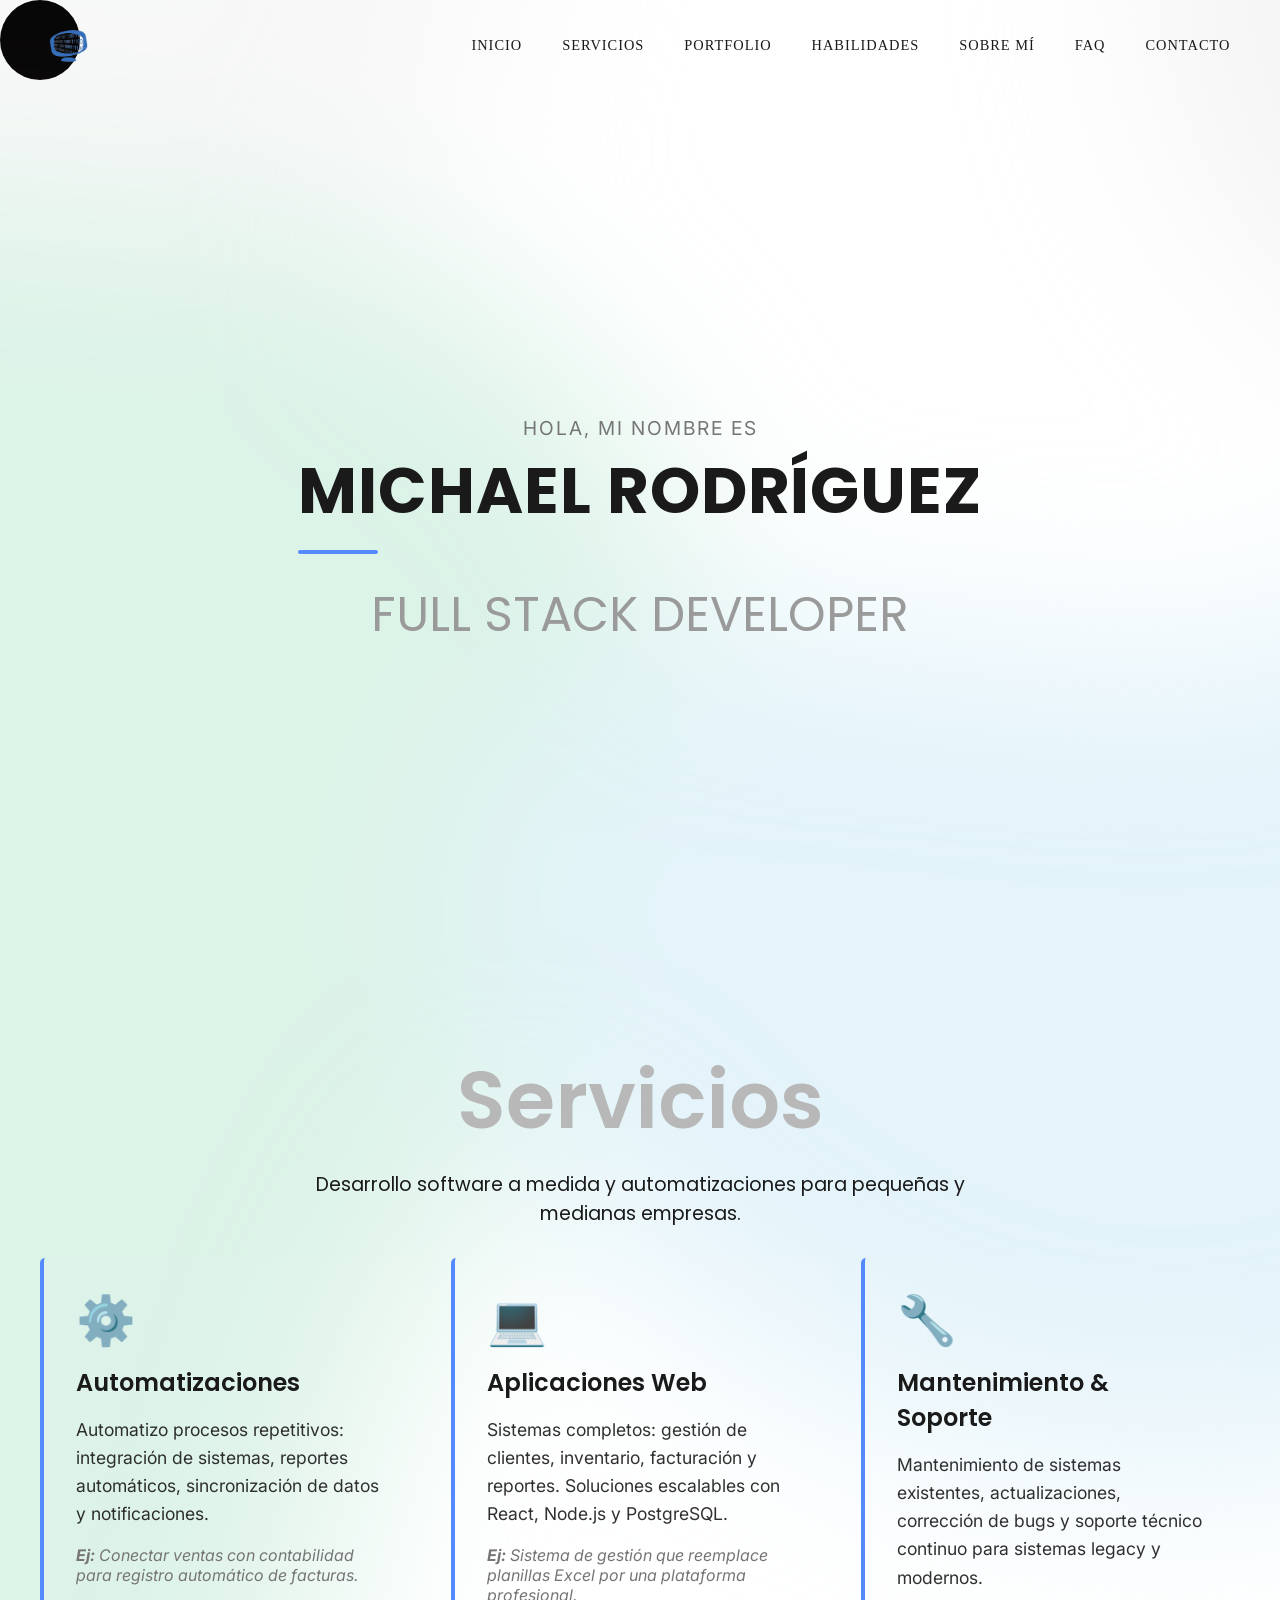
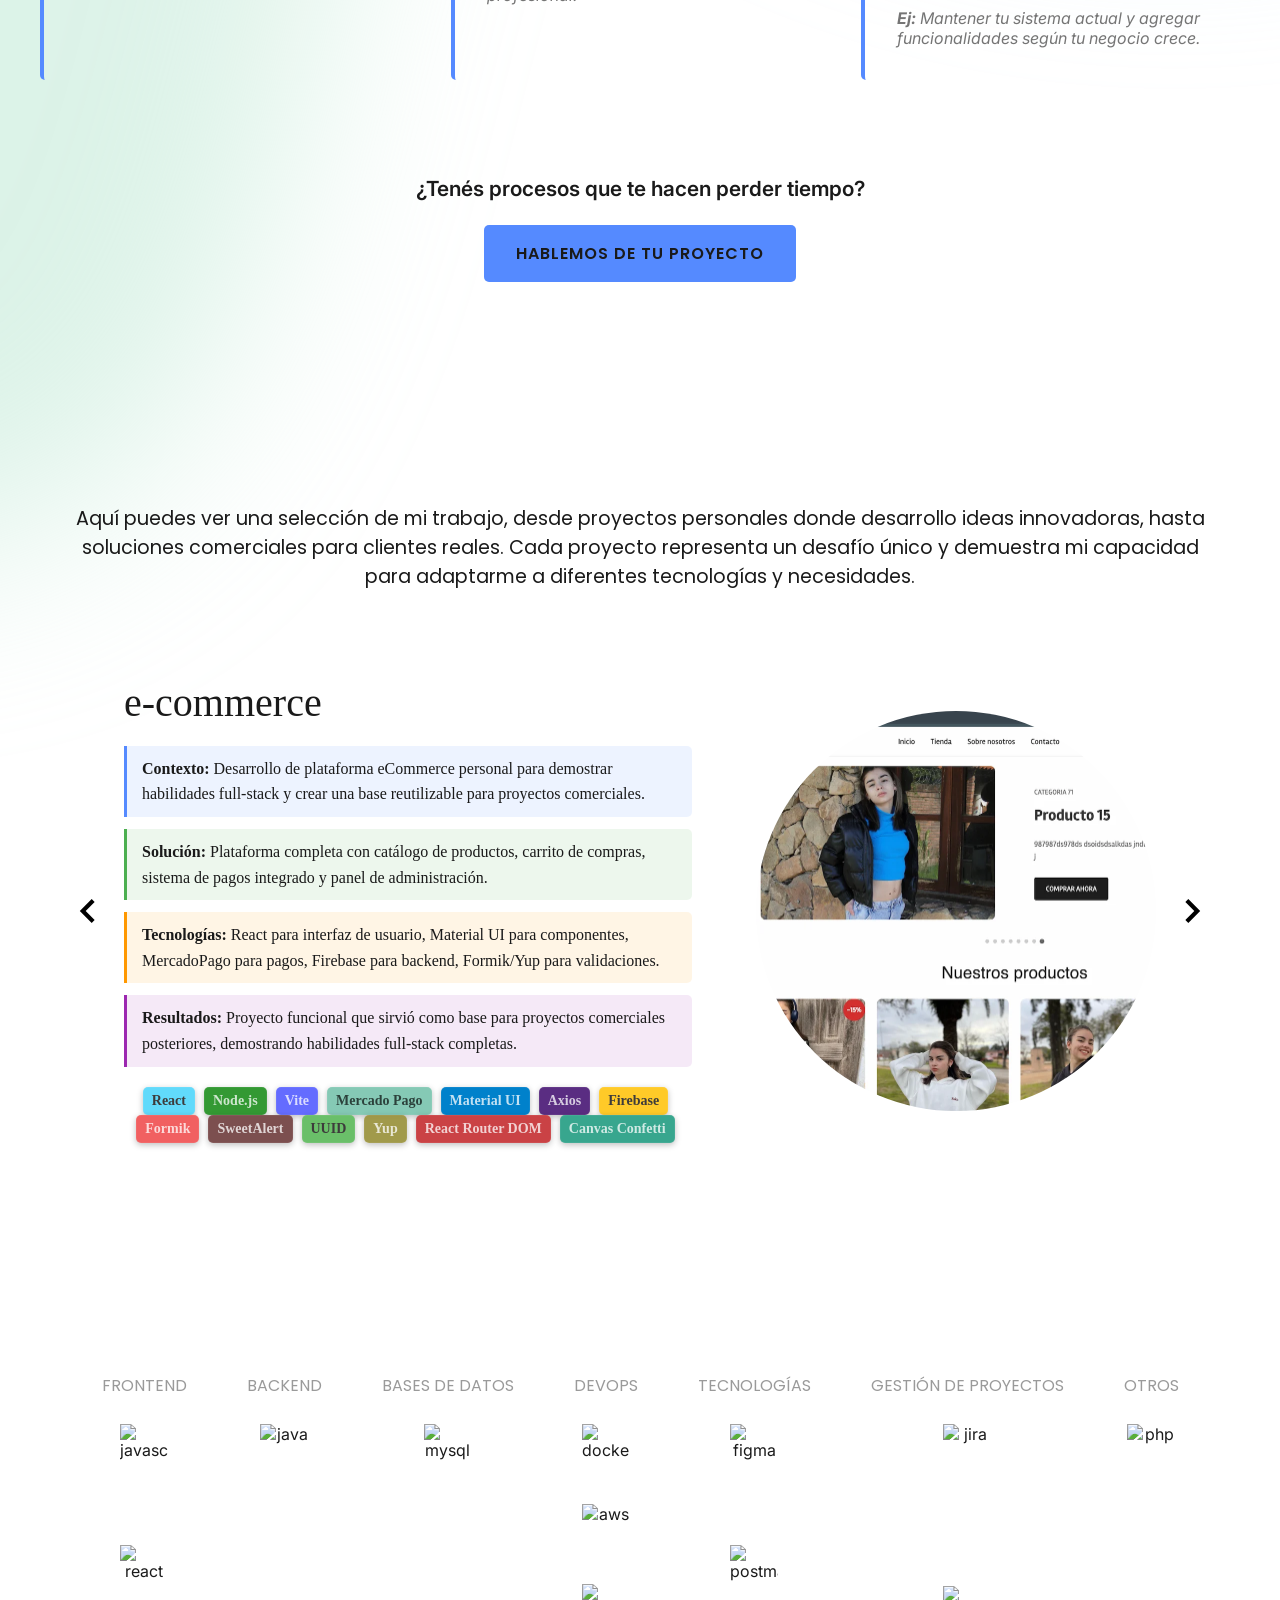
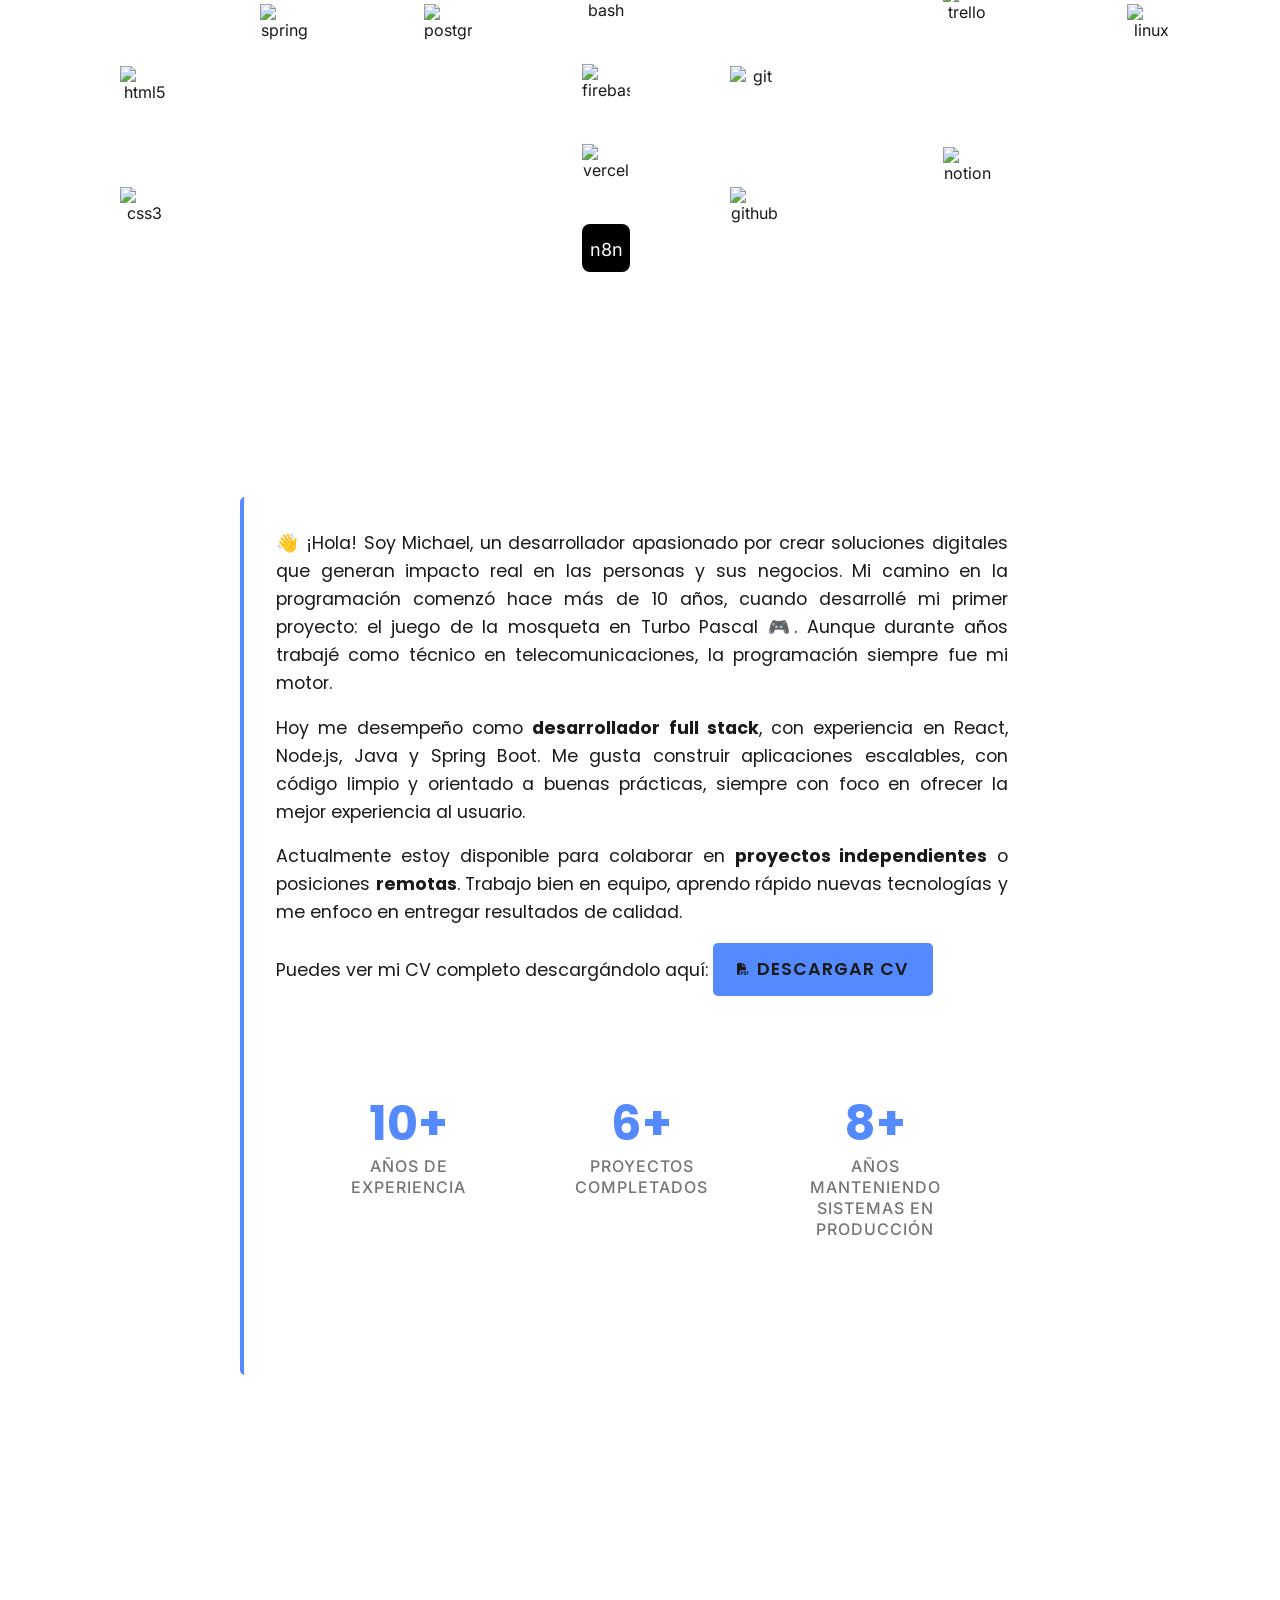
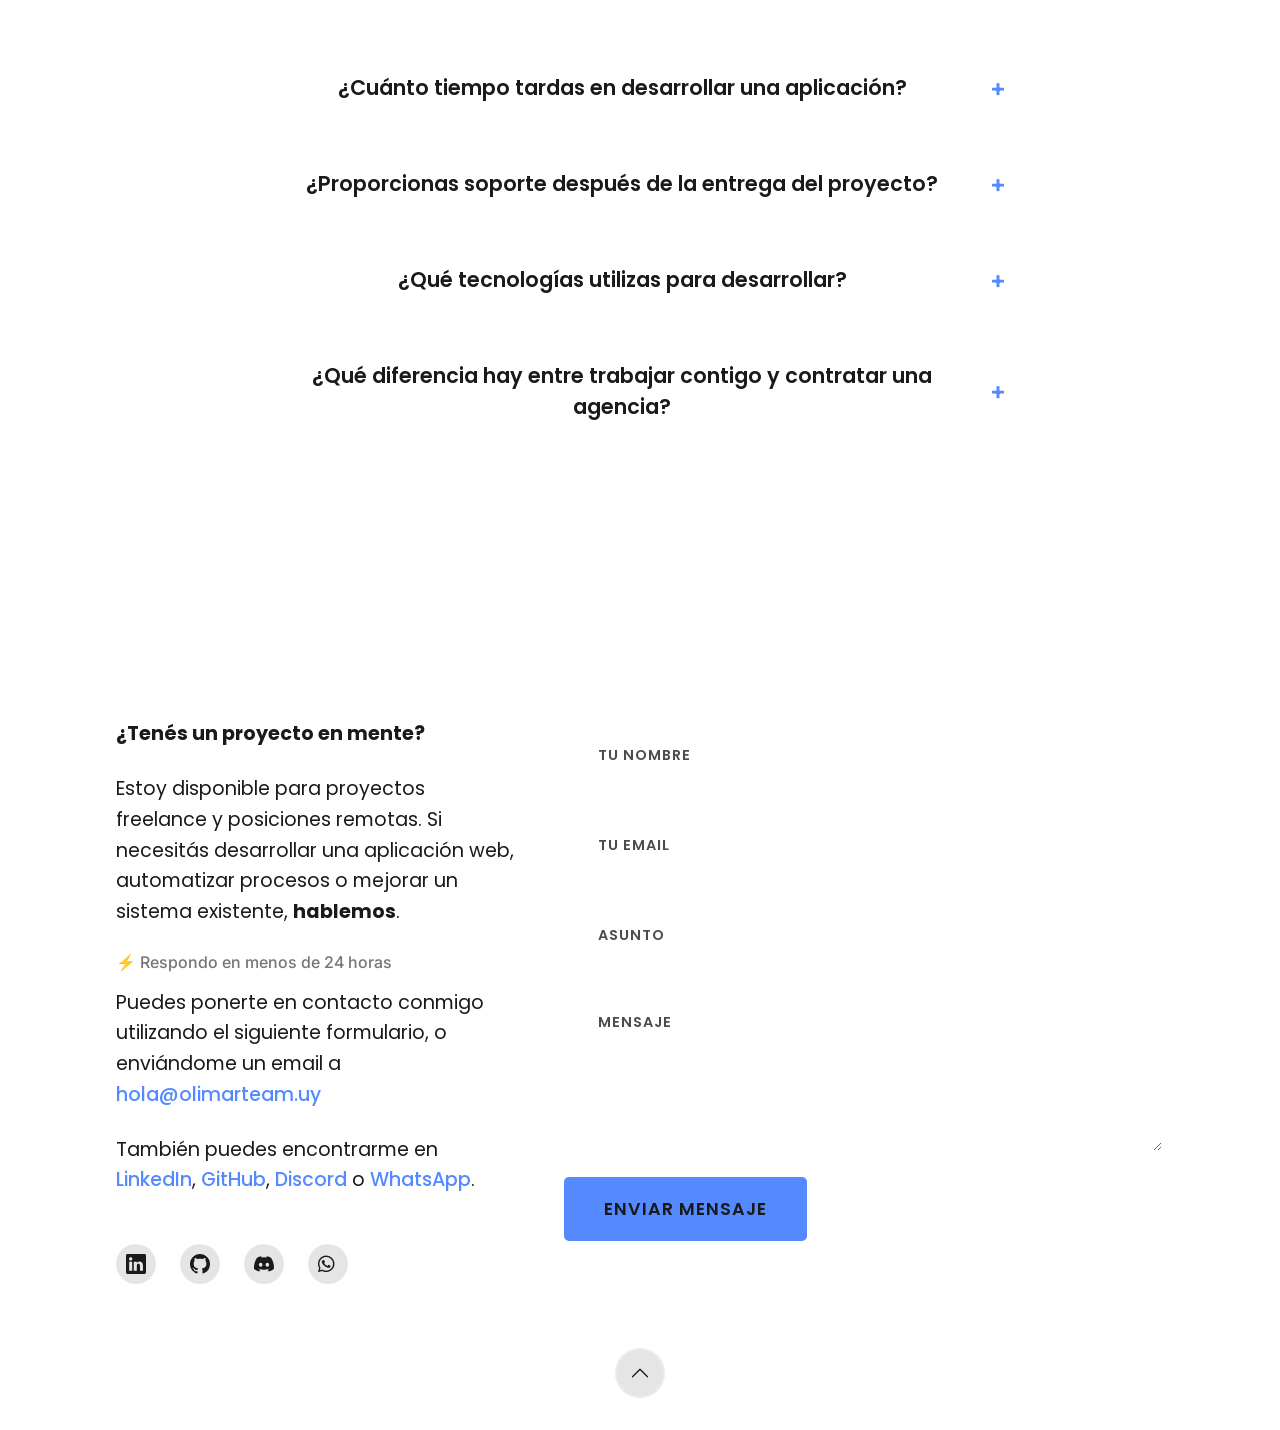
==== index.html @ 0da03274 "fix: correcion en automatizacion de pagos para yerbalito | se quito el nombre de SEPAE" ====
<!DOCTYPE html>
<html lang="es">
  <head>
    <meta charset="UTF-8" />
    <meta name="viewport" content="width=device-width, initial-scale=1.0" />
    <meta name="color-scheme" content="light" />
    <meta name="description" content="Michael Rodríguez - Desarrollador Full Stack con 10+ años de experiencia. Especializado en React, Java, Spring Boot, PostgreSQL, Docker, Postman, Vercel, Firebase, Jira. Portfolio con proyectos reales para clientes en Uruguay.">
    <meta name="keywords" content="desarrollador full stack, React, Java, Spring Boot, PostgreSQL, Docker, Postman, Vercel, Firebase, Jira, Uruguay, desarrollador web, programador">
    <meta name="author" content="Michael Rodríguez">
    <meta name="robots" content="index, follow">
    
    <!-- Open Graph / Facebook -->
    <meta property="og:type" content="website">
    <meta property="og:url" content="https://olimarteam.uy/">
    <meta property="og:title" content="Michael Rodríguez | Desarrollador Full Stack">
    <meta property="og:description" content="Desarrollador Full Stack con experiencia en React, Java, Spring Boot, Docker, Postman, Vercel, Firebase, Jira. Portfolio con proyectos reales para clientes en Uruguay.">
    <meta property="og:image" content="https://olimarteam.uy/img/michael.png">

    <!-- Twitter -->
    <meta property="twitter:card" content="summary_large_image">
    <meta property="twitter:url" content="https://olimarteam.uy/">
    <meta property="twitter:title" content="Michael Rodríguez | Desarrollador Full Stack">
    <meta property="twitter:description" content="Desarrollador Full Stack con experiencia en React, Java, Spring Boot, Docker, Postman, Vercel, Firebase, Jira. Portfolio con proyectos reales para clientes en Uruguay.">
    <meta property="twitter:image" content="https://olimarteam.uy/img/michael.png">

    <!-- Canonical URL -->
    <link rel="canonical" href="https://olimarteam.uy/">

    <title>Michael Rodríguez | Desarrollador Full Stack | Uruguay</title>

    <link rel="preconnect" href="https://fonts.googleapis.com" />
    <link rel="preconnect" href="https://fonts.gstatic.com" crossorigin />
    <link
      href="https://fonts.googleapis.com/css2?family=Inter:wght@300;400;500;800&family=Playfair+Display:ital,wght@0,400;0,500;0,600;1,400;1,500;1,600&display=swap"
      rel="stylesheet"
    />
    <link
      href="https://fonts.googleapis.com/css2?family=Poppins:wght@300;400;600;700&display=swap"
      rel="stylesheet"
    />
    <link
      rel="stylesheet"
      href="https://cdnjs.cloudflare.com/ajax/libs/font-awesome/5.15.4/css/all.min.css"
    />

    <!-- <link rel="stylesheet" href="css/font/style.css" /> -->
    <link rel="stylesheet" href="css/app.css" />

    <!-- JavaScript -->
    <script defer src="js/app.js"></script>

    <!--favicon-->
    <link rel="icon" type="image/x-icon" href="assets/favicon.ico" />

    <!-- Schema Markup -->
    <script type="application/ld+json">
    {
      "@context": "https://schema.org",
      "@type": "Person",
      "name": "Michael Rodríguez",
      "jobTitle": "Desarrollador Full Stack",
      "description": "Desarrollador Full Stack con 10+ años de experiencia en React, Java, Spring Boot, PostgreSQL, Docker, Postman, Vercel, Firebase, Jira",
      "url": "https://olimarteam.uy",
      "image": "https://olimarteam.uy/img/michael.png",
      "sameAs": [
        "https://www.linkedin.com/in/michaelrodriguezuy",
        "https://github.com/michaelrodriguezuy"
      ],
      "knowsAbout": [
        "React",
        "Java",
        "Spring Boot",
        "PostgreSQL",
        "AWS",
        "JavaScript",
        "HTML",
        "Docker"
      ],
      "address": {
        "@type": "PostalAddress",
        "addressCountry": "Uruguay"
      },
      "worksFor": {
        "@type": "Organization",
        "name": "Freelance"
      }
    }
    </script>

    <!-- Google Site Verification -->
    <meta name="google-site-verification" content="liXfo1Q7co9R26Ng704tK8bK_Fr3srr3LQ5FV8FNGco" />
  </head>

  <body>
    <div id="cursor"></div>

    <div class="circulos">
      <svg
        class="circulo circulo1"
        viewBox="0 0 200 200"
        xmlns="http://www.w3.org/2000/svg"
      >
        <path
          class="path"
          d="M46.7,-12C52.4,2.4,43.3,24.8,23.7,41.1C4,57.4,-26.3,67.6,-44.1,55.8C-62,44,-67.4,10.2,-58,-9.3C-48.6,-28.8,-24.3,-34,-1.9,-33.4C20.5,-32.7,41,-26.4,46.7,-12Z"
          transform="translate(100 100)"
        />
      </svg>

      <svg
        class="circulo circulo2"
        viewBox="0 0 200 200"
        xmlns="http://www.w3.org/2000/svg"
      >
        <path
          class="path"
          d="M23.5,1.1C30.9,15.2,37.7,38.2,30.2,44.3C22.6,50.4,0.8,39.6,-10.2,28.2C-21.3,16.9,-21.6,4.9,-18.1,-3.8C-14.6,-12.4,-7.3,-17.7,0.4,-17.8C8.1,-17.9,16.1,-12.9,23.5,1.1Z"
          transform="translate(100 100)"
        />
      </svg>

      <svg
        class="circulo circulo3"
        viewBox="0 0 200 200"
        xmlns="http://www.w3.org/2000/svg"
      >
        <path
          class="path"
          d="M45.3,-50.9C57.2,-43.9,64.5,-28.3,61.7,-15.2C58.9,-2.1,45.9,8.5,39.1,24.9C32.4,41.3,31.8,63.6,21.4,74C10.9,84.5,-9.4,83.1,-20.7,72.3C-31.9,61.5,-34,41.2,-36.6,26.2C-39.2,11.3,-42.3,1.6,-46.9,-14.5C-51.5,-30.6,-57.5,-53.2,-49.9,-61C-42.4,-68.8,-21.2,-61.9,-2.3,-59.2C16.6,-56.4,33.3,-58,45.3,-50.9Z"
          transform="translate(100 100)"
        />
      </svg>

      <svg
        class="circulo circulo4"
        viewBox="0 0 200 200"
        xmlns="http://www.w3.org/2000/svg"
      >
        <path
          class="path"
          d="M14.6,-23.5C21.4,-21.3,31.3,-22.5,33.7,-19.2C36.1,-15.8,31.1,-7.9,25.7,-3.1C20.2,1.6,14.3,3.2,12,6.7C9.6,10.1,10.7,15.3,9.3,19.6C7.9,23.9,4,27.2,-1.3,29.5C-6.6,31.8,-13.2,33.1,-21.3,32.7C-29.4,32.3,-39,30.2,-48.4,24.4C-57.8,18.7,-67,9.4,-69,-1.1C-71,-11.6,-65.7,-23.3,-54.9,-26.6C-44.1,-29.9,-27.8,-24.9,-17.7,-25.2C-7.7,-25.5,-3.8,-31.1,0,-31.1C3.9,-31.1,7.7,-25.6,14.6,-23.5Z"
          transform="translate(100 100)"
        />
      </svg>
    </div>

    <header class="header">
      <h1 class="h1">
        <a href="#inicio" title="Michael Rodríguez" class="a">
          <img src="img/olimarteam_3.png" alt="Michael Rodríguez" class="logo" />
        </a>
      </h1>
      <nav class="nav">
        <ul class="ul">
          <li class="li">
            <a href="#inicio" title="Inicio" class="a">INICIO</a>
          </li>
          <li class="li">
            <a href="#servicios" title="Servicios" class="a">SERVICIOS</a>
          </li>
          <li class="li">
            <a href="#proyectos" title="Portfolio" class="a">PORTFOLIO</a>
          </li>
          <li class="li">
            <a href="#skills" title="Habilidades" class="a">HABILIDADES</a>
          </li>
          <li class="li">
            <a href="#sobre-mi" title="Sobre mí" class="a">SOBRE MÍ</a>
          </li>
          <li class="li">
            <a href="#faq" title="Preguntas Frecuentes" class="a">FAQ</a>
          </li>
          <li class="li">
            <a href="#contacto" title="Contacto" class="a">CONTACTO</a>
          </li>
        </ul>
      </nav>
    </header>

    <main class="main" role="main">
      <section class="hero" id="inicio">
        <div class="hero-content">
          <div class="hero-text">
            <p class="hero-greeting">HOLA, MI NOMBRE ES</p>
            <h1 class="hero-name">MICHAEL RODRÍGUEZ</h1>
            <div class="hero-line"></div>
            <p class="hero-title">Full stack developer</p>
         

          </div>
        </div>
      </section>

      <section class="seccion servicios" id="servicios">
  <h2 class="h2">Servicios</h2>
  <p class="p servicios-intro">
    Desarrollo software a medida y automatizaciones para pequeñas y medianas empresas.
  </p>
  
  <div class="servicios-grid">
    <div class="servicio-card">
      <div class="servicio-icono">⚙️</div>
      <h3 class="servicio-titulo">Automatizaciones</h3>
      <p class="servicio-descripcion">
        Automatizo procesos repetitivos: integración de sistemas, reportes automáticos, 
        sincronización de datos y notificaciones.
      </p>
      <p class="servicio-ejemplo">
        <strong>Ej:</strong> Conectar ventas con contabilidad para registro automático de facturas.
      </p>
    </div>
    
    <div class="servicio-card">
      <div class="servicio-icono">💻</div>
      <h3 class="servicio-titulo">Aplicaciones Web</h3>
      <p class="servicio-descripcion">
        Sistemas completos: gestión de clientes, inventario, facturación y reportes. 
        Soluciones escalables con React, Node.js y PostgreSQL.
      </p>
      <p class="servicio-ejemplo">
        <strong>Ej:</strong> Sistema de gestión que reemplace planillas Excel por una plataforma profesional.
      </p>
    </div>
    
    <div class="servicio-card">
      <div class="servicio-icono">🔧</div>
      <h3 class="servicio-titulo">Mantenimiento & Soporte</h3>
      <p class="servicio-descripcion">
        Mantenimiento de sistemas existentes, actualizaciones, corrección de bugs 
        y soporte técnico continuo para sistemas legacy y modernos.
      </p>
      <p class="servicio-ejemplo">
        <strong>Ej:</strong> Mantener tu sistema actual y agregar funcionalidades según tu negocio crece.
      </p>
    </div>
  </div>
  
  <div class="servicios-cta">
    <p>¿Tenés procesos que te hacen perder tiempo?</p>
    <a href="#contacto" class="btn-cta">Hablemos de tu proyecto</a>
  </div>
</section>

      <section id="proyectos" class="seccion-proyectos" aria-labelledby="proyectos-titulo">
        <h2 class="h2" id="proyectos-titulo">Portfolio</h2>
        <p class="p">
          Aquí puedes ver una selección de mi trabajo, desde proyectos personales 
          donde desarrollo ideas innovadoras, hasta soluciones comerciales para 
          clientes reales. Cada proyecto representa un desafío único y demuestra 
          mi capacidad para adaptarme a diferentes tecnologías y necesidades.
        </p>

        <!-- INICIO DE LOS PROYECTOS -->
        <div class="slider">
        <div class="slider_container container">
          <img src="assets/leftArrow.svg" class="slider_arrow" id="before" alt="Proyecto anterior" aria-label="Ver proyecto anterior" />
          <section class="slider_body slider_body--show" data-id="1">
            <div class="slider_texts">
              <h2 class="subtitle">e-commerce</h2>
              <div class="project-details">
                <p class="project-context"><strong>Contexto:</strong> Desarrollo de plataforma eCommerce personal para demostrar habilidades full-stack y crear una base reutilizable para proyectos comerciales.</p>
                <p class="project-solution"><strong>Solución:</strong> Plataforma completa con catálogo de productos, carrito de compras, sistema de pagos integrado y panel de administración.</p>
                <p class="project-tech"><strong>Tecnologías:</strong> React para interfaz de usuario, Material UI para componentes, MercadoPago para pagos, Firebase para backend, Formik/Yup para validaciones.</p>
                <p class="project-results"><strong>Resultados:</strong> Proyecto funcional que sirvió como base para proyectos comerciales posteriores, demostrando habilidades full-stack completas.</p>
              </div>
              <span class="tag react">React</span>
              <span class="tag nodejs">Node.js</span>
              <span class="tag vite">Vite</span>
              <span class="tag mercado-pago">Mercado Pago</span>
              <span class="tag material-ui">Material UI</span>
              <span class="tag axios">Axios</span>
              <span class="tag firebase">Firebase</span>
              <span class="tag formik">Formik</span>
              <span class="tag sweetalert">SweetAlert</span>
              <span class="tag uuid">UUID</span>
              <span class="tag yup">Yup</span>
              <span class="tag react-router-dom">React Router DOM</span>
              <span class="tag canvas-confetti">Canvas Confetti</span>
            </div>

            <figure class="slider_picture">
              <a href="https://e-commerce-v4.vercel.app/" target="_blank">
                <img src="assets/eCommerce.webp" class="slider_img" alt="Vista previa eCommerce desarrollado en React" loading="lazy" />
              </a>
            </figure>
          </section>

<section class="slider_body" data-id="7">
            <div class="slider_texts">
              <h2 class="subtitle">e-commerce | Kuka Store</h2>
              <div class="project-details">
                <p class="project-context"><strong>Contexto:</strong> Tienda de vestimenta para jóvenes necesitaba expandirse al canal online y automatizar procesos de venta.</p>
                <p class="project-solution"><strong>Solución:</strong> Plataforma eCommerce completa con catálogo de productos, carrito de compras, sistema de pagos y panel de administración.</p>
                <p class="project-tech"><strong>Tecnologías:</strong> React para interfaz de usuario, Material UI para componentes, MercadoPago para pagos, Firebase para backend, Formik/Yup para validaciones.</p>
                <p class="project-results"><strong>Resultados:</strong> Tienda online operativa, aumento de alcance de clientes y automatización completa del proceso de ventas.</p>
              </div>
              <span class="tag react">React</span>
              <span class="tag nodejs">Node.js</span>
              <span class="tag vite">Vite</span>
              <span class="tag material-ui">Material UI</span>
              <span class="tag mercado-pago">Mercado Pago</span>
              <span class="tag firebase">Firebase</span>
              <span class="tag formik">Formik</span>
              <span class="tag sweetalert">SweetAlert</span>
              <span class="tag uuid">UUID</span>
              <span class="tag yup">Yup</span>
              <span class="tag react-router-dom">React Router DOM</span>
              <span class="tag canvas-confetti">Canvas Confetti</span>
              <span class="tag axios">Axios</span>
            </div>
            <figure class="slider_picture">
              <a href="https://www.kukastore.com.uy" target="_blank">
                <img src="assets/kukastore.webp" class="slider_img" alt="Vista previa de Kuka Store" loading="lazy" />
              </a>
            </figure>
          </section>
          
          <section class="slider_body" data-id="8">
            <div class="slider_texts">
              <h2 class="subtitle">e-commerce | India Cueros</h2>
              <div class="project-details">
                <p class="project-context"><strong>Contexto:</strong> Negocio de artesanías y artículos en cuero necesitaba establecer presencia online y mostrar su catálogo de productos.</p>
                <p class="project-solution"><strong>Solución:</strong> Sitio web corporativo con catálogo de productos, información del negocio y formulario de contacto.</p>
                <p class="project-tech"><strong>Tecnologías:</strong> React para interfaz de usuario, Material UI para componentes, Firebase para backend, Formik/Yup para validaciones.</p>
                <p class="project-results"><strong>Resultados:</strong> Presencia online establecida, mejor visibilidad en buscadores y canal de contacto directo con clientes.</p>
              </div>
              <span class="tag react">React</span>
              <span class="tag nodejs">Node.js</span>
              <span class="tag vite">Vite</span>
              <span class="tag material-ui">Material UI</span>
              <span class="tag mercado-pago">Mercado Pago</span>
              <span class="tag firebase">Firebase</span>
              <span class="tag formik">Formik</span>
              <span class="tag sweetalert">SweetAlert</span>
              <span class="tag uuid">UUID</span>
              <span class="tag yup">Yup</span>
              <span class="tag react-router-dom">React Router DOM</span>
              <span class="tag canvas-confetti">Canvas Confetti</span>
              <span class="tag axios">Axios</span>
            </div>
            <figure class="slider_picture">
              <a href="https://www.indiacueros.com.uy" target="_blank">
                <img src="assets/indiacueros.webp" class="slider_img" alt="Vista previa de India Cueros" loading="lazy" />
              </a>
            </figure>
          </section>

          <!-- <section class="slider_body" data-id="2">
            <div class="slider_texts">
              <h2 class="subtitle">Sitio web de películas</h2>
              <div class="project-details">
                <p class="project-context"><strong>Contexto:</strong> Proyecto de práctica para dominar hooks avanzados de React, Context API y autenticación JWT.</p>
                <p class="project-solution"><strong>Solución:</strong> Aplicación web completa con sistema de autenticación, rutas protegidas, gestión de películas y lista de favoritos.</p>
                <p class="project-tech"><strong>Tecnologías:</strong> React para interfaz de usuario, Material UI para componentes, PostgreSQL para base de datos, Context API para estado global, JWT para autenticación.</p>
                <p class="project-results"><strong>Resultados:</strong> Dominio completo de hooks avanzados, autenticación segura y arquitectura de aplicaciones React complejas.</p>
              </div>

              <span class="tag react">React</span>
              <span class="tag vite">Vite</span>
              <span class="tag material-ui">Material UI</span>
              <span class="tag postgresql">PostgreSQL</span>
              <span class="tag vercel">Vercel</span>
              <span class="tag axios">Axios</span>
              <span class="tag formik">Formik</span>
              <span class="tag yup">Yup</span>
              <span class="tag react-router-dom">React Router DOM</span>
              <span class="tag json-server">Json-server</span>
              <span class="tag login">Login</span>
              <span class="tag context">Context</span>
              <span class="tag protected">ProtectedRoutes</span>
              <span class="tag canvas-confetti">Canvas Confetti</span>
            </div>
            <figure class="slider_picture">
              <a href="https://pelis-alpha.vercel.app" target="_blank">
                <img src="assets/pelis.webp" class="slider_img" alt="Vista previa del sitio web de películas" loading="lazy" />
              </a>
            </figure>
          </section> -->
          
          <section class="slider_body" data-id="4">
            <div class="slider_texts">
              <h2 class="subtitle">Sistema de Gestión Deportiva | Club Yerbalito de Fútbol</h2>
              <div class="project-details">
                <p class="project-context"><strong>Contexto:</strong> Club de baby fútbol con 160+ jugadores en 11 categorías 
    gestionaba cuotas manualmente con planillas Excel, generando errores, pagos duplicados 
    y pérdida de tiempo administrativo. Necesitaban una solución integral que digitalizara 
    todo el proceso.</p>
                <p class="project-solution"><strong>Solución:</strong> Sistema web completo con gestión de jugadores, pagos mensuales, 
                  generación de comprobantes PDF, reportes anuales, fixture de partidos y blog 
    de noticias. Incluye sistema de hermanos con pagos compartidos y notificaciones de cumpleaños.</p>
                <p class="project-tech"><strong>Tecnologías:</strong> React + Vite para frontend, Node.js + Express para backend, 
    MySQL para base de datos, Material-UI + Tailwind para UI, Docker para despliegue. 
    Arquitectura full-stack con autenticación, validaciones avanzadas y generación de PDFs.</p>

                

                <p class="project-results"><strong>Resultados:</strong> Sistema operativo hace 8+ años con actualizaciones continuas. 
    Reducción del 90% en tiempo administrativo, eliminación de errores de cobro, comprobantes 
    automáticos por WhatsApp/Email. Actualmente gestiona 160+ jugadores activos y 1000+ recibos 
    anuales. <strong>Proyecto real en producción mantenido desde 2016.</strong></p> 
</div>
                

        <span class="tag react">React</span>
        <span class="tag nodejs">Node.js</span>
        <span class="tag express">Express</span>
        <span class="tag mysql">MySQL</span>
        <span class="tag material-ui">Material UI</span>
        <span class="tag tailwind">Tailwind</span>
        <span class="tag docker">Docker</span>
      
    </div>
  
            <figure class="slider_picture">
              <a href="http://yerbalito.uy" target="_blank">
                <img src="assets/yerbalito.webp" class="slider_img" alt="Vista previa del sitio web del Club Yerbalito" loading="lazy" />
              </a>
            </figure>
          </section>
          <section class="slider_body" data-id="5">
            <div class="slider_texts">
              <h2 class="subtitle">EQM | Empresa de equipamiento médico</h2>
              <div class="project-details">
                <p class="project-context"><strong>Contexto:</strong> El cliente necesitaba gestionar stock, alquiler y venta de equipos médicos. Posteriormente se incorporó facturación electrónica.</p>
                <p class="project-solution"><strong>Solución:</strong> Sistema integral de gestión desarrollado en VB.NET con PostgreSQL, operativo desde hace más de 8 años con mantenimiento continuo.</p>
                <p class="project-tech"><strong>Tecnologías:</strong> VB.NET para lógica de negocio, PostgreSQL para base de datos, e-Factura para facturación electrónica.</p>
                <p class="project-results"><strong>Resultados:</strong> Sistema estable operativo por más de 8 años, gestión integral de operaciones y facturación electrónica implementada exitosamente.</p>
              </div>
              <span class="tag vb-net">VB.net</span>
              <span class="tag postgresql">PostgreSQL</span>
              <span class="tag eFactura">e-Factura</span>
            </div>
            <figure class="slider_picture">
              <img src="assets/eqm.webp" class="slider_img" alt="Vista previa del sistema EQM" loading="lazy"/>
            </figure>
          </section>
          
          <section class="slider_body" data-id="6">
            <div class="slider_texts">
              <h2 class="subtitle">Nexo 360 | Empresa de equipamiento médico</h2>
              <div class="project-details">
                <p class="project-context"><strong>Contexto:</strong> Empresa de equipamiento médico y servicios de acompañamiento 
    con 2 sistemas legacy separados (10+ años de data): EQM (equipos médicos, 20k+ facturas) 
    y GISA (gestión de acompañantes, 3k+ socios). Operaban con procesos manuales duplicados, 
    datos inconsistentes y falta de integración entre sistemas.</p>
                <p class="project-solution"><strong>Solución:</strong> Sistema integral moderno (ERP + CRM) con arquitectura de 
    microservicios que unifica ambos sistemas legacy. Incluye gestión de clientes/socios, 
    inventario de equipos médicos, servicios de acompañamiento, facturación electrónica, 
    reportes analíticos y dashboard ejecutivo. Migración e integración de 2 bases de datos 
    PostgreSQL con resolución de datos duplicados.</p>
                <p class="project-tech"><strong>Tecnologías:</strong> Spring Boot (microservicios), React + Refine (frontend), 
    Keycloak (autenticación OAuth2), Docker + Docker Compose (infraestructura), PostgreSQL, 
    Kafka (eventos), ELK Stack (observabilidad), GitHub Actions (CI/CD). Herramientas: 
    Jira, Confluence, Notion. Metodologías ágiles con sprints de 2 semanas.   </p>

                <p class="project-results"><strong>Resultados:</strong> Proyecto en desarrollo activo (Fase 3 de 4). Arquitectura 
    completa desplegada con Keycloak, microservicios operativos y módulos core funcionando. 
    Próximos hitos: integración completa de bases de datos legacy, módulos 
    de facturación y reporting.
    <strong>Proyecto comercial real para cliente de 10+ años.</strong></p>
  </div>

        <span class="tag spring-boot">Spring Boot</span>
        <span class="tag react">React</span>
        <span class="tag postgresql">PostgreSQL</span>
        <span class="tag keycloak">Keycloak</span>
        <span class="tag docker">Docker</span>
        <span class="tag kafka">Kafka</span>
        <span class="tag elasticsearch">ElasticSearch</span>
        <span class="tag jira">Jira</span>
        <span class="tag confluence">Confluence</span>
        <span class="tag notion">Notion</span>

    </div>
  
            <figure class="slider_picture">
              <img src="assets/nexo360.webp" class="slider_img" alt="Vista previa del proyecto Nexo 360" loading="lazy"/>
            </figure>
          </section>
          
          

            <!-- Proyecto nuevo: Simulación de automatización (n8n) -->
            <section class="slider_body" data-id="9">
              <div class="slider_texts">
                <h2 class="subtitle">Automatizaciones con n8n</h2>
                <div class="project-details">
                  <p class="project-context"><strong>Contexto:</strong> Demostración ligera de cómo una automatización orquesta acciones entre servicios: captura un evento, guarda datos en Google Sheets, envía un correo y notifica por WhatsApp.</p>
                  <p class="project-solution"><strong>Simulación:</strong> Animación interactiva y repetitiva que muestra el flujo de datos entre los nodos representativos (n8n, Google Sheets, Gmail, WhatsApp). Ideal para explicar automatizaciones sin exponer datos reales.</p>
                  <p class="project-tech"><strong>Tecnologías:</strong> n8n (orquestación), Webhooks, Google Sheets API, Gmail API, WhatsApp API (simulado).</p>
                </div>

                <span class="tag n8n">n8n</span>
                <span class="tag google-sheets">Google Sheets</span>
                <span class="tag gmail">Gmail</span>
                <span class="tag whatsapp">WhatsApp</span>
              </div>
              <figure class="slider_picture">
                <!-- Inline SVG ligero que simula el flujo -->
                <div class="flow-wrap" role="img" aria-label="Simulación de flujo de automatización: n8n a Google Sheets, Gmail y WhatsApp">
                  <svg class="flow-sim" viewBox="0 0 420 180" xmlns="http://www.w3.org/2000/svg" preserveAspectRatio="xMidYMid meet">
                      <!-- Arrows (lines) - primero para que queden detrás de los nodos -->
                      <g class="arrows" fill="none" stroke-width="2">
                        <path class="arrow a1" d="M96 90 L120 90" stroke="#4A5568" />
                        <path class="arrow a2" d="M180 90 L200 90" stroke="#4A5568" />
                        <path class="arrow a3" d="M260 90 L290 50" stroke="#4A5568" />
                        <path class="arrow a4" d="M260 90 L290 130" stroke="#4A5568" />
                        <path class="arrow a5" d="M354 45 L380 65" stroke="#4A5568" />
                        <path class="arrow a6" d="M354 135 L380 120" stroke="#4A5568" />
                      </g>

                      <!-- Nodes - después de las flechas para que queden encima -->
                      <g class="nodes">
                        <g class="node" id="node-wa-client">
                          <g transform="translate(40, 60)">
                            <svg width="50" height="50" viewBox="0 0 24 24" fill="#0891B2">
                              <path d="M12 12c2.21 0 4-1.79 4-4s-1.79-4-4-4-4 1.79-4 4 1.79 4 4 4zm0 2c-2.67 0-8 1.34-8 4v2h16v-2c0-2.66-5.33-4-8-4z"/>
                            </svg>
                          </g>
                        </g>
                        <g class="node" id="node-n8n">
                          <foreignObject x="130" y="70" width="50" height="50">
                            <img src="https://cdn.simpleicons.org/n8n/111827" alt="n8n" width="50" height="50" style="object-fit: contain;" />
                          </foreignObject>
                        </g>
                        <g class="node" id="node-sheets">
                          <foreignObject x="210" y="70" width="50" height="50">
                            <img src="https://cdn.simpleicons.org/googlesheets/0F9D58" alt="Google Sheets" width="50" height="50" style="object-fit: contain;" />
                          </foreignObject>
                        </g>

                        <!-- Yes branch (upper) -->
                        <g class="node" id="node-wa-yes">
                          <g transform="translate(300, 25)">
                            <svg width="50" height="50" viewBox="0 0 24 24" fill="#25D366">
                              <path d="M17.472 14.382c-.297-.149-1.758-.867-2.03-.967-.273-.099-.471-.148-.67.15-.197.297-.767.966-.94 1.164-.173.199-.347.223-.644.075-.297-.15-1.255-.463-2.39-1.475-.883-.788-1.48-1.761-1.653-2.059-.173-.297-.018-.458.13-.606.134-.133.298-.347.446-.52.149-.174.198-.298.298-.497.099-.198.05-.371-.025-.52-.075-.149-.669-1.612-.916-2.207-.242-.579-.487-.5-.669-.51-.173-.008-.371-.01-.57-.01-.198 0-.52.074-.792.372-.272.297-1.04 1.016-1.04 2.479 0 1.462 1.065 2.875 1.213 3.074.149.198 2.096 3.2 5.077 4.487.709.306 1.262.489 1.694.625.712.227 1.36.195 1.871.118.571-.085 1.758-.719 2.006-1.413.248-.694.248-1.289.173-1.413-.074-.124-.272-.198-.57-.347m-5.421 7.403h-.004a9.87 9.87 0 01-5.031-1.378l-.361-.214-3.741.982.998-3.648-.235-.374a9.86 9.86 0 01-1.51-5.26c.001-5.45 4.436-9.884 9.888-9.884 2.64 0 5.122 1.03 6.988 2.898a9.825 9.825 0 012.893 6.994c-.003 5.45-4.437 9.884-9.885 9.884m8.413-18.297A11.815 11.815 0 0012.05 0C5.495 0 .16 5.335.157 11.892c0 2.096.547 4.142 1.588 5.945L.057 24l6.305-1.654a11.882 11.882 0 005.683 1.448h.005c6.554 0 11.89-5.335 11.893-11.893a11.821 11.821 0 00-3.48-8.413Z"/>
                            </svg>
                          </g>
                        </g>
                        <g class="node" id="node-gmail-yes">
                          <g transform="translate(400, 50)">
                            <svg width="50" height="50" viewBox="0 0 24 24" fill="#DB4437">
                              <path d="M20 4H4c-1.1 0-2 .9-2 2v12c0 1.1.9 2 2 2h16c1.1 0 2-.9 2-2V6c0-1.1-.9-2-2-2zm0 4l-8 5-8-5V6l8 5 8-5v2z"/>
                            </svg>
                          </g>
                        </g>

                        <!-- No branch (lower) -->
                        <g class="node" id="node-wa-no">
                          <g transform="translate(300, 115)">
                            <svg width="50" height="50" viewBox="0 0 24 24" fill="#25D366">
                              <path d="M17.472 14.382c-.297-.149-1.758-.867-2.03-.967-.273-.099-.471-.148-.67.15-.197.297-.767.966-.94 1.164-.173.199-.347.223-.644.075-.297-.15-1.255-.463-2.39-1.475-.883-.788-1.48-1.761-1.653-2.059-.173-.297-.018-.458.13-.606.134-.133.298-.347.446-.52.149-.174.198-.298.298-.497.099-.198.05-.371-.025-.52-.075-.149-.669-1.612-.916-2.207-.242-.579-.487-.5-.669-.51-.173-.008-.371-.01-.57-.01-.198 0-.52.074-.792.372-.272.297-1.04 1.016-1.04 2.479 0 1.462 1.065 2.875 1.213 3.074.149.198 2.096 3.2 5.077 4.487.709.306 1.262.489 1.694.625.712.227 1.36.195 1.871.118.571-.085 1.758-.719 2.006-1.413.248-.694.248-1.289.173-1.413-.074-.124-.272-.198-.57-.347m-5.421 7.403h-.004a9.87 9.87 0 01-5.031-1.378l-.361-.214-3.741.982.998-3.648-.235-.374a9.86 9.86 0 01-1.51-5.26c.001-5.45 4.436-9.884 9.888-9.884 2.64 0 5.122 1.03 6.988 2.898a9.825 9.825 0 012.893 6.994c-.003 5.45-4.437 9.884-9.885 9.884m8.413-18.297A11.815 11.815 0 0012.05 0C5.495 0 .16 5.335.157 11.892c0 2.096.547 4.142 1.588 5.945L.057 24l6.305-1.654a11.882 11.882 0 005.683 1.448h.005c6.554 0 11.89-5.335 11.893-11.893a11.821 11.821 0 00-3.48-8.413Z"/>
                            </svg>
                          </g>
                        </g>
                        <g class="node" id="node-gmail-no">
                          <g transform="translate(400, 105)">
                            <svg width="50" height="50" viewBox="0 0 24 24" fill="#DB4437">
                              <path d="M20 4H4c-1.1 0-2 .9-2 2v12c0 1.1.9 2 2 2h16c1.1 0 2-.9 2-2V6c0-1.1-.9-2-2-2zm0 4l-8 5-8-5V6l8 5 8-5v2z"/>
                            </svg>
                          </g>
                        </g>
                        
                        <!-- Label central único que cambia de texto siguiendo el flujo -->
                        <text x="210" y="10" text-anchor="middle" class="flow-label flow-label-1" fill="#4A5568" font-size="12" font-weight="600" font-family="var(--tipo-principal)">Consulta del cliente</text>
                        <text x="210" y="10" text-anchor="middle" class="flow-label flow-label-2" fill="#4A5568" font-size="12" font-weight="600" font-family="var(--tipo-principal)">Procesamiento en n8n</text>
                        <text x="210" y="10" text-anchor="middle" class="flow-label flow-label-3" fill="#4A5568" font-size="12" font-weight="600" font-family="var(--tipo-principal)">Consulta en Google Sheets</text>
                        <text x="210" y="10" text-anchor="middle" class="flow-label flow-label-4-yes" fill="#4A5568" font-size="12" font-weight="600" font-family="var(--tipo-principal)">Respuesta positiva al cliente</text>
                        <text x="210" y="10" text-anchor="middle" class="flow-label flow-label-5-yes" fill="#4A5568" font-size="12" font-weight="600" font-family="var(--tipo-principal)">Aviso por correo al comercio</text>
                        <text x="210" y="10" text-anchor="middle" class="flow-label flow-label-4-no" fill="#4A5568" font-size="12" font-weight="600" font-family="var(--tipo-principal)">Respuesta negativa al cliente</text>
                        <text x="210" y="10" text-anchor="middle" class="flow-label flow-label-5-no" fill="#4A5568" font-size="12" font-weight="600" font-family="var(--tipo-principal)">Aviso por correo al comercio</text>
                      </g>

                      <!-- Moving dot that simulates conditional flow (yes first, then no) -->
                      <circle class="flow-dot dot-single" cx="60" cy="90" r="8" fill="#10B981" />
                  </svg>
                </div>
              </figure>
            </section>
            <section class="slider_body" data-id="3">
            <div class="slider_texts">
              <h2 class="subtitle">Sitio web Touruguay</h2>
              <div class="project-details">
                <p class="project-context"><strong>Contexto:</strong> Proyecto académico para la carrera Certified Tech Developer (Digital House, Mercado Libre, Globant) desarrollando una plataforma de turismo completa.</p>
                <p class="project-solution"><strong>Solución:</strong> Plataforma con roles de usuario, sistema de reservas y gestión de destinos. Mi rol: Backend y DevOps con despliegue en la nube.</p>
                <p class="project-tech"><strong>Tecnologías:</strong> Java + Spring Boot para backend, React para frontend, MySQL para base de datos, AWS para infraestructura, Docker para containerización, Ansible para automatización.</p>
                <p class="project-results"><strong>Resultados:</strong> Proyecto funcional desplegado en la nube, demostrando trabajo en equipo, metodologías ágiles y habilidades DevOps completas.</p>
              </div>
              <span class="tag java">JAVA</span>
              <span class="tag spring">Spring boot</span>
              <span class="tag react">React</span>
              <span class="tag vite">Vite</span>
              <span class="tag tailwind">Tailwind</span>
              <span class="tag axios">Axios</span>
              <span class="tag formik">Formik</span>
              <span class="tag login">Login</span>
              <span class="tag context">Context</span>
              <span class="tag protected">Protected Routes</span>
              <span class="tag canvas-confetti">Canvas Confetti</span>
              <span class="tag mysql">MySQL</span>
              <span class="tag aws">AWS</span>
              <span class="tag ansible">Ansible</span>
              <span class="tag bash">Bash</span>
              <span class="tag git">Git</span>
              <span class="tag github">GitHub</span>
              <span class="tag postman">Postman</span>
            </div>
            <figure class="slider_picture">
              <a
                href="https://touruguay-front-production.up.railway.app"
                target="_blank"
              >
                <img src="assets/Touruguay.webp" class="slider_img" alt="Vista previa del sitio web Touruguay" loading="lazy" />
              </a>
            </figure>
          </section>
          <img src="assets/rigthArrow.svg" class="slider_arrow" id="next" alt="Proyecto siguiente" aria-label="Ver proyecto siguiente" />
        </div>
        </div>
        <!-- FIN DE LOS PROYECTOS -->
        <script src="js/sliders.js"></script>
      </section>

      <section class="seccion skills" id="skills">
        <h2 class="h2">Habilidades</h2>

        <ul class="rrss">
          <!-- frontend -->
          <div class="columna">
            <h3 class="h3">Frontend</h3>
            <li class="li">
              <a
                class="a"
                title="javascript"
                href="https://developer.mozilla.org/en-US/docs/Web/JavaScript"
                target="_blank"
                rel="noreferrer"
              >
                <img
                  class="svg"
                  src="https://raw.githubusercontent.com/devicons/devicon/master/icons/javascript/javascript-original.svg"
                  alt="javascript"
                  width="40"
                  height="40"
                  aria-hidden="true"
                  loading="lazy"
                />
              </a>
            </li>
            <li class="li">
              <a
                class="a"
                title="react"
                href="https://reactjs.org/"
                target="_blank"
                rel="noreferrer"
              >
                <img
                  class="svg"
                  src="https://raw.githubusercontent.com/devicons/devicon/master/icons/react/react-original-wordmark.svg"
                  alt="react"
                  width="40"
                  height="40"
                  aria-hidden="true"
                  loading="lazy"
                />
              </a>
            </li>
            <li class="li">
              <a
                class="a"
                title="html"
                href="https://www.w3.org/html/"
                target="_blank"
                rel="noreferrer"
              >
                <img
                  class="svg"
                  src="https://raw.githubusercontent.com/devicons/devicon/master/icons/html5/html5-original-wordmark.svg"
                  alt="html5"
                  width="40"
                  height="40"
                  aria-hidden="true"
                />
              </a>
            </li>

            <li class="li">
              <a
                class="a"
                title="css"
                href="https://www.w3schools.com/css/"
                target="_blank"
                rel="noreferrer"
              >
                <img
                  class="svg"
                  src="https://raw.githubusercontent.com/devicons/devicon/master/icons/css3/css3-original-wordmark.svg"
                  alt="css3"
                  width="40"
                  height="40"
                  aria-hidden="true"
                />
              </a>
            </li>
          </div>
          <!-- backend -->
          <div class="columna">
            <h3 class="h3">Backend</h3>
            <li class="li">
              <a
                class="a"
                title="java"
                href="https://www.java.com"
                target="_blank"
                rel="noreferrer"
              >
                <img
                  class="svg"
                  src="https://raw.githubusercontent.com/devicons/devicon/master/icons/java/java-original.svg"
                  alt="java"
                  width="40"
                  height="40"
                  aria-hidden="true"
                />
              </a>
            </li>
            <li class="li">
              <a
                class="a"
                title="spring"
                href="https://spring.io/"
                target="_blank"
                rel="noreferrer"
              >
                <img
                  class="svg"
                  src="https://www.vectorlogo.zone/logos/springio/springio-icon.svg"
                  alt="spring"
                  width="40"
                  height="40"
                  aria-hidden="true"
                />
              </a>
            </li>
          </div>

          <!-- database -->
          <div class="columna">
            <h3 class="h3">Bases de datos</h3>
            <li class="li">
              <a
                class="a"
                title="mysql"
                href="https://www.mysql.com/"
                target="_blank"
                rel="noreferrer"
              >
                <img
                  class="svg"
                  src="https://raw.githubusercontent.com/devicons/devicon/master/icons/mysql/mysql-original-wordmark.svg"
                  alt="mysql"
                  width="40"
                  height="40"
                  aria-hidden="true"
                />
              </a>
            </li>

            <li class="li">
              <a
                class="a"
                title="postgresql"
                href="https://www.postgresql.org"
                target="_blank"
                rel="noreferrer"
              >
                <img
                  class="svg"
                  src="https://raw.githubusercontent.com/devicons/devicon/master/icons/postgresql/postgresql-original-wordmark.svg"
                  alt="postgresql"
                  width="40"
                  height="40"
                  aria-hidden="true"
                />
              </a>
            </li>
          </div>

          <!-- devops -->
          <div class="columna">
            <h3 class="h3">DevOps</h3>
            <li class="li">
              <a
                class="a"
                title="docker"
                href="https://www.docker.com/"
                target="_blank"
                rel="noreferrer"
              >
                <img
                  class="svg"
                  src="https://raw.githubusercontent.com/devicons/devicon/master/icons/docker/docker-original-wordmark.svg"
                  alt="docker"
                  width="40"
                  height="40"
                  aria-hidden="true"
                />
              </a>
            </li>
            <li class="li">
              <a
                class="a"
                title="aws"
                href="https://aws.amazon.com"
                target="_blank"
                rel="noreferrer"
              >
                <img
                  class="svg"
                  src="https://raw.githubusercontent.com/devicons/devicon/master/icons/amazonwebservices/amazonwebservices-original-wordmark.svg"
                  alt="aws"
                  width="40"
                  height="40"
                  aria-hidden="true"
                />
              </a>
            </li>
            <li class="li">
              <a
                class="a"
                title="bash"
                href="https://www.gnu.org/software/bash/"
                target="_blank"
                rel="noreferrer"
              >
                <img
                  class="svg"
                  src="https://www.vectorlogo.zone/logos/gnu_bash/gnu_bash-icon.svg"
                  alt="bash"
                  width="40"
                  height="40"
                  aria-hidden="true"
                />
              </a>
            </li>
            <li class="li">
              <a
                class="a"
                title="firebase"
                href="https://firebase.google.com/"
                target="_blank"
                rel="noreferrer"
              >
                <img
                  class="svg"
                  src="https://www.vectorlogo.zone/logos/firebase/firebase-icon.svg"
                  alt="firebase"
                  width="40"
                  height="40"
                  aria-hidden="true"
                  loading="lazy"
                />
              </a>
            </li>
            <li class="li">
              <a
                class="a"
                title="vercel"
                href="https://vercel.com/"
                target="_blank"
                rel="noreferrer"
              >
                <img
                  class="svg"
                  src="https://raw.githubusercontent.com/devicons/devicon/master/icons/vercel/vercel-original.svg"
                  alt="vercel"
                  width="40"
                  height="40"
                  aria-hidden="true"
                  loading="lazy"
                />
              </a>
            </li>
            <li class="li">
              <a
                class="a"
                title="n8n"
                href="https://n8n.io/"
                target="_blank"
                rel="noreferrer"
                aria-label="n8n - automatizaciones"
              >
                <!-- Fallback SVG simple para n8n (evita dependencia externa) -->
                <svg class="svg" width="40" height="40" viewBox="0 0 24 24" xmlns="http://www.w3.org/2000/svg" aria-hidden="true" role="img">
                  <rect x="0" y="0" width="24" height="24" rx="4" fill="#000000" />
                  <text x="12" y="16" text-anchor="middle" font-family="Inter, Arial, sans-serif" font-size="9" fill="#ffffff">n8n</text>
                </svg>
              </a>
            </li>
          </div>
          <!-- tecnologias -->
          <div class="columna">
            <h3 class="h3">Tecnologías</h3>
            <li class="li">
              <a
                class="a"
                title="figma"
                href="https://www.figma.com/"
                target="_blank"
                rel="noreferrer"
              >
                <img
                  class="svg"
                  src="https://www.vectorlogo.zone/logos/figma/figma-icon.svg"
                  alt="figma"
                  width="40"
                  height="40"
                  aria-hidden="true"
                />
              </a>
            </li>

            <li class="li">
              <a
                class="a"
                title="postman"
                href="https://postman.com"
                target="_blank"
                rel="noreferrer"
              >
                <img
                  class="svg"
                  src="https://www.vectorlogo.zone/logos/getpostman/getpostman-icon.svg"
                  alt="postman"
                  width="40"
                  height="40"
                  aria-hidden="true"
                />
              </a>
            </li>
            <li class="li">
              <a
                class="a"
                title="git"
                href="https://git-scm.com/"
                target="_blank"
                rel="noreferrer"
              >
                <img
                  class="svg"
                  src="https://www.vectorlogo.zone/logos/git-scm/git-scm-icon.svg"
                  alt="git"
                  width="40"
                  height="40"
                  aria-hidden="true"
                  loading="lazy"
                />
              </a>
            </li>
            <li class="li">
              <a
                class="a"
                title="github"
                href="https://github.com/"
                target="_blank"
                rel="noreferrer"
              >
                <img
                  class="svg"
                  src="https://raw.githubusercontent.com/devicons/devicon/master/icons/github/github-original.svg"
                  alt="github"
                  width="40"
                  height="40"
                  aria-hidden="true"
                  loading="lazy"
                />
              </a>
            </li>
          </div>
          <!-- herramientas de gestión -->
          <div class="columna">
            <h3 class="h3">Gestión de Proyectos</h3>
            <li class="li">
              <a
                class="a"
                title="jira"
                href="https://www.atlassian.com/software/jira"
                target="_blank"
                rel="noreferrer"
              >
                <img
                  class="svg"
                  src="https://cdn.worldvectorlogo.com/logos/jira-1.svg"
                  alt="jira"
                  width="40"
                  height="40"
                  aria-hidden="true"
                  loading="lazy"
                />
              </a>
            </li>
            <li class="li">
              <a
                class="a"
                title="trello"
                href="https://trello.com/"
                target="_blank"
                rel="noreferrer"
              >
                <img
                  class="svg"
                  src="https://www.vectorlogo.zone/logos/trello/trello-icon.svg"
                  alt="trello"
                  width="40"
                  height="40"
                  aria-hidden="true"
                  loading="lazy"
                />
              </a>
            </li>
            <li class="li">
              <a
                class="a"
                title="notion"
                href="https://www.notion.so/"
                target="_blank"
                rel="noreferrer"
              >
                <img
                  class="svg"
                  src="https://cdn.jsdelivr.net/gh/devicons/devicon/icons/notion/notion-original.svg"
                  alt="notion"
                  width="40"
                  height="40"
                  aria-hidden="true"
                  loading="lazy"
                />
              </a>
            </li>
          </div>
          <!-- others -->
          <div class="columna">
            <h3 class="h3">Otros</h3>
            <li class="li">
              <a
                class="a"
                title="php"
                href="https://www.php.net"
                target="_blank"
                rel="noreferrer"
              >
                <img
                  class="svg"
                  src="https://raw.githubusercontent.com/devicons/devicon/master/icons/php/php-original.svg"
                  alt="php"
                  width="40"
                  height="40"
                  aria-hidden="true"
                />
              </a>
            </li>
            <li class="li">
              <a
                class="a"
                title="linux"
                href="https://www.linux.org/"
                target="_blank"
                rel="noreferrer"
              >
                <img
                  class="svg"
                  src="https://raw.githubusercontent.com/devicons/devicon/master/icons/linux/linux-original.svg"
                  alt="linux"
                  width="40"
                  height="40"
                  aria-hidden="true"
                />
              </a>
            </li>
          </div>
        </ul>
      </section>

      <section class="seccion about" id="sobre-mi">
        <h2 class="h2">Sobre mí</h2>
        
        <div class="about-content">
          <div class="about-story">
            <p class="p">
              👋 ¡Hola! Soy Michael, un desarrollador apasionado por crear soluciones digitales que 
              generan impacto real en las personas y sus negocios. Mi camino en la programación comenzó 
              hace más de 10 años, cuando desarrollé mi primer proyecto: el juego de la mosqueta en 
              Turbo Pascal 🎮. Aunque durante años trabajé como técnico en telecomunicaciones, 
              la programación siempre fue mi motor.
            </p>
            
            <p class="p">
              Hoy me desempeño como <strong>desarrollador full stack</strong>, con experiencia en React, 
              Node.js, Java y Spring Boot. Me gusta construir aplicaciones escalables, con código limpio 
              y orientado a buenas prácticas, siempre con foco en ofrecer la mejor experiencia al usuario.
            </p>
            
            <p class="p">
              Actualmente estoy disponible para colaborar en <strong>proyectos independientes</strong> o 
              posiciones <strong>remotas</strong>. Trabajo bien en equipo, aprendo rápido nuevas tecnologías 
              y me enfoco en entregar resultados de calidad.
            </p>
            
            <p class="p">
              Puedes ver mi CV completo descargándolo aquí:
              <a
                href="http://olimarteam.uy/docs/CV.pdf"
                class="cv-download"
                title="Descarga mi CV"
                target="_blank"
                rel="noopener noreferrer"
              >
                <svg
                  xmlns="http://www.w3.org/2000/svg"
                  height="12"
                  width="12"
                  class="cv-icon"
                  viewBox="0 0 512 512"
                >
                  <path
                    d="M0 64C0 28.7 28.7 0 64 0L224 0l0 128c0 17.7 14.3 32 32 32l128 0 0 144-208 0c-35.3 0-64 28.7-64 64l0 144-48 0c-35.3 0-64-28.7-64-64L0 64zm384 64l-128 0L256 0 384 128zM176 352l32 0c30.9 0 56 25.1 56 56s-25.1 56-56 56l-16 0 0 32c0 8.8-7.2 16-16 16s-16-7.2-16-16l0-48 0-80c0-8.8 7.2-16 16-16zm32 80c13.3 0 24-10.7 24-24s-10.7-24-24-24l-16 0 0 48 16 0zm96-80l32 0c26.5 0 48 21.5 48 48l0 64c0 26.5-21.5 48-48 48l-32 0c-8.8 0-16-7.2-16-16l0-128c0-8.8 7.2-16 16-16zm32 128c8.8 0 16-7.2 16-16l0-64c0-8.8-7.2-16-16-16l-16 0 0 96 16 0zm80-112c0-8.8 7.2-16 16-16l48 0c8.8 0 16 7.2 16 16s-7.2 16-16 16l-32 0 0 32 32 0c8.8 0 16 7.2 16 16s-7.2 16-16 16l-32 0 0 48c0 8.8-7.2 16-16 16s-16-7.2-16-16l0-64 0-64z"
                  />
                </svg>
                <span>Descargar CV</span>
              </a>
            </p>
            <div class="metricas">
      <div class="metrica">
        <span class="metrica-numero">10+</span>
        <span class="metrica-label">Años de experiencia</span>
      </div>
      <div class="metrica">
        <span class="metrica-numero">6+</span>
        <span class="metrica-label">Proyectos completados</span>
      </div>
      <div class="metrica">
        <span class="metrica-numero">8+</span>
        <span class="metrica-label">Años manteniendo<br>sistemas en producción</span>
      </div>
    </div>
            
            
          </div>
          
        </div>
        

      </section>

      <section class="seccion faq" id="faq">
        <h2 class="h2">Preguntas Frecuentes</h2>
        
        <div class="faq-container">
          <div class="faq-item">
            <div class="faq-question">
              <h3>¿Cuánto tiempo tardas en desarrollar una aplicación?</h3>
              <span class="faq-icon">+</span>
            </div>
            <div class="faq-answer">
              <p>El tiempo de desarrollo de una aplicación web o desktop depende de la complejidad del proyecto. Para darte una estimación más precisa, necesitaría conocer más detalles sobre tu proyecto. ¡Contáctame y hablamos!</p>
            </div>
          </div>

          <div class="faq-item">
            <div class="faq-question">
              <h3>¿Proporcionas soporte después de la entrega del proyecto?</h3>
              <span class="faq-icon">+</span>
            </div>
            <div class="faq-answer">
              <p>Sí, ofrezco paquetes de soporte continuo que incluyen mantenimiento, actualizaciones y mejoras según sea necesario.</p>
            </div>
          </div>

          <div class="faq-item">
            <div class="faq-question">
              <h3>¿Qué tecnologías utilizas para desarrollar?</h3>
              <span class="faq-icon">+</span>
            </div>
            <div class="faq-answer">
              <p>Suelo usar una combinación de tecnologías según el alcance: <strong>Frontend</strong> con React; <strong>Backend</strong> en Java (Spring Boot) y Node.js; <strong>Bases de datos</strong> PostgreSQL y MySQL. Para automatizaciones y orquestación de flujos uso <strong>n8n</strong>. En DevOps trabajo con Docker, Docker Compose, AWS y Vercel. Para observabilidad y eventos: ELK Stack y Kafka. Herramientas: Git/GitHub, Postman, Jira, Notion y Figma.</p>
            </div>
          </div>

          <div class="faq-item">
            <div class="faq-question">
              <h3>¿Qué diferencia hay entre trabajar contigo y contratar una agencia?</h3>
              <span class="faq-icon">+</span>
            </div>
            <div class="faq-answer">
              <p>La principal diferencia es que trabajar conmigo te permite tener un contacto directo con el desarrollador, lo que facilita la comunicación y la toma de decisiones. Además, al ser freelance, puedo ofrecerte precios más competitivos que una agencia de desarrollo.</p>
            </div>
          </div>
        </div>
      </section>

      <section class="seccion contacto" id="contacto">
        <h2 class="h2">Contacto</h2>
        
        
    
  </div>

        <div class="contacto-content">
          <div class="contacto-texto">
            

              <p class="p"><strong>¿Tenés un proyecto en mente?</strong></p>
              <p class="p">
                Estoy disponible para proyectos freelance y posiciones remotas. 
                Si necesitás desarrollar una aplicación web, automatizar procesos 
                o mejorar un sistema existente, <strong>hablemos</strong>.
              </p>
              <p class="respuesta-rapida">
                ⚡ Respondo en menos de 24 horas
              </p>
            
            <p class="p">
              Puedes ponerte en contacto conmigo utilizando el siguiente formulario, 
              o enviándome un email a
              <a href="mailto:hola@olimarteam.uy">hola@olimarteam.uy</a>
            </p>
            
            
            <p class="p">
              También puedes encontrarme en <a href="https://www.linkedin.com/in/michaelrodriguezuy" target="_blank" rel="noopener noreferrer" title="LinkedIn">LinkedIn</a>, <a href="https://github.com/michaelrodriguezuy" target="_blank" rel="noopener noreferrer" title="GitHub">GitHub</a>, <a href="https://discord.com/channels/michaelrodriguezuy" target="_blank" rel="noopener noreferrer" title="Discord">Discord</a> o <a href="https://wa.me/59899163200?text=Hola%20Michael,%20te%20contacto%20desde%20tu%20web%20personal." target="_blank" rel="noopener noreferrer" title="WhatsApp">WhatsApp</a>.
            </p>
            
            <div class="contacto-redes-inline">
              <a href="https://www.linkedin.com/in/michaelrodriguezuy" target="_blank" rel="noopener noreferrer" title="LinkedIn">
                <svg xmlns="http://www.w3.org/2000/svg" width="24" height="24" fill="currentColor" viewBox="0 0 16 16">
                  <path d="M0 1.146C0 .513.526 0 1.175 0h13.65C15.474 0 16 .513 16 1.146v13.708c0 .633-.526 1.146-1.175 1.146H1.175C.526 16 0 15.487 0 14.854V1.146zm4.943 12.248V6.169H2.542v7.225h2.401zm-1.2-8.212c.837 0 1.358-.554 1.358-1.248-.015-.709-.52-1.248-1.342-1.248-.822 0-1.359.54-1.359 1.248 0 .694.521 1.248 1.327 1.248h.016zm4.908 8.212V9.359c0-.216.016-.432.08-.586.173-.431.568-.878 1.232-.878.869 0 1.216.662 1.216 1.634v3.865h2.401V9.25c0-2.22-1.184-3.252-2.764-3.252-1.274 0-1.845.7-2.165 1.193v.025h-.016a5.54 5.54 0 0 1 .016-.025V6.169h-2.4c.03.678 0 7.225 0 7.225h2.4z"/>
                </svg>
              </a>
              
              <a href="https://github.com/michaelrodriguezuy" target="_blank" rel="noopener noreferrer" title="GitHub">
                <svg xmlns="http://www.w3.org/2000/svg" width="24" height="24" fill="currentColor" viewBox="0 0 16 16">
                  <path d="M8 0C3.58 0 0 3.58 0 8c0 3.54 2.29 6.53 5.47 7.59.4.07.55-.17.55-.38 0-.19-.01-.82-.01-1.49-2.01.37-2.53-.49-2.69-.94-.09-.23-.48-.94-.82-1.13-.28-.15-.68-.52-.01-.53.63-.01 1.08.58 1.23.82.72 1.21 1.87.87 2.33.66.07-.52.28-.87.51-1.07-1.78-.2-3.64-.89-3.64-3.95 0-.87.31-1.59.82-2.15-.08-.2-.36-1.02.08-2.12 0 0 .67-.21 2.2.82.64-.18 1.32-.27 2-.27.68 0 1.36.09 2 .27 1.53-1.04 2.2-.82 2.2-.82.44 1.1.16 1.92.08 2.12.51.56.82 1.27.82 2.15 0 3.07-1.87 3.75-3.65 3.95.29.25.54.73.54 1.48 0 1.07-.01 1.93-.01 2.2 0 .21.15.46.55.38A8.012 8.012 0 0 0 16 8c0-4.42-3.58-8-8-8z"/>
                </svg>
              </a>
              
              <a href="https://discord.com/channels/michaelrodriguezuy" target="_blank" rel="noopener noreferrer" title="Discord">
                <svg xmlns="http://www.w3.org/2000/svg" width="24" height="24" fill="currentColor" viewBox="0 0 16 16">
                  <path d="M13.545 2.907a13.227 13.227 0 0 0-3.257-1.011.05.05 0 0 0-.052.025c-.141.25-.297.577-.406.833a12.19 12.19 0 0 0-3.658 0 8.258 8.258 0 0 0-.412-.833.051.051 0 0 0-.052-.025c-1.125.194-2.22.534-3.257 1.011a.041.041 0 0 0-.021.018C.356 6.024-.213 9.047.066 12.032c.001.014.01.028.021.037a13.276 13.276 0 0 0 3.995 2.02.05.05 0 0 0 .056-.019c.308-.42.582-.863.818-1.329a.05.05 0 0 0-.01-.059.051.051 0 0 0-.018-.011 8.875 8.875 0 0 1-1.248-.595.05.05 0 0 1-.02-.066.051.051 0 0 1 .015-.019c.084-.063.168-.129.248-.195a.05.05 0 0 1 .051-.007c2.619 1.196 5.454 1.196 8.041 0a.052.052 0 0 1 .053.007c.08.066.164.132.248.195a.051.051 0 0 1-.004.085 8.254 8.254 0 0 1-1.249.594.05.05 0 0 0-.03.03.052.052 0 0 0 .003.041c.24.465.515.909.817 1.329a.05.05 0 0 0 .056.019 13.235 13.235 0 0 0 4.001-2.02.049.049 0 0 0 .021-.037c.334-3.451-.559-6.449-2.366-9.106a.034.034 0 0 0-.02-.019Zm-8.198 7.307c-.789 0-1.438-.724-1.438-1.612 0-.889.637-1.613 1.438-1.613.807 0 1.45.73 1.438 1.613 0 .888-.637 1.612-1.438 1.612Zm5.316 0c-.788 0-1.438-.724-1.438-1.612 0-.889.637-1.613 1.438-1.613.807 0 1.451.73 1.438 1.613 0 .888-.631 1.612-1.438 1.612Z"/>
                </svg>
              </a>
              
              <a href="https://wa.me/59899163200?text=Hola%20Michael,%20te%20contacto%20desde%20tu%20web%20personal." target="_blank" rel="noopener noreferrer" title="WhatsApp">
                <i class="fab fa-whatsapp"></i>
              </a>
            </div>
          </div>
          
          <div class="contacto-formulario">
            <form class="formulario" id="contactForm" action="#" method="POST">
              <div class="form-group">
                <input type="text" id="nombre" name="nombre" placeholder="TU NOMBRE" required>
              </div>
              
              <div class="form-group">
                <input type="email" id="email" name="email" placeholder="TU EMAIL" required>
              </div>
              
              <div class="form-group">
                <input type="text" id="asunto" name="asunto" placeholder="ASUNTO" required>
              </div>
              
              <div class="form-group">
                <textarea id="mensaje" name="mensaje" placeholder="MENSAJE" rows="5" required></textarea>
              </div>
              
              <button type="submit" class="btn-enviar">ENVIAR MENSAJE</button>
            </form>
          </div>
        </div>
      </section>
    </main>


    <footer class="footer">
      <a href="#inicio" class="scroll-to-top" title="Volver arriba">
        <svg xmlns="http://www.w3.org/2000/svg" width="24" height="24" fill="currentColor" viewBox="0 0 16 16">
          <path fill-rule="evenodd" d="M7.646 4.646a.5.5 0 0 1 .708 0l6 6a.5.5 0 0 1-.708.708L8 5.707l-5.646 5.647a.5.5 0 0 1-.708-.708l6-6z"/>
        </svg>
      </a>
    </footer>
    
    <script src="js/app.js"></script>
    <script src="js/sliders.js"></script>
    <script src="js/contact.js"></script>
    <script src="js/scroll-fix.js"></script>
    <script src="js/faq.js"></script>
    <!-- EmailJS -->
    <script type="text/javascript" src="https://cdn.jsdelivr.net/npm/@emailjs/browser@4/dist/email.min.js"></script>
  </body>
</html>
---- css/app.css ----
:root {
  /* Colores principales - Modo claro siempre */
  --blanco: white;
  --blanco-2: rgba(255, 255, 255, 0.2);
  --gris-f: #757575;
  --negro: #1a1a1a;
  --negro-5: rgba(0, 0, 0, 0.5);
  --negro-7: transparent;
  --texto-oscuro: #9a9a9a;
  --texto-sky: #558aff;
  --sombra-ppal: #c9c9c9;

  /* Tipografía */
  --tipo-titular: "Playfair Display", serif;
  --tipo-principal: "Inter", sans-serif;
  --tipo-alternativo: "Poppins", sans-serif;

  /* Espaciado */
  --espaciado-xs: 0.5rem;
  --espaciado-sm: 1rem;
  --espaciado-md: 2rem;
  --espaciado-lg: 3rem;
  --espaciado-xl: 5rem;

  /* Bordes */
  --border-radius: 5px;
  --border-radius-lg: 50%;
}

/* Media query deshabilitada - siempre modo claro */

* {
  margin: 0;
  padding: 0;
  border: 0;
  box-sizing: border-box;
  vertical-align: baseline;
}

a {
  display: block;
  text-decoration: none;
  color: inherit;
  cursor: none;
}

video {
  max-width: 100%;
  width: 100%;
  display: flex;
  object-fit: cover;
  object-position: center center;
}

p a {
  display: inline;
}

li {
  list-style-type: none;
}

table,
tr,
td {
  border-collapse: collapse;
  border-spacing: 0;
}

html {
  scroll-behavior: smooth;
  /* Prevenir scroll bounce en iOS */
  overscroll-behavior: none;
  -webkit-overflow-scrolling: touch;
}

body {
  /* Prevenir scroll bounce */
  overscroll-behavior: none;
  -webkit-overflow-scrolling: touch;
}

/* Reglas específicas para iOS - Solo overscroll */
@supports (-webkit-touch-callout: none) {
  body {
    -webkit-overflow-scrolling: touch;
  }
  
  .main {
    -webkit-overflow-scrolling: touch;
  }
}

/* Scroll suave para navegación */
a[href^="#"] {
  scroll-behavior: smooth;
}

/* Animaciones mejoradas */
@keyframes fadeInUp {
  from {
    opacity: 0;
    transform: translateY(30px);
  }
  to {
    opacity: 1;
    transform: translateY(0);
  }
}

@keyframes fadeInLeft {
  from {
    opacity: 0;
    transform: translateX(-30px);
  }
  to {
    opacity: 1;
    transform: translateX(0);
  }
}

@keyframes fadeInRight {
  from {
    opacity: 0;
    transform: translateX(30px);
  }
  to {
    opacity: 1;
    transform: translateX(0);
  }
}

@keyframes scaleIn {
  from {
    opacity: 0;
    transform: scale(0.9);
  }
  to {
    opacity: 1;
    transform: scale(1);
  }
}

h1,
h2,
h3,
h4,
h5,
h6 {
  color: inherit;
  font-weight: inherit;
  font-size: inherit;
}

form,
button,
input,
textarea,
select {
  font-family: inherit;
  font-size: inherit;
  -webkit-hyphens: auto;
  hyphens: auto;
  background-color: transparent;
  display: flex;

  color: inherit;
}

body {
  min-height: 100vh;

  background-color: var(--blanco);
  color: var(--negro);
  font-smooth: always;
  -webkit-font-smoothing: antialiased;
  -moz-osx-font-smoothing: grayscale;
  cursor: none;
}

img {
  /* max-width: 100%; 
    width: 100%;*/
  display: block;
  object-fit: cover;
  object-position: center center;
  /* Optimización de imágenes */
  image-rendering: -webkit-optimize-contrast;
  image-rendering: crisp-edges;
}

/* Optimización específica para imágenes de proyectos */
.slider_img {
  will-change: transform;
  backface-visibility: hidden;
  transform: translateZ(0);
}

/* Optimización para iconos SVG */
.svg {
  filter: drop-shadow(0 0 0 transparent);
  transition: filter 0.3s ease;
}

.svg:hover {
  filter: drop-shadow(0 2px 4px rgba(0, 0, 0, 0.1));
}
li {
  list-style-type: none;
}

.circulos {
  position: fixed;
  width: 100%;
  height: 100%;
  top: 0;
  left: 0;
  z-index: 1;
  filter: blur(40px);
  opacity: 0.5;
  animation: circulo1 50s linear infinite both;
}

.circulos .circulo {
  position: absolute;
  width: 50%;
  height: 50%;

  animation: circulo1 50s linear infinite both;
}

.circulos .circulo1 {
  top: 0%;
  left: 0%;
}

.circulos .circulo1 .path {
  fill: #f0f0f0;
}

.circulos .circulo2 {
  top: 0%;
  right: 0%;
}

.circulos .circulo2 .path {
  fill: #e8e8e8;
}

.circulos .circulo3 {
  bottom: 0%;
  left: 0%;
}

.circulos .circulo3 .path {
  fill: #b8e6d0;
}

.circulos .circulo4 {
  bottom: 0%;
  right: 0%;
}

.circulos .circulo4 .path {
  fill: #c8e8f5;
}

.header {
  width: 100%;
  min-height: 5em;
  padding: 1em 2em;
  display: flex;
  flex-flow: row wrap;
  justify-content: space-between;
  align-items: center;
  position: absolute;
  top: 0;
  left: 0;
  z-index: 10;
  /* Header completamente transparente - sin franja visible */
  background: none;
  backdrop-filter: none;
}

.header .ul {
  display: flex;
  flex-flow: row wrap;
  justify-content: space-between;
  align-items: center;
  gap: 0.3em;
}

.header .li {
  margin: 0 0.2em;
}

/* Logo en el header */
.header .logo {
  width: 45px;
  height: 45px;
  border-radius: 8px;
  transition: transform 0.3s ease;
  object-fit: contain;
  /* Mejorar calidad de imagen - enfoque diferente */
  image-rendering: auto;
  image-rendering: smooth;
  /* Suavizar y mejorar calidad */
  filter: contrast(1.1) brightness(1.05) saturate(1.1);
  /* Evitar pixelado */
  -webkit-backface-visibility: hidden;
  backface-visibility: hidden;
  -webkit-transform: translateZ(0);
  transform: translateZ(0);
}

.header .logo:hover {
  transform: scale(1.05) translateZ(0);
  filter: contrast(1.2) brightness(1.1) saturate(1.2);
}

/* Enlaces del header en mayúsculas */
.header .a {
  color: var(--negro);
  font-size: 0.9rem;
  font-weight: 500;
  text-transform: uppercase;
  letter-spacing: 1px;
  padding: 0.5em 1em;
  position: relative;
  transition: all 0.3s ease;
}

.header .a:hover {
  color: var(--texto-sky);
}

/* Línea sutil debajo en hover - excluir logo */
.header .a::after {
  content: '';
  position: absolute;
  bottom: 0;
  left: 50%;
  width: 0;
  height: 2px;
  background-color: var(--texto-sky);
  transition: all 0.3s ease;
  transform: translateX(-50%);
}

.header .a:hover::after {
  width: 80%;
}

/* Excluir logo del efecto de línea */
.header .a:has(.logo)::after {
  display: none;
}

.main {
  background-color: var(--negro-7);
  margin: 0;
  text-align: center;
  position: relative;
  z-index: 2;
  /* Compensar header absoluto */
  padding-top: 5em;
  overflow-x: hidden;
  /* Prevenir scroll bounce */
  overscroll-behavior: none;
}

/* Override para sección contacto */
.contacto {
  text-align: left;
}

.contacto .p {
  text-align: left !important;
  margin: 0 0 1.5rem 0 !important;
}

/* Forzar alineación izquierda en toda la sección contacto */
.contacto * {
  text-align: left !important;
}
.main .p {
  margin: 30px 60px;
  text-align: center;
}

.seccion {
  width: 100%;
  min-height: 80vh;
  padding: 2em;
  display: flex;
  flex-flow: column wrap;
  justify-content: center;
  align-items: center;
  font-family: var(--tipo-principal);
  /* Prevenir scroll bounce */
  overscroll-behavior: none;
}

.seccion .info {
  font-size: 1.2em;
  animation: aparecer1 2s ease 1 both;
}

.seccion-proyectos {
  animation: fadeInUp 1s ease-out;
}

.skills {
  animation: fadeInUp 1s ease-out;
}

.about {
  animation: fadeInUp 1s ease-out;
}

.seccion .ul {
  margin: 2em 0 0;

  display: flex;
  flex-flow: row wrap;
  justify-content: center;
  align-items: center;
}

.seccion .ul .li {
  margin: 0 1em;
}

.seccion .ul .a {
  color: var(--texto-oscuro);
  font-weight: 600;
  border-top: 1px solid var(--blanco-2);

  padding: 1em 1em 1em;
  text-transform: uppercase;

  transition: all 0.5s ease;
  animation: aparecer1 2s ease 1 backwards;
}

.seccion .ul > :nth-child(2) .a {
  animation-delay: 0.2s;
}

.seccion .ul .a:hover {
  /*background-color: var(--negro-7);*/
  color: var(--negro);
  transform: translateY(-2px);
  transition: all 0.3s cubic-bezier(0.4, 0, 0.2, 1);
}

.seccion .h2 {
  font-family: var(--tipo-alternativo);
  font-weight: 600;
  font-size: 5rem;
  line-height: 1em;
  color: #b8b8b8;
  mix-blend-mode: exclusion;
}

.seccion .h3 {
  font-family: var(--tipo-alternativo);
  font-size: 3rem;
  color: var(--texto-oscuro);
  /*font-style: italic;*/
  text-transform: uppercase;
}

/* .proyectos {
    color: var(--blanco);
}

.proyectos .h2 {
    margin: 0 0 1rem;
    color: inherit;
}

.proyectos .p {
    font-size: 1.1em;
    text-align: justify;
} */

/* etiquetas para lenguajes */
.tag {
  display: inline-block;
  margin-right: 5px;
  padding: 5px 8px;
  border-radius: 5px;
  font-size: 14px;
  font-weight: bold;
}

/* Aumentar contraste / visibilidad de las etiquetas sobre fondos oscuros y overlays */
.tag {
  border: 1px solid rgba(255, 255, 255, 0.06);
  box-shadow: 0 2px 6px rgba(0, 0, 0, 0.25);
  position: relative;
  z-index: 5;
}


.react { background-color: #61dafb; color: #3d3b3b; }
.vite { background-color: #646cff; color: #ffffffc2; }
.material-ui { background-color: #0081cb; color: #ffffffc2; }
.vercel { background-color: #548daf; color: #3d2727c2; }
.mercado-pago { background-color: #85c9b5; color: #000000ac; }
.react-router-dom { background-color: #ca4245; color: #ffffffc2; }
.firebase { background-color: #f7c52b; color: #3d3b3b; }
.axios { background-color: #5a2d82; color: #ffffffc2; }
.formik { background-color: #f16061; color: #ffffffc2; }
.yup { background-color: #979038e6; color: #ffffffc2; }
.sweetalert { background-color: #7c4f4f; color: #ffffffc2; }
.uuid { background-color: #6abf69; color: #3d3b3b; }
.canvas-confetti { background-color: #38a68e; color: #ffffffc2; }
.css { background-color: #2965f1; color: #ffffffc2; }
.html { background-color: #e34c26; color: #ffffffc2; }
.json-server { background-color: #11938e; color: #ffffffc2; }
.login { background-color: #3b63de; color: #ffffffc2; }
.context { background-color: #9a30c7; color: #ffffffc2; }
.protected { background-color: #bc2763; color: #ffffffc2; }  
.vb-net { background-color: #5d8aa8; color: #ffffffc2; }
.postgresql { background-color: #336791; color: #ffffffc2; }
.eFactura { background-color: #2d998a; color: #ffffffc2; }
.mysql { background-color: #7c9c2c; color: #ffffffc2; }
.js { background-color: #f0db4f; color: #3d3b3b; }
.java { background-color: #e76f00; color: #ffffffc2; }
.spring { background-color: #6db33f; color: #ffffffc2; }
.aws { background-color: #ff9900; color: #3d3b3b; }
.ansible { background-color: #000000; color: #ffffffc2; }
.bash { background-color: #62b75c4e; color: #3d3b3b; }
.git { background-color: #cd664e; color: #ffffffc2; }
.github { background-color: #198393; color: #ffffffc2; }
.tailwind { background-color: #0db7ed; color: #ffffffc2; }  
.postman { background-color: #7952b3; color: #ffffffc2; }
.seo { background-color: #ff6b35; color: #ffffffc2; }
.firebase { background-color: #ffca28; color: #3d3b3b; }
.vercel { background-color: #000000; color: #ffffffc2; }
.jira { background-color: #0052cc; color: #ffffffc2; }
.trello { background-color: #0079bf; color: #ffffffc2; }
.notion { background-color: #000000; color: #ffffffc2; }
.spring-boot { background-color: #6db33f; color: #ffffffc2; }
.docker { background-color: #2496ed; color: #ffffffc2; }
.elasticsearch { background-color: #f5f5f5; color: #3d3b3b; }
.kafka { background-color: #231f20; color: #ffffffc2; }
.keycloak { background-color: #7c4dff; color: #ffffffc2; }
.nodejs { background-color: #339933; color: #ffffffc2; }
.express { background-color: #000000; color: #ffffffc2; }
.elasticsearch { background-color: #ba8f8f; color: #3d3b3b; }
.confluence { background-color: #333c4d; color: #ffffffc2; }



.h2 {
  font-family: var(--tipo-alternativo);
  font-weight: 600;
  font-size: 5rem;
  line-height: 1em;
  color: #b8b8b8;
  mix-blend-mode: exclusion;
}
.p {
  font-family: var(--tipo-alternativo);
  font-size: 1.2em;
  text-align: justify;
  margin: 0 0 2rem;
}
.seccion-proyectos {
  padding: var(--espaciado-md) 0;
}

.slider {
  padding: 40px 0;
}
.container {
  width: 90%;
  min-height: 80vh;
  max-width: 1200px;
  margin: 0 auto; /* para centrar el contenedor*/
  overflow: visible; /* permitir que se expanda verticalmente si un slide es más alto */
}
.slider_container {
  display: flex;
  align-items: center;
  justify-content: center;
  position: relative;
  min-height: 500px;
  height: auto;
  overflow: visible; /* permitir que textos largos no queden cortados */
  padding: 0 60px;
}


.slider_body {
  display: none;
  grid-template-columns: 1fr 400px; /* ancho fijo para la columna de imagen */
  align-items: center; /* centrar verticalmente el contenido */
  gap: 3rem; /* más espacio entre texto e imagen */
  min-height: 500px;
  height: auto;
  width: 100%;
  max-width: 1200px; /* limitar ancho máximo para mejor legibilidad */
  margin: 0 auto; /* centrar horizontalmente */
}

.slider_body--show {
  display: grid;
}

.slider_img {
  width: 400px;
  height: 400px;
  border-radius: 50%;
  object-fit: cover;
  display: block;
  margin: 0 auto;
  transition: transform 0.5s;
}

/* ===== Simulación de flujo n8n (SVG + CSS) ===== */
.flow-wrap {
  width: 100%;
  display: flex;
  justify-content: center;
  align-items: center;
  padding: 10px 0;
}
.flow-sim {
  width: 420px;
  max-width: 100%;
  height: 160px;
  overflow: visible;
}

/* Mover la simulación ligeramente a la izquierda para que no tape la flecha del carrusel */
.flow-wrap {
  transform: translateX(-80px);
}

@media (max-width: 768px) {
  .flow-wrap { transform: translateX(-30px); }
  .flow-sim { width: 320px; height: 140px; }
}
.flow-sim .node-bg { filter: drop-shadow(0 6px 8px rgba(0,0,0,0.12)); }
.flow-sim .node-label {
  font-family: var(--tipo-principal);
  font-size: 14px;
  fill: #ffffff;
  paint-order: stroke fill;
  stroke: rgba(0,0,0,0.35);
  stroke-width: 0.8px;
  pointer-events: none;
}
.n8n-bg { fill: #111827; }
.sheets-bg { fill: #16A34A; }
.gmail-bg { fill: #DB4437; }
.wa-bg { fill: #25D366; }
.wa-bg { fill: #25D366; }

/* color para WA cliente (antes del Sheets) */
.wa-client-bg { fill: #0891B2; }

.arrow {
  stroke-linecap: round;
  stroke: #4A5568;
  stroke-width: 2.5;
  opacity: 1;
  stroke-dasharray: 10,5;
  animation: drawArrowLine 2s linear infinite;
}
.arrow.a1 { animation-delay: 0s; }
.arrow.a2 { animation-delay: 0.4s; }
.arrow.a3 { animation-delay: 0.8s; }
.arrow.a4 { animation-delay: 0.8s; }
.arrow.a5 { animation-delay: 1.2s; }
.arrow.a6 { animation-delay: 1.2s; }

@keyframes drawArrowLine {
  0% { 
    stroke-dashoffset: 15;
  }
  100% { 
    stroke-dashoffset: 0;
  }
}

/* Dots that simulate conditional flows (yes/no) */
.flow-dot {
  transform-origin: 60px 90px;
  opacity: 1;
  stroke: #4A5568;
  stroke-width: 2;
  fill: #4A5568;
}

/* Single dot animation that goes through yes path first, then no path */
.dot-single {
  animation: flowSingle 16s linear infinite;
}

@keyframes flowSingle {
  /* First cycle: Yes path (0-50%) */
  0% { transform: translate(0,0); opacity: 0; }
  1.5% { opacity: 1; }
  5% { transform: translate(0,0); }
  7.5% { transform: translate(90px,0); opacity: 1; }    /* to n8n */
  17.5% { transform: translate(140px,0); opacity: 1; }   /* to Sheets */
  27.5% { transform: translate(260px,-45px); opacity: 1; }/* to WA yes */
  37.5% { transform: translate(320px,-25px); opacity: 1; }/* to Gmail yes */
  45% { opacity: 0.8; }
  50% { transform: translate(0,0); opacity: 0; }
  
  /* Second cycle: No path (50-100%) */
  50% { transform: translate(0,0); opacity: 0; }
  51.5% { opacity: 1; }
  55% { transform: translate(0,0); }
  57.5% { transform: translate(90px,0); opacity: 1; }    /* to n8n */
  67.5% { transform: translate(140px,0); opacity: 1; }   /* to Sheets */
  77.5% { transform: translate(260px,45px); opacity: 1; } /* to WA no */
  87.5% { transform: translate(320px,30px); opacity: 1; } /* to Gmail no */
  95% { opacity: 0.8; }
  100% { transform: translate(0,0); opacity: 0; }
}

.flow-sim .node-label.small { font-size: 11px; }

@keyframes flowYes {
  0% { transform: translate(0,0); opacity: 0; }
  3% { opacity: 1; }
  10% { transform: translate(0,0); }
  15% { transform: translate(90px,0); opacity: 1; }    /* to n8n */
  35% { transform: translate(140px,0); opacity: 1; }   /* to Sheets */
  55% { transform: translate(260px,-45px); opacity: 1; }/* to WA yes */
  75% { transform: translate(320px,-25px); opacity: 1; }/* to Gmail yes */
  90% { opacity: 0.8; }
  100% { transform: translate(0,0); opacity: 0; }
}

@keyframes flowNo {
  0% { transform: translate(0,0); opacity: 0; }
  3% { opacity: 1; }
  10% { transform: translate(0,0); }
  15% { transform: translate(90px,0); opacity: 1; }    /* to n8n */
  35% { transform: translate(140px,0); opacity: 1; }   /* to Sheets */
  55% { transform: translate(260px,45px); opacity: 1; } /* to WA no */
  75% { transform: translate(320px,30px); opacity: 1; } /* to Gmail no */
  90% { opacity: 0.8; }
  100% { transform: translate(0,0); opacity: 0; }
}

/* Labels centrales que aparecen en secuencia siguiendo el flujo */
.flow-label {
  pointer-events: none;
  font-family: var(--tipo-principal);
  opacity: 0;
  animation: flowLabelShow 16s linear infinite; /* 16s para cubrir ambos caminos (yes y no) */
}

/* Consulta del cliente - aparece al inicio de cada ciclo (0% y 50%) */
.flow-label-1 {
  animation: flowLabelShowBoth 16s linear infinite;
  animation-delay: 0s; /* Primera vez: inicio del ciclo yes, Segunda vez: 8s (inicio del ciclo no) */
}

/* Procesamiento en n8n - aparece cuando llega a n8n */
.flow-label-2 {
  animation: flowLabelShowBoth 16s linear infinite;
  animation-delay: 1.2s; /* Primera vez: 1.2s, Segunda vez: 9.2s */
}

/* Consulta en Google Sheets - aparece cuando llega a Sheets */
.flow-label-3 {
  animation: flowLabelShowBoth 16s linear infinite;
  animation-delay: 2.8s; /* Primera vez: 2.8s, Segunda vez: 10.8s */
}

@keyframes flowLabelShowBoth {
  0%, 2% { 
    opacity: 0; 
    transform: translateY(-5px);
  }
  4%, 10% { 
    opacity: 1; 
    transform: translateY(0);
  }
  12%, 48% { 
    opacity: 0; 
    transform: translateY(-5px);
  }
  /* Segunda aparición en el ciclo no */
  50%, 52% { 
    opacity: 0; 
    transform: translateY(-5px);
  }
  54%, 60% { 
    opacity: 1; 
    transform: translateY(0);
  }
  62%, 100% { 
    opacity: 0; 
    transform: translateY(-5px);
  }
}

/* Respuesta positiva al cliente (camino de arriba) - aparece cuando llega a WhatsApp yes */
.flow-label-4-yes {
  animation: flowLabelShowSingle 16s linear infinite;
  animation-delay: 4.4s; /* Aparece en 27.5% del ciclo (4.4s de 16s) */
}

/* Aviso por correo al comercio (después de respuesta positiva) - aparece cuando llega a Gmail yes */
.flow-label-5-yes {
  animation: flowLabelShowSingle 16s linear infinite;
  animation-delay: 6s; /* Aparece en 37.5% del ciclo (6s de 16s) */
}

/* Respuesta negativa al cliente (camino de abajo) - aparece cuando llega a WhatsApp no */
.flow-label-4-no {
  animation: flowLabelShowSingle 16s linear infinite;
  animation-delay: 12.4s; /* Aparece en 77.5% del ciclo (12.4s de 16s) */
}

/* Aviso por correo al comercio (después de respuesta negativa) - aparece cuando llega a Gmail no */
.flow-label-5-no {
  animation: flowLabelShowSingle 16s linear infinite;
  animation-delay: 14s; /* Aparece en 87.5% del ciclo (14s de 16s) */
}

@keyframes flowLabelShowSingle {
  /* Aparece solo una vez en el momento correcto basado en el delay */
  0%, 1% { 
    opacity: 0; 
    transform: translateY(-5px);
  }
  2%, 8% { 
    opacity: 1; 
    transform: translateY(0);
  }
  10%, 100% { 
    opacity: 0; 
    transform: translateY(-5px);
  }
}

@keyframes flowLabelShow {
  0%, 2% { 
    opacity: 0; 
    transform: translateY(-5px);
  }
  4%, 10% { 
    opacity: 1; 
    transform: translateY(0);
  }
  12%, 48% { 
    opacity: 0; 
    transform: translateY(-5px);
  }
  /* Segunda aparición para labels que se repiten en ambos ciclos */
  50%, 52% { 
    opacity: 0; 
    transform: translateY(-5px);
  }
  54%, 60% { 
    opacity: 1; 
    transform: translateY(0);
  }
  62%, 100% { 
    opacity: 0; 
    transform: translateY(-5px);
  }
}

/* Respect user's preference for reduced motion */
@media (prefers-reduced-motion: reduce) {
  .arrow, .flow-dot { animation: none; }
}

/* Tag colors específicos para este flujo */
.tag.n8n { background-color: #111827; color: #ffffff; }
.tag.google-sheets { background-color: #16A34A; color: #ffffff; }
.tag.gmail { background-color: #DB4437; color: #ffffff; }
.tag.whatsapp { background-color: #25D366; color: #ffffff; }

.image-overlay {
    position: absolute;
  top: 0;
  left: 0;
  right: 0;
  bottom: 0;
  opacity: 0;
  display: flex;
  justify-content: center;
  align-items: center;
  width: 100%;
  height: 100%;  
  transition: opacity 0.5s;
}

.image-overlay img {
    width: 100%;
  height: 100%;
  object-fit: contain;
}
.slider_body:hover .slider_img {
  transform: scale(1.05) rotate(2deg); 
  transition: all 0.4s cubic-bezier(0.4, 0, 0.2, 1); 
  cursor: pointer;
}

.slider_body:hover .slider_texts {
  transform: translateY(-5px);
  transition: transform 0.4s cubic-bezier(0.4, 0, 0.2, 1);
}

.slider_texts {
  max-width: 100%; /* permitir que use todo el espacio disponible */
  padding-right: 1rem; /* espacio para evitar que el texto toque el borde */
}
.subtitle {
  font-size: 2.5rem;
  margin-bottom: 20px;
  text-align: left; /* alinear títulos a la izquierda */
  color: var(--negro);
}
.slider_review {
  font-weight: 300;
  font-size: 20px;
  line-height: 1.7;
  text-align: left; /* alinear texto a la izquierda */
}

/* Estilos para el nuevo formato de servicios */
.servicios {
  padding: var(--espaciado-xl) 2rem;
}

.servicios-intro {
  max-width: 700px;
  margin: 0 auto 3rem;
  font-size: 1.2rem;
  text-align: center;
}

.servicios-grid {
  display: grid;
  grid-template-columns: repeat(auto-fit, minmax(300px, 1fr));
  gap: 2rem;
  max-width: 1200px;
  margin: 0 auto 3rem;
}

.servicio-card {
  background: rgba(255, 255, 255, 0.05);
  border-radius: var(--border-radius);
  padding: 2rem;
  border-left: 4px solid var(--texto-sky);
  transition: all 0.3s ease;
  text-align: left;
}

.servicio-card:hover {
  transform: translateY(-5px);
  background: rgba(255, 255, 255, 0.08);
  box-shadow: 0 10px 30px rgba(0, 0, 0, 0.3);
}

.servicio-icono {
  font-size: 3rem;
  margin-bottom: 1rem;
}

.servicio-titulo {
  font-family: var(--tipo-alternativo);
  font-size: 1.5rem;
  font-weight: 600;
  color: var(--negro);
  margin-bottom: 1rem;
}

.servicio-descripcion {
  font-size: 1.1rem;
  line-height: 1.6;
  color: var(--negro);
  margin-bottom: 1rem;
  opacity: 0.9;
}

.servicio-ejemplo {
  font-size: 1rem;
  color: var(--gris-f);
  font-style: italic;
  margin: 0;
}

.servicios-cta {
  text-align: center;
  margin-top: 3rem;
}

.servicios-cta p {
  font-size: 1.3rem;
  font-weight: 600;
  color: var(--negro);
  margin-bottom: 1.5rem;
}

.btn-cta {
  display: inline-block;
  padding: 1rem 2rem;
  background-color: var(--texto-sky);
  color: var(--negro);
  text-decoration: none;
  border-radius: var(--border-radius);
  font-family: var(--tipo-alternativo);
  font-weight: 600;
  text-transform: uppercase;
  letter-spacing: 1px;
  transition: all 0.3s ease;
}

.btn-cta:hover {
  background-color: var(--negro);
  color: var(--blanco);
  transform: translateY(-2px);
  box-shadow: 0 5px 20px rgba(0, 0, 0, 0.3);
}

/* Estilos para el nuevo formato de proyectos */
.project-details {
  text-align: left;
  margin-bottom: 20px;
}

.project-details p {
  margin-bottom: 12px;
  font-size: 16px;
  line-height: 1.6;
  color: var(--negro);
}

.project-context {
  border-left: 3px solid var(--texto-sky);
  padding-left: 15px;
  background: rgba(85, 138, 255, 0.1);
  padding: 10px 15px;
  border-radius: 0 5px 5px 0;
}

.project-solution {
  border-left: 3px solid #4CAF50;
  padding-left: 15px;
  background: rgba(76, 175, 80, 0.1);
  padding: 10px 15px;
  border-radius: 0 5px 5px 0;
}

.project-tech {
  border-left: 3px solid #FF9800;
  padding-left: 15px;
  background: rgba(255, 152, 0, 0.1);
  padding: 10px 15px;
  border-radius: 0 5px 5px 0;
}

.project-results {
  border-left: 3px solid #9C27B0;
  padding-left: 15px;
  background: rgba(156, 39, 176, 0.1);
  padding: 10px 15px;
  border-radius: 0 5px 5px 0;
}
.slider_arrow {
  cursor: pointer;
  width: 50px;
  height: 50px;
  z-index: 10;
  position: absolute;
  top: 50%;
  transform: translateY(-50%);
}

.slider_arrow:nth-of-type(1) {
  left: 0;
}

.slider_arrow:nth-of-type(2) {
  right: 0;
}

.skills .rrss {
  display: flex;
  flex-flow: wrap;  
  list-style-type: none;
  padding: 0;
  margin: 0;
}

.skills .li {
  flex-basis: calc(33.333% - 2em);
  margin: 1em 1em;
}

.skills .svg {
  width: 3em;
  height: 3em;
}

.columna {
 margin-bottom: 20px;
 display: flex;
  flex-direction: column;
  align-items: center;
  text-align: center;  
}

.columna .h3 {  
  margin: 20px 30px 10px;  
  font-size: 1rem;
  }

.about .h2 {
  margin: 0 0 2rem;
}

.about-content {
  max-width: 800px;
  margin: 0 auto;
}

.about-story {
  margin-bottom: var(--espaciado-lg);
  padding: var(--espaciado-md);
  background: rgba(255, 255, 255, 0.05);
  border-radius: var(--border-radius);
  border-left: 4px solid var(--texto-sky);
}

.about-subtitle {
  font-family: var(--tipo-alternativo);
  font-size: 1.5rem;
  font-weight: 600;
  color: var(--texto-sky);
  margin-bottom: var(--espaciado-sm);
  text-transform: uppercase;
  letter-spacing: 1px;
}

.about .p {
  max-width: none;
  margin: 0 0 1rem;
  font-size: 1.1em;
  text-align: justify;
  line-height: 1.6;
}

.about .p:last-child {
  margin-bottom: 0;
}

.about .rrss {
  width: 100%;

  display: flex;
  flex-flow: row wrap;
  justify-content: center;
  align-items: center;
}

.about .li {
  margin: 0 1em;
}

.about .svg {
  width: 3em;
  height: 3em;
}

.footer {
  padding: 2rem 1rem;
  text-align: center;
  position: relative;
  z-index: 2;
  /* Footer con fondo del main */
  background-color: var(--negro-7);
}

.scroll-to-top {
  display: inline-flex;
  align-items: center;
  justify-content: center;
  width: 50px;
  height: 50px;
  background-color: rgba(0, 0, 0, 0.1);
  border-radius: 50%;
  color: var(--negro);
  text-decoration: none;
  transition: all 0.3s ease;
  border: 2px solid rgba(255, 255, 255, 0.2);
}

.scroll-to-top:hover {
  background-color: var(--texto-sky);
  color: var(--blanco);
  transform: translateY(-3px);
  border-color: var(--texto-sky);
}

.scroll-to-top svg {
  width: 20px;
  height: 20px;
}

/* Botón flotante de WhatsApp */
.whatsapp-float {
  position: fixed;
  bottom: 30px;
  right: 30px;
  z-index: 1000;
}

.whatsapp-button {
  display: flex;
  align-items: center;
  justify-content: center;
  width: 60px;
  height: 60px;
  background: #25d366;
  color: white;
  border-radius: 50%;
  text-decoration: none;
  font-size: 30px;
  box-shadow: 0 4px 20px rgba(37, 211, 102, 0.3);
  transition: all 0.3s cubic-bezier(0.4, 0, 0.2, 1);
  position: relative;
  overflow: hidden;
}

.whatsapp-button:hover {
  transform: scale(1.1) rotate(5deg);
  box-shadow: 0 8px 30px rgba(37, 211, 102, 0.4);
  color: white;
}

.whatsapp-button::before {
  content: '';
  position: absolute;
  top: 0;
  left: -100%;
  width: 100%;
  height: 100%;
  background: linear-gradient(90deg, transparent, rgba(255, 255, 255, 0.2), transparent);
  transition: left 0.5s;
}

.whatsapp-button:hover::before {
  left: 100%;
}

.whatsapp-tooltip {
  position: absolute;
  right: 70px;
  background: rgba(0, 0, 0, 0.8);
  color: white;
  padding: 8px 12px;
  border-radius: 6px;
  font-size: 14px;
  white-space: nowrap;
  opacity: 0;
  transform: translateX(10px);
  transition: all 0.3s ease;
  pointer-events: none;
}

.whatsapp-button:hover .whatsapp-tooltip {
  opacity: 1;
  transform: translateX(0);
}

.whatsapp-tooltip::after {
  content: '';
  position: absolute;
  right: -5px;
  top: 50%;
  transform: translateY(-50%);
  border: 5px solid transparent;
  border-left-color: rgba(0, 0, 0, 0.8);
}

.footer .span {
  font-family: var(--tipo-alternativo);
  font-size: 2rem;
  text-transform: uppercase;
  font-weight: 700;
  color: var(--texto-oscuro);
  opacity: 0.5;
}

@keyframes circulo1 {
  from {
    transform: rotate(0deg) scale(2.5);
  }

  to {
    transform: rotate(360deg) scale(2.5);
  }
}

@keyframes aparecer1 {
  from {
    opacity: 0;
    transform: translateY(50%);
  }
  to {
    opacity: 1;
    transform: translateY(0%);
  }
}

#cursor {
  width: 5em;
  height: 5em;
  background-color: white;
  position: fixed;
  top: 0;
  left: 0;
  z-index: 3;
  pointer-events: none;
  border-radius: 50%;
  mix-blend-mode: difference;
}

#cursor.mini {
  transform: scale(0.7);
}

/* Unificar tamaños de h2 en móvil */
@media (max-width: 768px) {
  .seccion .h2 {
    font-size: 3.5rem;
  }
}

@media (max-width: 515px) {
  .seccion .h2 {
    font-size: 3rem;
  }
}

@media (max-width: 433px) {
  .seccion .h2 {
    font-size: 2.8rem;
  }
}

@media (max-width: 494px) {
  .info .h3 {
    font-size: 2rem;
  }
}

@media (max-width: 768px) {
  .slider_body {
    grid-template-columns: 1fr;
    grid-template-rows: max-content 1fr;
    gap: 1em;
  }
  .slider_picture {
    grid-row: 1/2;
    display: flex;
    align-items: center;
    justify-content: center;
    height: 100%;
  }

  .slider_img {
    width: 210px;
    height: 210px;
  }
}

@media (max-width: 425px) {
  .slider_container {
    grid-template-columns: 25px 1fr 25px;
  }
  .slider_arrow {
    width: 25px !important;
    height: 25px !important;
  }

  .slider_img {
    width: 180px;
    height: 180px;
  }

  .subtitle {
    font-size: 2rem;
    margin-bottom: 15px;
  }

  .slider_review {
    font-size: 1rem;
    line-height: 1.6;
  }

  /* Header responsive para mobile */
  .header {
    padding: 0.5em 1em;
    min-height: 3em;
  }
  
  .header .logo {
    width: 35px;
    height: 35px;
    filter: contrast(1.15) brightness(1.1) saturate(1.1);
    -webkit-backface-visibility: hidden;
    backface-visibility: hidden;
    -webkit-transform: translateZ(0);
    transform: translateZ(0);
  }
  
  .header .a {
    font-size: 0.75rem;
    padding: 0.3em 0.6em;
  }
  
  .header .ul {
    gap: 0.3em;
  }
  
  .header .li {
    margin: 0 0.2em;
  }
}

.metricas {
  display: grid;
  grid-template-columns: repeat(3, 1fr);
  gap: 2rem;
  margin: 3rem 0;
  padding: 2rem;
  background: transparent;
  border-radius: var(--border-radius);
}

.metrica {
  display: flex;
  flex-direction: column;
  align-items: center;
  text-align: center;
  padding: 1.5rem 1rem;
  border-radius: var(--border-radius);
  background: transparent;
  transition: transform 0.3s ease;
}

.metrica:hover {
  transform: translateY(-5px);
}

.metrica-numero {
  font-family: var(--tipo-alternativo);
  font-size: 3rem;
  font-weight: 700;
  color: var(--texto-sky);
  line-height: 1;
  margin-bottom: 0.5rem;
}

.metrica-label {
  font-family: var(--tipo-principal);
  font-size: 1rem;
  color: var(--gris-f);
  font-weight: 500;
  text-transform: uppercase;
  letter-spacing: 1px;
  line-height: 1.3;
}

/* ===== SECCIÓN CV ===== */
.cv-section {
  margin-top: 2rem;
  text-align: center;
  padding: 1.5rem;
  background-color: transparent;
  border-radius: var(--border-radius);
  border: none;
}

.cv-text {
  margin-bottom: 1rem !important;
  font-size: 1.1rem;
}

.cv-download {
  display: inline-flex;
  align-items: center;
  gap: 0.5rem;
  padding: 0.8rem 1.5rem;
  background-color: var(--texto-sky);
  color: var(--negro);
  text-decoration: none;
  border-radius: var(--border-radius);
  font-family: var(--tipo-alternativo);
  font-weight: 600;
  text-transform: uppercase;
  letter-spacing: 1px;
  transition: all 0.3s ease;
}

.cv-download:hover {
  background-color: var(--negro);
  color: var(--blanco);
  transform: translateY(-2px);
}

.cv-icon {
  fill: currentColor;
}

/* ===== SECCIÓN FAQ ===== */

.faq {
  animation: fadeInUp 1s ease-out;
  padding: var(--espaciado-xl) 0;
}

.faq-container {
  max-width: 800px;
  margin: 0 auto;
  padding: 0 2rem;
}

.faq-item {
  border-bottom: 1px solid rgba(255, 255, 255, 0.1);
  margin-bottom: 1rem;
}

.faq-question {
  display: flex;
  justify-content: space-between;
  align-items: center;
  padding: 1.5rem 0;
  cursor: pointer;
  transition: all 0.3s ease;
}

.faq-question:hover {
  color: var(--texto-sky);
}

.faq-question h3 {
  font-family: var(--tipo-alternativo);
  font-size: 1.3rem;
  font-weight: 600;
  color: var(--negro);
  margin: 0;
  flex: 1;
  padding-right: 1rem;
}

.faq-icon {
  font-size: 1.5rem;
  font-weight: bold;
  color: var(--texto-sky);
  transition: transform 0.3s ease;
  min-width: 20px;
  text-align: center;
}

.faq-item.active .faq-icon {
  transform: rotate(45deg);
}

.faq-answer {
  max-height: 0;
  overflow: hidden;
  transition: max-height 0.3s ease, padding 0.3s ease;
}

.faq-item.active .faq-answer {
  max-height: 200px;
  padding-bottom: 1.5rem;
}

.faq-answer p {
  font-family: var(--tipo-principal);
  font-size: 1.1rem;
  line-height: 1.6;
  color: var(--negro);
  margin: 0;
  opacity: 0.9;
}

/* ===== SECCIÓN CONTACTO ===== */

.contacto {
  animation: fadeInUp 1s ease-out;
}

.contacto .h2 {
  margin-bottom: 2rem;
}

.contacto-content {
  display: grid;
  grid-template-columns: 300px 1fr;
  gap: 2rem;
  max-width: 1400px;
  margin: 0 auto;
  align-items: start;
  justify-items: start;
}

.contacto-texto {
  text-align: left;
  display: flex;
  flex-direction: column;
  align-items: flex-start;
  width: 100%;
}

.contacto-formulario {
  text-align: left;
  width: 100%;
  max-width: none;
}

.contacto-texto .p {
  margin-bottom: 1.5rem;
  font-size: 1.1rem;
  line-height: 1.6;
}

.contacto-texto a {
  color: var(--texto-sky);
  text-decoration: none;
  font-weight: 500;
  transition: color 0.3s ease;
}

.contacto-texto a:hover {
  color: var(--negro);
  text-decoration: underline;
}

.contacto-cta {
  max-width: 800px;
  margin: 0 auto 3rem;
  padding: 2rem;
  background: rgba(255, 255, 255, 0.05);
  border-radius: var(--border-radius);
  border-left: 4px solid var(--texto-sky);
  text-align: center;
}

.contacto-cta h3 {
  font-family: var(--tipo-alternativo);
  font-size: 2rem;
  color: var(--texto-sky);
  margin-bottom: 1rem;
  font-weight: 600;
}

.contacto-cta p {
  font-size: 1.2rem;
  line-height: 1.6;
  color: var(--negro);
  margin: 0 0 1rem;
}

.contacto-cta p:last-child {
  margin-bottom: 0;
}

.respuesta-rapida {
  font-size: 1rem !important;
  color: var(--gris-f) !important;
  font-weight: 500;
  margin-bottom: 1rem !important;
}

/* Formulario de contacto */
.formulario {
  display: flex;
  flex-direction: column;
  gap: 1.5rem;
  width: 100%;
}

.form-group {
  display: flex;
  flex-direction: column;
  width: 100%;
}

.form-group input,
.form-group textarea {
  padding: 1rem 1.5rem;
  border: 2px solid rgba(255, 255, 255, 0.2);
  border-radius: var(--border-radius);
  background-color: rgba(255, 255, 255, 0.9);
  color: #333;
  font-family: var(--tipo-principal);
  font-size: 1.1rem;
  transition: all 0.3s ease;
  width: 100%;
  min-width: 500px;
  box-sizing: border-box;
}

.form-group input:focus,
.form-group textarea:focus {
  outline: none;
  border-color: var(--texto-sky);
  background-color: rgba(255, 255, 255, 1);
  color: #000;
}

.form-group input::placeholder,
.form-group textarea::placeholder {
  color: rgba(0, 0, 0, 0.7) !important;
  font-family: var(--tipo-alternativo);
  font-weight: 600;
  text-transform: uppercase;
  letter-spacing: 1px;
  opacity: 1 !important;
  font-size: 0.9rem;
}

/* Asegurar que el texto del usuario sea visible */
.form-group input:not(:placeholder-shown),
.form-group textarea:not(:placeholder-shown) {
  color: #000 !important;
  font-weight: 500;
}

.btn-enviar {
  padding: 1rem 2rem;
  background-color: var(--texto-sky);
  color: var(--negro);
  border: none;
  border-radius: var(--border-radius);
  font-family: var(--tipo-alternativo);
  font-size: 1rem;
  font-weight: 600;
  text-transform: uppercase;
  letter-spacing: 1px;
  cursor: pointer;
  transition: all 0.3s ease;
  align-self: flex-start;
}

.btn-enviar:hover {
  background-color: var(--negro);
  color: var(--blanco);
  transform: translateY(-2px);
}

/* Redes sociales inline */
.contacto-redes-inline {
  display: flex;
  gap: 1.5rem;
  margin-top: 1.5rem;
  justify-content: flex-start;
  align-self: flex-start;
}

.contacto-redes-inline a {
  display: flex;
  align-items: center;
  justify-content: center;
  width: 40px;
  height: 40px;
  background-color: rgba(0, 0, 0, 0.1);
  border-radius: 50%;
  color: var(--negro);
  transition: all 0.3s ease;
  text-decoration: none;
  outline: none;
}

.contacto-redes-inline a svg,
.contacto-redes-inline a i {
  width: 20px;
  height: 20px;
  font-size: 20px;
}

.contacto-redes-inline a:hover {
  background-color: var(--texto-sky);
  color: var(--blanco);
  transform: translateY(-2px);
}

.contacto-redes-inline a:focus {
  outline: none;
  text-decoration: none;
}

.contacto-redes-inline a:active {
  outline: none;
  text-decoration: none;
}

/* Icono de WhatsApp con colores acordes */
.contacto-redes-inline .fab.fa-whatsapp {
  color: var(--negro);
  font-size: 1.2rem;
}

.contacto-redes-inline a:hover .fab.fa-whatsapp {
  color: var(--blanco);
}

/* Responsive para contacto - Pantallas medianas */
@media (min-width: 900px) {
  .contacto-content {
    max-width: 1500px;
    gap: 2.5rem;
    grid-template-columns: 350px 1fr;
  }
}

/* Responsive para contacto - Pantallas grandes */
@media (min-width: 1200px) {
  .contacto-content {
    max-width: 1600px;
    gap: 3rem;
    grid-template-columns: 400px 1fr;
  }
  
  .form-group input,
  .form-group textarea {
    padding: 1.2rem 2rem;
    font-size: 1.2rem;
    min-width: 600px;
  }
  
  .btn-enviar {
    padding: 1.2rem 2.5rem;
    font-size: 1.1rem;
  }
  
  .contacto-texto .p {
    font-size: 1.2rem;
  }
}

/* Responsive para contacto - Pantallas extra grandes */
@media (min-width: 1400px) {
  .form-group input,
  .form-group textarea {
    min-width: 700px;
  }
}

/* Estilos para mensajes del formulario */
.form-message {
  margin-top: 1rem;
  padding: 1rem;
  border-radius: 8px;
  font-weight: 500;
  text-align: center;
  display: block;
}

.form-message-success {
  background-color: #d4edda;
  color: #155724;
  border: 1px solid #c3e6cb;
}

.form-message-error {
  background-color: #f8d7da;
  color: #721c24;
  border: 1px solid #f5c6cb;
}

.form-message-info {
  background-color: #d1ecf1;
  color: #0c5460;
  border: 1px solid #bee5eb;
}

/* Responsive para contacto - Mobile */
@media (max-width: 768px) {
  .contacto {
    padding: 2rem 1rem;
    min-height: auto;
  }
  
  .contacto-content {
    grid-template-columns: 1fr;
    gap: 2rem;
    padding: 0 1rem;
    max-width: 100% !important;
    width: 100% !important;
    justify-items: stretch;
    margin: 0;
  }
  
  .contacto-texto {
    text-align: left !important;
    align-items: flex-start;
    width: 100%;
    max-width: 100%;
    margin: 0;
    padding: 0;
  }
  
  .contacto-texto .p {
    text-align: left !important;
    margin: 0 0 1.5rem 0 !important;
    width: 100%;
    padding: 0;
  }
  
  .contacto-texto .p a {
    text-align: left !important;
    display: inline-block;
  }
  
  .contacto-redes-inline {
    justify-content: flex-start !important;
    gap: 1.2rem;
    width: 100%;
    max-width: 100%;
    margin: 0;
    padding: 0;
  }
  
  .contacto-redes-inline a {
    width: 35px;
    height: 35px;
  }
  
  .contacto-redes-inline a svg,
  .contacto-redes-inline a i {
    width: 18px;
    height: 18px;
    font-size: 18px;
  }
  
  .contacto-formulario {
    width: 100% !important;
    margin: 0;
    padding: 0;
  }
  
  .contacto-cta {
    padding: 1.5rem 1rem;
    margin: 0 1rem 2rem;
  }
  
  .contacto-cta h3 {
    font-size: 1.5rem;
  }
  
  .contacto-cta p {
    font-size: 1rem;
  }

  .formulario {
    gap: 1rem;
    width: 100% !important;
    max-width: 100% !important;
  }
  
  .form-group {
    width: 100%;
  }
  
  .form-group input,
  .form-group textarea {
    padding: 0.8rem 1rem;
    font-size: 0.9rem;
    width: 100% !important;
    min-width: 100% !important;
    max-width: 100% !important;
    box-sizing: border-box;
  }
  
  .btn-enviar {
    padding: 0.8rem 1.5rem;
    font-size: 0.9rem;
    width: 100%;
    box-sizing: border-box;
  }

  .servicios {
    padding: var(--espaciado-md) 1rem;
  }
  
  .servicios-grid {
    grid-template-columns: 1fr;
    gap: 1.5rem;
  }
  
  .servicio-card {
    padding: 1.5rem;
  }
  
  .servicio-icono {
    font-size: 2.5rem;
  }
  
  .servicio-titulo {
    font-size: 1.3rem;
  }
  
  .servicios-cta p {
    font-size: 1.1rem;
  }

  .metricas {
    grid-template-columns: 1fr;
    gap: 1rem;
    padding: 1.5rem 1rem;
    margin: 2rem 0;
  }
  
  .metrica {
    padding: 1rem;
  }
  
  .metrica-numero {
    font-size: 2.5rem;
  }
  
  .metrica-label {
    font-size: 0.9rem;
  }
  
  .skills .rrss {
    justify-content: center;
    gap: 0.5rem;
  }
  
  .skills .li {
    flex-basis: calc(25% - 0.5rem);
    margin: 0.5em;
  }
  
  .skills .svg {
    width: 2.5em;
    height: 2.5em;
  }
  
  .columna {
    margin-bottom: 15px;
  }
  
  .columna .h3 {
    font-size: 0.9rem;
    margin: 15px 10px 5px;
  }
}

/* Responsive para FAQ */
@media (max-width: 768px) {
  .faq {
    padding: var(--espaciado-md) 0;
  }
  
  .faq-container {
    padding: 0 1rem;
  }
  
  .faq-question h3 {
    font-size: 1.1rem;
  }
  
  .faq-answer p {
    font-size: 1rem;
  }
}

@media (max-width: 480px) {
  .faq {
    padding: var(--espaciado-sm) 0;
  }
  
  .faq-container {
    padding: 0 0.5rem;
  }
  
  .faq-question {
    padding: 1rem 0;
  }
  
  .faq-question h3 {
    font-size: 1rem;
    padding-right: 0.5rem;
  }
  
  .faq-icon {
    font-size: 1.2rem;
  }
}

/* Mobile muy pequeño */
@media (max-width: 480px) {
  .contacto {
    padding: 1rem 0.5rem;
  }
  
  .contacto-content {
    padding: 0 0.5rem;
  }
  
  .form-group input,
  .form-group textarea {
    width: 100% !important;
    min-width: 100% !important;
    max-width: 100% !important;
  }
  
  .btn-enviar {
    width: 100% !important;
  }
  
  .contacto .h2 {
    margin-bottom: 1.5rem;
  }
  
  .contacto-texto .p {
    font-size: 1.1rem;
    margin: 0 0 1rem 0 !important;
  }
  
  .form-group input,
  .form-group textarea {
    padding: 0.7rem 0.8rem;
    font-size: 0.85rem;
  }
  
  .btn-enviar {
    padding: 0.7rem 1rem;
    font-size: 0.85rem;
  }
  
  .scroll-to-top {
    width: 45px;
    height: 45px;
  }
  
  .scroll-to-top svg {
    width: 18px;
    height: 18px;
  }
}

/* Mensajes del formulario */
.form-message {
  padding: 1rem;
  border-radius: var(--border-radius);
  margin-top: 1rem;
  font-family: var(--tipo-principal);
  font-weight: 500;
  text-align: center;
}

.form-message-success {
  background-color: rgba(34, 197, 94, 0.1);
  color: #22c55e;
  border: 1px solid rgba(34, 197, 94, 0.3);
}

.form-message-error {
  background-color: rgba(239, 68, 68, 0.1);
  color: #ef4444;
  border: 1px solid rgba(239, 68, 68, 0.3);
}

.form-message-info {
  background-color: rgba(59, 130, 246, 0.1);
  color: #3b82f6;
  border: 1px solid rgba(59, 130, 246, 0.3);
}

/* ===== SECCIÓN HERO ===== */

.hero {
  min-height: 100vh;
  display: flex;
  align-items: center;
  justify-content: center;
  position: relative;
  overflow: hidden;
}

.hero-content {
  display: flex;
  justify-content: center;
  align-items: center;
  max-width: 1200px;
  margin: 0 auto;
  padding: 0 2rem;
  width: 100%;
}

.hero-text {
  text-align: center;
  z-index: 2;
  position: relative;
}

.hero-greeting {
  font-family: var(--tipo-principal);
  font-size: 1.2rem;
  font-weight: 400;
  color: var(--gris-f);
  margin: 0 0 1rem 0;
  text-transform: uppercase;
  letter-spacing: 2px;
}

.hero-name {
  font-family: var(--tipo-alternativo);
  font-size: 4rem;
  font-weight: 700;
  color: var(--negro);
  margin: 0 0 1.5rem 0;
  line-height: 1.1;
  text-transform: uppercase;
  letter-spacing: 1px;
}

.hero-line {
  width: 80px;
  height: 4px;
  background-color: var(--texto-sky);
  margin: 0 0 2rem 0;
  border-radius: 2px;
}

.hero-title {
  font-family: var(--tipo-alternativo);
  font-size: 3rem;
  color: var(--texto-oscuro);
  margin: 0;
  line-height: 1.2;
  text-transform: uppercase;
}

/* Responsive para Hero */
@media (max-width: 768px) {
  .hero-content {
    padding: 0 1rem;
  }
  
  .hero-name {
    font-size: 3rem;
  }
  
  .hero-title {
    font-size: 2.5rem;
  }
}

@media (max-width: 480px) {
  .hero {
    min-height: 80vh;
    padding: 2rem 0;
  }
  
  .hero-content {
    padding: 0 0.5rem;
  }
  
  .hero-greeting {
    font-size: 1rem;
  }
  
  .hero-name {
    font-size: 2.5rem;
  }
  
  .hero-title {
    font-size: 2rem;
  }
}

/* Media queries para flechas del carrusel - Mobile responsive */
@media (max-width: 768px) {
  .slider_container {
    padding: 0 40px;
    height: auto;
    min-height: 400px;
  }
  
  .slider_body {
    height: auto;
    min-height: 400px;
    grid-template-columns: 1fr;
    gap: 1rem;
    text-align: center;
  }
  
  .slider_img {
    width: 250px;
    height: 250px;
    margin: 0 auto 1rem;
  }
  
  .slider_arrow {
    width: 30px !important;
    height: 30px !important;
  }
  
  .slider_arrow:nth-of-type(1) {
    left: 5px;
  }
  
  .slider_arrow:nth-of-type(2) {
    right: 5px;
  }
}

@media (max-width: 480px) {
  .slider_container {
    padding: 0 30px;
  }
  
  .slider_img {
    width: 200px;
    height: 200px;
  }
  
  .slider_arrow {
    width: 25px !important;
    height: 25px !important;
  }
  
  .slider_arrow:nth-of-type(1) {
    left: 2px;
  }
  
  .slider_arrow:nth-of-type(2) {
    right: 2px;
  }
}
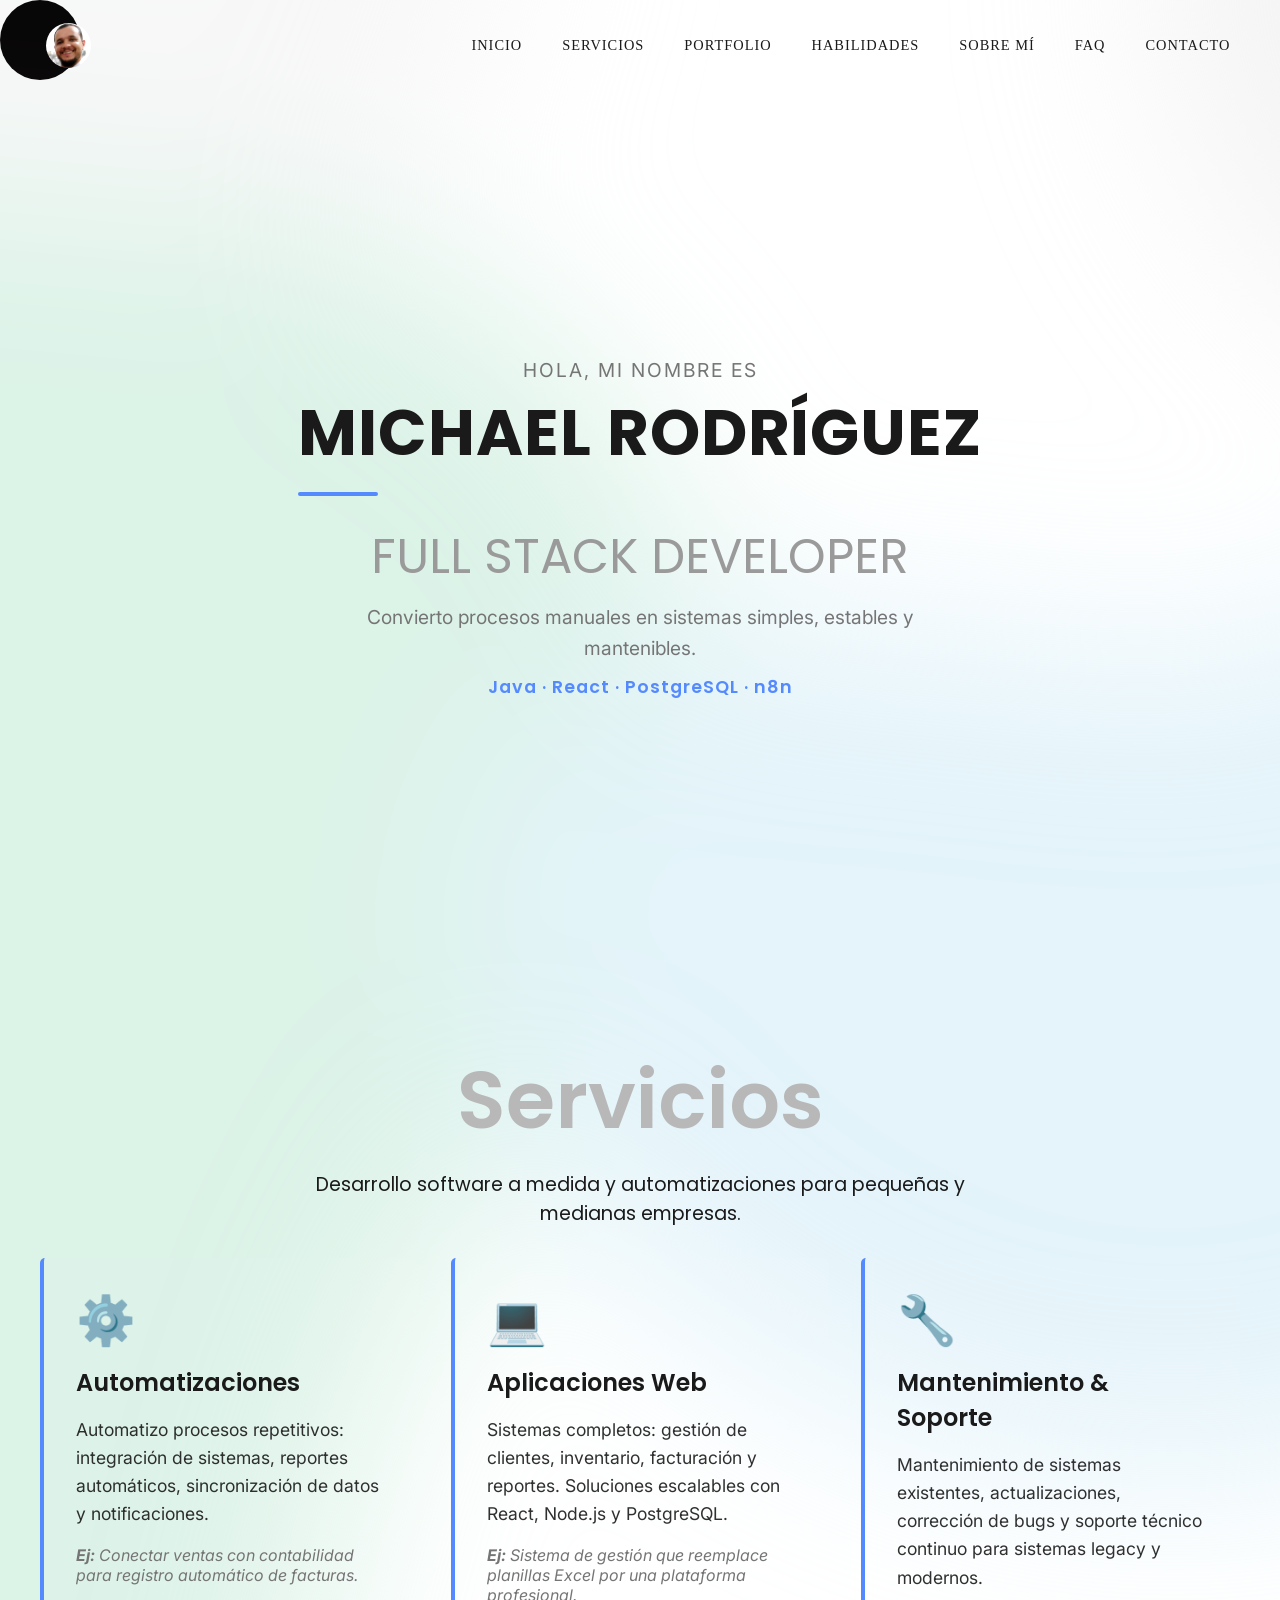
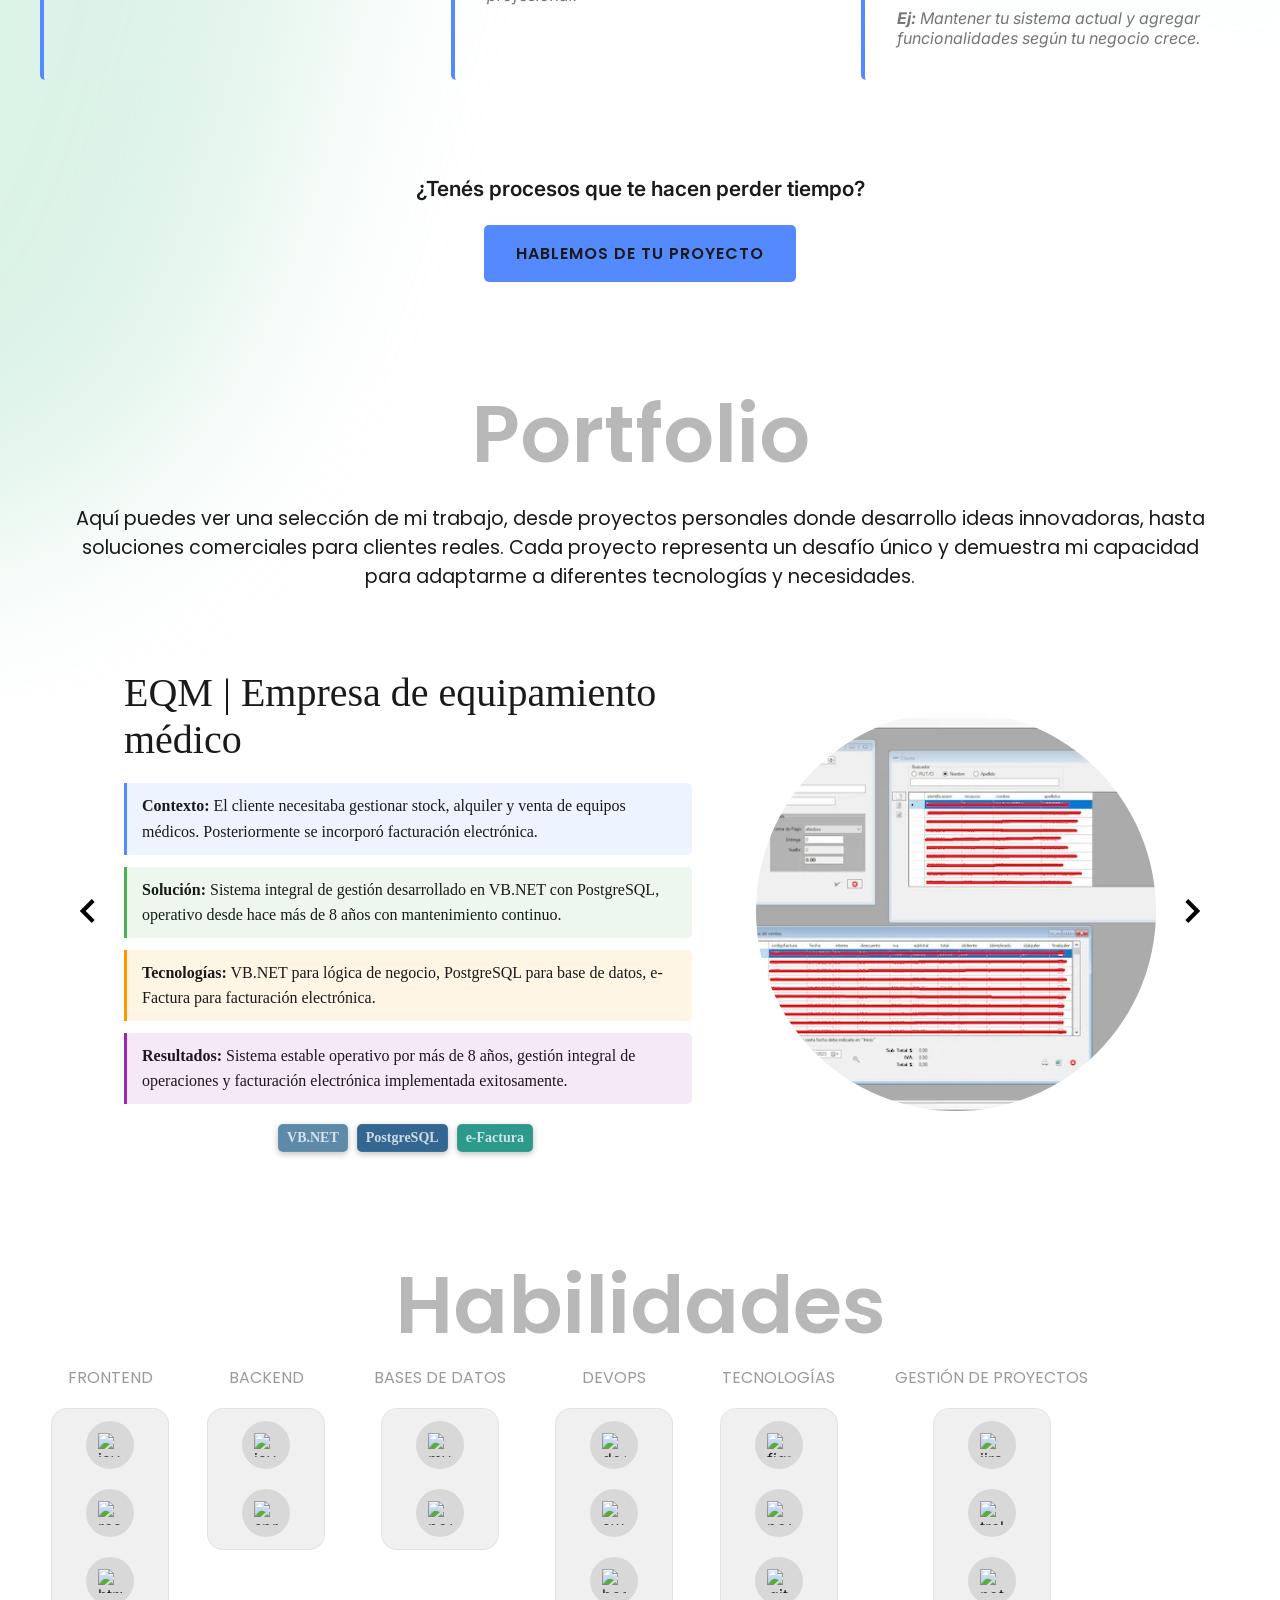
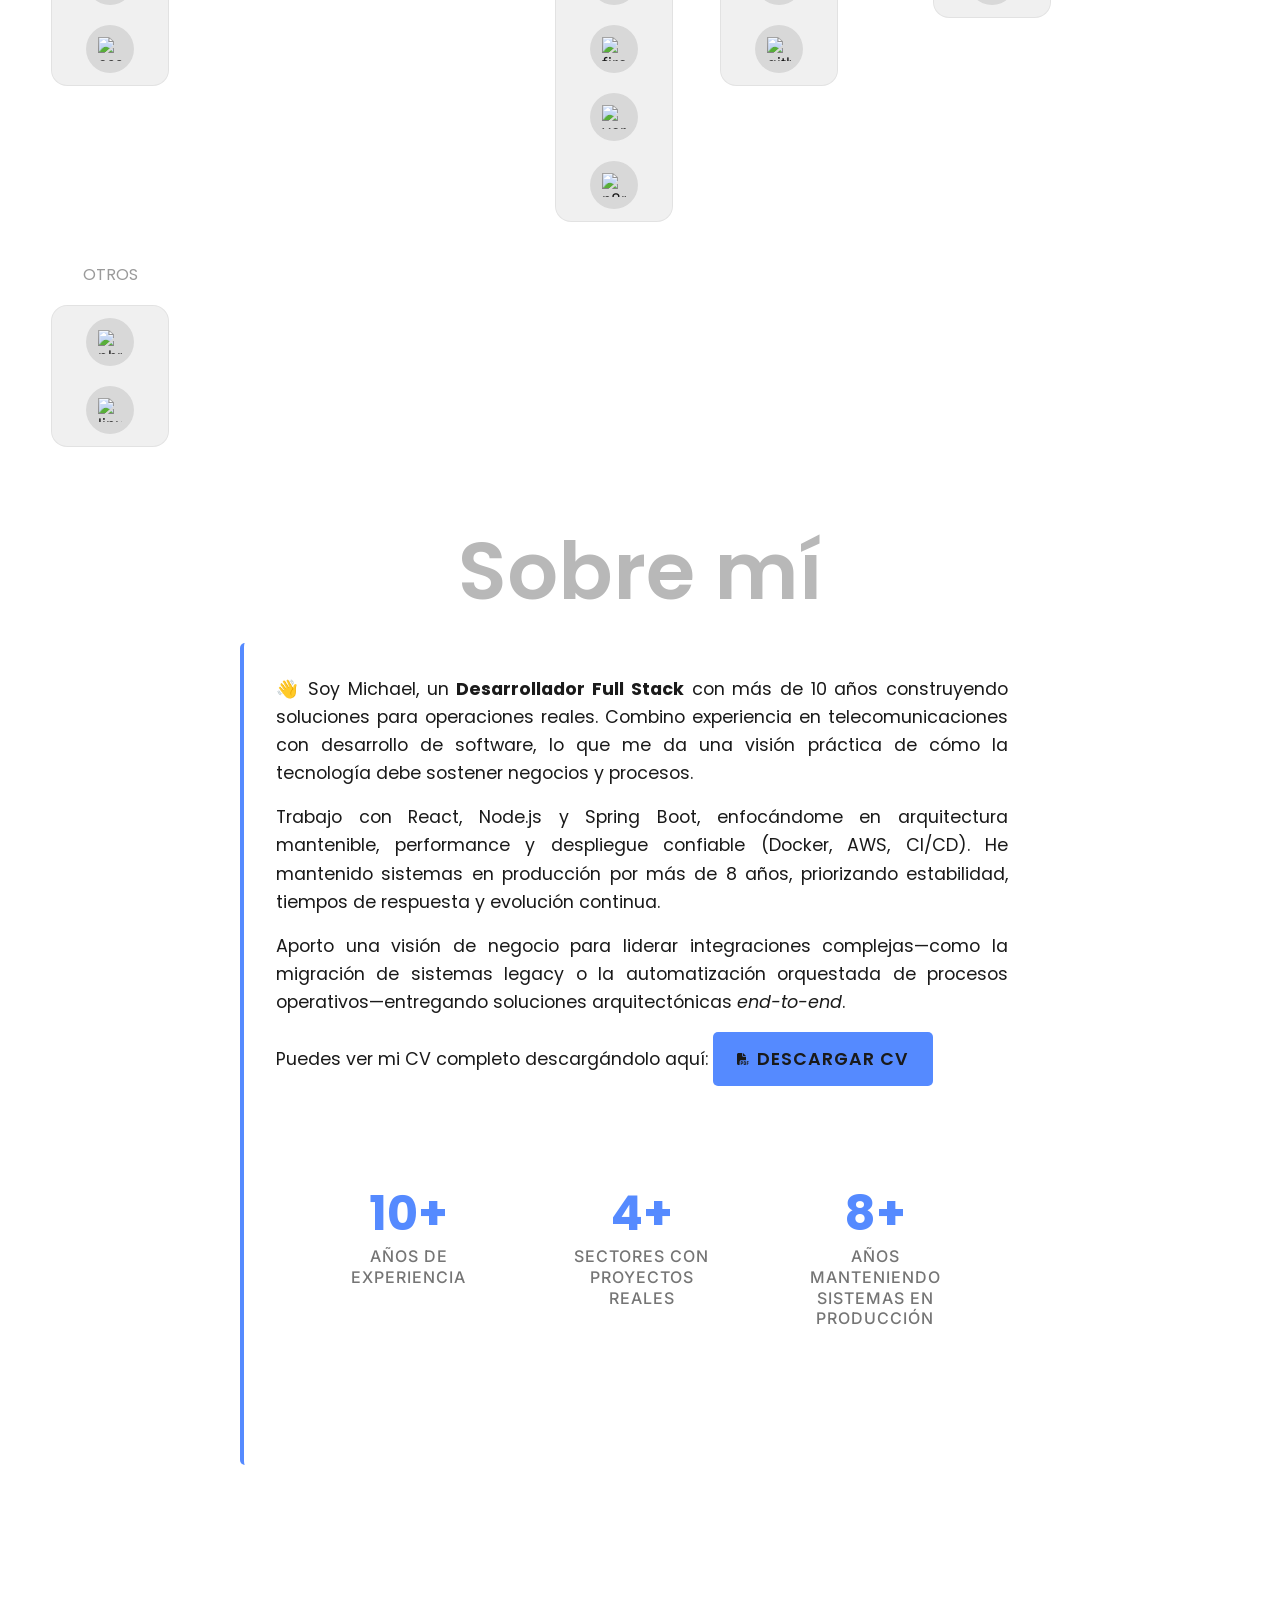
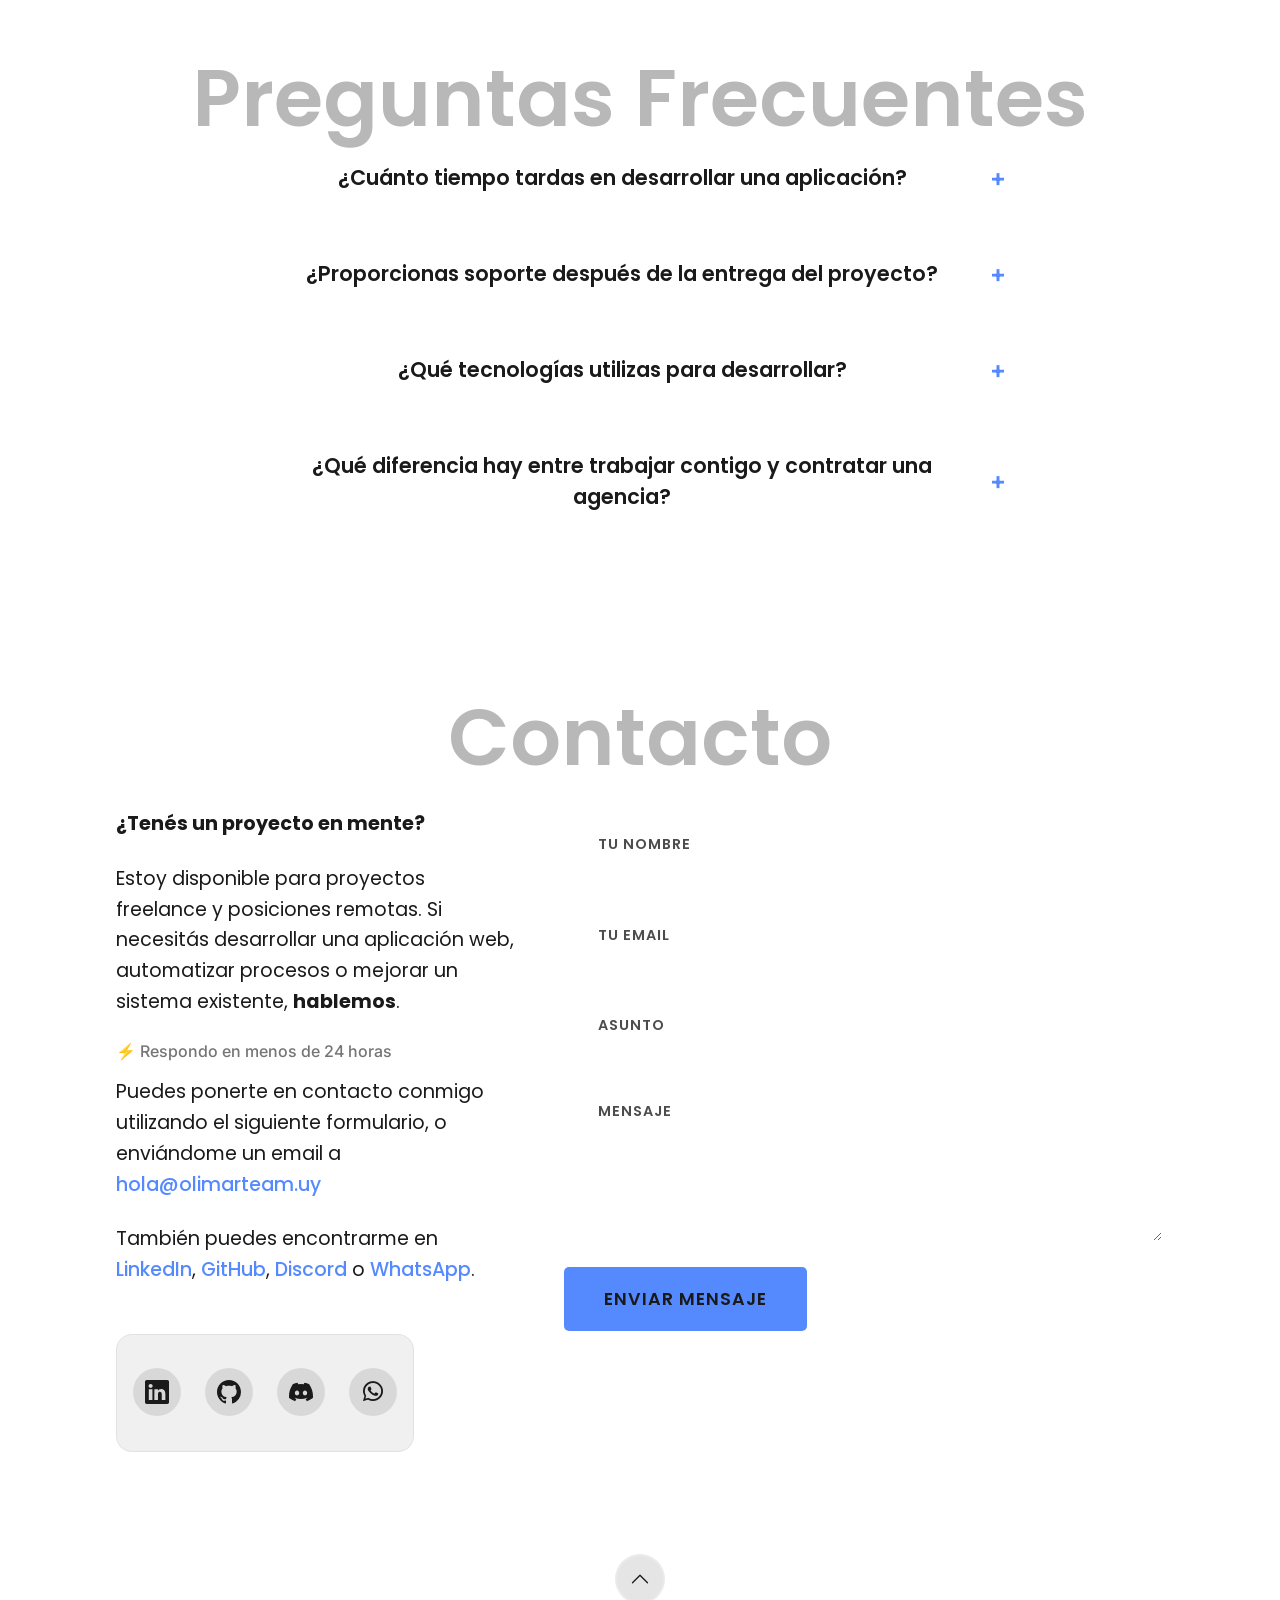
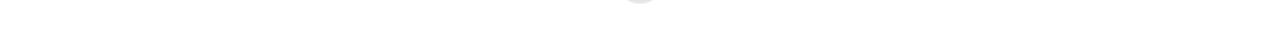
==== commit 79aac541: "feat: mejora del hero + docks redes + docks skills + About Me" ====
--- a/index.html
+++ b/index.html
@@ -1,59 +1,57 @@
 <!DOCTYPE html>
 <html lang="es">
-  <head>
-    <meta charset="UTF-8" />
-    <meta name="viewport" content="width=device-width, initial-scale=1.0" />
-    <meta name="color-scheme" content="light" />
-    <meta name="description" content="Michael Rodríguez - Desarrollador Full Stack con 10+ años de experiencia. Especializado en React, Java, Spring Boot, PostgreSQL, Docker, Postman, Vercel, Firebase, Jira. Portfolio con proyectos reales para clientes en Uruguay.">
-    <meta name="keywords" content="desarrollador full stack, React, Java, Spring Boot, PostgreSQL, Docker, Postman, Vercel, Firebase, Jira, Uruguay, desarrollador web, programador">
-    <meta name="author" content="Michael Rodríguez">
-    <meta name="robots" content="index, follow">
-    
-    <!-- Open Graph / Facebook -->
-    <meta property="og:type" content="website">
-    <meta property="og:url" content="https://olimarteam.uy/">
-    <meta property="og:title" content="Michael Rodríguez | Desarrollador Full Stack">
-    <meta property="og:description" content="Desarrollador Full Stack con experiencia en React, Java, Spring Boot, Docker, Postman, Vercel, Firebase, Jira. Portfolio con proyectos reales para clientes en Uruguay.">
-    <meta property="og:image" content="https://olimarteam.uy/img/michael.png">
-
-    <!-- Twitter -->
-    <meta property="twitter:card" content="summary_large_image">
-    <meta property="twitter:url" content="https://olimarteam.uy/">
-    <meta property="twitter:title" content="Michael Rodríguez | Desarrollador Full Stack">
-    <meta property="twitter:description" content="Desarrollador Full Stack con experiencia en React, Java, Spring Boot, Docker, Postman, Vercel, Firebase, Jira. Portfolio con proyectos reales para clientes en Uruguay.">
-    <meta property="twitter:image" content="https://olimarteam.uy/img/michael.png">
-
-    <!-- Canonical URL -->
-    <link rel="canonical" href="https://olimarteam.uy/">
-
-    <title>Michael Rodríguez | Desarrollador Full Stack | Uruguay</title>
-
-    <link rel="preconnect" href="https://fonts.googleapis.com" />
-    <link rel="preconnect" href="https://fonts.gstatic.com" crossorigin />
-    <link
-      href="https://fonts.googleapis.com/css2?family=Inter:wght@300;400;500;800&family=Playfair+Display:ital,wght@0,400;0,500;0,600;1,400;1,500;1,600&display=swap"
-      rel="stylesheet"
-    />
-    <link
-      href="https://fonts.googleapis.com/css2?family=Poppins:wght@300;400;600;700&display=swap"
-      rel="stylesheet"
-    />
-    <link
-      rel="stylesheet"
-      href="https://cdnjs.cloudflare.com/ajax/libs/font-awesome/5.15.4/css/all.min.css"
-    />
-
-    <!-- <link rel="stylesheet" href="css/font/style.css" /> -->
-    <link rel="stylesheet" href="css/app.css" />
-
-    <!-- JavaScript -->
-    <script defer src="js/app.js"></script>
-
-    <!--favicon-->
-    <link rel="icon" type="image/x-icon" href="assets/favicon.ico" />
-
-    <!-- Schema Markup -->
-    <script type="application/ld+json">
+
+<head>
+  <meta charset="UTF-8" />
+  <meta name="viewport" content="width=device-width, initial-scale=1.0" />
+  <meta name="color-scheme" content="light" />
+  <meta name="description"
+    content="Michael Rodríguez - Desarrollador Full Stack con 10+ años de experiencia. Especializado en React, Java, Spring Boot, PostgreSQL, Docker, Postman, Vercel, Firebase, Jira. Portfolio con proyectos reales para clientes en Uruguay.">
+  <meta name="keywords"
+    content="desarrollador full stack, React, Java, Spring Boot, PostgreSQL, Docker, Postman, Vercel, Firebase, Jira, Uruguay, desarrollador web, programador">
+  <meta name="author" content="Michael Rodríguez">
+  <meta name="robots" content="index, follow">
+
+  <!-- Open Graph / Facebook -->
+  <meta property="og:type" content="website">
+  <meta property="og:url" content="https://olimarteam.uy/">
+  <meta property="og:title" content="Michael Rodríguez | Desarrollador Full Stack">
+  <meta property="og:description"
+    content="Desarrollador Full Stack con experiencia en React, Java, Spring Boot, Docker, Postman, Vercel, Firebase, Jira. Portfolio con proyectos reales para clientes en Uruguay.">
+  <meta property="og:image" content="https://olimarteam.uy/img/michael.png">
+
+  <!-- Twitter -->
+  <meta property="twitter:card" content="summary_large_image">
+  <meta property="twitter:url" content="https://olimarteam.uy/">
+  <meta property="twitter:title" content="Michael Rodríguez | Desarrollador Full Stack">
+  <meta property="twitter:description"
+    content="Desarrollador Full Stack con experiencia en React, Java, Spring Boot, Docker, Postman, Vercel, Firebase, Jira. Portfolio con proyectos reales para clientes en Uruguay.">
+  <meta property="twitter:image" content="https://olimarteam.uy/img/michael.png">
+
+  <!-- Canonical URL -->
+  <link rel="canonical" href="https://olimarteam.uy/">
+
+  <title>Michael Rodríguez | Desarrollador Full Stack | Uruguay</title>
+
+  <link rel="preconnect" href="https://fonts.googleapis.com" />
+  <link rel="preconnect" href="https://fonts.gstatic.com" crossorigin />
+  <link
+    href="https://fonts.googleapis.com/css2?family=Inter:wght@300;400;500;800&family=Playfair+Display:ital,wght@0,400;0,500;0,600;1,400;1,500;1,600&display=swap"
+    rel="stylesheet" />
+  <link href="https://fonts.googleapis.com/css2?family=Poppins:wght@300;400;600;700&display=swap" rel="stylesheet" />
+  <link rel="stylesheet" href="https://cdnjs.cloudflare.com/ajax/libs/font-awesome/5.15.4/css/all.min.css" />
+
+  <!-- <link rel="stylesheet" href="css/font/style.css" /> -->
+  <link rel="stylesheet" href="css/app.css" />
+
+  <!-- JavaScript -->
+  <script defer src="js/app.js"></script>
+
+  <!--favicon-->
+  <link rel="icon" type="image/x-icon" href="assets/favicon.ico" />
+
+  <!-- Schema Markup -->
+  <script type="application/ld+json">
     {
       "@context": "https://schema.org",
       "@type": "Person",
@@ -87,181 +85,165 @@
     }
     </script>
 
-    <!-- Google Site Verification -->
-    <meta name="google-site-verification" content="liXfo1Q7co9R26Ng704tK8bK_Fr3srr3LQ5FV8FNGco" />
-  </head>
-
-  <body>
-    <div id="cursor"></div>
-
-    <div class="circulos">
-      <svg
-        class="circulo circulo1"
-        viewBox="0 0 200 200"
-        xmlns="http://www.w3.org/2000/svg"
-      >
-        <path
-          class="path"
-          d="M46.7,-12C52.4,2.4,43.3,24.8,23.7,41.1C4,57.4,-26.3,67.6,-44.1,55.8C-62,44,-67.4,10.2,-58,-9.3C-48.6,-28.8,-24.3,-34,-1.9,-33.4C20.5,-32.7,41,-26.4,46.7,-12Z"
-          transform="translate(100 100)"
-        />
-      </svg>
-
-      <svg
-        class="circulo circulo2"
-        viewBox="0 0 200 200"
-        xmlns="http://www.w3.org/2000/svg"
-      >
-        <path
-          class="path"
-          d="M23.5,1.1C30.9,15.2,37.7,38.2,30.2,44.3C22.6,50.4,0.8,39.6,-10.2,28.2C-21.3,16.9,-21.6,4.9,-18.1,-3.8C-14.6,-12.4,-7.3,-17.7,0.4,-17.8C8.1,-17.9,16.1,-12.9,23.5,1.1Z"
-          transform="translate(100 100)"
-        />
-      </svg>
-
-      <svg
-        class="circulo circulo3"
-        viewBox="0 0 200 200"
-        xmlns="http://www.w3.org/2000/svg"
-      >
-        <path
-          class="path"
-          d="M45.3,-50.9C57.2,-43.9,64.5,-28.3,61.7,-15.2C58.9,-2.1,45.9,8.5,39.1,24.9C32.4,41.3,31.8,63.6,21.4,74C10.9,84.5,-9.4,83.1,-20.7,72.3C-31.9,61.5,-34,41.2,-36.6,26.2C-39.2,11.3,-42.3,1.6,-46.9,-14.5C-51.5,-30.6,-57.5,-53.2,-49.9,-61C-42.4,-68.8,-21.2,-61.9,-2.3,-59.2C16.6,-56.4,33.3,-58,45.3,-50.9Z"
-          transform="translate(100 100)"
-        />
-      </svg>
-
-      <svg
-        class="circulo circulo4"
-        viewBox="0 0 200 200"
-        xmlns="http://www.w3.org/2000/svg"
-      >
-        <path
-          class="path"
-          d="M14.6,-23.5C21.4,-21.3,31.3,-22.5,33.7,-19.2C36.1,-15.8,31.1,-7.9,25.7,-3.1C20.2,1.6,14.3,3.2,12,6.7C9.6,10.1,10.7,15.3,9.3,19.6C7.9,23.9,4,27.2,-1.3,29.5C-6.6,31.8,-13.2,33.1,-21.3,32.7C-29.4,32.3,-39,30.2,-48.4,24.4C-57.8,18.7,-67,9.4,-69,-1.1C-71,-11.6,-65.7,-23.3,-54.9,-26.6C-44.1,-29.9,-27.8,-24.9,-17.7,-25.2C-7.7,-25.5,-3.8,-31.1,0,-31.1C3.9,-31.1,7.7,-25.6,14.6,-23.5Z"
-          transform="translate(100 100)"
-        />
-      </svg>
-    </div>
-
-    <header class="header">
-      <h1 class="h1">
-        <a href="#inicio" title="Michael Rodríguez" class="a">
-          <img src="img/olimarteam_3.png" alt="Michael Rodríguez" class="logo" />
-        </a>
-      </h1>
-      <nav class="nav">
-        <ul class="ul">
-          <li class="li">
-            <a href="#inicio" title="Inicio" class="a">INICIO</a>
-          </li>
-          <li class="li">
-            <a href="#servicios" title="Servicios" class="a">SERVICIOS</a>
-          </li>
-          <li class="li">
-            <a href="#proyectos" title="Portfolio" class="a">PORTFOLIO</a>
-          </li>
-          <li class="li">
-            <a href="#skills" title="Habilidades" class="a">HABILIDADES</a>
-          </li>
-          <li class="li">
-            <a href="#sobre-mi" title="Sobre mí" class="a">SOBRE MÍ</a>
-          </li>
-          <li class="li">
-            <a href="#faq" title="Preguntas Frecuentes" class="a">FAQ</a>
-          </li>
-          <li class="li">
-            <a href="#contacto" title="Contacto" class="a">CONTACTO</a>
-          </li>
-        </ul>
-      </nav>
-    </header>
-
-    <main class="main" role="main">
-      <section class="hero" id="inicio">
-        <div class="hero-content">
-          <div class="hero-text">
-            <p class="hero-greeting">HOLA, MI NOMBRE ES</p>
-            <h1 class="hero-name">MICHAEL RODRÍGUEZ</h1>
-            <div class="hero-line"></div>
-            <p class="hero-title">Full stack developer</p>
-         
-
-          </div>
-        </div>
-      </section>
-
-      <section class="seccion servicios" id="servicios">
-  <h2 class="h2">Servicios</h2>
-  <p class="p servicios-intro">
-    Desarrollo software a medida y automatizaciones para pequeñas y medianas empresas.
-  </p>
-  
-  <div class="servicios-grid">
-    <div class="servicio-card">
-      <div class="servicio-icono">⚙️</div>
-      <h3 class="servicio-titulo">Automatizaciones</h3>
-      <p class="servicio-descripcion">
-        Automatizo procesos repetitivos: integración de sistemas, reportes automáticos, 
-        sincronización de datos y notificaciones.
+  <!-- Google Site Verification -->
+  <meta name="google-site-verification" content="liXfo1Q7co9R26Ng704tK8bK_Fr3srr3LQ5FV8FNGco" />
+</head>
+
+<body>
+  <div id="cursor"></div>
+
+  <div class="circulos">
+    <svg class="circulo circulo1" viewBox="0 0 200 200" xmlns="http://www.w3.org/2000/svg">
+      <path class="path"
+        d="M46.7,-12C52.4,2.4,43.3,24.8,23.7,41.1C4,57.4,-26.3,67.6,-44.1,55.8C-62,44,-67.4,10.2,-58,-9.3C-48.6,-28.8,-24.3,-34,-1.9,-33.4C20.5,-32.7,41,-26.4,46.7,-12Z"
+        transform="translate(100 100)" />
+    </svg>
+
+    <svg class="circulo circulo2" viewBox="0 0 200 200" xmlns="http://www.w3.org/2000/svg">
+      <path class="path"
+        d="M23.5,1.1C30.9,15.2,37.7,38.2,30.2,44.3C22.6,50.4,0.8,39.6,-10.2,28.2C-21.3,16.9,-21.6,4.9,-18.1,-3.8C-14.6,-12.4,-7.3,-17.7,0.4,-17.8C8.1,-17.9,16.1,-12.9,23.5,1.1Z"
+        transform="translate(100 100)" />
+    </svg>
+
+    <svg class="circulo circulo3" viewBox="0 0 200 200" xmlns="http://www.w3.org/2000/svg">
+      <path class="path"
+        d="M45.3,-50.9C57.2,-43.9,64.5,-28.3,61.7,-15.2C58.9,-2.1,45.9,8.5,39.1,24.9C32.4,41.3,31.8,63.6,21.4,74C10.9,84.5,-9.4,83.1,-20.7,72.3C-31.9,61.5,-34,41.2,-36.6,26.2C-39.2,11.3,-42.3,1.6,-46.9,-14.5C-51.5,-30.6,-57.5,-53.2,-49.9,-61C-42.4,-68.8,-21.2,-61.9,-2.3,-59.2C16.6,-56.4,33.3,-58,45.3,-50.9Z"
+        transform="translate(100 100)" />
+    </svg>
+
+    <svg class="circulo circulo4" viewBox="0 0 200 200" xmlns="http://www.w3.org/2000/svg">
+      <path class="path"
+        d="M14.6,-23.5C21.4,-21.3,31.3,-22.5,33.7,-19.2C36.1,-15.8,31.1,-7.9,25.7,-3.1C20.2,1.6,14.3,3.2,12,6.7C9.6,10.1,10.7,15.3,9.3,19.6C7.9,23.9,4,27.2,-1.3,29.5C-6.6,31.8,-13.2,33.1,-21.3,32.7C-29.4,32.3,-39,30.2,-48.4,24.4C-57.8,18.7,-67,9.4,-69,-1.1C-71,-11.6,-65.7,-23.3,-54.9,-26.6C-44.1,-29.9,-27.8,-24.9,-17.7,-25.2C-7.7,-25.5,-3.8,-31.1,0,-31.1C3.9,-31.1,7.7,-25.6,14.6,-23.5Z"
+        transform="translate(100 100)" />
+    </svg>
+  </div>
+
+  <header class="header">
+    <h1 class="h1">
+      <a href="#inicio" title="Michael Rodríguez" class="a">
+        <img src="img/michael.png" alt="Michael Rodríguez" class="logo" />
+      </a>
+    </h1>
+    <nav class="nav">
+      <ul class="ul">
+        <li class="li">
+          <a href="#inicio" title="Inicio" class="a">INICIO</a>
+        </li>
+        <li class="li">
+          <a href="#servicios" title="Servicios" class="a">SERVICIOS</a>
+        </li>
+        <li class="li">
+          <a href="#proyectos" title="Portfolio" class="a">PORTFOLIO</a>
+        </li>
+        <li class="li">
+          <a href="#skills" title="Habilidades" class="a">HABILIDADES</a>
+        </li>
+        <li class="li">
+          <a href="#sobre-mi" title="Sobre mí" class="a">SOBRE MÍ</a>
+        </li>
+        <li class="li">
+          <a href="#faq" title="Preguntas Frecuentes" class="a">FAQ</a>
+        </li>
+        <li class="li">
+          <a href="#contacto" title="Contacto" class="a">CONTACTO</a>
+        </li>
+      </ul>
+    </nav>
+  </header>
+
+  <main class="main" role="main">
+    <section class="hero" id="inicio">
+      <div class="hero-content">
+        <div class="hero-text">
+          <p class="hero-greeting">HOLA, MI NOMBRE ES</p>
+          <h1 class="hero-name">MICHAEL RODRÍGUEZ</h1>
+          <div class="hero-line"></div>
+          <p class="hero-title js-text-scramble" data-scramble-delay="280">Full Stack Developer</p>
+          <div class="hero-subtitle">
+            <p>Convierto procesos manuales en sistemas simples, estables y mantenibles.</p>
+            <span class="hero-tech-stack">Java &middot; React &middot; PostgreSQL &middot; n8n</span>
+          </div>
+
+        </div>
+      </div>
+    </section>
+
+    <section class="seccion servicios" id="servicios">
+      <h2 class="h2">Servicios</h2>
+      <p class="p servicios-intro">
+        Desarrollo software a medida y automatizaciones para pequeñas y medianas empresas.
       </p>
-      <p class="servicio-ejemplo">
-        <strong>Ej:</strong> Conectar ventas con contabilidad para registro automático de facturas.
+
+      <div class="servicios-grid">
+        <div class="servicio-card">
+          <div class="servicio-icono">⚙️</div>
+          <h3 class="servicio-titulo">Automatizaciones</h3>
+          <p class="servicio-descripcion">
+            Automatizo procesos repetitivos: integración de sistemas, reportes automáticos,
+            sincronización de datos y notificaciones.
+          </p>
+          <p class="servicio-ejemplo">
+            <strong>Ej:</strong> Conectar ventas con contabilidad para registro automático de facturas.
+          </p>
+        </div>
+
+        <div class="servicio-card">
+          <div class="servicio-icono">💻</div>
+          <h3 class="servicio-titulo">Aplicaciones Web</h3>
+          <p class="servicio-descripcion">
+            Sistemas completos: gestión de clientes, inventario, facturación y reportes.
+            Soluciones escalables con React, Node.js y PostgreSQL.
+          </p>
+          <p class="servicio-ejemplo">
+            <strong>Ej:</strong> Sistema de gestión que reemplace planillas Excel por una plataforma profesional.
+          </p>
+        </div>
+
+        <div class="servicio-card">
+          <div class="servicio-icono">🔧</div>
+          <h3 class="servicio-titulo">Mantenimiento & Soporte</h3>
+          <p class="servicio-descripcion">
+            Mantenimiento de sistemas existentes, actualizaciones, corrección de bugs
+            y soporte técnico continuo para sistemas legacy y modernos.
+          </p>
+          <p class="servicio-ejemplo">
+            <strong>Ej:</strong> Mantener tu sistema actual y agregar funcionalidades según tu negocio crece.
+          </p>
+        </div>
+      </div>
+
+      <div class="servicios-cta">
+        <p>¿Tenés procesos que te hacen perder tiempo?</p>
+        <a href="#contacto" class="btn-cta">Hablemos de tu proyecto</a>
+      </div>
+    </section>
+
+    <section id="proyectos" class="seccion-proyectos" aria-labelledby="proyectos-titulo">
+      <h2 class="h2" id="proyectos-titulo">Portfolio</h2>
+      <p class="p">
+        Aquí puedes ver una selección de mi trabajo, desde proyectos personales
+        donde desarrollo ideas innovadoras, hasta soluciones comerciales para
+        clientes reales. Cada proyecto representa un desafío único y demuestra
+        mi capacidad para adaptarme a diferentes tecnologías y necesidades.
       </p>
-    </div>
-    
-    <div class="servicio-card">
-      <div class="servicio-icono">💻</div>
-      <h3 class="servicio-titulo">Aplicaciones Web</h3>
-      <p class="servicio-descripcion">
-        Sistemas completos: gestión de clientes, inventario, facturación y reportes. 
-        Soluciones escalables con React, Node.js y PostgreSQL.
-      </p>
-      <p class="servicio-ejemplo">
-        <strong>Ej:</strong> Sistema de gestión que reemplace planillas Excel por una plataforma profesional.
-      </p>
-    </div>
-    
-    <div class="servicio-card">
-      <div class="servicio-icono">🔧</div>
-      <h3 class="servicio-titulo">Mantenimiento & Soporte</h3>
-      <p class="servicio-descripcion">
-        Mantenimiento de sistemas existentes, actualizaciones, corrección de bugs 
-        y soporte técnico continuo para sistemas legacy y modernos.
-      </p>
-      <p class="servicio-ejemplo">
-        <strong>Ej:</strong> Mantener tu sistema actual y agregar funcionalidades según tu negocio crece.
-      </p>
-    </div>
-  </div>
-  
-  <div class="servicios-cta">
-    <p>¿Tenés procesos que te hacen perder tiempo?</p>
-    <a href="#contacto" class="btn-cta">Hablemos de tu proyecto</a>
-  </div>
-</section>
-
-      <section id="proyectos" class="seccion-proyectos" aria-labelledby="proyectos-titulo">
-        <h2 class="h2" id="proyectos-titulo">Portfolio</h2>
-        <p class="p">
-          Aquí puedes ver una selección de mi trabajo, desde proyectos personales 
-          donde desarrollo ideas innovadoras, hasta soluciones comerciales para 
-          clientes reales. Cada proyecto representa un desafío único y demuestra 
-          mi capacidad para adaptarme a diferentes tecnologías y necesidades.
-        </p>
-
-        <!-- INICIO DE LOS PROYECTOS -->
-        <div class="slider">
+
+      <!-- INICIO DE LOS PROYECTOS -->
+      <div class="slider">
         <div class="slider_container container">
-          <img src="assets/leftArrow.svg" class="slider_arrow" id="before" alt="Proyecto anterior" aria-label="Ver proyecto anterior" />
+          <img src="assets/leftArrow.svg" class="slider_arrow" id="before" alt="Proyecto anterior"
+            aria-label="Ver proyecto anterior" />
           <section class="slider_body slider_body--show" data-id="1">
             <div class="slider_texts">
               <h2 class="subtitle">e-commerce</h2>
               <div class="project-details">
-                <p class="project-context"><strong>Contexto:</strong> Desarrollo de plataforma eCommerce personal para demostrar habilidades full-stack y crear una base reutilizable para proyectos comerciales.</p>
-                <p class="project-solution"><strong>Solución:</strong> Plataforma completa con catálogo de productos, carrito de compras, sistema de pagos integrado y panel de administración.</p>
-                <p class="project-tech"><strong>Tecnologías:</strong> React para interfaz de usuario, Material UI para componentes, MercadoPago para pagos, Firebase para backend, Formik/Yup para validaciones.</p>
-                <p class="project-results"><strong>Resultados:</strong> Proyecto funcional que sirvió como base para proyectos comerciales posteriores, demostrando habilidades full-stack completas.</p>
+                <p class="project-context"><strong>Contexto:</strong> Desarrollo de plataforma eCommerce personal para
+                  demostrar habilidades full-stack y crear una base reutilizable para proyectos comerciales.</p>
+                <p class="project-solution"><strong>Solución:</strong> Plataforma completa con catálogo de productos,
+                  carrito de compras, sistema de pagos integrado y panel de administración.</p>
+                <p class="project-tech"><strong>Tecnologías:</strong> React para interfaz de usuario, Material UI para
+                  componentes, MercadoPago para pagos, Firebase para backend, Formik/Yup para validaciones.</p>
+                <p class="project-results"><strong>Resultados:</strong> Proyecto funcional que sirvió como base para
+                  proyectos comerciales posteriores, demostrando habilidades full-stack completas.</p>
               </div>
               <span class="tag react">React</span>
               <span class="tag nodejs">Node.js</span>
@@ -280,19 +262,24 @@
 
             <figure class="slider_picture">
               <a href="https://e-commerce-v4.vercel.app/" target="_blank">
-                <img src="assets/eCommerce.webp" class="slider_img" alt="Vista previa eCommerce desarrollado en React" loading="lazy" />
+                <img src="assets/eCommerce.webp" class="slider_img" alt="Vista previa eCommerce desarrollado en React"
+                  loading="lazy" />
               </a>
             </figure>
           </section>
 
-<section class="slider_body" data-id="7">
+          <section class="slider_body" data-id="7">
             <div class="slider_texts">
               <h2 class="subtitle">e-commerce | Kuka Store</h2>
               <div class="project-details">
-                <p class="project-context"><strong>Contexto:</strong> Tienda de vestimenta para jóvenes necesitaba expandirse al canal online y automatizar procesos de venta.</p>
-                <p class="project-solution"><strong>Solución:</strong> Plataforma eCommerce completa con catálogo de productos, carrito de compras, sistema de pagos y panel de administración.</p>
-                <p class="project-tech"><strong>Tecnologías:</strong> React para interfaz de usuario, Material UI para componentes, MercadoPago para pagos, Firebase para backend, Formik/Yup para validaciones.</p>
-                <p class="project-results"><strong>Resultados:</strong> Tienda online operativa, aumento de alcance de clientes y automatización completa del proceso de ventas.</p>
+                <p class="project-context"><strong>Contexto:</strong> Tienda de vestimenta para jóvenes necesitaba
+                  expandirse al canal online y automatizar procesos de venta.</p>
+                <p class="project-solution"><strong>Solución:</strong> Plataforma eCommerce completa con catálogo de
+                  productos, carrito de compras, sistema de pagos y panel de administración.</p>
+                <p class="project-tech"><strong>Tecnologías:</strong> React para interfaz de usuario, Material UI para
+                  componentes, MercadoPago para pagos, Firebase para backend, Formik/Yup para validaciones.</p>
+                <p class="project-results"><strong>Resultados:</strong> Tienda online operativa, aumento de alcance de
+                  clientes y automatización completa del proceso de ventas.</p>
               </div>
               <span class="tag react">React</span>
               <span class="tag nodejs">Node.js</span>
@@ -314,15 +301,19 @@
               </a>
             </figure>
           </section>
-          
+
           <section class="slider_body" data-id="8">
             <div class="slider_texts">
               <h2 class="subtitle">e-commerce | India Cueros</h2>
               <div class="project-details">
-                <p class="project-context"><strong>Contexto:</strong> Negocio de artesanías y artículos en cuero necesitaba establecer presencia online y mostrar su catálogo de productos.</p>
-                <p class="project-solution"><strong>Solución:</strong> Sitio web corporativo con catálogo de productos, información del negocio y formulario de contacto.</p>
-                <p class="project-tech"><strong>Tecnologías:</strong> React para interfaz de usuario, Material UI para componentes, Firebase para backend, Formik/Yup para validaciones.</p>
-                <p class="project-results"><strong>Resultados:</strong> Presencia online establecida, mejor visibilidad en buscadores y canal de contacto directo con clientes.</p>
+                <p class="project-context"><strong>Contexto:</strong> Negocio de artesanías y artículos en cuero
+                  necesitaba establecer presencia online y mostrar su catálogo de productos.</p>
+                <p class="project-solution"><strong>Solución:</strong> Sitio web corporativo con catálogo de productos,
+                  información del negocio y formulario de contacto.</p>
+                <p class="project-tech"><strong>Tecnologías:</strong> React para interfaz de usuario, Material UI para
+                  componentes, Firebase para backend, Formik/Yup para validaciones.</p>
+                <p class="project-results"><strong>Resultados:</strong> Presencia online establecida, mejor visibilidad
+                  en buscadores y canal de contacto directo con clientes.</p>
               </div>
               <span class="tag react">React</span>
               <span class="tag nodejs">Node.js</span>
@@ -340,7 +331,8 @@
             </div>
             <figure class="slider_picture">
               <a href="https://www.indiacueros.com.uy" target="_blank">
-                <img src="assets/indiacueros.webp" class="slider_img" alt="Vista previa de India Cueros" loading="lazy" />
+                <img src="assets/indiacueros.webp" class="slider_img" alt="Vista previa de India Cueros"
+                  loading="lazy" />
               </a>
             </figure>
           </section>
@@ -376,44 +368,49 @@
               </a>
             </figure>
           </section> -->
-          
+
           <section class="slider_body" data-id="4">
             <div class="slider_texts">
               <h2 class="subtitle">Sistema de Gestión Deportiva | Club Yerbalito de Fútbol</h2>
               <div class="project-details">
-                <p class="project-context"><strong>Contexto:</strong> Club de baby fútbol con 160+ jugadores en 11 categorías 
-    gestionaba cuotas manualmente con planillas Excel, generando errores, pagos duplicados 
-    y pérdida de tiempo administrativo. Necesitaban una solución integral que digitalizara 
-    todo el proceso.</p>
-                <p class="project-solution"><strong>Solución:</strong> Sistema web completo con gestión de jugadores, pagos mensuales, 
-                  generación de comprobantes PDF, reportes anuales, fixture de partidos y blog 
-    de noticias. Incluye sistema de hermanos con pagos compartidos y notificaciones de cumpleaños.</p>
-                <p class="project-tech"><strong>Tecnologías:</strong> React + Vite para frontend, Node.js + Express para backend, 
-    MySQL para base de datos, Material-UI + Tailwind para UI, Docker para despliegue. 
-    Arquitectura full-stack con autenticación, validaciones avanzadas y generación de PDFs.</p>
-
-                
-
-                <p class="project-results"><strong>Resultados:</strong> Sistema operativo hace 8+ años con actualizaciones continuas. 
-    Reducción del 90% en tiempo administrativo, eliminación de errores de cobro, comprobantes 
-    automáticos por WhatsApp/Email. Actualmente gestiona 160+ jugadores activos y 1000+ recibos 
-    anuales. <strong>Proyecto real en producción mantenido desde 2016.</strong></p> 
-</div>
-                
-
-        <span class="tag react">React</span>
-        <span class="tag nodejs">Node.js</span>
-        <span class="tag express">Express</span>
-        <span class="tag mysql">MySQL</span>
-        <span class="tag material-ui">Material UI</span>
-        <span class="tag tailwind">Tailwind</span>
-        <span class="tag docker">Docker</span>
-      
-    </div>
-  
+                <p class="project-context"><strong>Contexto:</strong> Club de baby fútbol con 160+ jugadores en 11
+                  categorías
+                  gestionaba cuotas manualmente con planillas Excel, generando errores, pagos duplicados
+                  y pérdida de tiempo administrativo. Necesitaban una solución integral que digitalizara
+                  todo el proceso.</p>
+                <p class="project-solution"><strong>Solución:</strong> Sistema web completo con gestión de jugadores,
+                  pagos mensuales,
+                  generación de comprobantes PDF, reportes anuales, fixture de partidos y blog
+                  de noticias. Incluye sistema de hermanos con pagos compartidos y notificaciones de cumpleaños.</p>
+                <p class="project-tech"><strong>Tecnologías:</strong> React + Vite para frontend, Node.js + Express para
+                  backend,
+                  MySQL para base de datos, Material-UI + Tailwind para UI, Docker para despliegue.
+                  Arquitectura full-stack con autenticación, validaciones avanzadas y generación de PDFs.</p>
+
+
+
+                <p class="project-results"><strong>Resultados:</strong> Sistema operativo hace 8+ años con
+                  actualizaciones continuas.
+                  Reducción del 90% en tiempo administrativo, eliminación de errores de cobro, comprobantes
+                  automáticos por WhatsApp/Email. Actualmente gestiona 160+ jugadores activos y 1000+ recibos
+                  anuales. <strong>Proyecto real en producción mantenido desde 2016.</strong></p>
+              </div>
+
+
+              <span class="tag react">React</span>
+              <span class="tag nodejs">Node.js</span>
+              <span class="tag express">Express</span>
+              <span class="tag mysql">MySQL</span>
+              <span class="tag material-ui">Material UI</span>
+              <span class="tag tailwind">Tailwind</span>
+              <span class="tag docker">Docker</span>
+
+            </div>
+
             <figure class="slider_picture">
               <a href="http://yerbalito.uy" target="_blank">
-                <img src="assets/yerbalito.webp" class="slider_img" alt="Vista previa del sitio web del Club Yerbalito" loading="lazy" />
+                <img src="assets/yerbalito.webp" class="slider_img" alt="Vista previa del sitio web del Club Yerbalito"
+                  loading="lazy" />
               </a>
             </figure>
           </section>
@@ -421,173 +418,215 @@
             <div class="slider_texts">
               <h2 class="subtitle">EQM | Empresa de equipamiento médico</h2>
               <div class="project-details">
-                <p class="project-context"><strong>Contexto:</strong> El cliente necesitaba gestionar stock, alquiler y venta de equipos médicos. Posteriormente se incorporó facturación electrónica.</p>
-                <p class="project-solution"><strong>Solución:</strong> Sistema integral de gestión desarrollado en VB.NET con PostgreSQL, operativo desde hace más de 8 años con mantenimiento continuo.</p>
-                <p class="project-tech"><strong>Tecnologías:</strong> VB.NET para lógica de negocio, PostgreSQL para base de datos, e-Factura para facturación electrónica.</p>
-                <p class="project-results"><strong>Resultados:</strong> Sistema estable operativo por más de 8 años, gestión integral de operaciones y facturación electrónica implementada exitosamente.</p>
+                <p class="project-context"><strong>Contexto:</strong> El cliente necesitaba gestionar stock, alquiler y
+                  venta de equipos médicos. Posteriormente se incorporó facturación electrónica.</p>
+                <p class="project-solution"><strong>Solución:</strong> Sistema integral de gestión desarrollado en
+                  VB.NET con PostgreSQL, operativo desde hace más de 8 años con mantenimiento continuo.</p>
+                <p class="project-tech"><strong>Tecnologías:</strong> VB.NET para lógica de negocio, PostgreSQL para
+                  base de datos, e-Factura para facturación electrónica.</p>
+                <p class="project-results"><strong>Resultados:</strong> Sistema estable operativo por más de 8 años,
+                  gestión integral de operaciones y facturación electrónica implementada exitosamente.</p>
               </div>
-              <span class="tag vb-net">VB.net</span>
+              <span class="tag vb-net">VB.NET</span>
               <span class="tag postgresql">PostgreSQL</span>
               <span class="tag eFactura">e-Factura</span>
             </div>
             <figure class="slider_picture">
-              <img src="assets/eqm.webp" class="slider_img" alt="Vista previa del sistema EQM" loading="lazy"/>
+              <img src="assets/eqm.webp" class="slider_img" alt="Vista previa del sistema EQM" loading="lazy" />
             </figure>
           </section>
-          
+
           <section class="slider_body" data-id="6">
             <div class="slider_texts">
               <h2 class="subtitle">Nexo 360 | Empresa de equipamiento médico</h2>
               <div class="project-details">
-                <p class="project-context"><strong>Contexto:</strong> Empresa de equipamiento médico y servicios de acompañamiento 
-    con 2 sistemas legacy separados (10+ años de data): EQM (equipos médicos, 20k+ facturas) 
-    y GISA (gestión de acompañantes, 3k+ socios). Operaban con procesos manuales duplicados, 
-    datos inconsistentes y falta de integración entre sistemas.</p>
-                <p class="project-solution"><strong>Solución:</strong> Sistema integral moderno (ERP + CRM) con arquitectura de 
-    microservicios que unifica ambos sistemas legacy. Incluye gestión de clientes/socios, 
-    inventario de equipos médicos, servicios de acompañamiento, facturación electrónica, 
-    reportes analíticos y dashboard ejecutivo. Migración e integración de 2 bases de datos 
-    PostgreSQL con resolución de datos duplicados.</p>
-                <p class="project-tech"><strong>Tecnologías:</strong> Spring Boot (microservicios), React + Refine (frontend), 
-    Keycloak (autenticación OAuth2), Docker + Docker Compose (infraestructura), PostgreSQL, 
-    Kafka (eventos), ELK Stack (observabilidad), GitHub Actions (CI/CD). Herramientas: 
-    Jira, Confluence, Notion. Metodologías ágiles con sprints de 2 semanas.   </p>
-
-                <p class="project-results"><strong>Resultados:</strong> Proyecto en desarrollo activo (Fase 3 de 4). Arquitectura 
-    completa desplegada con Keycloak, microservicios operativos y módulos core funcionando. 
-    Próximos hitos: integración completa de bases de datos legacy, módulos 
-    de facturación y reporting.
-    <strong>Proyecto comercial real para cliente de 10+ años.</strong></p>
-  </div>
-
-        <span class="tag spring-boot">Spring Boot</span>
-        <span class="tag react">React</span>
-        <span class="tag postgresql">PostgreSQL</span>
-        <span class="tag keycloak">Keycloak</span>
-        <span class="tag docker">Docker</span>
-        <span class="tag kafka">Kafka</span>
-        <span class="tag elasticsearch">ElasticSearch</span>
-        <span class="tag jira">Jira</span>
-        <span class="tag confluence">Confluence</span>
-        <span class="tag notion">Notion</span>
-
-    </div>
-  
+                <p class="project-context"><strong>Contexto:</strong> Empresa de equipamiento médico y servicios de
+                  acompañamiento
+                  con 2 sistemas legacy separados (10+ años de data): EQM (equipos médicos, 20k+ facturas)
+                  y GISA (gestión de acompañantes, 3k+ socios). Operaban con procesos manuales duplicados,
+                  datos inconsistentes y falta de integración entre sistemas.</p>
+                <p class="project-solution"><strong>Solución:</strong> Sistema integral moderno (ERP + CRM) con
+                  arquitectura de
+                  microservicios que unifica ambos sistemas legacy. Incluye gestión de clientes/socios,
+                  inventario de equipos médicos, servicios de acompañamiento, facturación electrónica,
+                  reportes analíticos y dashboard ejecutivo. Migración e integración de 2 bases de datos
+                  PostgreSQL con resolución de datos duplicados.</p>
+                <p class="project-tech"><strong>Tecnologías:</strong> Spring Boot (microservicios), React + Refine
+                  (frontend),
+                  Keycloak (autenticación OAuth2), Docker + Docker Compose (infraestructura), PostgreSQL,
+                  Kafka (eventos), ELK Stack (observabilidad), GitHub Actions (CI/CD). Herramientas:
+                  Jira, Confluence, Notion. Metodologías ágiles con sprints de 2 semanas. </p>
+
+                <p class="project-results"><strong>Resultados:</strong> Proyecto en desarrollo activo (Fase 3 de 4).
+                  Arquitectura
+                  completa desplegada con Keycloak, microservicios operativos y módulos core funcionando.
+                  Próximos hitos: integración completa de bases de datos legacy, módulos
+                  de facturación y reporting.
+                  <strong>Proyecto comercial real para cliente de 10+ años.</strong>
+                </p>
+              </div>
+
+              <span class="tag spring-boot">Spring Boot</span>
+              <span class="tag react">React</span>
+              <span class="tag postgresql">PostgreSQL</span>
+              <span class="tag keycloak">Keycloak</span>
+              <span class="tag docker">Docker</span>
+              <span class="tag kafka">Kafka</span>
+              <span class="tag elasticsearch">ElasticSearch</span>
+              <span class="tag jira">Jira</span>
+              <span class="tag confluence">Confluence</span>
+              <span class="tag notion">Notion</span>
+
+            </div>
+
             <figure class="slider_picture">
-              <img src="assets/nexo360.webp" class="slider_img" alt="Vista previa del proyecto Nexo 360" loading="lazy"/>
+              <img src="assets/nexo360.webp" class="slider_img" alt="Vista previa del proyecto Nexo 360"
+                loading="lazy" />
             </figure>
           </section>
-          
-          
-
-            <!-- Proyecto nuevo: Simulación de automatización (n8n) -->
-            <section class="slider_body" data-id="9">
-              <div class="slider_texts">
-                <h2 class="subtitle">Automatizaciones con n8n</h2>
-                <div class="project-details">
-                  <p class="project-context"><strong>Contexto:</strong> Demostración ligera de cómo una automatización orquesta acciones entre servicios: captura un evento, guarda datos en Google Sheets, envía un correo y notifica por WhatsApp.</p>
-                  <p class="project-solution"><strong>Simulación:</strong> Animación interactiva y repetitiva que muestra el flujo de datos entre los nodos representativos (n8n, Google Sheets, Gmail, WhatsApp). Ideal para explicar automatizaciones sin exponer datos reales.</p>
-                  <p class="project-tech"><strong>Tecnologías:</strong> n8n (orquestación), Webhooks, Google Sheets API, Gmail API, WhatsApp API (simulado).</p>
-                </div>
-
-                <span class="tag n8n">n8n</span>
-                <span class="tag google-sheets">Google Sheets</span>
-                <span class="tag gmail">Gmail</span>
-                <span class="tag whatsapp">WhatsApp</span>
+
+
+
+          <!-- Proyecto nuevo: Simulación de automatización (n8n) -->
+          <section class="slider_body" data-id="9">
+            <div class="slider_texts">
+              <h2 class="subtitle">Automatizaciones con n8n</h2>
+              <div class="project-details">
+                <p class="project-context"><strong>Contexto:</strong> Demostración ligera de cómo una automatización
+                  orquesta acciones entre servicios: captura un evento, guarda datos en Google Sheets, envía un correo y
+                  notifica por WhatsApp.</p>
+                <p class="project-solution"><strong>Simulación:</strong> Animación interactiva y repetitiva que muestra
+                  el flujo de datos entre los nodos representativos (n8n, Google Sheets, Gmail, WhatsApp). Ideal para
+                  explicar automatizaciones sin exponer datos reales.</p>
+                <p class="project-tech"><strong>Tecnologías:</strong> n8n (orquestación), Webhooks, Google Sheets API,
+                  Gmail API, WhatsApp API (simulado).</p>
               </div>
-              <figure class="slider_picture">
-                <!-- Inline SVG ligero que simula el flujo -->
-                <div class="flow-wrap" role="img" aria-label="Simulación de flujo de automatización: n8n a Google Sheets, Gmail y WhatsApp">
-                  <svg class="flow-sim" viewBox="0 0 420 180" xmlns="http://www.w3.org/2000/svg" preserveAspectRatio="xMidYMid meet">
-                      <!-- Arrows (lines) - primero para que queden detrás de los nodos -->
-                      <g class="arrows" fill="none" stroke-width="2">
-                        <path class="arrow a1" d="M96 90 L120 90" stroke="#4A5568" />
-                        <path class="arrow a2" d="M180 90 L200 90" stroke="#4A5568" />
-                        <path class="arrow a3" d="M260 90 L290 50" stroke="#4A5568" />
-                        <path class="arrow a4" d="M260 90 L290 130" stroke="#4A5568" />
-                        <path class="arrow a5" d="M354 45 L380 65" stroke="#4A5568" />
-                        <path class="arrow a6" d="M354 135 L380 120" stroke="#4A5568" />
+
+              <span class="tag n8n">n8n</span>
+              <span class="tag google-sheets">Google Sheets</span>
+              <span class="tag gmail">Gmail</span>
+              <span class="tag whatsapp">WhatsApp</span>
+            </div>
+            <figure class="slider_picture">
+              <!-- Inline SVG ligero que simula el flujo -->
+              <div class="flow-wrap" role="img"
+                aria-label="Simulación de flujo de automatización: n8n a Google Sheets, Gmail y WhatsApp">
+                <svg class="flow-sim" viewBox="0 0 420 180" xmlns="http://www.w3.org/2000/svg"
+                  preserveAspectRatio="xMidYMid meet">
+                  <!-- Arrows (lines) - primero para que queden detrás de los nodos -->
+                  <g class="arrows" fill="none" stroke-width="2">
+                    <path class="arrow a1" d="M96 90 L120 90" stroke="#4A5568" />
+                    <path class="arrow a2" d="M180 90 L200 90" stroke="#4A5568" />
+                    <path class="arrow a3" d="M260 90 L290 50" stroke="#4A5568" />
+                    <path class="arrow a4" d="M260 90 L290 130" stroke="#4A5568" />
+                    <path class="arrow a5" d="M354 45 L380 65" stroke="#4A5568" />
+                    <path class="arrow a6" d="M354 135 L380 120" stroke="#4A5568" />
+                  </g>
+
+                  <!-- Nodes - después de las flechas para que queden encima -->
+                  <g class="nodes">
+                    <g class="node" id="node-wa-client">
+                      <g transform="translate(40, 60)">
+                        <svg width="50" height="50" viewBox="0 0 24 24" fill="#0891B2">
+                          <path
+                            d="M12 12c2.21 0 4-1.79 4-4s-1.79-4-4-4-4 1.79-4 4 1.79 4 4 4zm0 2c-2.67 0-8 1.34-8 4v2h16v-2c0-2.66-5.33-4-8-4z" />
+                        </svg>
                       </g>
-
-                      <!-- Nodes - después de las flechas para que queden encima -->
-                      <g class="nodes">
-                        <g class="node" id="node-wa-client">
-                          <g transform="translate(40, 60)">
-                            <svg width="50" height="50" viewBox="0 0 24 24" fill="#0891B2">
-                              <path d="M12 12c2.21 0 4-1.79 4-4s-1.79-4-4-4-4 1.79-4 4 1.79 4 4 4zm0 2c-2.67 0-8 1.34-8 4v2h16v-2c0-2.66-5.33-4-8-4z"/>
-                            </svg>
-                          </g>
-                        </g>
-                        <g class="node" id="node-n8n">
-                          <foreignObject x="130" y="70" width="50" height="50">
-                            <img src="https://cdn.simpleicons.org/n8n/111827" alt="n8n" width="50" height="50" style="object-fit: contain;" />
-                          </foreignObject>
-                        </g>
-                        <g class="node" id="node-sheets">
-                          <foreignObject x="210" y="70" width="50" height="50">
-                            <img src="https://cdn.simpleicons.org/googlesheets/0F9D58" alt="Google Sheets" width="50" height="50" style="object-fit: contain;" />
-                          </foreignObject>
-                        </g>
-
-                        <!-- Yes branch (upper) -->
-                        <g class="node" id="node-wa-yes">
-                          <g transform="translate(300, 25)">
-                            <svg width="50" height="50" viewBox="0 0 24 24" fill="#25D366">
-                              <path d="M17.472 14.382c-.297-.149-1.758-.867-2.03-.967-.273-.099-.471-.148-.67.15-.197.297-.767.966-.94 1.164-.173.199-.347.223-.644.075-.297-.15-1.255-.463-2.39-1.475-.883-.788-1.48-1.761-1.653-2.059-.173-.297-.018-.458.13-.606.134-.133.298-.347.446-.52.149-.174.198-.298.298-.497.099-.198.05-.371-.025-.52-.075-.149-.669-1.612-.916-2.207-.242-.579-.487-.5-.669-.51-.173-.008-.371-.01-.57-.01-.198 0-.52.074-.792.372-.272.297-1.04 1.016-1.04 2.479 0 1.462 1.065 2.875 1.213 3.074.149.198 2.096 3.2 5.077 4.487.709.306 1.262.489 1.694.625.712.227 1.36.195 1.871.118.571-.085 1.758-.719 2.006-1.413.248-.694.248-1.289.173-1.413-.074-.124-.272-.198-.57-.347m-5.421 7.403h-.004a9.87 9.87 0 01-5.031-1.378l-.361-.214-3.741.982.998-3.648-.235-.374a9.86 9.86 0 01-1.51-5.26c.001-5.45 4.436-9.884 9.888-9.884 2.64 0 5.122 1.03 6.988 2.898a9.825 9.825 0 012.893 6.994c-.003 5.45-4.437 9.884-9.885 9.884m8.413-18.297A11.815 11.815 0 0012.05 0C5.495 0 .16 5.335.157 11.892c0 2.096.547 4.142 1.588 5.945L.057 24l6.305-1.654a11.882 11.882 0 005.683 1.448h.005c6.554 0 11.89-5.335 11.893-11.893a11.821 11.821 0 00-3.48-8.413Z"/>
-                            </svg>
-                          </g>
-                        </g>
-                        <g class="node" id="node-gmail-yes">
-                          <g transform="translate(400, 50)">
-                            <svg width="50" height="50" viewBox="0 0 24 24" fill="#DB4437">
-                              <path d="M20 4H4c-1.1 0-2 .9-2 2v12c0 1.1.9 2 2 2h16c1.1 0 2-.9 2-2V6c0-1.1-.9-2-2-2zm0 4l-8 5-8-5V6l8 5 8-5v2z"/>
-                            </svg>
-                          </g>
-                        </g>
-
-                        <!-- No branch (lower) -->
-                        <g class="node" id="node-wa-no">
-                          <g transform="translate(300, 115)">
-                            <svg width="50" height="50" viewBox="0 0 24 24" fill="#25D366">
-                              <path d="M17.472 14.382c-.297-.149-1.758-.867-2.03-.967-.273-.099-.471-.148-.67.15-.197.297-.767.966-.94 1.164-.173.199-.347.223-.644.075-.297-.15-1.255-.463-2.39-1.475-.883-.788-1.48-1.761-1.653-2.059-.173-.297-.018-.458.13-.606.134-.133.298-.347.446-.52.149-.174.198-.298.298-.497.099-.198.05-.371-.025-.52-.075-.149-.669-1.612-.916-2.207-.242-.579-.487-.5-.669-.51-.173-.008-.371-.01-.57-.01-.198 0-.52.074-.792.372-.272.297-1.04 1.016-1.04 2.479 0 1.462 1.065 2.875 1.213 3.074.149.198 2.096 3.2 5.077 4.487.709.306 1.262.489 1.694.625.712.227 1.36.195 1.871.118.571-.085 1.758-.719 2.006-1.413.248-.694.248-1.289.173-1.413-.074-.124-.272-.198-.57-.347m-5.421 7.403h-.004a9.87 9.87 0 01-5.031-1.378l-.361-.214-3.741.982.998-3.648-.235-.374a9.86 9.86 0 01-1.51-5.26c.001-5.45 4.436-9.884 9.888-9.884 2.64 0 5.122 1.03 6.988 2.898a9.825 9.825 0 012.893 6.994c-.003 5.45-4.437 9.884-9.885 9.884m8.413-18.297A11.815 11.815 0 0012.05 0C5.495 0 .16 5.335.157 11.892c0 2.096.547 4.142 1.588 5.945L.057 24l6.305-1.654a11.882 11.882 0 005.683 1.448h.005c6.554 0 11.89-5.335 11.893-11.893a11.821 11.821 0 00-3.48-8.413Z"/>
-                            </svg>
-                          </g>
-                        </g>
-                        <g class="node" id="node-gmail-no">
-                          <g transform="translate(400, 105)">
-                            <svg width="50" height="50" viewBox="0 0 24 24" fill="#DB4437">
-                              <path d="M20 4H4c-1.1 0-2 .9-2 2v12c0 1.1.9 2 2 2h16c1.1 0 2-.9 2-2V6c0-1.1-.9-2-2-2zm0 4l-8 5-8-5V6l8 5 8-5v2z"/>
-                            </svg>
-                          </g>
-                        </g>
-                        
-                        <!-- Label central único que cambia de texto siguiendo el flujo -->
-                        <text x="210" y="10" text-anchor="middle" class="flow-label flow-label-1" fill="#4A5568" font-size="12" font-weight="600" font-family="var(--tipo-principal)">Consulta del cliente</text>
-                        <text x="210" y="10" text-anchor="middle" class="flow-label flow-label-2" fill="#4A5568" font-size="12" font-weight="600" font-family="var(--tipo-principal)">Procesamiento en n8n</text>
-                        <text x="210" y="10" text-anchor="middle" class="flow-label flow-label-3" fill="#4A5568" font-size="12" font-weight="600" font-family="var(--tipo-principal)">Consulta en Google Sheets</text>
-                        <text x="210" y="10" text-anchor="middle" class="flow-label flow-label-4-yes" fill="#4A5568" font-size="12" font-weight="600" font-family="var(--tipo-principal)">Respuesta positiva al cliente</text>
-                        <text x="210" y="10" text-anchor="middle" class="flow-label flow-label-5-yes" fill="#4A5568" font-size="12" font-weight="600" font-family="var(--tipo-principal)">Aviso por correo al comercio</text>
-                        <text x="210" y="10" text-anchor="middle" class="flow-label flow-label-4-no" fill="#4A5568" font-size="12" font-weight="600" font-family="var(--tipo-principal)">Respuesta negativa al cliente</text>
-                        <text x="210" y="10" text-anchor="middle" class="flow-label flow-label-5-no" fill="#4A5568" font-size="12" font-weight="600" font-family="var(--tipo-principal)">Aviso por correo al comercio</text>
+                    </g>
+                    <g class="node" id="node-n8n">
+                      <foreignObject x="130" y="70" width="50" height="50">
+                        <img src="https://cdn.simpleicons.org/n8n/111827" alt="n8n" width="50" height="50"
+                          style="object-fit: contain;" />
+                      </foreignObject>
+                    </g>
+                    <g class="node" id="node-sheets">
+                      <foreignObject x="210" y="70" width="50" height="50">
+                        <img src="https://cdn.simpleicons.org/googlesheets/0F9D58" alt="Google Sheets" width="50"
+                          height="50" style="object-fit: contain;" />
+                      </foreignObject>
+                    </g>
+
+                    <!-- Yes branch (upper) -->
+                    <g class="node" id="node-wa-yes">
+                      <g transform="translate(300, 25)">
+                        <svg width="50" height="50" viewBox="0 0 24 24" fill="#25D366">
+                          <path
+                            d="M17.472 14.382c-.297-.149-1.758-.867-2.03-.967-.273-.099-.471-.148-.67.15-.197.297-.767.966-.94 1.164-.173.199-.347.223-.644.075-.297-.15-1.255-.463-2.39-1.475-.883-.788-1.48-1.761-1.653-2.059-.173-.297-.018-.458.13-.606.134-.133.298-.347.446-.52.149-.174.198-.298.298-.497.099-.198.05-.371-.025-.52-.075-.149-.669-1.612-.916-2.207-.242-.579-.487-.5-.669-.51-.173-.008-.371-.01-.57-.01-.198 0-.52.074-.792.372-.272.297-1.04 1.016-1.04 2.479 0 1.462 1.065 2.875 1.213 3.074.149.198 2.096 3.2 5.077 4.487.709.306 1.262.489 1.694.625.712.227 1.36.195 1.871.118.571-.085 1.758-.719 2.006-1.413.248-.694.248-1.289.173-1.413-.074-.124-.272-.198-.57-.347m-5.421 7.403h-.004a9.87 9.87 0 01-5.031-1.378l-.361-.214-3.741.982.998-3.648-.235-.374a9.86 9.86 0 01-1.51-5.26c.001-5.45 4.436-9.884 9.888-9.884 2.64 0 5.122 1.03 6.988 2.898a9.825 9.825 0 012.893 6.994c-.003 5.45-4.437 9.884-9.885 9.884m8.413-18.297A11.815 11.815 0 0012.05 0C5.495 0 .16 5.335.157 11.892c0 2.096.547 4.142 1.588 5.945L.057 24l6.305-1.654a11.882 11.882 0 005.683 1.448h.005c6.554 0 11.89-5.335 11.893-11.893a11.821 11.821 0 00-3.48-8.413Z" />
+                        </svg>
                       </g>
-
-                      <!-- Moving dot that simulates conditional flow (yes first, then no) -->
-                      <circle class="flow-dot dot-single" cx="60" cy="90" r="8" fill="#10B981" />
-                  </svg>
-                </div>
-              </figure>
-            </section>
-            <section class="slider_body" data-id="3">
+                    </g>
+                    <g class="node" id="node-gmail-yes">
+                      <g transform="translate(400, 50)">
+                        <svg width="50" height="50" viewBox="0 0 24 24" fill="#DB4437">
+                          <path
+                            d="M20 4H4c-1.1 0-2 .9-2 2v12c0 1.1.9 2 2 2h16c1.1 0 2-.9 2-2V6c0-1.1-.9-2-2-2zm0 4l-8 5-8-5V6l8 5 8-5v2z" />
+                        </svg>
+                      </g>
+                    </g>
+
+                    <!-- No branch (lower) -->
+                    <g class="node" id="node-wa-no">
+                      <g transform="translate(300, 115)">
+                        <svg width="50" height="50" viewBox="0 0 24 24" fill="#25D366">
+                          <path
+                            d="M17.472 14.382c-.297-.149-1.758-.867-2.03-.967-.273-.099-.471-.148-.67.15-.197.297-.767.966-.94 1.164-.173.199-.347.223-.644.075-.297-.15-1.255-.463-2.39-1.475-.883-.788-1.48-1.761-1.653-2.059-.173-.297-.018-.458.13-.606.134-.133.298-.347.446-.52.149-.174.198-.298.298-.497.099-.198.05-.371-.025-.52-.075-.149-.669-1.612-.916-2.207-.242-.579-.487-.5-.669-.51-.173-.008-.371-.01-.57-.01-.198 0-.52.074-.792.372-.272.297-1.04 1.016-1.04 2.479 0 1.462 1.065 2.875 1.213 3.074.149.198 2.096 3.2 5.077 4.487.709.306 1.262.489 1.694.625.712.227 1.36.195 1.871.118.571-.085 1.758-.719 2.006-1.413.248-.694.248-1.289.173-1.413-.074-.124-.272-.198-.57-.347m-5.421 7.403h-.004a9.87 9.87 0 01-5.031-1.378l-.361-.214-3.741.982.998-3.648-.235-.374a9.86 9.86 0 01-1.51-5.26c.001-5.45 4.436-9.884 9.888-9.884 2.64 0 5.122 1.03 6.988 2.898a9.825 9.825 0 012.893 6.994c-.003 5.45-4.437 9.884-9.885 9.884m8.413-18.297A11.815 11.815 0 0012.05 0C5.495 0 .16 5.335.157 11.892c0 2.096.547 4.142 1.588 5.945L.057 24l6.305-1.654a11.882 11.882 0 005.683 1.448h.005c6.554 0 11.89-5.335 11.893-11.893a11.821 11.821 0 00-3.48-8.413Z" />
+                        </svg>
+                      </g>
+                    </g>
+                    <g class="node" id="node-gmail-no">
+                      <g transform="translate(400, 105)">
+                        <svg width="50" height="50" viewBox="0 0 24 24" fill="#DB4437">
+                          <path
+                            d="M20 4H4c-1.1 0-2 .9-2 2v12c0 1.1.9 2 2 2h16c1.1 0 2-.9 2-2V6c0-1.1-.9-2-2-2zm0 4l-8 5-8-5V6l8 5 8-5v2z" />
+                        </svg>
+                      </g>
+                    </g>
+
+                    <!-- Label central único que cambia de texto siguiendo el flujo -->
+                    <text x="210" y="10" text-anchor="middle" class="flow-label flow-label-1" fill="#4A5568"
+                      font-size="12" font-weight="600" font-family="var(--tipo-principal)">Consulta del cliente</text>
+                    <text x="210" y="10" text-anchor="middle" class="flow-label flow-label-2" fill="#4A5568"
+                      font-size="12" font-weight="600" font-family="var(--tipo-principal)">Procesamiento en n8n</text>
+                    <text x="210" y="10" text-anchor="middle" class="flow-label flow-label-3" fill="#4A5568"
+                      font-size="12" font-weight="600" font-family="var(--tipo-principal)">Consulta en Google
+                      Sheets</text>
+                    <text x="210" y="10" text-anchor="middle" class="flow-label flow-label-4-yes" fill="#4A5568"
+                      font-size="12" font-weight="600" font-family="var(--tipo-principal)">Respuesta positiva al
+                      cliente</text>
+                    <text x="210" y="10" text-anchor="middle" class="flow-label flow-label-5-yes" fill="#4A5568"
+                      font-size="12" font-weight="600" font-family="var(--tipo-principal)">Aviso por correo al
+                      comercio</text>
+                    <text x="210" y="10" text-anchor="middle" class="flow-label flow-label-4-no" fill="#4A5568"
+                      font-size="12" font-weight="600" font-family="var(--tipo-principal)">Respuesta negativa al
+                      cliente</text>
+                    <text x="210" y="10" text-anchor="middle" class="flow-label flow-label-5-no" fill="#4A5568"
+                      font-size="12" font-weight="600" font-family="var(--tipo-principal)">Aviso por correo al
+                      comercio</text>
+                  </g>
+
+                  <!-- Moving dot that simulates conditional flow (yes first, then no) -->
+                  <circle class="flow-dot dot-single" cx="60" cy="90" r="8" fill="#10B981" />
+                </svg>
+              </div>
+            </figure>
+          </section>
+          <section class="slider_body" data-id="3">
             <div class="slider_texts">
               <h2 class="subtitle">Sitio web Touruguay</h2>
               <div class="project-details">
-                <p class="project-context"><strong>Contexto:</strong> Proyecto académico para la carrera Certified Tech Developer (Digital House, Mercado Libre, Globant) desarrollando una plataforma de turismo completa.</p>
-                <p class="project-solution"><strong>Solución:</strong> Plataforma con roles de usuario, sistema de reservas y gestión de destinos. Mi rol: Backend y DevOps con despliegue en la nube.</p>
-                <p class="project-tech"><strong>Tecnologías:</strong> Java + Spring Boot para backend, React para frontend, MySQL para base de datos, AWS para infraestructura, Docker para containerización, Ansible para automatización.</p>
-                <p class="project-results"><strong>Resultados:</strong> Proyecto funcional desplegado en la nube, demostrando trabajo en equipo, metodologías ágiles y habilidades DevOps completas.</p>
+                <p class="project-context"><strong>Contexto:</strong> Proyecto académico para la carrera Certified Tech
+                  Developer (Digital House, Mercado Libre, Globant) desarrollando una plataforma de turismo completa.
+                </p>
+                <p class="project-solution"><strong>Solución:</strong> Plataforma con roles de usuario, sistema de
+                  reservas y gestión de destinos. Mi rol: Backend y DevOps con despliegue en la nube.</p>
+                <p class="project-tech"><strong>Tecnologías:</strong> Java + Spring Boot para backend, React para
+                  frontend, MySQL para base de datos, AWS para infraestructura, Docker para containerización, Ansible
+                  para automatización.</p>
+                <p class="project-results"><strong>Resultados:</strong> Proyecto funcional desplegado en la nube,
+                  demostrando trabajo en equipo, metodologías ágiles y habilidades DevOps completas.</p>
               </div>
-              <span class="tag java">JAVA</span>
-              <span class="tag spring">Spring boot</span>
+              <span class="tag java">Java</span>
+              <span class="tag spring">Spring Boot</span>
               <span class="tag react">React</span>
               <span class="tag vite">Vite</span>
               <span class="tag tailwind">Tailwind</span>
@@ -606,696 +645,403 @@
               <span class="tag postman">Postman</span>
             </div>
             <figure class="slider_picture">
-              <a
-                href="https://touruguay-front-production.up.railway.app"
-                target="_blank"
-              >
-                <img src="assets/Touruguay.webp" class="slider_img" alt="Vista previa del sitio web Touruguay" loading="lazy" />
+              <a href="https://touruguay-front-production.up.railway.app" target="_blank">
+                <img src="assets/Touruguay.webp" class="slider_img" alt="Vista previa del sitio web Touruguay"
+                  loading="lazy" />
               </a>
             </figure>
           </section>
-          <img src="assets/rigthArrow.svg" class="slider_arrow" id="next" alt="Proyecto siguiente" aria-label="Ver proyecto siguiente" />
-        </div>
-        </div>
-        <!-- FIN DE LOS PROYECTOS -->
-        <script src="js/sliders.js"></script>
-      </section>
-
-      <section class="seccion skills" id="skills">
-        <h2 class="h2">Habilidades</h2>
-
-        <ul class="rrss">
-          <!-- frontend -->
-          <div class="columna">
-            <h3 class="h3">Frontend</h3>
-            <li class="li">
-              <a
-                class="a"
-                title="javascript"
-                href="https://developer.mozilla.org/en-US/docs/Web/JavaScript"
-                target="_blank"
-                rel="noreferrer"
-              >
-                <img
-                  class="svg"
+          <img src="assets/rigthArrow.svg" class="slider_arrow" id="next" alt="Proyecto siguiente"
+            aria-label="Ver proyecto siguiente" />
+        </div>
+      </div>
+      <!-- FIN DE LOS PROYECTOS -->
+      <script src="js/sliders.js"></script>
+    </section>
+
+    <section class="seccion skills" id="skills">
+      <h2 class="h2">Habilidades</h2>
+
+      <ul class="rrss">
+        <!-- frontend -->
+        <div class="columna">
+          <h3 class="h3">Frontend</h3>
+          <div class="magnetic-dock-shell magnetic-dock-shell--skills">
+            <div class="magnetic-dock skills-magnetic-dock magnetic-dock--vertical" aria-label="Tecnologías Frontend">
+              <a class="a magnetic-dock__link" title="javascript" href="https://developer.mozilla.org/en-US/docs/Web/JavaScript"
+                target="_blank" rel="noreferrer">
+                <img class="svg"
                   src="https://raw.githubusercontent.com/devicons/devicon/master/icons/javascript/javascript-original.svg"
-                  alt="javascript"
-                  width="40"
-                  height="40"
-                  aria-hidden="true"
-                  loading="lazy"
-                />
-              </a>
-            </li>
-            <li class="li">
-              <a
-                class="a"
-                title="react"
-                href="https://reactjs.org/"
-                target="_blank"
-                rel="noreferrer"
-              >
-                <img
-                  class="svg"
+                  alt="javascript" width="40" height="40" aria-hidden="true" loading="lazy" />
+              </a>
+              <a class="a magnetic-dock__link" title="react" href="https://reactjs.org/" target="_blank" rel="noreferrer">
+                <img class="svg"
                   src="https://raw.githubusercontent.com/devicons/devicon/master/icons/react/react-original-wordmark.svg"
-                  alt="react"
-                  width="40"
-                  height="40"
-                  aria-hidden="true"
-                  loading="lazy"
-                />
-              </a>
-            </li>
-            <li class="li">
-              <a
-                class="a"
-                title="html"
-                href="https://www.w3.org/html/"
-                target="_blank"
-                rel="noreferrer"
-              >
-                <img
-                  class="svg"
+                  alt="react" width="40" height="40" aria-hidden="true" loading="lazy" />
+              </a>
+              <a class="a magnetic-dock__link" title="html" href="https://www.w3.org/html/" target="_blank" rel="noreferrer">
+                <img class="svg"
                   src="https://raw.githubusercontent.com/devicons/devicon/master/icons/html5/html5-original-wordmark.svg"
-                  alt="html5"
-                  width="40"
-                  height="40"
-                  aria-hidden="true"
-                />
-              </a>
-            </li>
-
-            <li class="li">
-              <a
-                class="a"
-                title="css"
-                href="https://www.w3schools.com/css/"
-                target="_blank"
-                rel="noreferrer"
-              >
-                <img
-                  class="svg"
+                  alt="html5" width="40" height="40" aria-hidden="true" />
+              </a>
+              <a class="a magnetic-dock__link" title="css" href="https://www.w3schools.com/css/" target="_blank" rel="noreferrer">
+                <img class="svg"
                   src="https://raw.githubusercontent.com/devicons/devicon/master/icons/css3/css3-original-wordmark.svg"
-                  alt="css3"
-                  width="40"
-                  height="40"
-                  aria-hidden="true"
-                />
-              </a>
-            </li>
-          </div>
-          <!-- backend -->
-          <div class="columna">
-            <h3 class="h3">Backend</h3>
-            <li class="li">
-              <a
-                class="a"
-                title="java"
-                href="https://www.java.com"
-                target="_blank"
-                rel="noreferrer"
-              >
-                <img
-                  class="svg"
-                  src="https://raw.githubusercontent.com/devicons/devicon/master/icons/java/java-original.svg"
-                  alt="java"
-                  width="40"
-                  height="40"
-                  aria-hidden="true"
-                />
-              </a>
-            </li>
-            <li class="li">
-              <a
-                class="a"
-                title="spring"
-                href="https://spring.io/"
-                target="_blank"
-                rel="noreferrer"
-              >
-                <img
-                  class="svg"
-                  src="https://www.vectorlogo.zone/logos/springio/springio-icon.svg"
-                  alt="spring"
-                  width="40"
-                  height="40"
-                  aria-hidden="true"
-                />
-              </a>
-            </li>
-          </div>
-
-          <!-- database -->
-          <div class="columna">
-            <h3 class="h3">Bases de datos</h3>
-            <li class="li">
-              <a
-                class="a"
-                title="mysql"
-                href="https://www.mysql.com/"
-                target="_blank"
-                rel="noreferrer"
-              >
-                <img
-                  class="svg"
+                  alt="css3" width="40" height="40" aria-hidden="true" />
+              </a>
+            </div>
+          </div>
+        </div>
+        <!-- backend -->
+        <div class="columna">
+          <h3 class="h3">Backend</h3>
+          <div class="magnetic-dock-shell magnetic-dock-shell--skills">
+            <div class="magnetic-dock skills-magnetic-dock magnetic-dock--vertical" aria-label="Tecnologías Backend">
+              <a class="a magnetic-dock__link" title="java" href="https://www.java.com" target="_blank" rel="noreferrer">
+                <img class="svg"
+                  src="https://raw.githubusercontent.com/devicons/devicon/master/icons/java/java-original.svg" alt="java"
+                  width="40" height="40" aria-hidden="true" />
+              </a>
+              <a class="a magnetic-dock__link" title="spring" href="https://spring.io/" target="_blank" rel="noreferrer">
+                <img class="svg" src="https://www.vectorlogo.zone/logos/springio/springio-icon.svg" alt="spring"
+                  width="40" height="40" aria-hidden="true" />
+              </a>
+            </div>
+          </div>
+        </div>
+
+        <!-- database -->
+        <div class="columna">
+          <h3 class="h3">Bases de datos</h3>
+          <div class="magnetic-dock-shell magnetic-dock-shell--skills">
+            <div class="magnetic-dock skills-magnetic-dock magnetic-dock--vertical" aria-label="Bases de datos">
+              <a class="a magnetic-dock__link" title="mysql" href="https://www.mysql.com/" target="_blank" rel="noreferrer">
+                <img class="svg"
                   src="https://raw.githubusercontent.com/devicons/devicon/master/icons/mysql/mysql-original-wordmark.svg"
-                  alt="mysql"
-                  width="40"
-                  height="40"
-                  aria-hidden="true"
-                />
-              </a>
-            </li>
-
-            <li class="li">
-              <a
-                class="a"
-                title="postgresql"
-                href="https://www.postgresql.org"
-                target="_blank"
-                rel="noreferrer"
-              >
-                <img
-                  class="svg"
+                  alt="mysql" width="40" height="40" aria-hidden="true" />
+              </a>
+              <a class="a magnetic-dock__link" title="postgresql" href="https://www.postgresql.org" target="_blank" rel="noreferrer">
+                <img class="svg"
                   src="https://raw.githubusercontent.com/devicons/devicon/master/icons/postgresql/postgresql-original-wordmark.svg"
-                  alt="postgresql"
-                  width="40"
-                  height="40"
-                  aria-hidden="true"
-                />
-              </a>
-            </li>
-          </div>
-
-          <!-- devops -->
-          <div class="columna">
-            <h3 class="h3">DevOps</h3>
-            <li class="li">
-              <a
-                class="a"
-                title="docker"
-                href="https://www.docker.com/"
-                target="_blank"
-                rel="noreferrer"
-              >
-                <img
-                  class="svg"
+                  alt="postgresql" width="40" height="40" aria-hidden="true" />
+              </a>
+            </div>
+          </div>
+        </div>
+
+        <!-- devops -->
+        <div class="columna">
+          <h3 class="h3">DevOps</h3>
+          <div class="magnetic-dock-shell magnetic-dock-shell--skills">
+            <div class="magnetic-dock skills-magnetic-dock magnetic-dock--vertical" aria-label="DevOps">
+              <a class="a magnetic-dock__link" title="docker" href="https://www.docker.com/" target="_blank" rel="noreferrer">
+                <img class="svg"
                   src="https://raw.githubusercontent.com/devicons/devicon/master/icons/docker/docker-original-wordmark.svg"
-                  alt="docker"
-                  width="40"
-                  height="40"
-                  aria-hidden="true"
-                />
-              </a>
-            </li>
-            <li class="li">
-              <a
-                class="a"
-                title="aws"
-                href="https://aws.amazon.com"
-                target="_blank"
-                rel="noreferrer"
-              >
-                <img
-                  class="svg"
+                  alt="docker" width="40" height="40" aria-hidden="true" />
+              </a>
+              <a class="a magnetic-dock__link" title="aws" href="https://aws.amazon.com" target="_blank" rel="noreferrer">
+                <img class="svg"
                   src="https://raw.githubusercontent.com/devicons/devicon/master/icons/amazonwebservices/amazonwebservices-original-wordmark.svg"
-                  alt="aws"
-                  width="40"
-                  height="40"
-                  aria-hidden="true"
-                />
-              </a>
-            </li>
-            <li class="li">
-              <a
-                class="a"
-                title="bash"
-                href="https://www.gnu.org/software/bash/"
-                target="_blank"
-                rel="noreferrer"
-              >
-                <img
-                  class="svg"
-                  src="https://www.vectorlogo.zone/logos/gnu_bash/gnu_bash-icon.svg"
-                  alt="bash"
-                  width="40"
-                  height="40"
-                  aria-hidden="true"
-                />
-              </a>
-            </li>
-            <li class="li">
-              <a
-                class="a"
-                title="firebase"
-                href="https://firebase.google.com/"
-                target="_blank"
-                rel="noreferrer"
-              >
-                <img
-                  class="svg"
-                  src="https://www.vectorlogo.zone/logos/firebase/firebase-icon.svg"
-                  alt="firebase"
-                  width="40"
-                  height="40"
-                  aria-hidden="true"
-                  loading="lazy"
-                />
-              </a>
-            </li>
-            <li class="li">
-              <a
-                class="a"
-                title="vercel"
-                href="https://vercel.com/"
-                target="_blank"
-                rel="noreferrer"
-              >
-                <img
-                  class="svg"
+                  alt="aws" width="40" height="40" aria-hidden="true" />
+              </a>
+              <a class="a magnetic-dock__link" title="bash" href="https://www.gnu.org/software/bash/" target="_blank" rel="noreferrer">
+                <img class="svg" src="https://www.vectorlogo.zone/logos/gnu_bash/gnu_bash-icon.svg" alt="bash" width="40"
+                  height="40" aria-hidden="true" />
+              </a>
+              <a class="a magnetic-dock__link" title="firebase" href="https://firebase.google.com/" target="_blank" rel="noreferrer">
+                <img class="svg" src="https://www.vectorlogo.zone/logos/firebase/firebase-icon.svg" alt="firebase"
+                  width="40" height="40" aria-hidden="true" loading="lazy" />
+              </a>
+              <a class="a magnetic-dock__link" title="vercel" href="https://vercel.com/" target="_blank" rel="noreferrer">
+                <img class="svg"
                   src="https://raw.githubusercontent.com/devicons/devicon/master/icons/vercel/vercel-original.svg"
-                  alt="vercel"
-                  width="40"
-                  height="40"
-                  aria-hidden="true"
-                  loading="lazy"
-                />
-              </a>
-            </li>
-            <li class="li">
-              <a
-                class="a"
-                title="n8n"
-                href="https://n8n.io/"
-                target="_blank"
-                rel="noreferrer"
-                aria-label="n8n - automatizaciones"
-              >
-                <!-- Fallback SVG simple para n8n (evita dependencia externa) -->
-                <svg class="svg" width="40" height="40" viewBox="0 0 24 24" xmlns="http://www.w3.org/2000/svg" aria-hidden="true" role="img">
-                  <rect x="0" y="0" width="24" height="24" rx="4" fill="#000000" />
-                  <text x="12" y="16" text-anchor="middle" font-family="Inter, Arial, sans-serif" font-size="9" fill="#ffffff">n8n</text>
+                  alt="vercel" width="40" height="40" aria-hidden="true" loading="lazy" />
+              </a>
+              <a class="a magnetic-dock__link" title="n8n" href="https://n8n.io/" target="_blank" rel="noreferrer"
+                aria-label="n8n - automatizaciones">
+                <img class="svg" src="https://cdn.simpleicons.org/n8n/EA184D" alt="n8n" width="40" height="40"
+                  aria-hidden="true" loading="lazy" />
+              </a>
+            </div>
+          </div>
+        </div>
+        <!-- tecnologias -->
+        <div class="columna">
+          <h3 class="h3">Tecnologías</h3>
+          <div class="magnetic-dock-shell magnetic-dock-shell--skills">
+            <div class="magnetic-dock skills-magnetic-dock magnetic-dock--vertical" aria-label="Herramientas">
+              <a class="a magnetic-dock__link" title="figma" href="https://www.figma.com/" target="_blank" rel="noreferrer">
+                <img class="svg" src="https://www.vectorlogo.zone/logos/figma/figma-icon.svg" alt="figma" width="40"
+                  height="40" aria-hidden="true" />
+              </a>
+              <a class="a magnetic-dock__link" title="postman" href="https://postman.com" target="_blank" rel="noreferrer">
+                <img class="svg" src="https://www.vectorlogo.zone/logos/getpostman/getpostman-icon.svg" alt="postman"
+                  width="40" height="40" aria-hidden="true" />
+              </a>
+              <a class="a magnetic-dock__link" title="git" href="https://git-scm.com/" target="_blank" rel="noreferrer">
+                <img class="svg" src="https://www.vectorlogo.zone/logos/git-scm/git-scm-icon.svg" alt="git" width="40"
+                  height="40" aria-hidden="true" loading="lazy" />
+              </a>
+              <a class="a magnetic-dock__link" title="github" href="https://github.com/" target="_blank" rel="noreferrer">
+                <img class="svg"
+                  src="https://raw.githubusercontent.com/devicons/devicon/master/icons/github/github-original.svg"
+                  alt="github" width="40" height="40" aria-hidden="true" loading="lazy" />
+              </a>
+            </div>
+          </div>
+        </div>
+        <!-- herramientas de gestión -->
+        <div class="columna">
+          <h3 class="h3">Gestión de Proyectos</h3>
+          <div class="magnetic-dock-shell magnetic-dock-shell--skills">
+            <div class="magnetic-dock skills-magnetic-dock magnetic-dock--vertical" aria-label="Gestión de proyectos">
+              <a class="a magnetic-dock__link" title="jira" href="https://www.atlassian.com/software/jira" target="_blank" rel="noreferrer">
+                <img class="svg" src="https://cdn.worldvectorlogo.com/logos/jira-1.svg" alt="jira" width="40" height="40"
+                  aria-hidden="true" loading="lazy" />
+              </a>
+              <a class="a magnetic-dock__link" title="trello" href="https://trello.com/" target="_blank" rel="noreferrer">
+                <img class="svg" src="https://www.vectorlogo.zone/logos/trello/trello-icon.svg" alt="trello" width="40"
+                  height="40" aria-hidden="true" loading="lazy" />
+              </a>
+              <a class="a magnetic-dock__link" title="notion" href="https://www.notion.so/" target="_blank" rel="noreferrer">
+                <img class="svg" src="https://cdn.jsdelivr.net/gh/devicons/devicon/icons/notion/notion-original.svg"
+                  alt="notion" width="40" height="40" aria-hidden="true" loading="lazy" />
+              </a>
+            </div>
+          </div>
+        </div>
+        <!-- others -->
+        <div class="columna">
+          <h3 class="h3">Otros</h3>
+          <div class="magnetic-dock-shell magnetic-dock-shell--skills">
+            <div class="magnetic-dock skills-magnetic-dock magnetic-dock--vertical" aria-label="Otras tecnologías">
+              <a class="a magnetic-dock__link" title="php" href="https://www.php.net" target="_blank" rel="noreferrer">
+                <img class="svg"
+                  src="https://raw.githubusercontent.com/devicons/devicon/master/icons/php/php-original.svg" alt="php"
+                  width="40" height="40" aria-hidden="true" />
+              </a>
+              <a class="a magnetic-dock__link" title="linux" href="https://www.linux.org/" target="_blank" rel="noreferrer">
+                <img class="svg"
+                  src="https://raw.githubusercontent.com/devicons/devicon/master/icons/linux/linux-original.svg"
+                  alt="linux" width="40" height="40" aria-hidden="true" />
+              </a>
+            </div>
+          </div>
+        </div>
+      </ul>
+    </section>
+
+    <section class="seccion about" id="sobre-mi">
+      <h2 class="h2">Sobre mí</h2>
+
+      <div class="about-content">
+        <div class="about-story">
+          <p class="p">
+            👋 Soy Michael, un <strong>Desarrollador Full Stack</strong> con más de 10 años construyendo soluciones para operaciones reales. Combino experiencia en telecomunicaciones con desarrollo de software, lo que me da una visión práctica de cómo la tecnología debe sostener negocios y procesos.
+          </p>
+
+          <p class="p">
+            Trabajo con React, Node.js y Spring Boot, enfocándome en arquitectura mantenible,   performance y despliegue confiable (Docker, AWS, CI/CD). He mantenido sistemas en   producción por más de 8 años, priorizando estabilidad, tiempos de respuesta y   evolución continua.
+          </p>
+
+          <p class="p">
+            Aporto una visión de negocio para liderar integraciones complejas—como la migración de sistemas legacy o la automatización orquestada de procesos operativos—entregando soluciones arquitectónicas <i>end-to-end</i>.
+          </p>
+
+          <p class="p">
+            Puedes ver mi CV completo descargándolo aquí:
+            <a href="https://olimarteam.uy/docs/CV.pdf" class="cv-download" title="Descarga mi CV" target="_blank"
+              rel="noopener noreferrer">
+              <svg xmlns="http://www.w3.org/2000/svg" height="12" width="12" class="cv-icon" viewBox="0 0 512 512">
+                <path
+                  d="M0 64C0 28.7 28.7 0 64 0L224 0l0 128c0 17.7 14.3 32 32 32l128 0 0 144-208 0c-35.3 0-64 28.7-64 64l0 144-48 0c-35.3 0-64-28.7-64-64L0 64zm384 64l-128 0L256 0 384 128zM176 352l32 0c30.9 0 56 25.1 56 56s-25.1 56-56 56l-16 0 0 32c0 8.8-7.2 16-16 16s-16-7.2-16-16l0-48 0-80c0-8.8 7.2-16 16-16zm32 80c13.3 0 24-10.7 24-24s-10.7-24-24-24l-16 0 0 48 16 0zm96-80l32 0c26.5 0 48 21.5 48 48l0 64c0 26.5-21.5 48-48 48l-32 0c-8.8 0-16-7.2-16-16l0-128c0-8.8 7.2-16 16-16zm32 128c8.8 0 16-7.2 16-16l0-64c0-8.8-7.2-16-16-16l-16 0 0 96 16 0zm80-112c0-8.8 7.2-16 16-16l48 0c8.8 0 16 7.2 16 16s-7.2 16-16 16l-32 0 0 32 32 0c8.8 0 16 7.2 16 16s-7.2 16-16 16l-32 0 0 48c0 8.8-7.2 16-16 16s-16-7.2-16-16l0-64 0-64z" />
+              </svg>
+              <span>Descargar CV</span>
+            </a>
+          </p>
+          <div class="metricas">
+            <div class="metrica">
+              <span class="metrica-numero">10+</span>
+              <span class="metrica-label">Años de experiencia</span>
+            </div>
+            <div class="metrica">
+              <span class="metrica-numero">4+</span>
+              <span class="metrica-label">Sectores con proyectos reales</span>
+            </div>
+            <div class="metrica">
+              <span class="metrica-numero">8+</span>
+              <span class="metrica-label">Años manteniendo<br>sistemas en producción</span>
+            </div>
+          </div>
+
+
+        </div>
+
+      </div>
+
+
+    </section>
+
+    <section class="seccion faq" id="faq">
+      <h2 class="h2">Preguntas Frecuentes</h2>
+
+      <div class="faq-container">
+        <div class="faq-item">
+          <div class="faq-question">
+            <h3>¿Cuánto tiempo tardas en desarrollar una aplicación?</h3>
+            <span class="faq-icon">+</span>
+          </div>
+          <div class="faq-answer">
+            <p>El tiempo de desarrollo de una aplicación web o desktop depende de la complejidad del proyecto. Para
+              darte una estimación más precisa, necesitaría conocer más detalles sobre tu proyecto. ¡Contáctame y
+              hablamos!</p>
+          </div>
+        </div>
+
+        <div class="faq-item">
+          <div class="faq-question">
+            <h3>¿Proporcionas soporte después de la entrega del proyecto?</h3>
+            <span class="faq-icon">+</span>
+          </div>
+          <div class="faq-answer">
+            <p>Sí, ofrezco paquetes de soporte continuo que incluyen mantenimiento, actualizaciones y mejoras según sea
+              necesario.</p>
+          </div>
+        </div>
+
+        <div class="faq-item">
+          <div class="faq-question">
+            <h3>¿Qué tecnologías utilizas para desarrollar?</h3>
+            <span class="faq-icon">+</span>
+          </div>
+          <div class="faq-answer">
+            <p>Suelo usar una combinación de tecnologías según el alcance: <strong>Frontend</strong> con React;
+              <strong>Backend</strong> en Java (Spring Boot) y Node.js; <strong>Bases de datos</strong> PostgreSQL y
+              MySQL. Para automatizaciones y orquestación de flujos uso <strong>n8n</strong>. En DevOps trabajo con
+              Docker, Docker Compose, AWS y Vercel. Para observabilidad y eventos: ELK Stack y Kafka. Herramientas:
+              Git/GitHub, Postman, Jira, Notion y Figma.
+            </p>
+          </div>
+        </div>
+
+        <div class="faq-item">
+          <div class="faq-question">
+            <h3>¿Qué diferencia hay entre trabajar contigo y contratar una agencia?</h3>
+            <span class="faq-icon">+</span>
+          </div>
+          <div class="faq-answer">
+            <p>La principal diferencia es que trabajar conmigo te permite tener un contacto directo con el
+              desarrollador, lo que facilita la comunicación y la toma de decisiones. Además, al ser freelance, puedo
+              ofrecerte precios más competitivos que una agencia de desarrollo.</p>
+          </div>
+        </div>
+      </div>
+    </section>
+
+    <section class="seccion contacto" id="contacto">
+      <h2 class="h2">Contacto</h2>
+
+      <div class="contacto-content">
+        <div class="contacto-texto">
+
+
+          <p class="p"><strong>¿Tenés un proyecto en mente?</strong></p>
+          <p class="p">
+            Estoy disponible para proyectos freelance y posiciones remotas.
+            Si necesitás desarrollar una aplicación web, automatizar procesos
+            o mejorar un sistema existente, <strong>hablemos</strong>.
+          </p>
+          <p class="respuesta-rapida">
+            ⚡ Respondo en menos de 24 horas
+          </p>
+
+          <p class="p">
+            Puedes ponerte en contacto conmigo utilizando el siguiente formulario,
+            o enviándome un email a
+            <a href="mailto:hola@olimarteam.uy">hola@olimarteam.uy</a>
+          </p>
+
+
+          <p class="p">
+            También puedes encontrarme en <a href="https://www.linkedin.com/in/michaelrodriguezuy" target="_blank"
+              rel="noopener noreferrer" title="LinkedIn">LinkedIn</a>, <a href="https://github.com/michaelrodriguezuy"
+              target="_blank" rel="noopener noreferrer" title="GitHub">GitHub</a>, <a
+              href="https://discord.com/channels/michaelrodriguezuy" target="_blank" rel="noopener noreferrer"
+              title="Discord">Discord</a> o <a
+              href="https://wa.me/59899163200?text=Hola%20Michael,%20te%20contacto%20desde%20tu%20web%20personal."
+              target="_blank" rel="noopener noreferrer" title="WhatsApp">WhatsApp</a>.
+          </p>
+
+          <div class="magnetic-dock-shell">
+            <div class="contacto-redes-inline magnetic-dock" aria-label="Enlaces a redes sociales">
+              <a class="magnetic-dock__link" href="https://www.linkedin.com/in/michaelrodriguezuy" target="_blank" rel="noopener noreferrer"
+                title="LinkedIn">
+                <svg xmlns="http://www.w3.org/2000/svg" width="24" height="24" fill="currentColor" viewBox="0 0 16 16" aria-hidden="true">
+                  <path
+                    d="M0 1.146C0 .513.526 0 1.175 0h13.65C15.474 0 16 .513 16 1.146v13.708c0 .633-.526 1.146-1.175 1.146H1.175C.526 16 0 15.487 0 14.854V1.146zm4.943 12.248V6.169H2.542v7.225h2.401zm-1.2-8.212c.837 0 1.358-.554 1.358-1.248-.015-.709-.52-1.248-1.342-1.248-.822 0-1.359.54-1.359 1.248 0 .694.521 1.248 1.327 1.248h.016zm4.908 8.212V9.359c0-.216.016-.432.08-.586.173-.431.568-.878 1.232-.878.869 0 1.216.662 1.216 1.634v3.865h2.401V9.25c0-2.22-1.184-3.252-2.764-3.252-1.274 0-1.845.7-2.165 1.193v.025h-.016a5.54 5.54 0 0 1 .016-.025V6.169h-2.4c.03.678 0 7.225 0 7.225h2.4z" />
                 </svg>
               </a>
-            </li>
-          </div>
-          <!-- tecnologias -->
-          <div class="columna">
-            <h3 class="h3">Tecnologías</h3>
-            <li class="li">
-              <a
-                class="a"
-                title="figma"
-                href="https://www.figma.com/"
-                target="_blank"
-                rel="noreferrer"
-              >
-                <img
-                  class="svg"
-                  src="https://www.vectorlogo.zone/logos/figma/figma-icon.svg"
-                  alt="figma"
-                  width="40"
-                  height="40"
-                  aria-hidden="true"
-                />
-              </a>
-            </li>
-
-            <li class="li">
-              <a
-                class="a"
-                title="postman"
-                href="https://postman.com"
-                target="_blank"
-                rel="noreferrer"
-              >
-                <img
-                  class="svg"
-                  src="https://www.vectorlogo.zone/logos/getpostman/getpostman-icon.svg"
-                  alt="postman"
-                  width="40"
-                  height="40"
-                  aria-hidden="true"
-                />
-              </a>
-            </li>
-            <li class="li">
-              <a
-                class="a"
-                title="git"
-                href="https://git-scm.com/"
-                target="_blank"
-                rel="noreferrer"
-              >
-                <img
-                  class="svg"
-                  src="https://www.vectorlogo.zone/logos/git-scm/git-scm-icon.svg"
-                  alt="git"
-                  width="40"
-                  height="40"
-                  aria-hidden="true"
-                  loading="lazy"
-                />
-              </a>
-            </li>
-            <li class="li">
-              <a
-                class="a"
-                title="github"
-                href="https://github.com/"
-                target="_blank"
-                rel="noreferrer"
-              >
-                <img
-                  class="svg"
-                  src="https://raw.githubusercontent.com/devicons/devicon/master/icons/github/github-original.svg"
-                  alt="github"
-                  width="40"
-                  height="40"
-                  aria-hidden="true"
-                  loading="lazy"
-                />
-              </a>
-            </li>
-          </div>
-          <!-- herramientas de gestión -->
-          <div class="columna">
-            <h3 class="h3">Gestión de Proyectos</h3>
-            <li class="li">
-              <a
-                class="a"
-                title="jira"
-                href="https://www.atlassian.com/software/jira"
-                target="_blank"
-                rel="noreferrer"
-              >
-                <img
-                  class="svg"
-                  src="https://cdn.worldvectorlogo.com/logos/jira-1.svg"
-                  alt="jira"
-                  width="40"
-                  height="40"
-                  aria-hidden="true"
-                  loading="lazy"
-                />
-              </a>
-            </li>
-            <li class="li">
-              <a
-                class="a"
-                title="trello"
-                href="https://trello.com/"
-                target="_blank"
-                rel="noreferrer"
-              >
-                <img
-                  class="svg"
-                  src="https://www.vectorlogo.zone/logos/trello/trello-icon.svg"
-                  alt="trello"
-                  width="40"
-                  height="40"
-                  aria-hidden="true"
-                  loading="lazy"
-                />
-              </a>
-            </li>
-            <li class="li">
-              <a
-                class="a"
-                title="notion"
-                href="https://www.notion.so/"
-                target="_blank"
-                rel="noreferrer"
-              >
-                <img
-                  class="svg"
-                  src="https://cdn.jsdelivr.net/gh/devicons/devicon/icons/notion/notion-original.svg"
-                  alt="notion"
-                  width="40"
-                  height="40"
-                  aria-hidden="true"
-                  loading="lazy"
-                />
-              </a>
-            </li>
-          </div>
-          <!-- others -->
-          <div class="columna">
-            <h3 class="h3">Otros</h3>
-            <li class="li">
-              <a
-                class="a"
-                title="php"
-                href="https://www.php.net"
-                target="_blank"
-                rel="noreferrer"
-              >
-                <img
-                  class="svg"
-                  src="https://raw.githubusercontent.com/devicons/devicon/master/icons/php/php-original.svg"
-                  alt="php"
-                  width="40"
-                  height="40"
-                  aria-hidden="true"
-                />
-              </a>
-            </li>
-            <li class="li">
-              <a
-                class="a"
-                title="linux"
-                href="https://www.linux.org/"
-                target="_blank"
-                rel="noreferrer"
-              >
-                <img
-                  class="svg"
-                  src="https://raw.githubusercontent.com/devicons/devicon/master/icons/linux/linux-original.svg"
-                  alt="linux"
-                  width="40"
-                  height="40"
-                  aria-hidden="true"
-                />
-              </a>
-            </li>
-          </div>
-        </ul>
-      </section>
-
-      <section class="seccion about" id="sobre-mi">
-        <h2 class="h2">Sobre mí</h2>
-        
-        <div class="about-content">
-          <div class="about-story">
-            <p class="p">
-              👋 ¡Hola! Soy Michael, un desarrollador apasionado por crear soluciones digitales que 
-              generan impacto real en las personas y sus negocios. Mi camino en la programación comenzó 
-              hace más de 10 años, cuando desarrollé mi primer proyecto: el juego de la mosqueta en 
-              Turbo Pascal 🎮. Aunque durante años trabajé como técnico en telecomunicaciones, 
-              la programación siempre fue mi motor.
-            </p>
-            
-            <p class="p">
-              Hoy me desempeño como <strong>desarrollador full stack</strong>, con experiencia en React, 
-              Node.js, Java y Spring Boot. Me gusta construir aplicaciones escalables, con código limpio 
-              y orientado a buenas prácticas, siempre con foco en ofrecer la mejor experiencia al usuario.
-            </p>
-            
-            <p class="p">
-              Actualmente estoy disponible para colaborar en <strong>proyectos independientes</strong> o 
-              posiciones <strong>remotas</strong>. Trabajo bien en equipo, aprendo rápido nuevas tecnologías 
-              y me enfoco en entregar resultados de calidad.
-            </p>
-            
-            <p class="p">
-              Puedes ver mi CV completo descargándolo aquí:
-              <a
-                href="http://olimarteam.uy/docs/CV.pdf"
-                class="cv-download"
-                title="Descarga mi CV"
-                target="_blank"
-                rel="noopener noreferrer"
-              >
-                <svg
-                  xmlns="http://www.w3.org/2000/svg"
-                  height="12"
-                  width="12"
-                  class="cv-icon"
-                  viewBox="0 0 512 512"
-                >
+              <a class="magnetic-dock__link" href="https://github.com/michaelrodriguezuy" target="_blank" rel="noopener noreferrer" title="GitHub">
+                <svg xmlns="http://www.w3.org/2000/svg" width="24" height="24" fill="currentColor" viewBox="0 0 16 16" aria-hidden="true">
                   <path
-                    d="M0 64C0 28.7 28.7 0 64 0L224 0l0 128c0 17.7 14.3 32 32 32l128 0 0 144-208 0c-35.3 0-64 28.7-64 64l0 144-48 0c-35.3 0-64-28.7-64-64L0 64zm384 64l-128 0L256 0 384 128zM176 352l32 0c30.9 0 56 25.1 56 56s-25.1 56-56 56l-16 0 0 32c0 8.8-7.2 16-16 16s-16-7.2-16-16l0-48 0-80c0-8.8 7.2-16 16-16zm32 80c13.3 0 24-10.7 24-24s-10.7-24-24-24l-16 0 0 48 16 0zm96-80l32 0c26.5 0 48 21.5 48 48l0 64c0 26.5-21.5 48-48 48l-32 0c-8.8 0-16-7.2-16-16l0-128c0-8.8 7.2-16 16-16zm32 128c8.8 0 16-7.2 16-16l0-64c0-8.8-7.2-16-16-16l-16 0 0 96 16 0zm80-112c0-8.8 7.2-16 16-16l48 0c8.8 0 16 7.2 16 16s-7.2 16-16 16l-32 0 0 32 32 0c8.8 0 16 7.2 16 16s-7.2 16-16 16l-32 0 0 48c0 8.8-7.2 16-16 16s-16-7.2-16-16l0-64 0-64z"
-                  />
+                    d="M8 0C3.58 0 0 3.58 0 8c0 3.54 2.29 6.53 5.47 7.59.4.07.55-.17.55-.38 0-.19-.01-.82-.01-1.49-2.01.37-2.53-.49-2.69-.94-.09-.23-.48-.94-.82-1.13-.28-.15-.68-.52-.01-.53.63-.01 1.08.58 1.23.82.72 1.21 1.87.87 2.33.66.07-.52.28-.87.51-1.07-1.78-.2-3.64-.89-3.64-3.95 0-.87.31-1.59.82-2.15-.08-.2-.36-1.02.08-2.12 0 0 .67-.21 2.2.82.64-.18 1.32-.27 2-.27.68 0 1.36.09 2 .27 1.53-1.04 2.2-.82 2.2-.82.44 1.1.16 1.92.08 2.12.51.56.82 1.27.82 2.15 0 3.07-1.87 3.75-3.65 3.95.29.25.54.73.54 1.48 0 1.07-.01 1.93-.01 2.2 0 .21.15.46.55.38A8.012 8.012 0 0 0 16 8c0-4.42-3.58-8-8-8z" />
                 </svg>
-                <span>Descargar CV</span>
-              </a>
-            </p>
-            <div class="metricas">
-      <div class="metrica">
-        <span class="metrica-numero">10+</span>
-        <span class="metrica-label">Años de experiencia</span>
+              </a>
+              <a class="magnetic-dock__link" href="https://discord.com/channels/michaelrodriguezuy" target="_blank" rel="noopener noreferrer"
+                title="Discord">
+                <svg xmlns="http://www.w3.org/2000/svg" width="24" height="24" fill="currentColor" viewBox="0 0 16 16" aria-hidden="true">
+                  <path
+                    d="M13.545 2.907a13.227 13.227 0 0 0-3.257-1.011.05.05 0 0 0-.052.025c-.141.25-.297.577-.406.833a12.19 12.19 0 0 0-3.658 0 8.258 8.258 0 0 0-.412-.833.051.051 0 0 0-.052-.025c-1.125.194-2.22.534-3.257 1.011a.041.041 0 0 0-.021.018C.356 6.024-.213 9.047.066 12.032c.001.014.01.028.021.037a13.276 13.276 0 0 0 3.995 2.02.05.05 0 0 0 .056-.019c.308-.42.582-.863.818-1.329a.05.05 0 0 0-.01-.059.051.051 0 0 0-.018-.011 8.875 8.875 0 0 1-1.248-.595.05.05 0 0 1-.02-.066.051.051 0 0 1 .015-.019c.084-.063.168-.129.248-.195a.05.05 0 0 1 .051-.007c2.619 1.196 5.454 1.196 8.041 0a.052.052 0 0 1 .053.007c.08.066.164.132.248.195a.051.051 0 0 1-.004.085 8.254 8.254 0 0 1-1.249.594.05.05 0 0 0-.03.03.052.052 0 0 0 .003.041c.24.465.515.909.817 1.329a.05.05 0 0 0 .056.019 13.235 13.235 0 0 0 4.001-2.02.049.049 0 0 0 .021-.037c.334-3.451-.559-6.449-2.366-9.106a.034.034 0 0 0-.02-.019Zm-8.198 7.307c-.789 0-1.438-.724-1.438-1.612 0-.889.637-1.613 1.438-1.613.807 0 1.45.73 1.438 1.613 0 .888-.637 1.612-1.438 1.612Zm5.316 0c-.788 0-1.438-.724-1.438-1.612 0-.889.637-1.613 1.438-1.613.807 0 1.451.73 1.438 1.613 0 .888-.631 1.612-1.438 1.612Z" />
+                </svg>
+              </a>
+              <a class="magnetic-dock__link" href="https://wa.me/59899163200?text=Hola%20Michael,%20te%20contacto%20desde%20tu%20web%20personal."
+                target="_blank" rel="noopener noreferrer" title="WhatsApp">
+                <i class="fab fa-whatsapp" aria-hidden="true"></i>
+              </a>
+            </div>
+          </div>
+        </div>
+
+        <div class="contacto-formulario">
+          <form class="formulario" id="contactForm" action="#" method="POST">
+            <div class="form-group">
+              <input type="text" id="nombre" name="nombre" placeholder="TU NOMBRE" required>
+            </div>
+
+            <div class="form-group">
+              <input type="email" id="email" name="email" placeholder="TU EMAIL" required>
+            </div>
+
+            <div class="form-group">
+              <input type="text" id="asunto" name="asunto" placeholder="ASUNTO" required>
+            </div>
+
+            <div class="form-group">
+              <textarea id="mensaje" name="mensaje" placeholder="MENSAJE" rows="5" required></textarea>
+            </div>
+
+            <button type="submit" class="btn-enviar">ENVIAR MENSAJE</button>
+          </form>
+        </div>
       </div>
-      <div class="metrica">
-        <span class="metrica-numero">6+</span>
-        <span class="metrica-label">Proyectos completados</span>
-      </div>
-      <div class="metrica">
-        <span class="metrica-numero">8+</span>
-        <span class="metrica-label">Años manteniendo<br>sistemas en producción</span>
-      </div>
-    </div>
-            
-            
-          </div>
-          
-        </div>
-        
-
-      </section>
-
-      <section class="seccion faq" id="faq">
-        <h2 class="h2">Preguntas Frecuentes</h2>
-        
-        <div class="faq-container">
-          <div class="faq-item">
-            <div class="faq-question">
-              <h3>¿Cuánto tiempo tardas en desarrollar una aplicación?</h3>
-              <span class="faq-icon">+</span>
-            </div>
-            <div class="faq-answer">
-              <p>El tiempo de desarrollo de una aplicación web o desktop depende de la complejidad del proyecto. Para darte una estimación más precisa, necesitaría conocer más detalles sobre tu proyecto. ¡Contáctame y hablamos!</p>
-            </div>
-          </div>
-
-          <div class="faq-item">
-            <div class="faq-question">
-              <h3>¿Proporcionas soporte después de la entrega del proyecto?</h3>
-              <span class="faq-icon">+</span>
-            </div>
-            <div class="faq-answer">
-              <p>Sí, ofrezco paquetes de soporte continuo que incluyen mantenimiento, actualizaciones y mejoras según sea necesario.</p>
-            </div>
-          </div>
-
-          <div class="faq-item">
-            <div class="faq-question">
-              <h3>¿Qué tecnologías utilizas para desarrollar?</h3>
-              <span class="faq-icon">+</span>
-            </div>
-            <div class="faq-answer">
-              <p>Suelo usar una combinación de tecnologías según el alcance: <strong>Frontend</strong> con React; <strong>Backend</strong> en Java (Spring Boot) y Node.js; <strong>Bases de datos</strong> PostgreSQL y MySQL. Para automatizaciones y orquestación de flujos uso <strong>n8n</strong>. En DevOps trabajo con Docker, Docker Compose, AWS y Vercel. Para observabilidad y eventos: ELK Stack y Kafka. Herramientas: Git/GitHub, Postman, Jira, Notion y Figma.</p>
-            </div>
-          </div>
-
-          <div class="faq-item">
-            <div class="faq-question">
-              <h3>¿Qué diferencia hay entre trabajar contigo y contratar una agencia?</h3>
-              <span class="faq-icon">+</span>
-            </div>
-            <div class="faq-answer">
-              <p>La principal diferencia es que trabajar conmigo te permite tener un contacto directo con el desarrollador, lo que facilita la comunicación y la toma de decisiones. Además, al ser freelance, puedo ofrecerte precios más competitivos que una agencia de desarrollo.</p>
-            </div>
-          </div>
-        </div>
-      </section>
-
-      <section class="seccion contacto" id="contacto">
-        <h2 class="h2">Contacto</h2>
-        
-        
-    
-  </div>
-
-        <div class="contacto-content">
-          <div class="contacto-texto">
-            
-
-              <p class="p"><strong>¿Tenés un proyecto en mente?</strong></p>
-              <p class="p">
-                Estoy disponible para proyectos freelance y posiciones remotas. 
-                Si necesitás desarrollar una aplicación web, automatizar procesos 
-                o mejorar un sistema existente, <strong>hablemos</strong>.
-              </p>
-              <p class="respuesta-rapida">
-                ⚡ Respondo en menos de 24 horas
-              </p>
-            
-            <p class="p">
-              Puedes ponerte en contacto conmigo utilizando el siguiente formulario, 
-              o enviándome un email a
-              <a href="mailto:hola@olimarteam.uy">hola@olimarteam.uy</a>
-            </p>
-            
-            
-            <p class="p">
-              También puedes encontrarme en <a href="https://www.linkedin.com/in/michaelrodriguezuy" target="_blank" rel="noopener noreferrer" title="LinkedIn">LinkedIn</a>, <a href="https://github.com/michaelrodriguezuy" target="_blank" rel="noopener noreferrer" title="GitHub">GitHub</a>, <a href="https://discord.com/channels/michaelrodriguezuy" target="_blank" rel="noopener noreferrer" title="Discord">Discord</a> o <a href="https://wa.me/59899163200?text=Hola%20Michael,%20te%20contacto%20desde%20tu%20web%20personal." target="_blank" rel="noopener noreferrer" title="WhatsApp">WhatsApp</a>.
-            </p>
-            
-            <div class="contacto-redes-inline">
-              <a href="https://www.linkedin.com/in/michaelrodriguezuy" target="_blank" rel="noopener noreferrer" title="LinkedIn">
-                <svg xmlns="http://www.w3.org/2000/svg" width="24" height="24" fill="currentColor" viewBox="0 0 16 16">
-                  <path d="M0 1.146C0 .513.526 0 1.175 0h13.65C15.474 0 16 .513 16 1.146v13.708c0 .633-.526 1.146-1.175 1.146H1.175C.526 16 0 15.487 0 14.854V1.146zm4.943 12.248V6.169H2.542v7.225h2.401zm-1.2-8.212c.837 0 1.358-.554 1.358-1.248-.015-.709-.52-1.248-1.342-1.248-.822 0-1.359.54-1.359 1.248 0 .694.521 1.248 1.327 1.248h.016zm4.908 8.212V9.359c0-.216.016-.432.08-.586.173-.431.568-.878 1.232-.878.869 0 1.216.662 1.216 1.634v3.865h2.401V9.25c0-2.22-1.184-3.252-2.764-3.252-1.274 0-1.845.7-2.165 1.193v.025h-.016a5.54 5.54 0 0 1 .016-.025V6.169h-2.4c.03.678 0 7.225 0 7.225h2.4z"/>
-                </svg>
-              </a>
-              
-              <a href="https://github.com/michaelrodriguezuy" target="_blank" rel="noopener noreferrer" title="GitHub">
-                <svg xmlns="http://www.w3.org/2000/svg" width="24" height="24" fill="currentColor" viewBox="0 0 16 16">
-                  <path d="M8 0C3.58 0 0 3.58 0 8c0 3.54 2.29 6.53 5.47 7.59.4.07.55-.17.55-.38 0-.19-.01-.82-.01-1.49-2.01.37-2.53-.49-2.69-.94-.09-.23-.48-.94-.82-1.13-.28-.15-.68-.52-.01-.53.63-.01 1.08.58 1.23.82.72 1.21 1.87.87 2.33.66.07-.52.28-.87.51-1.07-1.78-.2-3.64-.89-3.64-3.95 0-.87.31-1.59.82-2.15-.08-.2-.36-1.02.08-2.12 0 0 .67-.21 2.2.82.64-.18 1.32-.27 2-.27.68 0 1.36.09 2 .27 1.53-1.04 2.2-.82 2.2-.82.44 1.1.16 1.92.08 2.12.51.56.82 1.27.82 2.15 0 3.07-1.87 3.75-3.65 3.95.29.25.54.73.54 1.48 0 1.07-.01 1.93-.01 2.2 0 .21.15.46.55.38A8.012 8.012 0 0 0 16 8c0-4.42-3.58-8-8-8z"/>
-                </svg>
-              </a>
-              
-              <a href="https://discord.com/channels/michaelrodriguezuy" target="_blank" rel="noopener noreferrer" title="Discord">
-                <svg xmlns="http://www.w3.org/2000/svg" width="24" height="24" fill="currentColor" viewBox="0 0 16 16">
-                  <path d="M13.545 2.907a13.227 13.227 0 0 0-3.257-1.011.05.05 0 0 0-.052.025c-.141.25-.297.577-.406.833a12.19 12.19 0 0 0-3.658 0 8.258 8.258 0 0 0-.412-.833.051.051 0 0 0-.052-.025c-1.125.194-2.22.534-3.257 1.011a.041.041 0 0 0-.021.018C.356 6.024-.213 9.047.066 12.032c.001.014.01.028.021.037a13.276 13.276 0 0 0 3.995 2.02.05.05 0 0 0 .056-.019c.308-.42.582-.863.818-1.329a.05.05 0 0 0-.01-.059.051.051 0 0 0-.018-.011 8.875 8.875 0 0 1-1.248-.595.05.05 0 0 1-.02-.066.051.051 0 0 1 .015-.019c.084-.063.168-.129.248-.195a.05.05 0 0 1 .051-.007c2.619 1.196 5.454 1.196 8.041 0a.052.052 0 0 1 .053.007c.08.066.164.132.248.195a.051.051 0 0 1-.004.085 8.254 8.254 0 0 1-1.249.594.05.05 0 0 0-.03.03.052.052 0 0 0 .003.041c.24.465.515.909.817 1.329a.05.05 0 0 0 .056.019 13.235 13.235 0 0 0 4.001-2.02.049.049 0 0 0 .021-.037c.334-3.451-.559-6.449-2.366-9.106a.034.034 0 0 0-.02-.019Zm-8.198 7.307c-.789 0-1.438-.724-1.438-1.612 0-.889.637-1.613 1.438-1.613.807 0 1.45.73 1.438 1.613 0 .888-.637 1.612-1.438 1.612Zm5.316 0c-.788 0-1.438-.724-1.438-1.612 0-.889.637-1.613 1.438-1.613.807 0 1.451.73 1.438 1.613 0 .888-.631 1.612-1.438 1.612Z"/>
-                </svg>
-              </a>
-              
-              <a href="https://wa.me/59899163200?text=Hola%20Michael,%20te%20contacto%20desde%20tu%20web%20personal." target="_blank" rel="noopener noreferrer" title="WhatsApp">
-                <i class="fab fa-whatsapp"></i>
-              </a>
-            </div>
-          </div>
-          
-          <div class="contacto-formulario">
-            <form class="formulario" id="contactForm" action="#" method="POST">
-              <div class="form-group">
-                <input type="text" id="nombre" name="nombre" placeholder="TU NOMBRE" required>
-              </div>
-              
-              <div class="form-group">
-                <input type="email" id="email" name="email" placeholder="TU EMAIL" required>
-              </div>
-              
-              <div class="form-group">
-                <input type="text" id="asunto" name="asunto" placeholder="ASUNTO" required>
-              </div>
-              
-              <div class="form-group">
-                <textarea id="mensaje" name="mensaje" placeholder="MENSAJE" rows="5" required></textarea>
-              </div>
-              
-              <button type="submit" class="btn-enviar">ENVIAR MENSAJE</button>
-            </form>
-          </div>
-        </div>
-      </section>
-    </main>
-
-
-    <footer class="footer">
-      <a href="#inicio" class="scroll-to-top" title="Volver arriba">
-        <svg xmlns="http://www.w3.org/2000/svg" width="24" height="24" fill="currentColor" viewBox="0 0 16 16">
-          <path fill-rule="evenodd" d="M7.646 4.646a.5.5 0 0 1 .708 0l6 6a.5.5 0 0 1-.708.708L8 5.707l-5.646 5.647a.5.5 0 0 1-.708-.708l6-6z"/>
-        </svg>
-      </a>
-    </footer>
-    
-    <script src="js/app.js"></script>
-    <script src="js/sliders.js"></script>
-    <script src="js/contact.js"></script>
-    <script src="js/scroll-fix.js"></script>
-    <script src="js/faq.js"></script>
-    <!-- EmailJS -->
-    <script type="text/javascript" src="https://cdn.jsdelivr.net/npm/@emailjs/browser@4/dist/email.min.js"></script>
-  </body>
-</html>
+    </section>
+  </main>
+
+
+  <footer class="footer">
+    <a href="#inicio" class="scroll-to-top" title="Volver arriba">
+      <svg xmlns="http://www.w3.org/2000/svg" width="24" height="24" fill="currentColor" viewBox="0 0 16 16">
+        <path fill-rule="evenodd"
+          d="M7.646 4.646a.5.5 0 0 1 .708 0l6 6a.5.5 0 0 1-.708.708L8 5.707l-5.646 5.647a.5.5 0 0 1-.708-.708l6-6z" />
+      </svg>
+    </a>
+  </footer>
+
+  <script src="js/magnetic-dock.js"></script>
+  <script src="js/contact.js"></script>
+  <script src="js/faq.js"></script>
+  <!-- EmailJS -->
+  <script type="text/javascript" src="https://cdn.jsdelivr.net/npm/@emailjs/browser@4/dist/email.min.js"></script>
+</body>
+
+</html>
--- a/css/app.css
+++ b/css/app.css
@@ -41,7 +41,6 @@
   display: block;
   text-decoration: none;
   color: inherit;
-  cursor: none;
 }
 
 video {
@@ -85,9 +84,14 @@
   body {
     -webkit-overflow-scrolling: touch;
   }
-  
+
   .main {
     -webkit-overflow-scrolling: touch;
+    overscroll-behavior: none;
+  }
+
+  .seccion {
+    overscroll-behavior: none;
   }
 }
 
@@ -102,6 +106,7 @@
     opacity: 0;
     transform: translateY(30px);
   }
+
   to {
     opacity: 1;
     transform: translateY(0);
@@ -113,6 +118,7 @@
     opacity: 0;
     transform: translateX(-30px);
   }
+
   to {
     opacity: 1;
     transform: translateX(0);
@@ -124,6 +130,7 @@
     opacity: 0;
     transform: translateX(30px);
   }
+
   to {
     opacity: 1;
     transform: translateX(0);
@@ -135,6 +142,7 @@
     opacity: 0;
     transform: scale(0.9);
   }
+
   to {
     opacity: 1;
     transform: scale(1);
@@ -175,7 +183,14 @@
   font-smooth: always;
   -webkit-font-smoothing: antialiased;
   -moz-osx-font-smoothing: grayscale;
-  cursor: none;
+}
+
+@media (hover: hover) and (pointer: fine) {
+
+  body,
+  a {
+    cursor: none;
+  }
 }
 
 img {
@@ -205,6 +220,7 @@
 .svg:hover {
   filter: drop-shadow(0 2px 4px rgba(0, 0, 0, 0.1));
 }
+
 li {
   list-style-type: none;
 }
@@ -219,6 +235,7 @@
   filter: blur(40px);
   opacity: 0.5;
   animation: circulo1 50s linear infinite both;
+  pointer-events: none;
 }
 
 .circulos .circulo {
@@ -298,9 +315,9 @@
 .header .logo {
   width: 45px;
   height: 45px;
-  border-radius: 8px;
+  border-radius: 50%;
   transition: transform 0.3s ease;
-  object-fit: contain;
+  object-fit: cover;
   /* Mejorar calidad de imagen - enfoque diferente */
   image-rendering: auto;
   image-rendering: smooth;
@@ -365,8 +382,8 @@
   /* Compensar header absoluto */
   padding-top: 5em;
   overflow-x: hidden;
-  /* Prevenir scroll bounce */
-  overscroll-behavior: none;
+  /* Evitar bloqueo de scroll en Chrome */
+  overscroll-behavior: auto;
 }
 
 /* Override para sección contacto */
@@ -383,6 +400,7 @@
 .contacto * {
   text-align: left !important;
 }
+
 .main .p {
   margin: 30px 60px;
   text-align: center;
@@ -397,8 +415,8 @@
   justify-content: center;
   align-items: center;
   font-family: var(--tipo-principal);
-  /* Prevenir scroll bounce */
-  overscroll-behavior: none;
+  /* Evitar bloqueo de scroll en Chrome */
+  overscroll-behavior: auto;
 }
 
 .seccion .info {
@@ -443,7 +461,7 @@
   animation: aparecer1 2s ease 1 backwards;
 }
 
-.seccion .ul > :nth-child(2) .a {
+.seccion .ul> :nth-child(2) .a {
   animation-delay: 0.2s;
 }
 
@@ -504,54 +522,245 @@
 }
 
 
-.react { background-color: #61dafb; color: #3d3b3b; }
-.vite { background-color: #646cff; color: #ffffffc2; }
-.material-ui { background-color: #0081cb; color: #ffffffc2; }
-.vercel { background-color: #548daf; color: #3d2727c2; }
-.mercado-pago { background-color: #85c9b5; color: #000000ac; }
-.react-router-dom { background-color: #ca4245; color: #ffffffc2; }
-.firebase { background-color: #f7c52b; color: #3d3b3b; }
-.axios { background-color: #5a2d82; color: #ffffffc2; }
-.formik { background-color: #f16061; color: #ffffffc2; }
-.yup { background-color: #979038e6; color: #ffffffc2; }
-.sweetalert { background-color: #7c4f4f; color: #ffffffc2; }
-.uuid { background-color: #6abf69; color: #3d3b3b; }
-.canvas-confetti { background-color: #38a68e; color: #ffffffc2; }
-.css { background-color: #2965f1; color: #ffffffc2; }
-.html { background-color: #e34c26; color: #ffffffc2; }
-.json-server { background-color: #11938e; color: #ffffffc2; }
-.login { background-color: #3b63de; color: #ffffffc2; }
-.context { background-color: #9a30c7; color: #ffffffc2; }
-.protected { background-color: #bc2763; color: #ffffffc2; }  
-.vb-net { background-color: #5d8aa8; color: #ffffffc2; }
-.postgresql { background-color: #336791; color: #ffffffc2; }
-.eFactura { background-color: #2d998a; color: #ffffffc2; }
-.mysql { background-color: #7c9c2c; color: #ffffffc2; }
-.js { background-color: #f0db4f; color: #3d3b3b; }
-.java { background-color: #e76f00; color: #ffffffc2; }
-.spring { background-color: #6db33f; color: #ffffffc2; }
-.aws { background-color: #ff9900; color: #3d3b3b; }
-.ansible { background-color: #000000; color: #ffffffc2; }
-.bash { background-color: #62b75c4e; color: #3d3b3b; }
-.git { background-color: #cd664e; color: #ffffffc2; }
-.github { background-color: #198393; color: #ffffffc2; }
-.tailwind { background-color: #0db7ed; color: #ffffffc2; }  
-.postman { background-color: #7952b3; color: #ffffffc2; }
-.seo { background-color: #ff6b35; color: #ffffffc2; }
-.firebase { background-color: #ffca28; color: #3d3b3b; }
-.vercel { background-color: #000000; color: #ffffffc2; }
-.jira { background-color: #0052cc; color: #ffffffc2; }
-.trello { background-color: #0079bf; color: #ffffffc2; }
-.notion { background-color: #000000; color: #ffffffc2; }
-.spring-boot { background-color: #6db33f; color: #ffffffc2; }
-.docker { background-color: #2496ed; color: #ffffffc2; }
-.elasticsearch { background-color: #f5f5f5; color: #3d3b3b; }
-.kafka { background-color: #231f20; color: #ffffffc2; }
-.keycloak { background-color: #7c4dff; color: #ffffffc2; }
-.nodejs { background-color: #339933; color: #ffffffc2; }
-.express { background-color: #000000; color: #ffffffc2; }
-.elasticsearch { background-color: #ba8f8f; color: #3d3b3b; }
-.confluence { background-color: #333c4d; color: #ffffffc2; }
+.react {
+  background-color: #61dafb;
+  color: #3d3b3b;
+}
+
+.vite {
+  background-color: #646cff;
+  color: #ffffffc2;
+}
+
+.material-ui {
+  background-color: #0081cb;
+  color: #ffffffc2;
+}
+
+.vercel {
+  background-color: #548daf;
+  color: #3d2727c2;
+}
+
+.mercado-pago {
+  background-color: #85c9b5;
+  color: #000000ac;
+}
+
+.react-router-dom {
+  background-color: #ca4245;
+  color: #ffffffc2;
+}
+
+.firebase {
+  background-color: #f7c52b;
+  color: #3d3b3b;
+}
+
+.axios {
+  background-color: #5a2d82;
+  color: #ffffffc2;
+}
+
+.formik {
+  background-color: #f16061;
+  color: #ffffffc2;
+}
+
+.yup {
+  background-color: #979038e6;
+  color: #ffffffc2;
+}
+
+.sweetalert {
+  background-color: #7c4f4f;
+  color: #ffffffc2;
+}
+
+.uuid {
+  background-color: #6abf69;
+  color: #3d3b3b;
+}
+
+.canvas-confetti {
+  background-color: #38a68e;
+  color: #ffffffc2;
+}
+
+.css {
+  background-color: #2965f1;
+  color: #ffffffc2;
+}
+
+.html {
+  background-color: #e34c26;
+  color: #ffffffc2;
+}
+
+.json-server {
+  background-color: #11938e;
+  color: #ffffffc2;
+}
+
+.login {
+  background-color: #3b63de;
+  color: #ffffffc2;
+}
+
+.context {
+  background-color: #9a30c7;
+  color: #ffffffc2;
+}
+
+.protected {
+  background-color: #bc2763;
+  color: #ffffffc2;
+}
+
+.vb-net {
+  background-color: #5d8aa8;
+  color: #ffffffc2;
+}
+
+.postgresql {
+  background-color: #336791;
+  color: #ffffffc2;
+}
+
+.eFactura {
+  background-color: #2d998a;
+  color: #ffffffc2;
+}
+
+.mysql {
+  background-color: #7c9c2c;
+  color: #ffffffc2;
+}
+
+.js {
+  background-color: #f0db4f;
+  color: #3d3b3b;
+}
+
+.java {
+  background-color: #e76f00;
+  color: #ffffffc2;
+}
+
+.spring {
+  background-color: #6db33f;
+  color: #ffffffc2;
+}
+
+.aws {
+  background-color: #ff9900;
+  color: #3d3b3b;
+}
+
+.ansible {
+  background-color: #000000;
+  color: #ffffffc2;
+}
+
+.bash {
+  background-color: #62b75c4e;
+  color: #3d3b3b;
+}
+
+.git {
+  background-color: #cd664e;
+  color: #ffffffc2;
+}
+
+.github {
+  background-color: #198393;
+  color: #ffffffc2;
+}
+
+.tailwind {
+  background-color: #0db7ed;
+  color: #ffffffc2;
+}
+
+.postman {
+  background-color: #7952b3;
+  color: #ffffffc2;
+}
+
+.seo {
+  background-color: #ff6b35;
+  color: #ffffffc2;
+}
+
+.firebase {
+  background-color: #ffca28;
+  color: #3d3b3b;
+}
+
+.vercel {
+  background-color: #000000;
+  color: #ffffffc2;
+}
+
+.jira {
+  background-color: #0052cc;
+  color: #ffffffc2;
+}
+
+.trello {
+  background-color: #0079bf;
+  color: #ffffffc2;
+}
+
+.notion {
+  background-color: #000000;
+  color: #ffffffc2;
+}
+
+.spring-boot {
+  background-color: #6db33f;
+  color: #ffffffc2;
+}
+
+.docker {
+  background-color: #2496ed;
+  color: #ffffffc2;
+}
+
+.elasticsearch {
+  background-color: #f5f5f5;
+  color: #3d3b3b;
+}
+
+.kafka {
+  background-color: #231f20;
+  color: #ffffffc2;
+}
+
+.keycloak {
+  background-color: #7c4dff;
+  color: #ffffffc2;
+}
+
+.nodejs {
+  background-color: #339933;
+  color: #ffffffc2;
+}
+
+.express {
+  background-color: #000000;
+  color: #ffffffc2;
+}
+
+.elasticsearch {
+  background-color: #ba8f8f;
+  color: #3d3b3b;
+}
+
+.confluence {
+  background-color: #333c4d;
+  color: #ffffffc2;
+}
 
 
 
@@ -563,12 +772,14 @@
   color: #b8b8b8;
   mix-blend-mode: exclusion;
 }
+
 .p {
   font-family: var(--tipo-alternativo);
   font-size: 1.2em;
   text-align: justify;
   margin: 0 0 2rem;
 }
+
 .seccion-proyectos {
   padding: var(--espaciado-md) 0;
 }
@@ -576,13 +787,17 @@
 .slider {
   padding: 40px 0;
 }
+
 .container {
   width: 90%;
   min-height: 80vh;
   max-width: 1200px;
-  margin: 0 auto; /* para centrar el contenedor*/
-  overflow: visible; /* permitir que se expanda verticalmente si un slide es más alto */
-}
+  margin: 0 auto;
+  /* para centrar el contenedor*/
+  overflow: visible;
+  /* permitir que se expanda verticalmente si un slide es más alto */
+}
+
 .slider_container {
   display: flex;
   align-items: center;
@@ -590,21 +805,27 @@
   position: relative;
   min-height: 500px;
   height: auto;
-  overflow: visible; /* permitir que textos largos no queden cortados */
+  overflow: visible;
+  /* permitir que textos largos no queden cortados */
   padding: 0 60px;
 }
 
 
 .slider_body {
   display: none;
-  grid-template-columns: 1fr 400px; /* ancho fijo para la columna de imagen */
-  align-items: center; /* centrar verticalmente el contenido */
-  gap: 3rem; /* más espacio entre texto e imagen */
+  grid-template-columns: 1fr 400px;
+  /* ancho fijo para la columna de imagen */
+  align-items: center;
+  /* centrar verticalmente el contenido */
+  gap: 3rem;
+  /* más espacio entre texto e imagen */
   min-height: 500px;
   height: auto;
   width: 100%;
-  max-width: 1200px; /* limitar ancho máximo para mejor legibilidad */
-  margin: 0 auto; /* centrar horizontalmente */
+  max-width: 1200px;
+  /* limitar ancho máximo para mejor legibilidad */
+  margin: 0 auto;
+  /* centrar horizontalmente */
 }
 
 .slider_body--show {
@@ -629,6 +850,7 @@
   align-items: center;
   padding: 10px 0;
 }
+
 .flow-sim {
   width: 420px;
   max-width: 100%;
@@ -642,48 +864,94 @@
 }
 
 @media (max-width: 768px) {
-  .flow-wrap { transform: translateX(-30px); }
-  .flow-sim { width: 320px; height: 140px; }
-}
-.flow-sim .node-bg { filter: drop-shadow(0 6px 8px rgba(0,0,0,0.12)); }
+  .flow-wrap {
+    transform: translateX(-30px);
+  }
+
+  .flow-sim {
+    width: 320px;
+    height: 140px;
+  }
+}
+
+.flow-sim .node-bg {
+  filter: drop-shadow(0 6px 8px rgba(0, 0, 0, 0.12));
+}
+
 .flow-sim .node-label {
   font-family: var(--tipo-principal);
   font-size: 14px;
   fill: #ffffff;
   paint-order: stroke fill;
-  stroke: rgba(0,0,0,0.35);
+  stroke: rgba(0, 0, 0, 0.35);
   stroke-width: 0.8px;
   pointer-events: none;
 }
-.n8n-bg { fill: #111827; }
-.sheets-bg { fill: #16A34A; }
-.gmail-bg { fill: #DB4437; }
-.wa-bg { fill: #25D366; }
-.wa-bg { fill: #25D366; }
+
+.n8n-bg {
+  fill: #111827;
+}
+
+.sheets-bg {
+  fill: #16A34A;
+}
+
+.gmail-bg {
+  fill: #DB4437;
+}
+
+.wa-bg {
+  fill: #25D366;
+}
+
+.wa-bg {
+  fill: #25D366;
+}
 
 /* color para WA cliente (antes del Sheets) */
-.wa-client-bg { fill: #0891B2; }
+.wa-client-bg {
+  fill: #0891B2;
+}
 
 .arrow {
   stroke-linecap: round;
   stroke: #4A5568;
   stroke-width: 2.5;
   opacity: 1;
-  stroke-dasharray: 10,5;
+  stroke-dasharray: 10, 5;
   animation: drawArrowLine 2s linear infinite;
 }
-.arrow.a1 { animation-delay: 0s; }
-.arrow.a2 { animation-delay: 0.4s; }
-.arrow.a3 { animation-delay: 0.8s; }
-.arrow.a4 { animation-delay: 0.8s; }
-.arrow.a5 { animation-delay: 1.2s; }
-.arrow.a6 { animation-delay: 1.2s; }
+
+.arrow.a1 {
+  animation-delay: 0s;
+}
+
+.arrow.a2 {
+  animation-delay: 0.4s;
+}
+
+.arrow.a3 {
+  animation-delay: 0.8s;
+}
+
+.arrow.a4 {
+  animation-delay: 0.8s;
+}
+
+.arrow.a5 {
+  animation-delay: 1.2s;
+}
+
+.arrow.a6 {
+  animation-delay: 1.2s;
+}
 
 @keyframes drawArrowLine {
-  0% { 
+  0% {
     stroke-dashoffset: 15;
   }
-  100% { 
+
+  100% {
     stroke-dashoffset: 0;
   }
 }
@@ -703,53 +971,200 @@
 }
 
 @keyframes flowSingle {
+
   /* First cycle: Yes path (0-50%) */
-  0% { transform: translate(0,0); opacity: 0; }
-  1.5% { opacity: 1; }
-  5% { transform: translate(0,0); }
-  7.5% { transform: translate(90px,0); opacity: 1; }    /* to n8n */
-  17.5% { transform: translate(140px,0); opacity: 1; }   /* to Sheets */
-  27.5% { transform: translate(260px,-45px); opacity: 1; }/* to WA yes */
-  37.5% { transform: translate(320px,-25px); opacity: 1; }/* to Gmail yes */
-  45% { opacity: 0.8; }
-  50% { transform: translate(0,0); opacity: 0; }
-  
+  0% {
+    transform: translate(0, 0);
+    opacity: 0;
+  }
+
+  1.5% {
+    opacity: 1;
+  }
+
+  5% {
+    transform: translate(0, 0);
+  }
+
+  7.5% {
+    transform: translate(90px, 0);
+    opacity: 1;
+  }
+
+  /* to n8n */
+  17.5% {
+    transform: translate(140px, 0);
+    opacity: 1;
+  }
+
+  /* to Sheets */
+  27.5% {
+    transform: translate(260px, -45px);
+    opacity: 1;
+  }
+
+  /* to WA yes */
+  37.5% {
+    transform: translate(320px, -25px);
+    opacity: 1;
+  }
+
+  /* to Gmail yes */
+  45% {
+    opacity: 0.8;
+  }
+
+  50% {
+    transform: translate(0, 0);
+    opacity: 0;
+  }
+
   /* Second cycle: No path (50-100%) */
-  50% { transform: translate(0,0); opacity: 0; }
-  51.5% { opacity: 1; }
-  55% { transform: translate(0,0); }
-  57.5% { transform: translate(90px,0); opacity: 1; }    /* to n8n */
-  67.5% { transform: translate(140px,0); opacity: 1; }   /* to Sheets */
-  77.5% { transform: translate(260px,45px); opacity: 1; } /* to WA no */
-  87.5% { transform: translate(320px,30px); opacity: 1; } /* to Gmail no */
-  95% { opacity: 0.8; }
-  100% { transform: translate(0,0); opacity: 0; }
-}
-
-.flow-sim .node-label.small { font-size: 11px; }
+  50% {
+    transform: translate(0, 0);
+    opacity: 0;
+  }
+
+  51.5% {
+    opacity: 1;
+  }
+
+  55% {
+    transform: translate(0, 0);
+  }
+
+  57.5% {
+    transform: translate(90px, 0);
+    opacity: 1;
+  }
+
+  /* to n8n */
+  67.5% {
+    transform: translate(140px, 0);
+    opacity: 1;
+  }
+
+  /* to Sheets */
+  77.5% {
+    transform: translate(260px, 45px);
+    opacity: 1;
+  }
+
+  /* to WA no */
+  87.5% {
+    transform: translate(320px, 30px);
+    opacity: 1;
+  }
+
+  /* to Gmail no */
+  95% {
+    opacity: 0.8;
+  }
+
+  100% {
+    transform: translate(0, 0);
+    opacity: 0;
+  }
+}
+
+.flow-sim .node-label.small {
+  font-size: 11px;
+}
 
 @keyframes flowYes {
-  0% { transform: translate(0,0); opacity: 0; }
-  3% { opacity: 1; }
-  10% { transform: translate(0,0); }
-  15% { transform: translate(90px,0); opacity: 1; }    /* to n8n */
-  35% { transform: translate(140px,0); opacity: 1; }   /* to Sheets */
-  55% { transform: translate(260px,-45px); opacity: 1; }/* to WA yes */
-  75% { transform: translate(320px,-25px); opacity: 1; }/* to Gmail yes */
-  90% { opacity: 0.8; }
-  100% { transform: translate(0,0); opacity: 0; }
+  0% {
+    transform: translate(0, 0);
+    opacity: 0;
+  }
+
+  3% {
+    opacity: 1;
+  }
+
+  10% {
+    transform: translate(0, 0);
+  }
+
+  15% {
+    transform: translate(90px, 0);
+    opacity: 1;
+  }
+
+  /* to n8n */
+  35% {
+    transform: translate(140px, 0);
+    opacity: 1;
+  }
+
+  /* to Sheets */
+  55% {
+    transform: translate(260px, -45px);
+    opacity: 1;
+  }
+
+  /* to WA yes */
+  75% {
+    transform: translate(320px, -25px);
+    opacity: 1;
+  }
+
+  /* to Gmail yes */
+  90% {
+    opacity: 0.8;
+  }
+
+  100% {
+    transform: translate(0, 0);
+    opacity: 0;
+  }
 }
 
 @keyframes flowNo {
-  0% { transform: translate(0,0); opacity: 0; }
-  3% { opacity: 1; }
-  10% { transform: translate(0,0); }
-  15% { transform: translate(90px,0); opacity: 1; }    /* to n8n */
-  35% { transform: translate(140px,0); opacity: 1; }   /* to Sheets */
-  55% { transform: translate(260px,45px); opacity: 1; } /* to WA no */
-  75% { transform: translate(320px,30px); opacity: 1; } /* to Gmail no */
-  90% { opacity: 0.8; }
-  100% { transform: translate(0,0); opacity: 0; }
+  0% {
+    transform: translate(0, 0);
+    opacity: 0;
+  }
+
+  3% {
+    opacity: 1;
+  }
+
+  10% {
+    transform: translate(0, 0);
+  }
+
+  15% {
+    transform: translate(90px, 0);
+    opacity: 1;
+  }
+
+  /* to n8n */
+  35% {
+    transform: translate(140px, 0);
+    opacity: 1;
+  }
+
+  /* to Sheets */
+  55% {
+    transform: translate(260px, 45px);
+    opacity: 1;
+  }
+
+  /* to WA no */
+  75% {
+    transform: translate(320px, 30px);
+    opacity: 1;
+  }
+
+  /* to Gmail no */
+  90% {
+    opacity: 0.8;
+  }
+
+  100% {
+    transform: translate(0, 0);
+    opacity: 0;
+  }
 }
 
 /* Labels centrales que aparecen en secuencia siguiendo el flujo */
@@ -757,51 +1172,67 @@
   pointer-events: none;
   font-family: var(--tipo-principal);
   opacity: 0;
-  animation: flowLabelShow 16s linear infinite; /* 16s para cubrir ambos caminos (yes y no) */
+  animation: flowLabelShow 16s linear infinite;
+  /* 16s para cubrir ambos caminos (yes y no) */
 }
 
 /* Consulta del cliente - aparece al inicio de cada ciclo (0% y 50%) */
 .flow-label-1 {
   animation: flowLabelShowBoth 16s linear infinite;
-  animation-delay: 0s; /* Primera vez: inicio del ciclo yes, Segunda vez: 8s (inicio del ciclo no) */
+  animation-delay: 0s;
+  /* Primera vez: inicio del ciclo yes, Segunda vez: 8s (inicio del ciclo no) */
 }
 
 /* Procesamiento en n8n - aparece cuando llega a n8n */
 .flow-label-2 {
   animation: flowLabelShowBoth 16s linear infinite;
-  animation-delay: 1.2s; /* Primera vez: 1.2s, Segunda vez: 9.2s */
+  animation-delay: 1.2s;
+  /* Primera vez: 1.2s, Segunda vez: 9.2s */
 }
 
 /* Consulta en Google Sheets - aparece cuando llega a Sheets */
 .flow-label-3 {
   animation: flowLabelShowBoth 16s linear infinite;
-  animation-delay: 2.8s; /* Primera vez: 2.8s, Segunda vez: 10.8s */
+  animation-delay: 2.8s;
+  /* Primera vez: 2.8s, Segunda vez: 10.8s */
 }
 
 @keyframes flowLabelShowBoth {
-  0%, 2% { 
-    opacity: 0; 
+
+  0%,
+  2% {
+    opacity: 0;
     transform: translateY(-5px);
   }
-  4%, 10% { 
-    opacity: 1; 
+
+  4%,
+  10% {
+    opacity: 1;
     transform: translateY(0);
   }
-  12%, 48% { 
-    opacity: 0; 
+
+  12%,
+  48% {
+    opacity: 0;
     transform: translateY(-5px);
   }
+
   /* Segunda aparición en el ciclo no */
-  50%, 52% { 
-    opacity: 0; 
+  50%,
+  52% {
+    opacity: 0;
     transform: translateY(-5px);
   }
-  54%, 60% { 
-    opacity: 1; 
+
+  54%,
+  60% {
+    opacity: 1;
     transform: translateY(0);
   }
-  62%, 100% { 
-    opacity: 0; 
+
+  62%,
+  100% {
+    opacity: 0;
     transform: translateY(-5px);
   }
 }
@@ -809,84 +1240,125 @@
 /* Respuesta positiva al cliente (camino de arriba) - aparece cuando llega a WhatsApp yes */
 .flow-label-4-yes {
   animation: flowLabelShowSingle 16s linear infinite;
-  animation-delay: 4.4s; /* Aparece en 27.5% del ciclo (4.4s de 16s) */
+  animation-delay: 4.4s;
+  /* Aparece en 27.5% del ciclo (4.4s de 16s) */
 }
 
 /* Aviso por correo al comercio (después de respuesta positiva) - aparece cuando llega a Gmail yes */
 .flow-label-5-yes {
   animation: flowLabelShowSingle 16s linear infinite;
-  animation-delay: 6s; /* Aparece en 37.5% del ciclo (6s de 16s) */
+  animation-delay: 6s;
+  /* Aparece en 37.5% del ciclo (6s de 16s) */
 }
 
 /* Respuesta negativa al cliente (camino de abajo) - aparece cuando llega a WhatsApp no */
 .flow-label-4-no {
   animation: flowLabelShowSingle 16s linear infinite;
-  animation-delay: 12.4s; /* Aparece en 77.5% del ciclo (12.4s de 16s) */
+  animation-delay: 12.4s;
+  /* Aparece en 77.5% del ciclo (12.4s de 16s) */
 }
 
 /* Aviso por correo al comercio (después de respuesta negativa) - aparece cuando llega a Gmail no */
 .flow-label-5-no {
   animation: flowLabelShowSingle 16s linear infinite;
-  animation-delay: 14s; /* Aparece en 87.5% del ciclo (14s de 16s) */
+  animation-delay: 14s;
+  /* Aparece en 87.5% del ciclo (14s de 16s) */
 }
 
 @keyframes flowLabelShowSingle {
+
   /* Aparece solo una vez en el momento correcto basado en el delay */
-  0%, 1% { 
-    opacity: 0; 
+  0%,
+  1% {
+    opacity: 0;
     transform: translateY(-5px);
   }
-  2%, 8% { 
-    opacity: 1; 
+
+  2%,
+  8% {
+    opacity: 1;
     transform: translateY(0);
   }
-  10%, 100% { 
-    opacity: 0; 
+
+  10%,
+  100% {
+    opacity: 0;
     transform: translateY(-5px);
   }
 }
 
 @keyframes flowLabelShow {
-  0%, 2% { 
-    opacity: 0; 
+
+  0%,
+  2% {
+    opacity: 0;
     transform: translateY(-5px);
   }
-  4%, 10% { 
-    opacity: 1; 
+
+  4%,
+  10% {
+    opacity: 1;
     transform: translateY(0);
   }
-  12%, 48% { 
-    opacity: 0; 
+
+  12%,
+  48% {
+    opacity: 0;
     transform: translateY(-5px);
   }
+
   /* Segunda aparición para labels que se repiten en ambos ciclos */
-  50%, 52% { 
-    opacity: 0; 
+  50%,
+  52% {
+    opacity: 0;
     transform: translateY(-5px);
   }
-  54%, 60% { 
-    opacity: 1; 
+
+  54%,
+  60% {
+    opacity: 1;
     transform: translateY(0);
   }
-  62%, 100% { 
-    opacity: 0; 
+
+  62%,
+  100% {
+    opacity: 0;
     transform: translateY(-5px);
   }
 }
 
 /* Respect user's preference for reduced motion */
 @media (prefers-reduced-motion: reduce) {
-  .arrow, .flow-dot { animation: none; }
+
+  .arrow,
+  .flow-dot {
+    animation: none;
+  }
 }
 
 /* Tag colors específicos para este flujo */
-.tag.n8n { background-color: #111827; color: #ffffff; }
-.tag.google-sheets { background-color: #16A34A; color: #ffffff; }
-.tag.gmail { background-color: #DB4437; color: #ffffff; }
-.tag.whatsapp { background-color: #25D366; color: #ffffff; }
+.tag.n8n {
+  background-color: #111827;
+  color: #ffffff;
+}
+
+.tag.google-sheets {
+  background-color: #16A34A;
+  color: #ffffff;
+}
+
+.tag.gmail {
+  background-color: #DB4437;
+  color: #ffffff;
+}
+
+.tag.whatsapp {
+  background-color: #25D366;
+  color: #ffffff;
+}
 
 .image-overlay {
-    position: absolute;
+  position: absolute;
   top: 0;
   left: 0;
   right: 0;
@@ -896,18 +1368,19 @@
   justify-content: center;
   align-items: center;
   width: 100%;
-  height: 100%;  
+  height: 100%;
   transition: opacity 0.5s;
 }
 
 .image-overlay img {
-    width: 100%;
+  width: 100%;
   height: 100%;
   object-fit: contain;
 }
+
 .slider_body:hover .slider_img {
-  transform: scale(1.05) rotate(2deg); 
-  transition: all 0.4s cubic-bezier(0.4, 0, 0.2, 1); 
+  transform: scale(1.05) rotate(2deg);
+  transition: all 0.4s cubic-bezier(0.4, 0, 0.2, 1);
   cursor: pointer;
 }
 
@@ -917,20 +1390,26 @@
 }
 
 .slider_texts {
-  max-width: 100%; /* permitir que use todo el espacio disponible */
-  padding-right: 1rem; /* espacio para evitar que el texto toque el borde */
-}
+  max-width: 100%;
+  /* permitir que use todo el espacio disponible */
+  padding-right: 1rem;
+  /* espacio para evitar que el texto toque el borde */
+}
+
 .subtitle {
   font-size: 2.5rem;
   margin-bottom: 20px;
-  text-align: left; /* alinear títulos a la izquierda */
+  text-align: left;
+  /* alinear títulos a la izquierda */
   color: var(--negro);
 }
+
 .slider_review {
   font-weight: 300;
   font-size: 20px;
   line-height: 1.7;
-  text-align: left; /* alinear texto a la izquierda */
+  text-align: left;
+  /* alinear texto a la izquierda */
 }
 
 /* Estilos para el nuevo formato de servicios */
@@ -1073,6 +1552,7 @@
   padding: 10px 15px;
   border-radius: 0 5px 5px 0;
 }
+
 .slider_arrow {
   cursor: pointer;
   width: 50px;
@@ -1093,34 +1573,29 @@
 
 .skills .rrss {
   display: flex;
-  flex-flow: wrap;  
+  flex-flow: wrap;
   list-style-type: none;
   padding: 0;
   margin: 0;
 }
 
-.skills .li {
-  flex-basis: calc(33.333% - 2em);
-  margin: 1em 1em;
-}
-
 .skills .svg {
   width: 3em;
   height: 3em;
 }
 
 .columna {
- margin-bottom: 20px;
- display: flex;
+  margin-bottom: 20px;
+  display: flex;
   flex-direction: column;
   align-items: center;
-  text-align: center;  
-}
-
-.columna .h3 {  
-  margin: 20px 30px 10px;  
+  text-align: center;
+}
+
+.columna .h3 {
+  margin: 20px 30px 10px;
   font-size: 1rem;
-  }
+}
 
 .about .h2 {
   margin: 0 0 2rem;
@@ -1192,8 +1667,11 @@
   display: inline-flex;
   align-items: center;
   justify-content: center;
-  width: 50px;
-  height: 50px;
+  width: 50px !important;
+  height: 50px !important;
+  min-width: 50px;
+  min-height: 50px;
+  box-sizing: border-box;
   background-color: rgba(0, 0, 0, 0.1);
   border-radius: 50%;
   color: var(--negro);
@@ -1314,6 +1792,7 @@
     opacity: 0;
     transform: translateY(50%);
   }
+
   to {
     opacity: 1;
     transform: translateY(0%);
@@ -1368,6 +1847,7 @@
     grid-template-rows: max-content 1fr;
     gap: 1em;
   }
+
   .slider_picture {
     grid-row: 1/2;
     display: flex;
@@ -1386,6 +1866,7 @@
   .slider_container {
     grid-template-columns: 25px 1fr 25px;
   }
+
   .slider_arrow {
     width: 25px !important;
     height: 25px !important;
@@ -1411,7 +1892,7 @@
     padding: 0.5em 1em;
     min-height: 3em;
   }
-  
+
   .header .logo {
     width: 35px;
     height: 35px;
@@ -1421,16 +1902,16 @@
     -webkit-transform: translateZ(0);
     transform: translateZ(0);
   }
-  
+
   .header .a {
     font-size: 0.75rem;
     padding: 0.3em 0.6em;
   }
-  
+
   .header .ul {
     gap: 0.3em;
   }
-  
+
   .header .li {
     margin: 0 0.2em;
   }
@@ -1769,6 +2250,40 @@
   align-self: flex-start;
 }
 
+/*
+ * Shell: altura BLOQUEADA (height = min = max). Nunca crece ni en vertical.
+ * Solo el ancho útil cambia (max-width); la barra interior solo ensancha en horizontal.
+ */
+.magnetic-dock-shell {
+  margin-top: 1.5rem;
+  align-self: flex-start;
+  width: fit-content;
+  max-width: 100%;
+  display: flex;
+  align-items: flex-end;
+  justify-content: flex-start;
+  overflow: visible;
+  box-sizing: border-box;
+}
+
+.magnetic-dock-shell .contacto-redes-inline.magnetic-dock {
+  margin-top: 0;
+}
+
+.contacto-redes-inline.magnetic-dock {
+  display: inline-flex;
+  width: max-content;
+  max-width: 100%;
+  align-items: center;
+  gap: 1.5rem;
+  padding: 0.65rem 1rem 0.75rem;
+  border-radius: 1rem;
+  background: rgba(0, 0, 0, 0.06);
+  border: 1px solid rgba(0, 0, 0, 0.06);
+  box-sizing: border-box;
+  overflow: visible;
+}
+
 .contacto-redes-inline a {
   display: flex;
   align-items: center;
@@ -1783,6 +2298,165 @@
   outline: none;
 }
 
+@media (hover: hover) and (pointer: fine) {
+  .magnetic-dock-shell {
+    height: 156px;
+    min-height: 156px;
+    max-height: 156px;
+    /* 4×92px (foco) + 3×1.5rem gap + padding + margen */
+    max-width: 31rem;
+    flex-shrink: 0;
+  }
+
+  @media (prefers-reduced-motion: reduce) {
+    .magnetic-dock-shell {
+      height: auto;
+      min-height: 0;
+      max-height: none;
+      max-width: 100%;
+    }
+  }
+
+  /* Barra: altura fija; solo el ancho crece con los íconos (overflow visible) */
+  .contacto-redes-inline.magnetic-dock {
+    flex-shrink: 0;
+    height: 118px;
+    min-height: 118px;
+    max-height: 118px;
+  }
+
+  @media (prefers-reduced-motion: reduce) {
+    .contacto-redes-inline.magnetic-dock {
+      height: auto;
+      min-height: 0;
+      max-height: none;
+    }
+  }
+
+  .contacto-redes-inline.magnetic-dock a.magnetic-dock__link {
+    --dock-hit: 48px;
+    width: 48px;
+    height: 48px;
+    flex-shrink: 0;
+    box-sizing: border-box;
+    /* Nada de transition en width/height: el JS anima; si no, parece que “no crecen” */
+    transition-property: background-color, color;
+    transition-duration: 0.25s;
+    transition-timing-function: ease;
+  }
+
+  .contacto-redes-inline.magnetic-dock a.magnetic-dock__link svg {
+    width: calc(var(--dock-hit) * 0.5);
+    height: calc(var(--dock-hit) * 0.5);
+    flex-shrink: 0;
+  }
+
+  .contacto-redes-inline.magnetic-dock a.magnetic-dock__link i.fab {
+    width: auto;
+    height: auto;
+    font-size: calc(var(--dock-hit) * 0.48);
+    line-height: 1;
+    flex-shrink: 0;
+  }
+}
+
+.contacto-redes-inline.magnetic-dock a.magnetic-dock__link:hover {
+  transform: none;
+}
+
+@media (hover: hover) and (pointer: fine) {
+  .contacto-redes-inline.magnetic-dock a.magnetic-dock__link .fab.fa-whatsapp {
+    font-size: calc(var(--dock-hit, 48px) * 0.48);
+  }
+}
+
+/* —— Habilidades: columnas (pila vertical), imán en eje Y —— */
+.magnetic-dock-shell--skills {
+  margin-top: 0.5rem;
+  width: 100%;
+  max-width: 100%;
+  display: flex;
+  flex-direction: column;
+  align-items: center;
+  justify-content: flex-start;
+  overflow: visible;
+  box-sizing: border-box;
+}
+
+.skills-magnetic-dock.magnetic-dock--vertical {
+  display: inline-flex;
+  flex-direction: column;
+  align-items: center;
+  width: max-content;
+  max-width: 100%;
+  gap: 1.25rem;
+  padding: 0.75rem 0.85rem;
+  border-radius: 1rem;
+  background: rgba(0, 0, 0, 0.06);
+  border: 1px solid rgba(0, 0, 0, 0.06);
+  box-sizing: border-box;
+  overflow: visible;
+}
+
+.skills-magnetic-dock a.magnetic-dock__link {
+  --dock-hit: 48px;
+  display: inline-flex;
+  align-items: center;
+  justify-content: center;
+  width: 48px;
+  height: 48px;
+  flex-shrink: 0;
+  box-sizing: border-box;
+  background-color: rgba(0, 0, 0, 0.1);
+  border-radius: 50%;
+  text-decoration: none;
+  color: inherit;
+}
+
+.skills-magnetic-dock a.magnetic-dock__link img.svg {
+  width: calc(var(--dock-hit) * 0.5);
+  height: calc(var(--dock-hit) * 0.5);
+  object-fit: contain;
+  flex-shrink: 0;
+}
+
+@media (hover: hover) and (pointer: fine) {
+  .skills .rrss {
+    min-height: 600px;
+    align-items: flex-start;
+  }
+
+  .magnetic-dock-shell.magnetic-dock-shell--skills {
+    flex-shrink: 0;
+    align-self: center;
+    height: auto;
+    min-height: auto;
+    max-height: none;
+    width: 156px;
+    max-width: 156px;
+  }
+
+  .skills-magnetic-dock.magnetic-dock--vertical {
+    flex-shrink: 0;
+    height: auto;
+    min-height: auto;
+    max-height: none;
+    width: 118px;
+    min-width: 118px;
+    max-width: 118px;
+  }
+
+  .skills-magnetic-dock a.magnetic-dock__link {
+    transition-property: background-color, color, opacity;
+    transition-duration: 0.25s;
+    transition-timing-function: ease;
+  }
+}
+
+.skills-magnetic-dock a.magnetic-dock__link:hover {
+  transform: none;
+}
+
 .contacto-redes-inline a svg,
 .contacto-redes-inline a i {
   width: 20px;
@@ -1832,19 +2506,19 @@
     gap: 3rem;
     grid-template-columns: 400px 1fr;
   }
-  
+
   .form-group input,
   .form-group textarea {
     padding: 1.2rem 2rem;
     font-size: 1.2rem;
     min-width: 600px;
   }
-  
+
   .btn-enviar {
     padding: 1.2rem 2.5rem;
     font-size: 1.1rem;
   }
-  
+
   .contacto-texto .p {
     font-size: 1.2rem;
   }
@@ -1852,6 +2526,7 @@
 
 /* Responsive para contacto - Pantallas extra grandes */
 @media (min-width: 1400px) {
+
   .form-group input,
   .form-group textarea {
     min-width: 700px;
@@ -1892,7 +2567,7 @@
     padding: 2rem 1rem;
     min-height: auto;
   }
-  
+
   .contacto-content {
     grid-template-columns: 1fr;
     gap: 2rem;
@@ -1902,7 +2577,7 @@
     justify-items: stretch;
     margin: 0;
   }
-  
+
   .contacto-texto {
     text-align: left !important;
     align-items: flex-start;
@@ -1911,19 +2586,19 @@
     margin: 0;
     padding: 0;
   }
-  
+
   .contacto-texto .p {
     text-align: left !important;
     margin: 0 0 1.5rem 0 !important;
     width: 100%;
     padding: 0;
   }
-  
+
   .contacto-texto .p a {
     text-align: left !important;
     display: inline-block;
   }
-  
+
   .contacto-redes-inline {
     justify-content: flex-start !important;
     gap: 1.2rem;
@@ -1932,34 +2607,34 @@
     margin: 0;
     padding: 0;
   }
-  
+
   .contacto-redes-inline a {
     width: 35px;
     height: 35px;
   }
-  
+
   .contacto-redes-inline a svg,
   .contacto-redes-inline a i {
     width: 18px;
     height: 18px;
     font-size: 18px;
   }
-  
+
   .contacto-formulario {
     width: 100% !important;
     margin: 0;
     padding: 0;
   }
-  
+
   .contacto-cta {
     padding: 1.5rem 1rem;
     margin: 0 1rem 2rem;
   }
-  
+
   .contacto-cta h3 {
     font-size: 1.5rem;
   }
-  
+
   .contacto-cta p {
     font-size: 1rem;
   }
@@ -1969,11 +2644,11 @@
     width: 100% !important;
     max-width: 100% !important;
   }
-  
+
   .form-group {
     width: 100%;
   }
-  
+
   .form-group input,
   .form-group textarea {
     padding: 0.8rem 1rem;
@@ -1983,7 +2658,7 @@
     max-width: 100% !important;
     box-sizing: border-box;
   }
-  
+
   .btn-enviar {
     padding: 0.8rem 1.5rem;
     font-size: 0.9rem;
@@ -1994,24 +2669,24 @@
   .servicios {
     padding: var(--espaciado-md) 1rem;
   }
-  
+
   .servicios-grid {
     grid-template-columns: 1fr;
     gap: 1.5rem;
   }
-  
+
   .servicio-card {
     padding: 1.5rem;
   }
-  
+
   .servicio-icono {
     font-size: 2.5rem;
   }
-  
+
   .servicio-titulo {
     font-size: 1.3rem;
   }
-  
+
   .servicios-cta p {
     font-size: 1.1rem;
   }
@@ -2022,38 +2697,33 @@
     padding: 1.5rem 1rem;
     margin: 2rem 0;
   }
-  
+
   .metrica {
     padding: 1rem;
   }
-  
+
   .metrica-numero {
     font-size: 2.5rem;
   }
-  
+
   .metrica-label {
     font-size: 0.9rem;
   }
-  
+
   .skills .rrss {
     justify-content: center;
     gap: 0.5rem;
   }
-  
-  .skills .li {
-    flex-basis: calc(25% - 0.5rem);
-    margin: 0.5em;
-  }
-  
+
   .skills .svg {
     width: 2.5em;
     height: 2.5em;
   }
-  
+
   .columna {
     margin-bottom: 15px;
   }
-  
+
   .columna .h3 {
     font-size: 0.9rem;
     margin: 15px 10px 5px;
@@ -2065,15 +2735,15 @@
   .faq {
     padding: var(--espaciado-md) 0;
   }
-  
+
   .faq-container {
     padding: 0 1rem;
   }
-  
+
   .faq-question h3 {
     font-size: 1.1rem;
   }
-  
+
   .faq-answer p {
     font-size: 1rem;
   }
@@ -2083,20 +2753,20 @@
   .faq {
     padding: var(--espaciado-sm) 0;
   }
-  
+
   .faq-container {
     padding: 0 0.5rem;
   }
-  
+
   .faq-question {
     padding: 1rem 0;
   }
-  
+
   .faq-question h3 {
     font-size: 1rem;
     padding-right: 0.5rem;
   }
-  
+
   .faq-icon {
     font-size: 1.2rem;
   }
@@ -2107,47 +2777,47 @@
   .contacto {
     padding: 1rem 0.5rem;
   }
-  
+
   .contacto-content {
     padding: 0 0.5rem;
   }
-  
+
   .form-group input,
   .form-group textarea {
     width: 100% !important;
     min-width: 100% !important;
     max-width: 100% !important;
   }
-  
+
   .btn-enviar {
     width: 100% !important;
   }
-  
+
   .contacto .h2 {
     margin-bottom: 1.5rem;
   }
-  
+
   .contacto-texto .p {
     font-size: 1.1rem;
     margin: 0 0 1rem 0 !important;
   }
-  
+
   .form-group input,
   .form-group textarea {
     padding: 0.7rem 0.8rem;
     font-size: 0.85rem;
   }
-  
+
   .btn-enviar {
     padding: 0.7rem 1rem;
     font-size: 0.85rem;
   }
-  
+
   .scroll-to-top {
     width: 45px;
     height: 45px;
   }
-  
+
   .scroll-to-top svg {
     width: 18px;
     height: 18px;
@@ -2247,16 +2917,38 @@
   text-transform: uppercase;
 }
 
+.hero-subtitle {
+  font-family: var(--tipo-principal);
+  font-size: 1.2rem;
+  color: var(--gris-f);
+  margin: 1rem auto 0 auto;
+  max-width: 600px;
+  line-height: 1.6;
+}
+
+.hero-subtitle p {
+  margin-bottom: 0.5rem;
+}
+
+.hero-tech-stack {
+  display: inline-block;
+  font-family: var(--tipo-alternativo);
+  font-weight: 600;
+  color: var(--texto-sky);
+  font-size: 1.1rem;
+  letter-spacing: 1px;
+}
+
 /* Responsive para Hero */
 @media (max-width: 768px) {
   .hero-content {
     padding: 0 1rem;
   }
-  
+
   .hero-name {
     font-size: 3rem;
   }
-  
+
   .hero-title {
     font-size: 2.5rem;
   }
@@ -2267,19 +2959,19 @@
     min-height: 80vh;
     padding: 2rem 0;
   }
-  
+
   .hero-content {
     padding: 0 0.5rem;
   }
-  
+
   .hero-greeting {
     font-size: 1rem;
   }
-  
+
   .hero-name {
     font-size: 2.5rem;
   }
-  
+
   .hero-title {
     font-size: 2rem;
   }
@@ -2292,7 +2984,7 @@
     height: auto;
     min-height: 400px;
   }
-  
+
   .slider_body {
     height: auto;
     min-height: 400px;
@@ -2300,22 +2992,22 @@
     gap: 1rem;
     text-align: center;
   }
-  
+
   .slider_img {
     width: 250px;
     height: 250px;
     margin: 0 auto 1rem;
   }
-  
+
   .slider_arrow {
     width: 30px !important;
     height: 30px !important;
   }
-  
+
   .slider_arrow:nth-of-type(1) {
     left: 5px;
   }
-  
+
   .slider_arrow:nth-of-type(2) {
     right: 5px;
   }
@@ -2325,22 +3017,22 @@
   .slider_container {
     padding: 0 30px;
   }
-  
+
   .slider_img {
     width: 200px;
     height: 200px;
   }
-  
+
   .slider_arrow {
     width: 25px !important;
     height: 25px !important;
   }
-  
+
   .slider_arrow:nth-of-type(1) {
     left: 2px;
   }
-  
+
   .slider_arrow:nth-of-type(2) {
     right: 2px;
   }
-}
+}
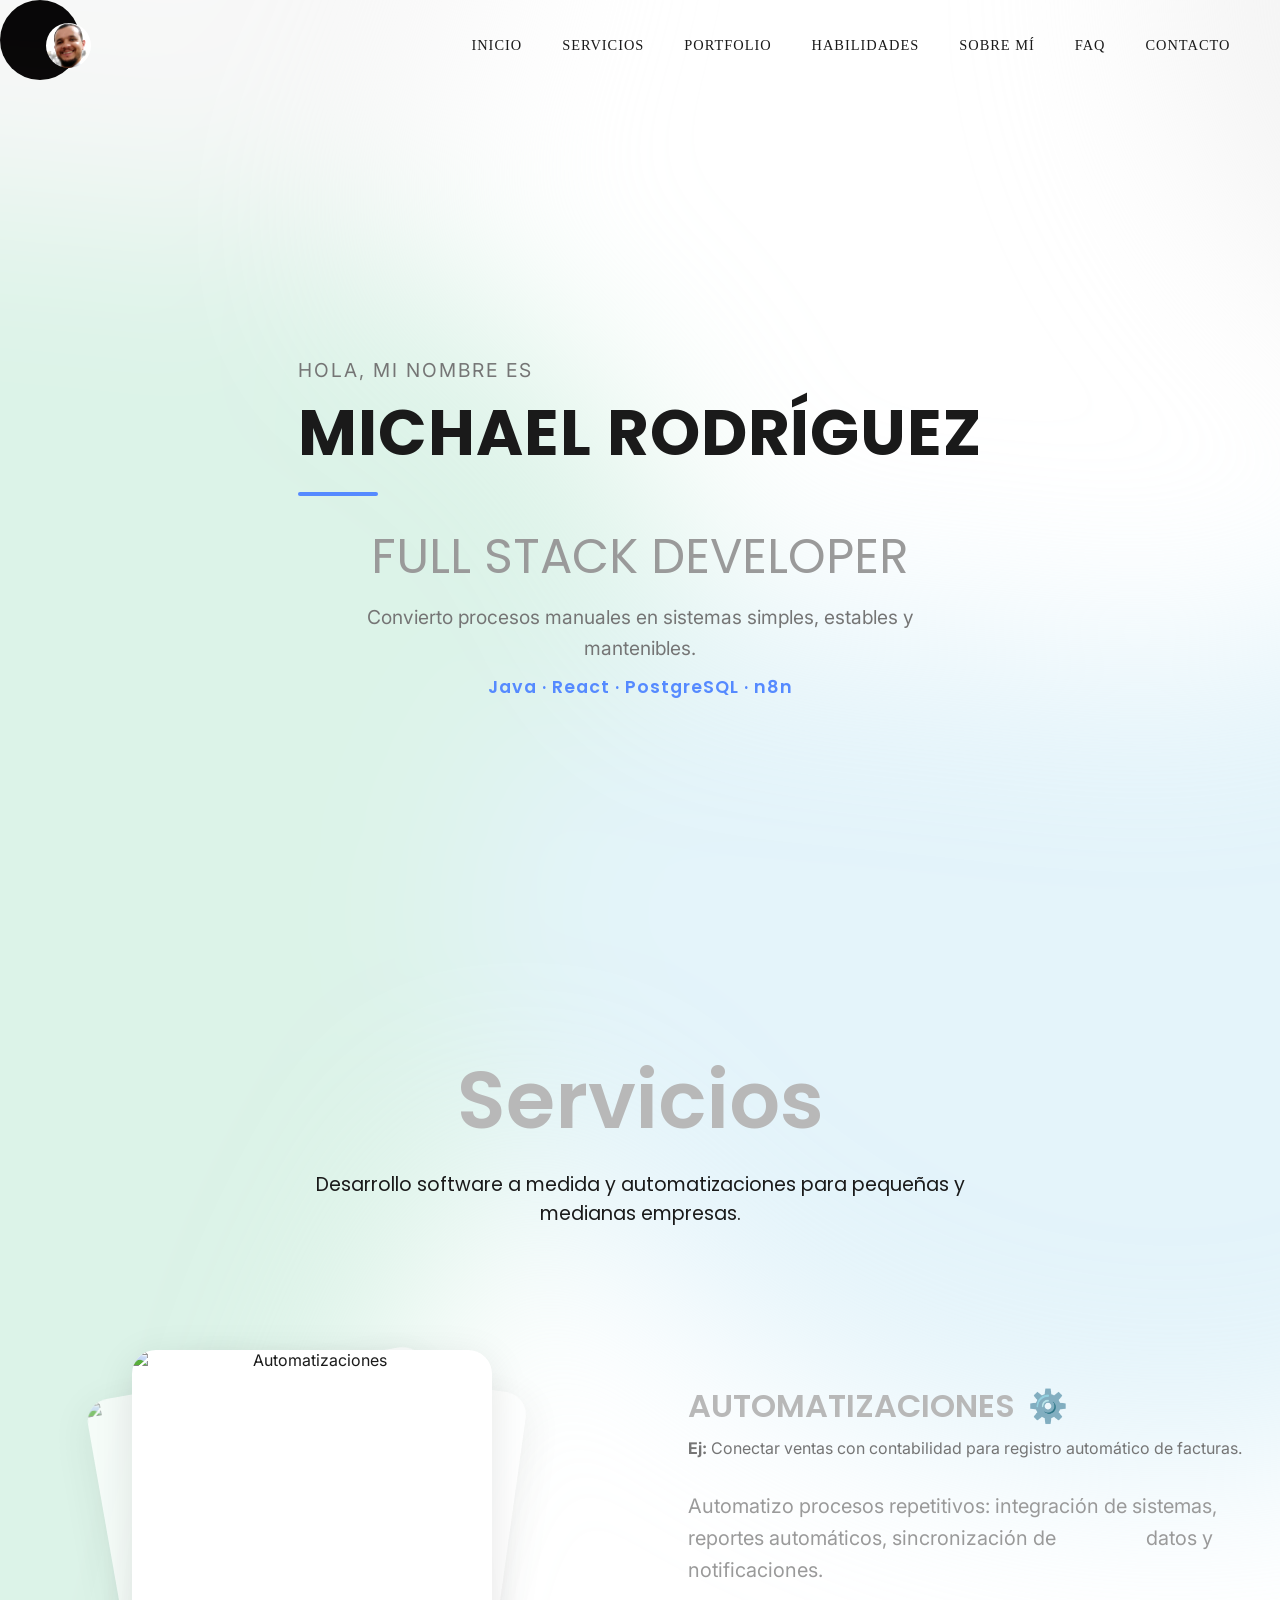
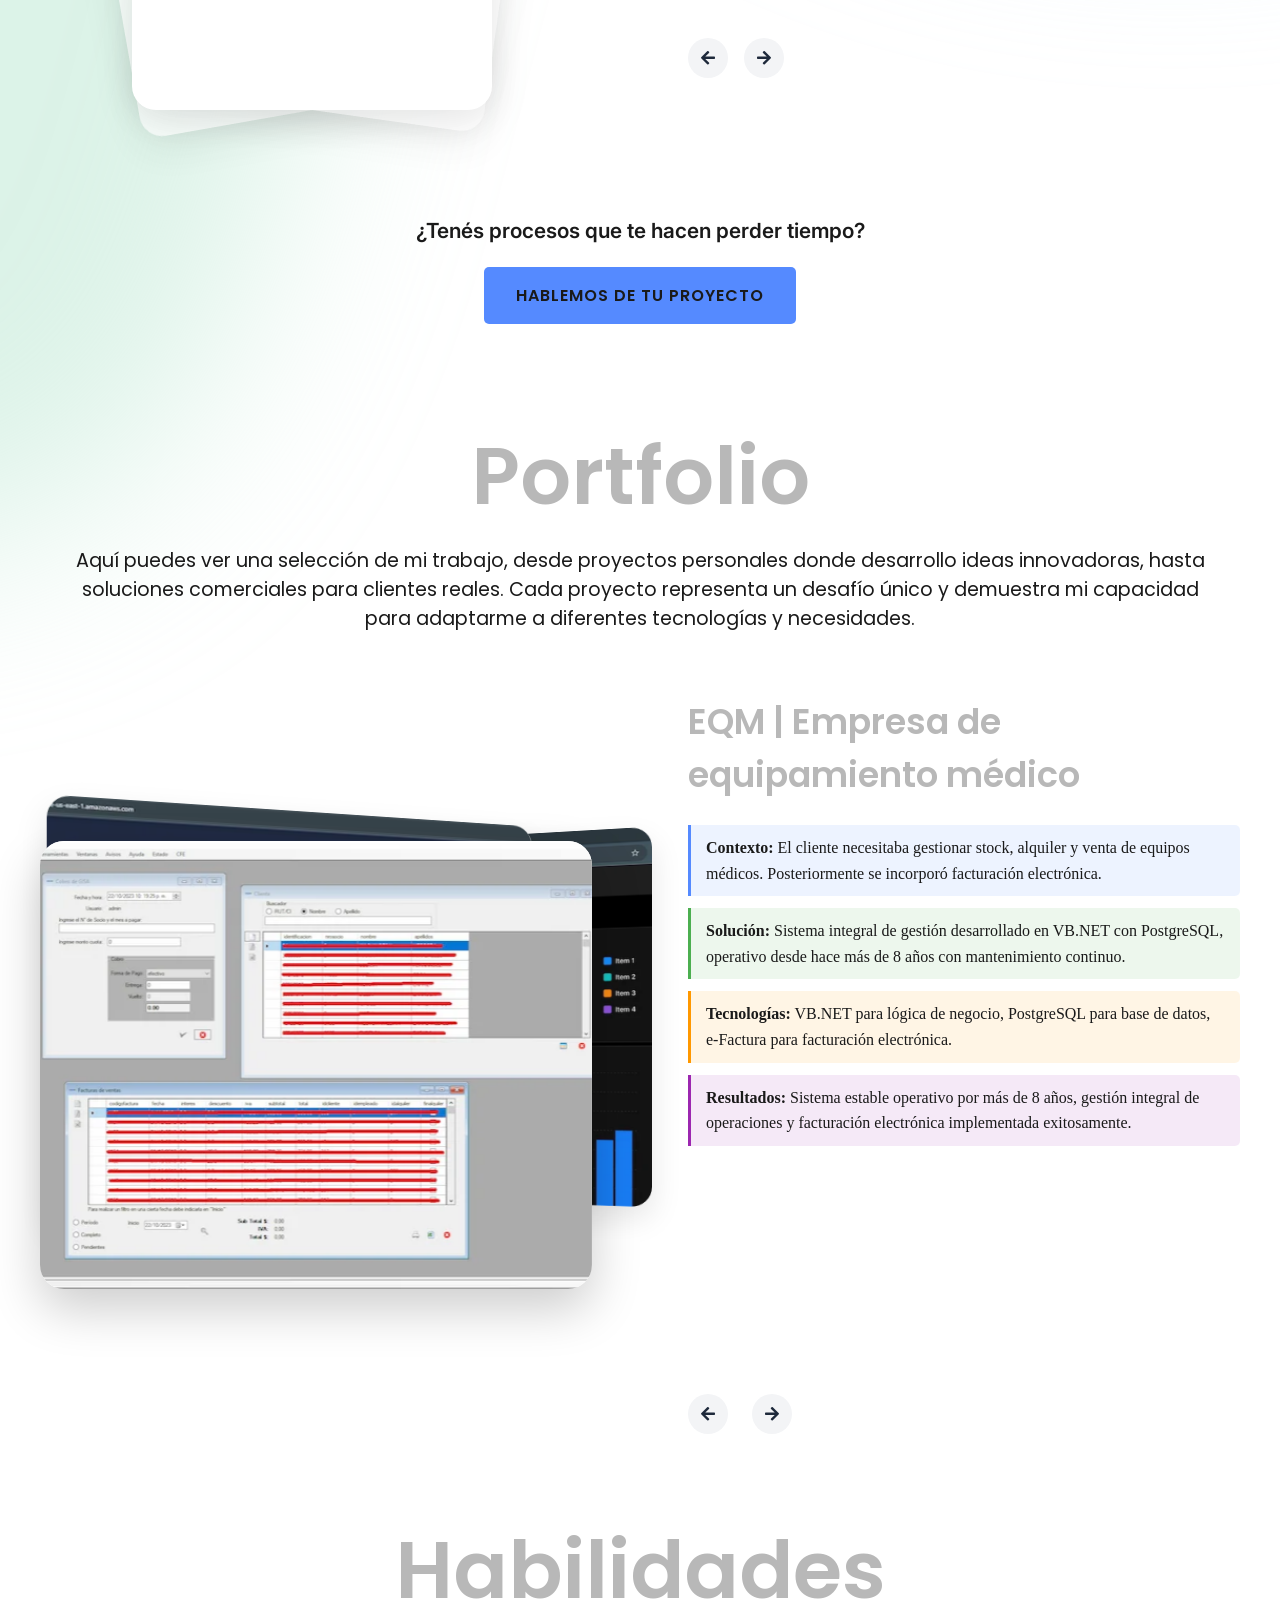
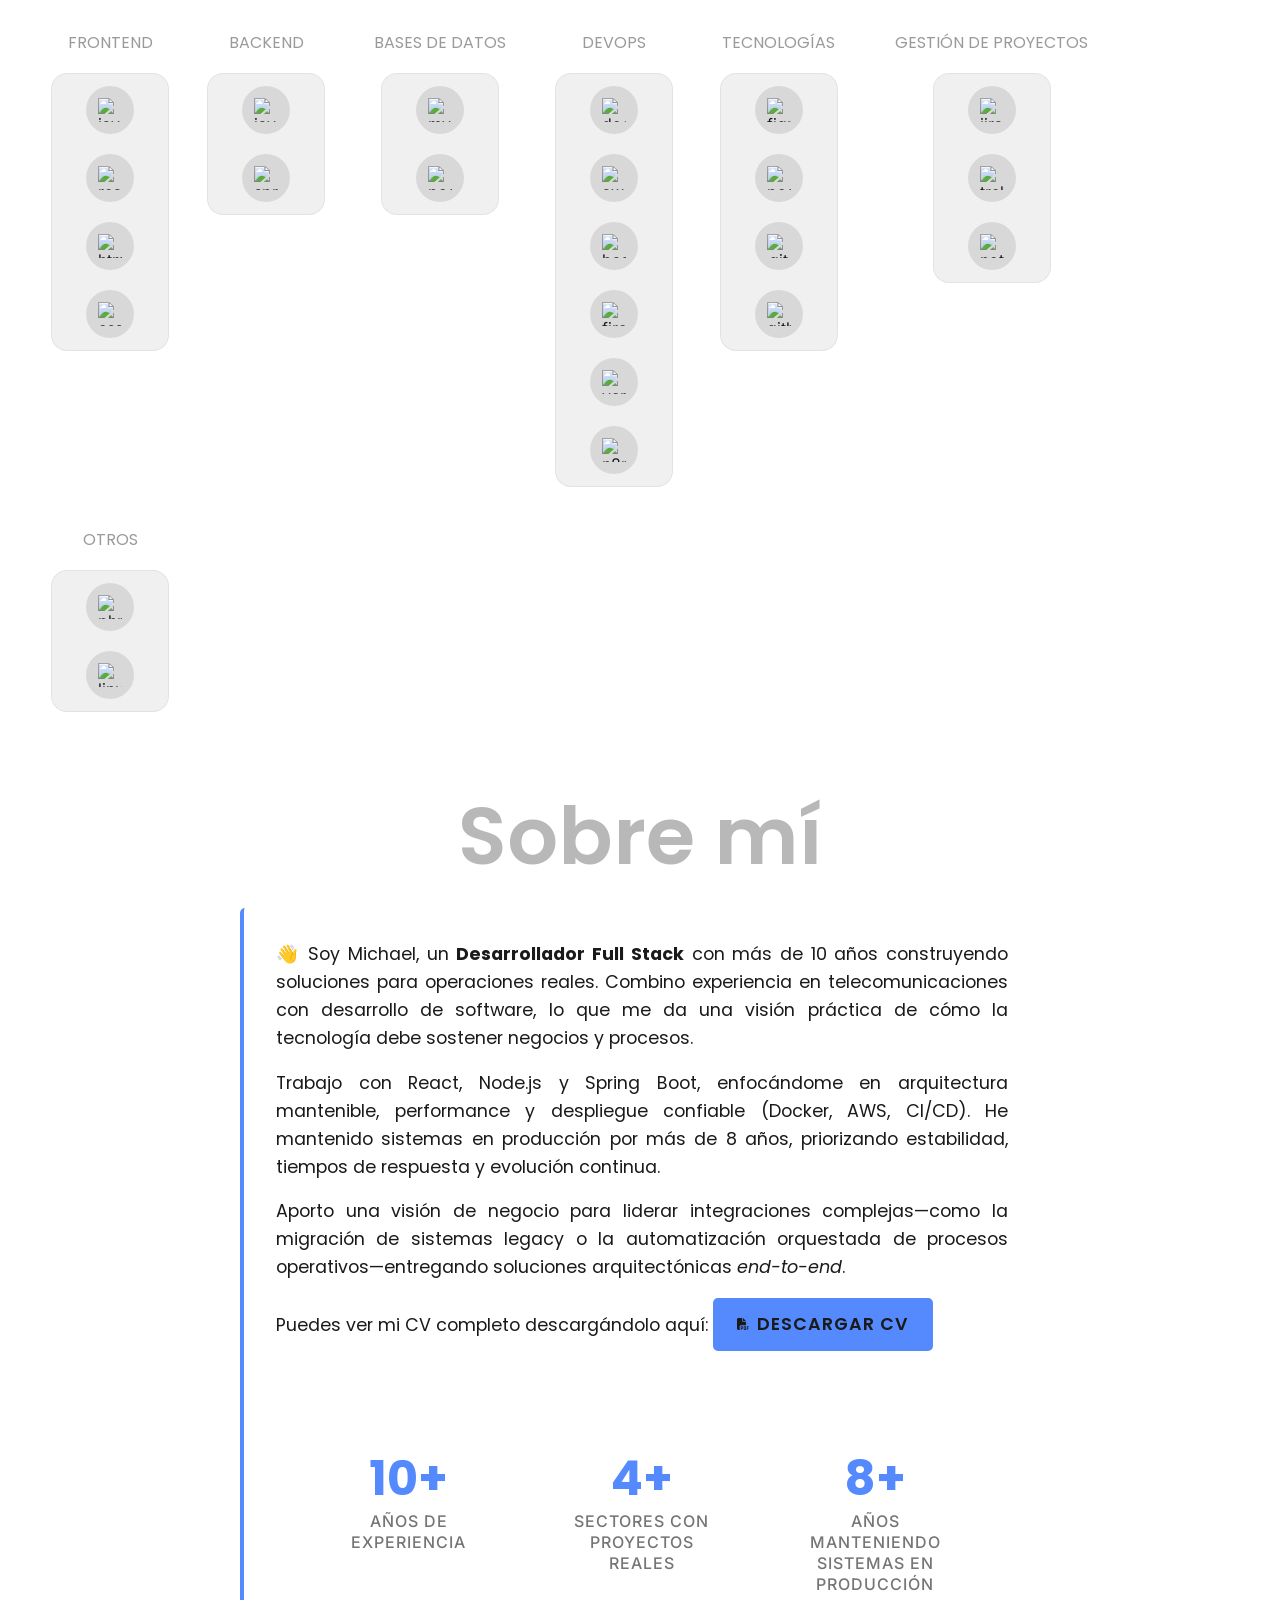
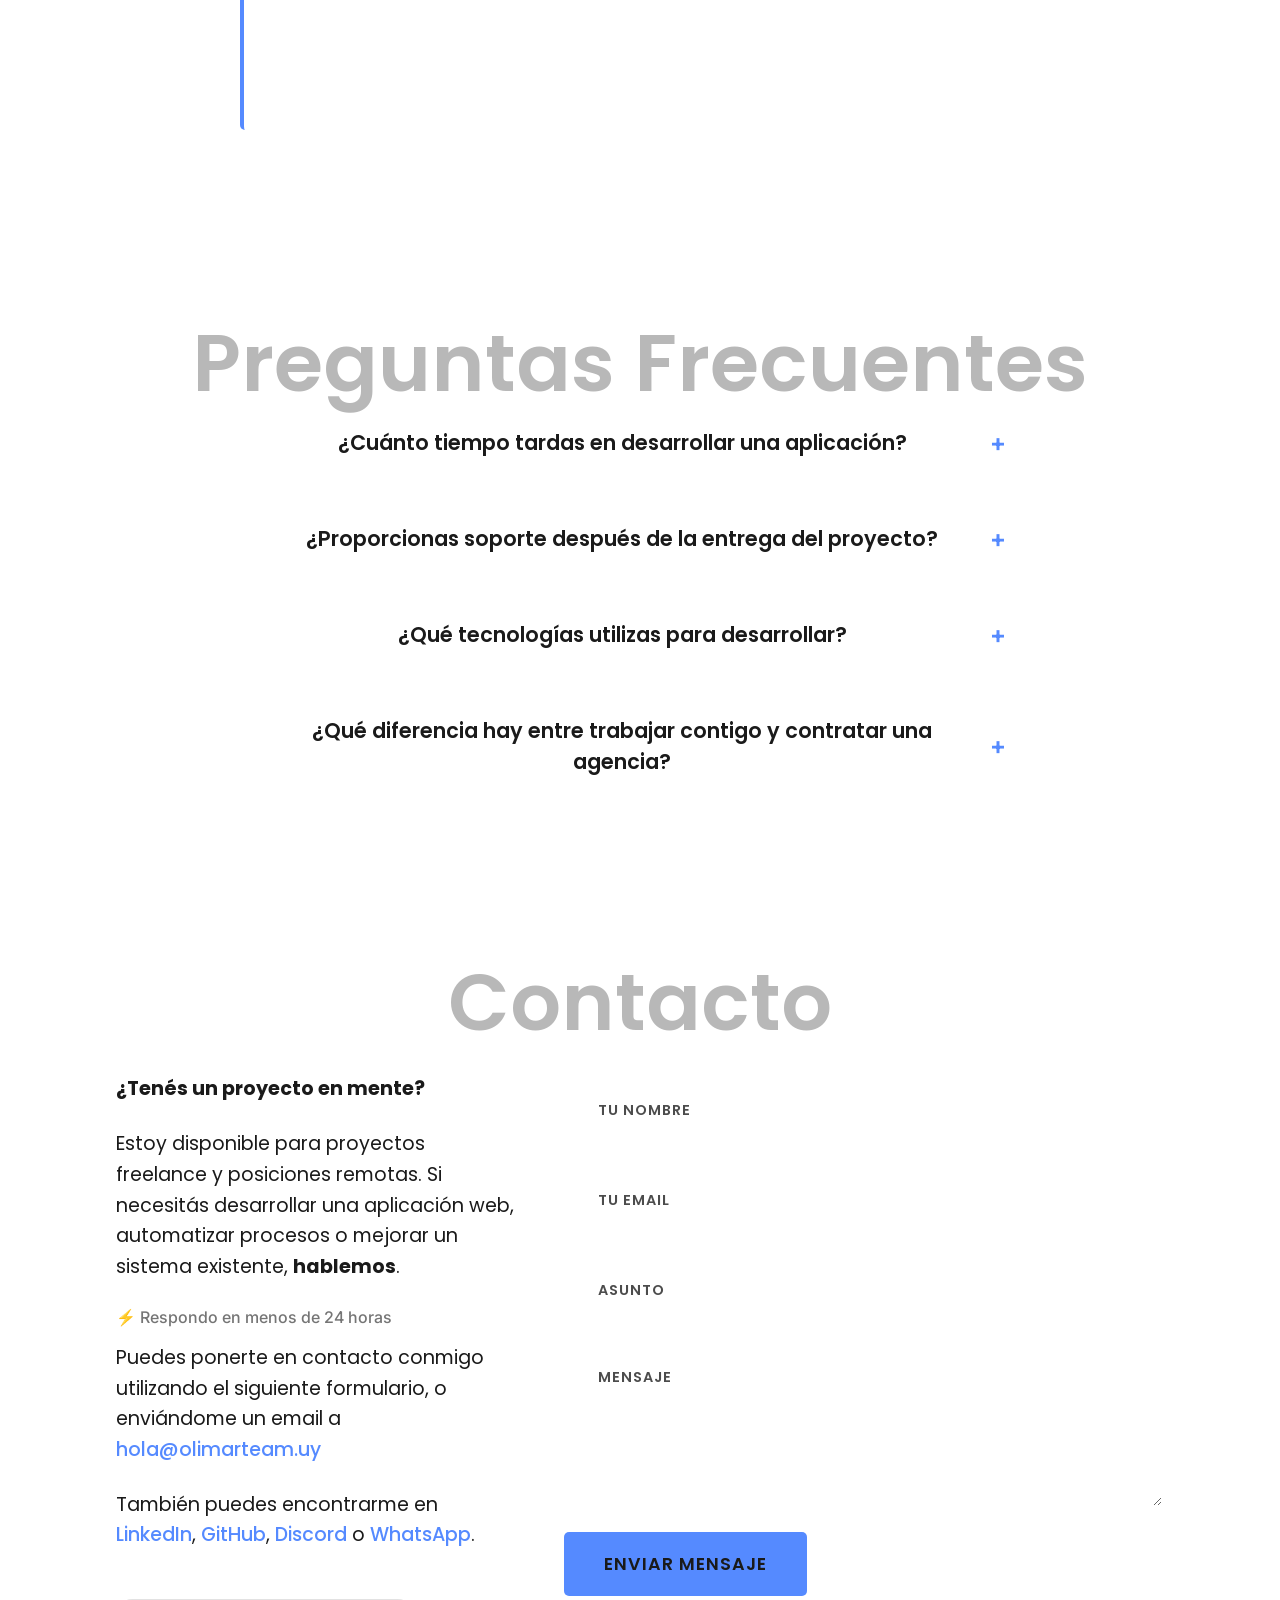
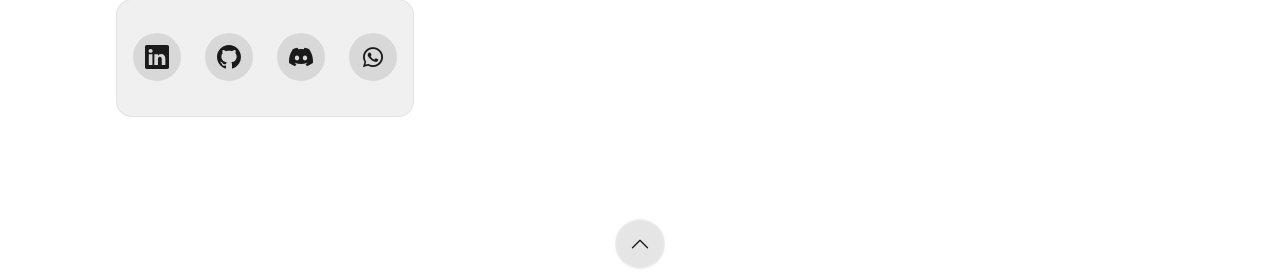
==== commit 8b84679f: "feat: mejora en la visualizacion de proyectos y servicios" ====
--- a/index.html
+++ b/index.html
@@ -174,43 +174,78 @@
         Desarrollo software a medida y automatizaciones para pequeñas y medianas empresas.
       </p>
 
-      <div class="servicios-grid">
-        <div class="servicio-card">
-          <div class="servicio-icono">⚙️</div>
-          <h3 class="servicio-titulo">Automatizaciones</h3>
-          <p class="servicio-descripcion">
-            Automatizo procesos repetitivos: integración de sistemas, reportes automáticos,
-            sincronización de datos y notificaciones.
-          </p>
-          <p class="servicio-ejemplo">
-            <strong>Ej:</strong> Conectar ventas con contabilidad para registro automático de facturas.
-          </p>
-        </div>
-
-        <div class="servicio-card">
-          <div class="servicio-icono">💻</div>
-          <h3 class="servicio-titulo">Aplicaciones Web</h3>
-          <p class="servicio-descripcion">
-            Sistemas completos: gestión de clientes, inventario, facturación y reportes.
-            Soluciones escalables con React, Node.js y PostgreSQL.
-          </p>
-          <p class="servicio-ejemplo">
-            <strong>Ej:</strong> Sistema de gestión que reemplace planillas Excel por una plataforma profesional.
-          </p>
-        </div>
-
-        <div class="servicio-card">
-          <div class="servicio-icono">🔧</div>
-          <h3 class="servicio-titulo">Mantenimiento & Soporte</h3>
-          <p class="servicio-descripcion">
-            Mantenimiento de sistemas existentes, actualizaciones, corrección de bugs
-            y soporte técnico continuo para sistemas legacy y modernos.
-          </p>
-          <p class="servicio-ejemplo">
-            <strong>Ej:</strong> Mantener tu sistema actual y agregar funcionalidades según tu negocio crece.
-          </p>
+
+      <div class="animated-services-container" id="animated-services">
+        <div class="as-grid">
+
+          <!-- Lado Izquierdo: Stack de imágenes (Z-index layering 3D) -->
+          <div class="as-image-container">
+            <!-- Servicio 1 -->
+            <div class="as-img-wrapper" data-index="0" data-rotate="-8">
+              <img src="https://images.unsplash.com/photo-1551288049-bebda4e38f71?q=80&w=3540&auto=format&fit=crop"
+                alt="Automatizaciones" loading="lazy" />
+            </div>
+            <!-- Servicio 2 -->
+            <div class="as-img-wrapper" data-index="1" data-rotate="8">
+              <img src="https://images.unsplash.com/photo-1555066931-4365d14bab8c?q=80&w=3540&auto=format&fit=crop"
+                alt="Aplicaciones Web" loading="lazy" />
+            </div>
+            <!-- Servicio 3 -->
+            <div class="as-img-wrapper" data-index="2" data-rotate="-10">
+              <img src="https://images.unsplash.com/photo-1518770660439-4636190af475?q=80&w=3540&auto=format&fit=crop"
+                alt="Mantenimiento y Soporte" loading="lazy" />
+            </div>
+          </div>
+
+          <!-- Lado Derecho: Textos -->
+          <div class="as-content-container">
+            <div class="as-texts-container">
+
+              <!-- Servicio 1 -->
+              <div class="as-text-wrapper active" data-index="0">
+                <h3 class="h3 name">Automatizaciones <span>⚙️</span></h3>
+                <p class="designation"><strong>Ej:</strong> Conectar ventas con contabilidad para registro automático de
+                  facturas.</p>
+                <div class="quote">
+                  Automatizo procesos repetitivos: integración de sistemas, reportes automáticos, sincronización de
+                  datos y notificaciones.
+                </div>
+              </div>
+
+              <!-- Servicio 2 -->
+              <div class="as-text-wrapper" data-index="1">
+                <h3 class="h3 name">Aplicaciones Web <span>💻</span></h3>
+                <p class="designation"><strong>Ej:</strong> Sistema de gestión que reemplace planillas Excel por una
+                  plataforma profesional.</p>
+                <div class="quote">
+                  Sistemas completos: gestión de clientes, inventario, facturación y reportes. Soluciones escalables con
+                  React, Node.js y PostgreSQL.
+                </div>
+              </div>
+
+              <!-- Servicio 3 -->
+              <div class="as-text-wrapper" data-index="2">
+                <h3 class="h3 name">Mantenimiento & Soporte <span>🔧</span></h3>
+                <p class="designation"><strong>Ej:</strong> Mantener tu sistema actual y agregar funcionalidades según
+                  tu negocio crece.</p>
+                <div class="quote">
+                  Mantenimiento de sistemas existentes, actualizaciones, corrección de bugs y soporte técnico continuo
+                  para sistemas legacy y modernos.
+                </div>
+              </div>
+
+            </div>
+
+            <div class="as-arrows">
+              <button class="as-arrow as-prev" aria-label="Servicio anterior"><i class="fas fa-arrow-left"></i></button>
+              <button class="as-arrow as-next" aria-label="Siguiente servicio"><i
+                  class="fas fa-arrow-right"></i></button>
+            </div>
+          </div>
+
         </div>
       </div>
+
 
       <div class="servicios-cta">
         <p>¿Tenés procesos que te hacen perder tiempo?</p>
@@ -228,435 +263,357 @@
       </p>
 
       <!-- INICIO DE LOS PROYECTOS -->
-      <div class="slider">
-        <div class="slider_container container">
-          <img src="assets/leftArrow.svg" class="slider_arrow" id="before" alt="Proyecto anterior"
-            aria-label="Ver proyecto anterior" />
-          <section class="slider_body slider_body--show" data-id="1">
-            <div class="slider_texts">
-              <h2 class="subtitle">e-commerce</h2>
-              <div class="project-details">
-                <p class="project-context"><strong>Contexto:</strong> Desarrollo de plataforma eCommerce personal para
-                  demostrar habilidades full-stack y crear una base reutilizable para proyectos comerciales.</p>
-                <p class="project-solution"><strong>Solución:</strong> Plataforma completa con catálogo de productos,
-                  carrito de compras, sistema de pagos integrado y panel de administración.</p>
-                <p class="project-tech"><strong>Tecnologías:</strong> React para interfaz de usuario, Material UI para
-                  componentes, MercadoPago para pagos, Firebase para backend, Formik/Yup para validaciones.</p>
-                <p class="project-results"><strong>Resultados:</strong> Proyecto funcional que sirvió como base para
-                  proyectos comerciales posteriores, demostrando habilidades full-stack completas.</p>
+      <div class="circular-slider-container" id="cs-container">
+        <div class="circular-slider-grid">
+
+          <!-- Contenedor de Imágenes -->
+          <div class="cs-image-container" id="cs-image-container">
+            <div class="cs-image-wrapper" data-index="0">
+              <figure class="slider_picture">
+                <img src="assets/eqm.webp" class="slider_img" alt="Vista previa del sistema EQM" loading="lazy" />
+              </figure>
+            </div>
+
+            <div class="cs-image-wrapper" data-index="1">
+              <figure class="slider_picture">
+                <img src="assets/nexo360.webp" class="slider_img" alt="Vista previa del proyecto Nexo 360"
+                  loading="lazy" />
+              </figure>
+            </div>
+
+            <div class="cs-image-wrapper" data-index="2">
+              <figure class="slider_picture">
+                <a href="http://yerbalito.uy" target="_blank">
+                  <img src="assets/yerbalito.webp" class="slider_img"
+                    alt="Vista previa del sitio web del Club Yerbalito" loading="lazy" />
+                </a>
+              </figure>
+            </div>
+
+            <div class="cs-image-wrapper" data-index="3">
+              <figure class="slider_picture">
+                <a href="https://e-commerce-v4.vercel.app/" target="_blank">
+                  <img src="assets/eCommerce.webp" class="slider_img" alt="Vista previa eCommerce" loading="lazy" />
+                </a>
+              </figure>
+            </div>
+
+            <div class="cs-image-wrapper" data-index="4">
+              <figure class="slider_picture">
+                <a href="https://www.kukastore.com.uy" target="_blank">
+                  <img src="assets/kukastore.webp" class="slider_img" alt="Vista previa de Kuka Store" loading="lazy" />
+                </a>
+              </figure>
+            </div>
+
+            <div class="cs-image-wrapper" data-index="5">
+              <figure class="slider_picture">
+                <a href="https://www.indiacueros.com.uy" target="_blank">
+                  <img src="assets/indiacueros.webp" class="slider_img" alt="Vista previa de India Cueros"
+                    loading="lazy" />
+                </a>
+              </figure>
+            </div>
+
+            <div class="cs-image-wrapper" data-index="6">
+              <figure class="slider_picture">
+                <div class="flow-wrap" role="img"
+                  aria-label="Simulación de flujo de automatización: n8n a Google Sheets, Gmail y WhatsApp">
+                  <svg class="flow-sim" viewBox="0 0 420 180" xmlns="http://www.w3.org/2000/svg"
+                    preserveAspectRatio="xMidYMid meet">
+                    <g class="arrows" fill="none" stroke-width="2">
+                      <path class="arrow a1" d="M96 90 L120 90" stroke="#4A5568" />
+                      <path class="arrow a2" d="M180 90 L200 90" stroke="#4A5568" />
+                      <path class="arrow a3" d="M260 90 L290 50" stroke="#4A5568" />
+                      <path class="arrow a4" d="M260 90 L290 130" stroke="#4A5568" />
+                      <path class="arrow a5" d="M354 45 L380 65" stroke="#4A5568" />
+                      <path class="arrow a6" d="M354 135 L380 120" stroke="#4A5568" />
+                    </g>
+                    <g class="nodes">
+                      <g class="node" id="node-wa-client">
+                        <g transform="translate(40, 60)">
+                          <svg width="50" height="50" viewBox="0 0 24 24" fill="#0891B2">
+                            <path
+                              d="M12 12c2.21 0 4-1.79 4-4s-1.79-4-4-4-4 1.79-4 4 1.79 4 4 4zm0 2c-2.67 0-8 1.34-8 4v2h16v-2c0-2.66-5.33-4-8-4z" />
+                          </svg>
+                        </g>
+                      </g>
+                      <g class="node" id="node-n8n">
+                        <foreignObject x="130" y="70" width="50" height="50">
+                          <img src="https://cdn.simpleicons.org/n8n/111827" alt="n8n" width="50" height="50"
+                            style="object-fit: contain;" />
+                        </foreignObject>
+                      </g>
+                      <g class="node" id="node-sheets">
+                        <foreignObject x="210" y="70" width="50" height="50">
+                          <img src="https://cdn.simpleicons.org/googlesheets/0F9D58" alt="Google Sheets" width="50"
+                            height="50" style="object-fit: contain;" />
+                        </foreignObject>
+                      </g>
+                      <g class="node" id="node-wa-yes">
+                        <g transform="translate(300, 25)">
+                          <svg width="50" height="50" viewBox="0 0 24 24" fill="#25D366">
+                            <path
+                              d="M17.472 14.382c-.297-.149-1.758-.867-2.03-.967-.273-.099-.471-.148-.67.15-.197.297-.767.966-.94 1.164-.173.199-.347.223-.644.075-.297-.15-1.255-.463-2.39-1.475-.883-.788-1.48-1.761-1.653-2.059-.173-.297-.018-.458.13-.606.134-.133.298-.347.446-.52.149-.174.198-.298.298-.497.099-.198.05-.371-.025-.52-.075-.149-.669-1.612-.916-2.207-.242-.579-.487-.5-.669-.51-.173-.008-.371-.01-.57-.01-.198 0-.52.074-.792.372-.272.297-1.04 1.016-1.04 2.479 0 1.462 1.065 2.875 1.213 3.074.149.198 2.096 3.2 5.077 4.487.709.306 1.262.489 1.694.625.712.227 1.36.195 1.871.118.571-.085 1.758-.719 2.006-1.413.248-.694.248-1.289.173-1.413-.074-.124-.272-.198-.57-.347m-5.421 7.403h-.004a9.87 9.87 0 01-5.031-1.378l-.361-.214-3.741.982.998-3.648-.235-.374a9.86 9.86 0 01-1.51-5.26c.001-5.45 4.436-9.884 9.888-9.884 2.64 0 5.122 1.03 6.988 2.898a9.825 9.825 0 012.893 6.994c-.003 5.45-4.437 9.884-9.885 9.884m8.413-18.297A11.815 11.815 0 0012.05 0C5.495 0 .16 5.335.157 11.892c0 2.096.547 4.142 1.588 5.945L.057 24l6.305-1.654a11.882 11.882 0 005.683 1.448h.005c6.554 0 11.89-5.335 11.893-11.893a11.821 11.821 0 00-3.48-8.413Z" />
+                          </svg>
+                        </g>
+                      </g>
+                      <g class="node" id="node-gmail-yes">
+                        <g transform="translate(400, 50)">
+                          <svg width="50" height="50" viewBox="0 0 24 24" fill="#DB4437">
+                            <path
+                              d="M20 4H4c-1.1 0-2 .9-2 2v12c0 1.1.9 2 2 2h16c1.1 0 2-.9 2-2V6c0-1.1-.9-2-2-2zm0 4l-8 5-8-5V6l8 5 8-5v2z" />
+                          </svg>
+                        </g>
+                      </g>
+                      <g class="node" id="node-wa-no">
+                        <g transform="translate(300, 115)">
+                          <svg width="50" height="50" viewBox="0 0 24 24" fill="#25D366">
+                            <path
+                              d="M17.472 14.382c-.297-.149-1.758-.867-2.03-.967-.273-.099-.471-.148-.67.15-.197.297-.767.966-.94 1.164-.173.199-.347.223-.644.075-.297-.15-1.255-.463-2.39-1.475-.883-.788-1.48-1.761-1.653-2.059-.173-.297-.018-.458.13-.606.134-.133.298-.347.446-.52.149-.174.198-.298.298-.497.099-.198.05-.371-.025-.52-.075-.149-.669-1.612-.916-2.207-.242-.579-.487-.5-.669-.51-.173-.008-.371-.01-.57-.01-.198 0-.52.074-.792.372-.272.297-1.04 1.016-1.04 2.479 0 1.462 1.065 2.875 1.213 3.074.149.198 2.096 3.2 5.077 4.487.709.306 1.262.489 1.694.625.712.227 1.36.195 1.871.118.571-.085 1.758-.719 2.006-1.413.248-.694.248-1.289.173-1.413-.074-.124-.272-.198-.57-.347m-5.421 7.403h-.004a9.87 9.87 0 01-5.031-1.378l-.361-.214-3.741.982.998-3.648-.235-.374a9.86 9.86 0 01-1.51-5.26c.001-5.45 4.436-9.884 9.888-9.884 2.64 0 5.122 1.03 6.988 2.898a9.825 9.825 0 012.893 6.994c-.003 5.45-4.437 9.884-9.885 9.884m8.413-18.297A11.815 11.815 0 0012.05 0C5.495 0 .16 5.335.157 11.892c0 2.096.547 4.142 1.588 5.945L.057 24l6.305-1.654a11.882 11.882 0 005.683 1.448h.005c6.554 0 11.89-5.335 11.893-11.893a11.821 11.821 0 00-3.48-8.413Z" />
+                          </svg>
+                        </g>
+                      </g>
+                      <g class="node" id="node-gmail-no">
+                        <g transform="translate(400, 105)">
+                          <svg width="50" height="50" viewBox="0 0 24 24" fill="#DB4437">
+                            <path
+                              d="M20 4H4c-1.1 0-2 .9-2 2v12c0 1.1.9 2 2 2h16c1.1 0 2-.9 2-2V6c0-1.1-.9-2-2-2zm0 4l-8 5-8-5V6l8 5 8-5v2z" />
+                          </svg>
+                        </g>
+                      </g>
+                      <text x="210" y="10" text-anchor="middle" class="flow-label flow-label-1" fill="#4A5568"
+                        font-size="12" font-weight="600" font-family="var(--tipo-principal)">Consulta del cliente</text>
+                      <text x="210" y="10" text-anchor="middle" class="flow-label flow-label-2" fill="#4A5568"
+                        font-size="12" font-weight="600" font-family="var(--tipo-principal)">Procesamiento en n8n</text>
+                      <text x="210" y="10" text-anchor="middle" class="flow-label flow-label-3" fill="#4A5568"
+                        font-size="12" font-weight="600" font-family="var(--tipo-principal)">Consulta en Google
+                        Sheets</text>
+                      <text x="210" y="10" text-anchor="middle" class="flow-label flow-label-4-yes" fill="#4A5568"
+                        font-size="12" font-weight="600" font-family="var(--tipo-principal)">Respuesta positiva al
+                        cliente</text>
+                      <text x="210" y="10" text-anchor="middle" class="flow-label flow-label-5-yes" fill="#4A5568"
+                        font-size="12" font-weight="600" font-family="var(--tipo-principal)">Aviso por correo al
+                        comercio</text>
+                      <text x="210" y="10" text-anchor="middle" class="flow-label flow-label-4-no" fill="#4A5568"
+                        font-size="12" font-weight="600" font-family="var(--tipo-principal)">Respuesta negativa al
+                        cliente</text>
+                      <text x="210" y="10" text-anchor="middle" class="flow-label flow-label-5-no" fill="#4A5568"
+                        font-size="12" font-weight="600" font-family="var(--tipo-principal)">Aviso por correo al
+                        comercio</text>
+                    </g>
+                    <circle class="flow-dot dot-single" cx="60" cy="90" r="8" fill="#10B981" />
+                  </svg>
+                </div>
+              </figure>
+            </div>
+
+            <div class="cs-image-wrapper" data-index="7">
+              <figure class="slider_picture">
+                <a href="https://touruguay-front-production.up.railway.app" target="_blank">
+                  <img src="assets/Touruguay.webp" class="slider_img" alt="Vista previa del sitio web Touruguay"
+                    loading="lazy" />
+                </a>
+              </figure>
+            </div>
+          </div>
+
+          <!-- Contenedor de Textos -->
+          <div class="cs-content-container">
+            <div class="cs-texts-container" id="cs-texts-container">
+
+              <!-- Project 5 -->
+              <div class="cs-text-wrapper active" data-index="0">
+                <h2 class="subtitle">EQM | Empresa de equipamiento médico</h2>
+                <div class="project-details">
+                  <p class="project-context"><strong>Contexto:</strong> El cliente necesitaba gestionar stock, alquiler
+                    y venta de equipos médicos. Posteriormente se incorporó facturación electrónica.</p>
+                  <p class="project-solution"><strong>Solución:</strong> Sistema integral de gestión desarrollado en
+                    VB.NET con PostgreSQL, operativo desde hace más de 8 años con mantenimiento continuo.</p>
+                  <p class="project-tech"><strong>Tecnologías:</strong> VB.NET para lógica de negocio, PostgreSQL para
+                    base de datos, e-Factura para facturación electrónica.</p>
+                  <p class="project-results"><strong>Resultados:</strong> Sistema estable operativo por más de 8 años,
+                    gestión integral de operaciones y facturación electrónica implementada exitosamente.</p>
+                </div>
+                <div class="tags-container">
+                  <span class="tag vb-net">VB.NET</span>
+                  <span class="tag postgresql">PostgreSQL</span>
+                  <span class="tag eFactura">e-Factura</span>
+                </div>
               </div>
-              <span class="tag react">React</span>
-              <span class="tag nodejs">Node.js</span>
-              <span class="tag vite">Vite</span>
-              <span class="tag mercado-pago">Mercado Pago</span>
-              <span class="tag material-ui">Material UI</span>
-              <span class="tag axios">Axios</span>
-              <span class="tag firebase">Firebase</span>
-              <span class="tag formik">Formik</span>
-              <span class="tag sweetalert">SweetAlert</span>
-              <span class="tag uuid">UUID</span>
-              <span class="tag yup">Yup</span>
-              <span class="tag react-router-dom">React Router DOM</span>
-              <span class="tag canvas-confetti">Canvas Confetti</span>
-            </div>
-
-            <figure class="slider_picture">
-              <a href="https://e-commerce-v4.vercel.app/" target="_blank">
-                <img src="assets/eCommerce.webp" class="slider_img" alt="Vista previa eCommerce desarrollado en React"
-                  loading="lazy" />
-              </a>
-            </figure>
-          </section>
-
-          <section class="slider_body" data-id="7">
-            <div class="slider_texts">
-              <h2 class="subtitle">e-commerce | Kuka Store</h2>
-              <div class="project-details">
-                <p class="project-context"><strong>Contexto:</strong> Tienda de vestimenta para jóvenes necesitaba
-                  expandirse al canal online y automatizar procesos de venta.</p>
-                <p class="project-solution"><strong>Solución:</strong> Plataforma eCommerce completa con catálogo de
-                  productos, carrito de compras, sistema de pagos y panel de administración.</p>
-                <p class="project-tech"><strong>Tecnologías:</strong> React para interfaz de usuario, Material UI para
-                  componentes, MercadoPago para pagos, Firebase para backend, Formik/Yup para validaciones.</p>
-                <p class="project-results"><strong>Resultados:</strong> Tienda online operativa, aumento de alcance de
-                  clientes y automatización completa del proceso de ventas.</p>
+
+              <!-- Project 6 -->
+              <div class="cs-text-wrapper exit" data-index="1">
+                <h2 class="subtitle">Nexo 360 | Empresa de equipamiento médico</h2>
+                <div class="project-details">
+                  <p class="project-context"><strong>Contexto:</strong> Empresa de equipamiento médico y servicios de
+                    acompañamiento con 2 sistemas legacy separados (10+ años de data): EQM y GISA. Operaban con procesos
+                    manuales duplicados, datos inconsistentes y falta de integración entre sistemas.</p>
+                  <p class="project-solution"><strong>Solución:</strong> Sistema integral moderno (ERP + CRM) con
+                    arquitectura de microservicios que unifica ambos sistemas legacy. Incluye gestión de
+                    clientes/socios, inventario de equipos médicos, servicios de acompañamiento, facturación
+                    electrónica, reportes analíticos y dashboard ejecutivo.</p>
+                  <p class="project-tech"><strong>Tecnologías:</strong> Spring Boot, React + Refine, Keycloak, Docker +
+                    Docker Compose, PostgreSQL, Kafka, ELK Stack, GitHub Actions.</p>
+                  <p class="project-results"><strong>Resultados:</strong> Proyecto en desarrollo activo (Fase 3 de 4).
+                    Arquitectura completa desplegada con Keycloak, microservicios operativos y módulos core funcionando.
+                  </p>
+                </div>
+                <div class="tags-container">
+                  <span class="tag spring-boot">Spring Boot</span>
+                  <span class="tag react">React</span>
+                  <span class="tag postgresql">PostgreSQL</span>
+                  <span class="tag keycloak">Keycloak</span>
+                  <span class="tag docker">Docker</span>
+                  <span class="tag kafka">Kafka</span>
+                  <span class="tag elasticsearch">ElasticSearch</span>
+                  <span class="tag jira">Jira</span>
+                  <span class="tag confluence">Confluence</span>
+                </div>
               </div>
-              <span class="tag react">React</span>
-              <span class="tag nodejs">Node.js</span>
-              <span class="tag vite">Vite</span>
-              <span class="tag material-ui">Material UI</span>
-              <span class="tag mercado-pago">Mercado Pago</span>
-              <span class="tag firebase">Firebase</span>
-              <span class="tag formik">Formik</span>
-              <span class="tag sweetalert">SweetAlert</span>
-              <span class="tag uuid">UUID</span>
-              <span class="tag yup">Yup</span>
-              <span class="tag react-router-dom">React Router DOM</span>
-              <span class="tag canvas-confetti">Canvas Confetti</span>
-              <span class="tag axios">Axios</span>
-            </div>
-            <figure class="slider_picture">
-              <a href="https://www.kukastore.com.uy" target="_blank">
-                <img src="assets/kukastore.webp" class="slider_img" alt="Vista previa de Kuka Store" loading="lazy" />
-              </a>
-            </figure>
-          </section>
-
-          <section class="slider_body" data-id="8">
-            <div class="slider_texts">
-              <h2 class="subtitle">e-commerce | India Cueros</h2>
-              <div class="project-details">
-                <p class="project-context"><strong>Contexto:</strong> Negocio de artesanías y artículos en cuero
-                  necesitaba establecer presencia online y mostrar su catálogo de productos.</p>
-                <p class="project-solution"><strong>Solución:</strong> Sitio web corporativo con catálogo de productos,
-                  información del negocio y formulario de contacto.</p>
-                <p class="project-tech"><strong>Tecnologías:</strong> React para interfaz de usuario, Material UI para
-                  componentes, Firebase para backend, Formik/Yup para validaciones.</p>
-                <p class="project-results"><strong>Resultados:</strong> Presencia online establecida, mejor visibilidad
-                  en buscadores y canal de contacto directo con clientes.</p>
+
+              <!-- Project 4 -->
+              <div class="cs-text-wrapper exit" data-index="2">
+                <h2 class="subtitle">Gestión Deportiva | Club Yerbalito de Fútbol</h2>
+                <div class="project-details">
+                  <p class="project-context"><strong>Contexto:</strong> Club de baby fútbol con 160+ jugadores en 11
+                    categorías gestionaba cuotas manualmente con planillas Excel, generando errores, pagos duplicados y
+                    pérdida de tiempo administrativo.</p>
+                  <p class="project-solution"><strong>Solución:</strong> Sistema web completo con gestión de jugadores,
+                    pagos mensuales, generación de comprobantes PDF, reportes anuales, fixture de partidos y blog de
+                    noticias. Incluye sistema de hermanos con pagos compartidos y notificaciones de cumpleaños.</p>
+                  <p class="project-tech"><strong>Tecnologías:</strong> React + Vite para frontend, Node.js + Express
+                    para backend, MySQL para base de datos, Material-UI + Tailwind para UI, Docker para despliegue.</p>
+                  <p class="project-results"><strong>Resultados:</strong> Sistema operativo hace 8+ años con
+                    actualizaciones continuas. Reducción del 90% en tiempo administrativo, eliminación de errores de
+                    cobro, comprobantes automáticos.</p>
+                </div>
+                <div class="tags-container">
+                  <span class="tag react">React</span>
+                  <span class="tag nodejs">Node.js</span>
+                  <span class="tag express">Express</span>
+                  <span class="tag mysql">MySQL</span>
+                  <span class="tag material-ui">Material UI</span>
+                  <span class="tag tailwind">Tailwind</span>
+                  <span class="tag docker">Docker</span>
+                </div>
               </div>
-              <span class="tag react">React</span>
-              <span class="tag nodejs">Node.js</span>
-              <span class="tag vite">Vite</span>
-              <span class="tag material-ui">Material UI</span>
-              <span class="tag mercado-pago">Mercado Pago</span>
-              <span class="tag firebase">Firebase</span>
-              <span class="tag formik">Formik</span>
-              <span class="tag sweetalert">SweetAlert</span>
-              <span class="tag uuid">UUID</span>
-              <span class="tag yup">Yup</span>
-              <span class="tag react-router-dom">React Router DOM</span>
-              <span class="tag canvas-confetti">Canvas Confetti</span>
-              <span class="tag axios">Axios</span>
-            </div>
-            <figure class="slider_picture">
-              <a href="https://www.indiacueros.com.uy" target="_blank">
-                <img src="assets/indiacueros.webp" class="slider_img" alt="Vista previa de India Cueros"
-                  loading="lazy" />
-              </a>
-            </figure>
-          </section>
-
-          <!-- <section class="slider_body" data-id="2">
-            <div class="slider_texts">
-              <h2 class="subtitle">Sitio web de películas</h2>
-              <div class="project-details">
-                <p class="project-context"><strong>Contexto:</strong> Proyecto de práctica para dominar hooks avanzados de React, Context API y autenticación JWT.</p>
-                <p class="project-solution"><strong>Solución:</strong> Aplicación web completa con sistema de autenticación, rutas protegidas, gestión de películas y lista de favoritos.</p>
-                <p class="project-tech"><strong>Tecnologías:</strong> React para interfaz de usuario, Material UI para componentes, PostgreSQL para base de datos, Context API para estado global, JWT para autenticación.</p>
-                <p class="project-results"><strong>Resultados:</strong> Dominio completo de hooks avanzados, autenticación segura y arquitectura de aplicaciones React complejas.</p>
+
+              <!-- Project 1 -->
+              <div class="cs-text-wrapper exit" data-index="3">
+                <h2 class="subtitle">e-commerce</h2>
+                <div class="project-details">
+                  <p class="project-context"><strong>Contexto:</strong> Desarrollo de plataforma eCommerce personal para
+                    demostrar habilidades full-stack y crear una base reutilizable para proyectos comerciales.</p>
+                  <p class="project-solution"><strong>Solución:</strong> Plataforma completa con catálogo de productos,
+                    carrito de compras, sistema de pagos integrado y panel de administración.</p>
+                  <p class="project-tech"><strong>Tecnologías:</strong> React, Material UI, MercadoPago, Firebase,
+                    Formik, Yup.</p>
+                  <p class="project-results"><strong>Resultados:</strong> Proyecto funcional que sirvió como base para
+                    proyectos comerciales posteriores, demostrando habilidades full-stack completas.</p>
+                </div>
+                <div class="tags-container">
+                  <span class="tag react">React</span>
+                  <span class="tag nodejs">Node.js</span>
+                  <span class="tag vite">Vite</span>
+                  <span class="tag mercado-pago">Mercado Pago</span>
+                  <span class="tag firebase">Firebase</span>
+                </div>
               </div>
 
-              <span class="tag react">React</span>
-              <span class="tag vite">Vite</span>
-              <span class="tag material-ui">Material UI</span>
-              <span class="tag postgresql">PostgreSQL</span>
-              <span class="tag vercel">Vercel</span>
-              <span class="tag axios">Axios</span>
-              <span class="tag formik">Formik</span>
-              <span class="tag yup">Yup</span>
-              <span class="tag react-router-dom">React Router DOM</span>
-              <span class="tag json-server">Json-server</span>
-              <span class="tag login">Login</span>
-              <span class="tag context">Context</span>
-              <span class="tag protected">ProtectedRoutes</span>
-              <span class="tag canvas-confetti">Canvas Confetti</span>
-            </div>
-            <figure class="slider_picture">
-              <a href="https://pelis-alpha.vercel.app" target="_blank">
-                <img src="assets/pelis.webp" class="slider_img" alt="Vista previa del sitio web de películas" loading="lazy" />
-              </a>
-            </figure>
-          </section> -->
-
-          <section class="slider_body" data-id="4">
-            <div class="slider_texts">
-              <h2 class="subtitle">Sistema de Gestión Deportiva | Club Yerbalito de Fútbol</h2>
-              <div class="project-details">
-                <p class="project-context"><strong>Contexto:</strong> Club de baby fútbol con 160+ jugadores en 11
-                  categorías
-                  gestionaba cuotas manualmente con planillas Excel, generando errores, pagos duplicados
-                  y pérdida de tiempo administrativo. Necesitaban una solución integral que digitalizara
-                  todo el proceso.</p>
-                <p class="project-solution"><strong>Solución:</strong> Sistema web completo con gestión de jugadores,
-                  pagos mensuales,
-                  generación de comprobantes PDF, reportes anuales, fixture de partidos y blog
-                  de noticias. Incluye sistema de hermanos con pagos compartidos y notificaciones de cumpleaños.</p>
-                <p class="project-tech"><strong>Tecnologías:</strong> React + Vite para frontend, Node.js + Express para
-                  backend,
-                  MySQL para base de datos, Material-UI + Tailwind para UI, Docker para despliegue.
-                  Arquitectura full-stack con autenticación, validaciones avanzadas y generación de PDFs.</p>
-
-
-
-                <p class="project-results"><strong>Resultados:</strong> Sistema operativo hace 8+ años con
-                  actualizaciones continuas.
-                  Reducción del 90% en tiempo administrativo, eliminación de errores de cobro, comprobantes
-                  automáticos por WhatsApp/Email. Actualmente gestiona 160+ jugadores activos y 1000+ recibos
-                  anuales. <strong>Proyecto real en producción mantenido desde 2016.</strong></p>
+              <!-- Project 7 -->
+              <div class="cs-text-wrapper exit" data-index="4">
+                <h2 class="subtitle">e-commerce | Kuka Store</h2>
+                <div class="project-details">
+                  <p class="project-context"><strong>Contexto:</strong> Tienda de vestimenta para jóvenes necesitaba
+                    expandirse al canal online y automatizar procesos de venta.</p>
+                  <p class="project-solution"><strong>Solución:</strong> Plataforma eCommerce completa con catálogo de
+                    productos, carrito de compras, sistema de pagos y panel de administración.</p>
+                  <p class="project-tech"><strong>Tecnologías:</strong> React, Material UI, MercadoPago, Firebase.</p>
+                  <p class="project-results"><strong>Resultados:</strong> Tienda online operativa, aumento de alcance de
+                    clientes y automatización completa del proceso de ventas.</p>
+                </div>
+                <div class="tags-container">
+                  <span class="tag react">React</span>
+                  <span class="tag firebase">Firebase</span>
+                  <span class="tag mercado-pago">Mercado Pago</span>
+                </div>
               </div>
 
-
-              <span class="tag react">React</span>
-              <span class="tag nodejs">Node.js</span>
-              <span class="tag express">Express</span>
-              <span class="tag mysql">MySQL</span>
-              <span class="tag material-ui">Material UI</span>
-              <span class="tag tailwind">Tailwind</span>
-              <span class="tag docker">Docker</span>
-
-            </div>
-
-            <figure class="slider_picture">
-              <a href="http://yerbalito.uy" target="_blank">
-                <img src="assets/yerbalito.webp" class="slider_img" alt="Vista previa del sitio web del Club Yerbalito"
-                  loading="lazy" />
-              </a>
-            </figure>
-          </section>
-          <section class="slider_body" data-id="5">
-            <div class="slider_texts">
-              <h2 class="subtitle">EQM | Empresa de equipamiento médico</h2>
-              <div class="project-details">
-                <p class="project-context"><strong>Contexto:</strong> El cliente necesitaba gestionar stock, alquiler y
-                  venta de equipos médicos. Posteriormente se incorporó facturación electrónica.</p>
-                <p class="project-solution"><strong>Solución:</strong> Sistema integral de gestión desarrollado en
-                  VB.NET con PostgreSQL, operativo desde hace más de 8 años con mantenimiento continuo.</p>
-                <p class="project-tech"><strong>Tecnologías:</strong> VB.NET para lógica de negocio, PostgreSQL para
-                  base de datos, e-Factura para facturación electrónica.</p>
-                <p class="project-results"><strong>Resultados:</strong> Sistema estable operativo por más de 8 años,
-                  gestión integral de operaciones y facturación electrónica implementada exitosamente.</p>
+              <!-- Project 8 -->
+              <div class="cs-text-wrapper exit" data-index="5">
+                <h2 class="subtitle">e-commerce | India Cueros</h2>
+                <div class="project-details">
+                  <p class="project-context"><strong>Contexto:</strong> Negocio de artesanías y artículos en cuero
+                    necesitaba establecer presencia online y mostrar su catálogo de productos.</p>
+                  <p class="project-solution"><strong>Solución:</strong> Sitio web corporativo con catálogo de
+                    productos, información del negocio y formulario de contacto.</p>
+                  <p class="project-tech"><strong>Tecnologías:</strong> React, Material UI, Firebase.</p>
+                  <p class="project-results"><strong>Resultados:</strong> Presencia online establecida, mejor
+                    visibilidad en buscadores y canal de contacto directo con clientes.</p>
+                </div>
+                <div class="tags-container">
+                  <span class="tag react">React</span>
+                  <span class="tag firebase">Firebase</span>
+                </div>
               </div>
-              <span class="tag vb-net">VB.NET</span>
-              <span class="tag postgresql">PostgreSQL</span>
-              <span class="tag eFactura">e-Factura</span>
-            </div>
-            <figure class="slider_picture">
-              <img src="assets/eqm.webp" class="slider_img" alt="Vista previa del sistema EQM" loading="lazy" />
-            </figure>
-          </section>
-
-          <section class="slider_body" data-id="6">
-            <div class="slider_texts">
-              <h2 class="subtitle">Nexo 360 | Empresa de equipamiento médico</h2>
-              <div class="project-details">
-                <p class="project-context"><strong>Contexto:</strong> Empresa de equipamiento médico y servicios de
-                  acompañamiento
-                  con 2 sistemas legacy separados (10+ años de data): EQM (equipos médicos, 20k+ facturas)
-                  y GISA (gestión de acompañantes, 3k+ socios). Operaban con procesos manuales duplicados,
-                  datos inconsistentes y falta de integración entre sistemas.</p>
-                <p class="project-solution"><strong>Solución:</strong> Sistema integral moderno (ERP + CRM) con
-                  arquitectura de
-                  microservicios que unifica ambos sistemas legacy. Incluye gestión de clientes/socios,
-                  inventario de equipos médicos, servicios de acompañamiento, facturación electrónica,
-                  reportes analíticos y dashboard ejecutivo. Migración e integración de 2 bases de datos
-                  PostgreSQL con resolución de datos duplicados.</p>
-                <p class="project-tech"><strong>Tecnologías:</strong> Spring Boot (microservicios), React + Refine
-                  (frontend),
-                  Keycloak (autenticación OAuth2), Docker + Docker Compose (infraestructura), PostgreSQL,
-                  Kafka (eventos), ELK Stack (observabilidad), GitHub Actions (CI/CD). Herramientas:
-                  Jira, Confluence, Notion. Metodologías ágiles con sprints de 2 semanas. </p>
-
-                <p class="project-results"><strong>Resultados:</strong> Proyecto en desarrollo activo (Fase 3 de 4).
-                  Arquitectura
-                  completa desplegada con Keycloak, microservicios operativos y módulos core funcionando.
-                  Próximos hitos: integración completa de bases de datos legacy, módulos
-                  de facturación y reporting.
-                  <strong>Proyecto comercial real para cliente de 10+ años.</strong>
-                </p>
+
+              <!-- Project 9 -->
+              <div class="cs-text-wrapper exit" data-index="6">
+                <h2 class="subtitle">Automatizaciones con n8n</h2>
+                <div class="project-details">
+                  <p class="project-context"><strong>Contexto:</strong> Demostración ligera de cómo una automatización
+                    orquesta acciones entre servicios: captura un evento, guarda datos en Google Sheets, envía un correo
+                    y notifica por WhatsApp.</p>
+                  <p class="project-solution"><strong>Simulación:</strong> Animación interactiva y repetitiva que
+                    muestra el flujo de datos entre los nodos representativos (n8n, Google Sheets, Gmail, WhatsApp).</p>
+                  <p class="project-tech"><strong>Tecnologías:</strong> n8n (orquestación), Webhooks, Google Sheets API,
+                    Gmail API, WhatsApp API (simulado).</p>
+                </div>
+                <div class="tags-container">
+                  <span class="tag n8n">n8n</span>
+                  <span class="tag google-sheets">Google Sheets</span>
+                  <span class="tag gmail">Gmail</span>
+                  <span class="tag whatsapp">WhatsApp</span>
+                </div>
               </div>
 
-              <span class="tag spring-boot">Spring Boot</span>
-              <span class="tag react">React</span>
-              <span class="tag postgresql">PostgreSQL</span>
-              <span class="tag keycloak">Keycloak</span>
-              <span class="tag docker">Docker</span>
-              <span class="tag kafka">Kafka</span>
-              <span class="tag elasticsearch">ElasticSearch</span>
-              <span class="tag jira">Jira</span>
-              <span class="tag confluence">Confluence</span>
-              <span class="tag notion">Notion</span>
-
-            </div>
-
-            <figure class="slider_picture">
-              <img src="assets/nexo360.webp" class="slider_img" alt="Vista previa del proyecto Nexo 360"
-                loading="lazy" />
-            </figure>
-          </section>
-
-
-
-          <!-- Proyecto nuevo: Simulación de automatización (n8n) -->
-          <section class="slider_body" data-id="9">
-            <div class="slider_texts">
-              <h2 class="subtitle">Automatizaciones con n8n</h2>
-              <div class="project-details">
-                <p class="project-context"><strong>Contexto:</strong> Demostración ligera de cómo una automatización
-                  orquesta acciones entre servicios: captura un evento, guarda datos en Google Sheets, envía un correo y
-                  notifica por WhatsApp.</p>
-                <p class="project-solution"><strong>Simulación:</strong> Animación interactiva y repetitiva que muestra
-                  el flujo de datos entre los nodos representativos (n8n, Google Sheets, Gmail, WhatsApp). Ideal para
-                  explicar automatizaciones sin exponer datos reales.</p>
-                <p class="project-tech"><strong>Tecnologías:</strong> n8n (orquestación), Webhooks, Google Sheets API,
-                  Gmail API, WhatsApp API (simulado).</p>
+              <!-- Project 3 -->
+              <div class="cs-text-wrapper exit" data-index="7">
+                <h2 class="subtitle">Sitio web Touruguay</h2>
+                <div class="project-details">
+                  <p class="project-context"><strong>Contexto:</strong> Proyecto académico desarrollando una plataforma
+                    de turismo completa.</p>
+                  <p class="project-solution"><strong>Solución:</strong> Plataforma con roles de usuario, sistema de
+                    reservas y gestión de destinos. Mi rol: Backend y DevOps con despliegue en la nube.</p>
+                  <p class="project-tech"><strong>Tecnologías:</strong> Java + Spring Boot para backend, React para
+                    frontend, MySQL, AWS, Docker, Ansible.</p>
+                  <p class="project-results"><strong>Resultados:</strong> Proyecto funcional desplegado en la nube,
+                    demostrando trabajo en equipo, metodologías ágiles y habilidades DevOps completas.</p>
+                </div>
+                <div class="tags-container">
+                  <span class="tag java">Java</span>
+                  <span class="tag spring">Spring Boot</span>
+                  <span class="tag react">React</span>
+                  <span class="tag aws">AWS</span>
+                  <span class="tag mysql">MySQL</span>
+                  <span class="tag docker">Docker</span>
+                </div>
               </div>
 
-              <span class="tag n8n">n8n</span>
-              <span class="tag google-sheets">Google Sheets</span>
-              <span class="tag gmail">Gmail</span>
-              <span class="tag whatsapp">WhatsApp</span>
-            </div>
-            <figure class="slider_picture">
-              <!-- Inline SVG ligero que simula el flujo -->
-              <div class="flow-wrap" role="img"
-                aria-label="Simulación de flujo de automatización: n8n a Google Sheets, Gmail y WhatsApp">
-                <svg class="flow-sim" viewBox="0 0 420 180" xmlns="http://www.w3.org/2000/svg"
-                  preserveAspectRatio="xMidYMid meet">
-                  <!-- Arrows (lines) - primero para que queden detrás de los nodos -->
-                  <g class="arrows" fill="none" stroke-width="2">
-                    <path class="arrow a1" d="M96 90 L120 90" stroke="#4A5568" />
-                    <path class="arrow a2" d="M180 90 L200 90" stroke="#4A5568" />
-                    <path class="arrow a3" d="M260 90 L290 50" stroke="#4A5568" />
-                    <path class="arrow a4" d="M260 90 L290 130" stroke="#4A5568" />
-                    <path class="arrow a5" d="M354 45 L380 65" stroke="#4A5568" />
-                    <path class="arrow a6" d="M354 135 L380 120" stroke="#4A5568" />
-                  </g>
-
-                  <!-- Nodes - después de las flechas para que queden encima -->
-                  <g class="nodes">
-                    <g class="node" id="node-wa-client">
-                      <g transform="translate(40, 60)">
-                        <svg width="50" height="50" viewBox="0 0 24 24" fill="#0891B2">
-                          <path
-                            d="M12 12c2.21 0 4-1.79 4-4s-1.79-4-4-4-4 1.79-4 4 1.79 4 4 4zm0 2c-2.67 0-8 1.34-8 4v2h16v-2c0-2.66-5.33-4-8-4z" />
-                        </svg>
-                      </g>
-                    </g>
-                    <g class="node" id="node-n8n">
-                      <foreignObject x="130" y="70" width="50" height="50">
-                        <img src="https://cdn.simpleicons.org/n8n/111827" alt="n8n" width="50" height="50"
-                          style="object-fit: contain;" />
-                      </foreignObject>
-                    </g>
-                    <g class="node" id="node-sheets">
-                      <foreignObject x="210" y="70" width="50" height="50">
-                        <img src="https://cdn.simpleicons.org/googlesheets/0F9D58" alt="Google Sheets" width="50"
-                          height="50" style="object-fit: contain;" />
-                      </foreignObject>
-                    </g>
-
-                    <!-- Yes branch (upper) -->
-                    <g class="node" id="node-wa-yes">
-                      <g transform="translate(300, 25)">
-                        <svg width="50" height="50" viewBox="0 0 24 24" fill="#25D366">
-                          <path
-                            d="M17.472 14.382c-.297-.149-1.758-.867-2.03-.967-.273-.099-.471-.148-.67.15-.197.297-.767.966-.94 1.164-.173.199-.347.223-.644.075-.297-.15-1.255-.463-2.39-1.475-.883-.788-1.48-1.761-1.653-2.059-.173-.297-.018-.458.13-.606.134-.133.298-.347.446-.52.149-.174.198-.298.298-.497.099-.198.05-.371-.025-.52-.075-.149-.669-1.612-.916-2.207-.242-.579-.487-.5-.669-.51-.173-.008-.371-.01-.57-.01-.198 0-.52.074-.792.372-.272.297-1.04 1.016-1.04 2.479 0 1.462 1.065 2.875 1.213 3.074.149.198 2.096 3.2 5.077 4.487.709.306 1.262.489 1.694.625.712.227 1.36.195 1.871.118.571-.085 1.758-.719 2.006-1.413.248-.694.248-1.289.173-1.413-.074-.124-.272-.198-.57-.347m-5.421 7.403h-.004a9.87 9.87 0 01-5.031-1.378l-.361-.214-3.741.982.998-3.648-.235-.374a9.86 9.86 0 01-1.51-5.26c.001-5.45 4.436-9.884 9.888-9.884 2.64 0 5.122 1.03 6.988 2.898a9.825 9.825 0 012.893 6.994c-.003 5.45-4.437 9.884-9.885 9.884m8.413-18.297A11.815 11.815 0 0012.05 0C5.495 0 .16 5.335.157 11.892c0 2.096.547 4.142 1.588 5.945L.057 24l6.305-1.654a11.882 11.882 0 005.683 1.448h.005c6.554 0 11.89-5.335 11.893-11.893a11.821 11.821 0 00-3.48-8.413Z" />
-                        </svg>
-                      </g>
-                    </g>
-                    <g class="node" id="node-gmail-yes">
-                      <g transform="translate(400, 50)">
-                        <svg width="50" height="50" viewBox="0 0 24 24" fill="#DB4437">
-                          <path
-                            d="M20 4H4c-1.1 0-2 .9-2 2v12c0 1.1.9 2 2 2h16c1.1 0 2-.9 2-2V6c0-1.1-.9-2-2-2zm0 4l-8 5-8-5V6l8 5 8-5v2z" />
-                        </svg>
-                      </g>
-                    </g>
-
-                    <!-- No branch (lower) -->
-                    <g class="node" id="node-wa-no">
-                      <g transform="translate(300, 115)">
-                        <svg width="50" height="50" viewBox="0 0 24 24" fill="#25D366">
-                          <path
-                            d="M17.472 14.382c-.297-.149-1.758-.867-2.03-.967-.273-.099-.471-.148-.67.15-.197.297-.767.966-.94 1.164-.173.199-.347.223-.644.075-.297-.15-1.255-.463-2.39-1.475-.883-.788-1.48-1.761-1.653-2.059-.173-.297-.018-.458.13-.606.134-.133.298-.347.446-.52.149-.174.198-.298.298-.497.099-.198.05-.371-.025-.52-.075-.149-.669-1.612-.916-2.207-.242-.579-.487-.5-.669-.51-.173-.008-.371-.01-.57-.01-.198 0-.52.074-.792.372-.272.297-1.04 1.016-1.04 2.479 0 1.462 1.065 2.875 1.213 3.074.149.198 2.096 3.2 5.077 4.487.709.306 1.262.489 1.694.625.712.227 1.36.195 1.871.118.571-.085 1.758-.719 2.006-1.413.248-.694.248-1.289.173-1.413-.074-.124-.272-.198-.57-.347m-5.421 7.403h-.004a9.87 9.87 0 01-5.031-1.378l-.361-.214-3.741.982.998-3.648-.235-.374a9.86 9.86 0 01-1.51-5.26c.001-5.45 4.436-9.884 9.888-9.884 2.64 0 5.122 1.03 6.988 2.898a9.825 9.825 0 012.893 6.994c-.003 5.45-4.437 9.884-9.885 9.884m8.413-18.297A11.815 11.815 0 0012.05 0C5.495 0 .16 5.335.157 11.892c0 2.096.547 4.142 1.588 5.945L.057 24l6.305-1.654a11.882 11.882 0 005.683 1.448h.005c6.554 0 11.89-5.335 11.893-11.893a11.821 11.821 0 00-3.48-8.413Z" />
-                        </svg>
-                      </g>
-                    </g>
-                    <g class="node" id="node-gmail-no">
-                      <g transform="translate(400, 105)">
-                        <svg width="50" height="50" viewBox="0 0 24 24" fill="#DB4437">
-                          <path
-                            d="M20 4H4c-1.1 0-2 .9-2 2v12c0 1.1.9 2 2 2h16c1.1 0 2-.9 2-2V6c0-1.1-.9-2-2-2zm0 4l-8 5-8-5V6l8 5 8-5v2z" />
-                        </svg>
-                      </g>
-                    </g>
-
-                    <!-- Label central único que cambia de texto siguiendo el flujo -->
-                    <text x="210" y="10" text-anchor="middle" class="flow-label flow-label-1" fill="#4A5568"
-                      font-size="12" font-weight="600" font-family="var(--tipo-principal)">Consulta del cliente</text>
-                    <text x="210" y="10" text-anchor="middle" class="flow-label flow-label-2" fill="#4A5568"
-                      font-size="12" font-weight="600" font-family="var(--tipo-principal)">Procesamiento en n8n</text>
-                    <text x="210" y="10" text-anchor="middle" class="flow-label flow-label-3" fill="#4A5568"
-                      font-size="12" font-weight="600" font-family="var(--tipo-principal)">Consulta en Google
-                      Sheets</text>
-                    <text x="210" y="10" text-anchor="middle" class="flow-label flow-label-4-yes" fill="#4A5568"
-                      font-size="12" font-weight="600" font-family="var(--tipo-principal)">Respuesta positiva al
-                      cliente</text>
-                    <text x="210" y="10" text-anchor="middle" class="flow-label flow-label-5-yes" fill="#4A5568"
-                      font-size="12" font-weight="600" font-family="var(--tipo-principal)">Aviso por correo al
-                      comercio</text>
-                    <text x="210" y="10" text-anchor="middle" class="flow-label flow-label-4-no" fill="#4A5568"
-                      font-size="12" font-weight="600" font-family="var(--tipo-principal)">Respuesta negativa al
-                      cliente</text>
-                    <text x="210" y="10" text-anchor="middle" class="flow-label flow-label-5-no" fill="#4A5568"
-                      font-size="12" font-weight="600" font-family="var(--tipo-principal)">Aviso por correo al
-                      comercio</text>
-                  </g>
-
-                  <!-- Moving dot that simulates conditional flow (yes first, then no) -->
-                  <circle class="flow-dot dot-single" cx="60" cy="90" r="8" fill="#10B981" />
-                </svg>
-              </div>
-            </figure>
-          </section>
-          <section class="slider_body" data-id="3">
-            <div class="slider_texts">
-              <h2 class="subtitle">Sitio web Touruguay</h2>
-              <div class="project-details">
-                <p class="project-context"><strong>Contexto:</strong> Proyecto académico para la carrera Certified Tech
-                  Developer (Digital House, Mercado Libre, Globant) desarrollando una plataforma de turismo completa.
-                </p>
-                <p class="project-solution"><strong>Solución:</strong> Plataforma con roles de usuario, sistema de
-                  reservas y gestión de destinos. Mi rol: Backend y DevOps con despliegue en la nube.</p>
-                <p class="project-tech"><strong>Tecnologías:</strong> Java + Spring Boot para backend, React para
-                  frontend, MySQL para base de datos, AWS para infraestructura, Docker para containerización, Ansible
-                  para automatización.</p>
-                <p class="project-results"><strong>Resultados:</strong> Proyecto funcional desplegado en la nube,
-                  demostrando trabajo en equipo, metodologías ágiles y habilidades DevOps completas.</p>
-              </div>
-              <span class="tag java">Java</span>
-              <span class="tag spring">Spring Boot</span>
-              <span class="tag react">React</span>
-              <span class="tag vite">Vite</span>
-              <span class="tag tailwind">Tailwind</span>
-              <span class="tag axios">Axios</span>
-              <span class="tag formik">Formik</span>
-              <span class="tag login">Login</span>
-              <span class="tag context">Context</span>
-              <span class="tag protected">Protected Routes</span>
-              <span class="tag canvas-confetti">Canvas Confetti</span>
-              <span class="tag mysql">MySQL</span>
-              <span class="tag aws">AWS</span>
-              <span class="tag ansible">Ansible</span>
-              <span class="tag bash">Bash</span>
-              <span class="tag git">Git</span>
-              <span class="tag github">GitHub</span>
-              <span class="tag postman">Postman</span>
-            </div>
-            <figure class="slider_picture">
-              <a href="https://touruguay-front-production.up.railway.app" target="_blank">
-                <img src="assets/Touruguay.webp" class="slider_img" alt="Vista previa del sitio web Touruguay"
-                  loading="lazy" />
-              </a>
-            </figure>
-          </section>
-          <img src="assets/rigthArrow.svg" class="slider_arrow" id="next" alt="Proyecto siguiente"
-            aria-label="Ver proyecto siguiente" />
+            </div>
+
+            <div class="cs-arrows">
+              <button class="cs-arrow cs-prev" aria-label="Proyecto anterior"><i class="fas fa-arrow-left"></i></button>
+              <button class="cs-arrow cs-next" aria-label="Siguiente proyecto"><i
+                  class="fas fa-arrow-right"></i></button>
+            </div>
+          </div>
         </div>
       </div>
       <!-- FIN DE LOS PROYECTOS -->
-      <script src="js/sliders.js"></script>
+      <script src="js/circular-slider.js"></script>
+      <script src="js/animated-services.js"></script>
     </section>
 
     <section class="seccion skills" id="skills">
@@ -668,23 +625,26 @@
           <h3 class="h3">Frontend</h3>
           <div class="magnetic-dock-shell magnetic-dock-shell--skills">
             <div class="magnetic-dock skills-magnetic-dock magnetic-dock--vertical" aria-label="Tecnologías Frontend">
-              <a class="a magnetic-dock__link" title="javascript" href="https://developer.mozilla.org/en-US/docs/Web/JavaScript"
-                target="_blank" rel="noreferrer">
+              <a class="a magnetic-dock__link" title="javascript"
+                href="https://developer.mozilla.org/en-US/docs/Web/JavaScript" target="_blank" rel="noreferrer">
                 <img class="svg"
                   src="https://raw.githubusercontent.com/devicons/devicon/master/icons/javascript/javascript-original.svg"
                   alt="javascript" width="40" height="40" aria-hidden="true" loading="lazy" />
               </a>
-              <a class="a magnetic-dock__link" title="react" href="https://reactjs.org/" target="_blank" rel="noreferrer">
+              <a class="a magnetic-dock__link" title="react" href="https://reactjs.org/" target="_blank"
+                rel="noreferrer">
                 <img class="svg"
                   src="https://raw.githubusercontent.com/devicons/devicon/master/icons/react/react-original-wordmark.svg"
                   alt="react" width="40" height="40" aria-hidden="true" loading="lazy" />
               </a>
-              <a class="a magnetic-dock__link" title="html" href="https://www.w3.org/html/" target="_blank" rel="noreferrer">
+              <a class="a magnetic-dock__link" title="html" href="https://www.w3.org/html/" target="_blank"
+                rel="noreferrer">
                 <img class="svg"
                   src="https://raw.githubusercontent.com/devicons/devicon/master/icons/html5/html5-original-wordmark.svg"
                   alt="html5" width="40" height="40" aria-hidden="true" />
               </a>
-              <a class="a magnetic-dock__link" title="css" href="https://www.w3schools.com/css/" target="_blank" rel="noreferrer">
+              <a class="a magnetic-dock__link" title="css" href="https://www.w3schools.com/css/" target="_blank"
+                rel="noreferrer">
                 <img class="svg"
                   src="https://raw.githubusercontent.com/devicons/devicon/master/icons/css3/css3-original-wordmark.svg"
                   alt="css3" width="40" height="40" aria-hidden="true" />
@@ -697,12 +657,14 @@
           <h3 class="h3">Backend</h3>
           <div class="magnetic-dock-shell magnetic-dock-shell--skills">
             <div class="magnetic-dock skills-magnetic-dock magnetic-dock--vertical" aria-label="Tecnologías Backend">
-              <a class="a magnetic-dock__link" title="java" href="https://www.java.com" target="_blank" rel="noreferrer">
-                <img class="svg"
-                  src="https://raw.githubusercontent.com/devicons/devicon/master/icons/java/java-original.svg" alt="java"
-                  width="40" height="40" aria-hidden="true" />
-              </a>
-              <a class="a magnetic-dock__link" title="spring" href="https://spring.io/" target="_blank" rel="noreferrer">
+              <a class="a magnetic-dock__link" title="java" href="https://www.java.com" target="_blank"
+                rel="noreferrer">
+                <img class="svg"
+                  src="https://raw.githubusercontent.com/devicons/devicon/master/icons/java/java-original.svg"
+                  alt="java" width="40" height="40" aria-hidden="true" />
+              </a>
+              <a class="a magnetic-dock__link" title="spring" href="https://spring.io/" target="_blank"
+                rel="noreferrer">
                 <img class="svg" src="https://www.vectorlogo.zone/logos/springio/springio-icon.svg" alt="spring"
                   width="40" height="40" aria-hidden="true" />
               </a>
@@ -715,12 +677,14 @@
           <h3 class="h3">Bases de datos</h3>
           <div class="magnetic-dock-shell magnetic-dock-shell--skills">
             <div class="magnetic-dock skills-magnetic-dock magnetic-dock--vertical" aria-label="Bases de datos">
-              <a class="a magnetic-dock__link" title="mysql" href="https://www.mysql.com/" target="_blank" rel="noreferrer">
+              <a class="a magnetic-dock__link" title="mysql" href="https://www.mysql.com/" target="_blank"
+                rel="noreferrer">
                 <img class="svg"
                   src="https://raw.githubusercontent.com/devicons/devicon/master/icons/mysql/mysql-original-wordmark.svg"
                   alt="mysql" width="40" height="40" aria-hidden="true" />
               </a>
-              <a class="a magnetic-dock__link" title="postgresql" href="https://www.postgresql.org" target="_blank" rel="noreferrer">
+              <a class="a magnetic-dock__link" title="postgresql" href="https://www.postgresql.org" target="_blank"
+                rel="noreferrer">
                 <img class="svg"
                   src="https://raw.githubusercontent.com/devicons/devicon/master/icons/postgresql/postgresql-original-wordmark.svg"
                   alt="postgresql" width="40" height="40" aria-hidden="true" />
@@ -734,25 +698,30 @@
           <h3 class="h3">DevOps</h3>
           <div class="magnetic-dock-shell magnetic-dock-shell--skills">
             <div class="magnetic-dock skills-magnetic-dock magnetic-dock--vertical" aria-label="DevOps">
-              <a class="a magnetic-dock__link" title="docker" href="https://www.docker.com/" target="_blank" rel="noreferrer">
+              <a class="a magnetic-dock__link" title="docker" href="https://www.docker.com/" target="_blank"
+                rel="noreferrer">
                 <img class="svg"
                   src="https://raw.githubusercontent.com/devicons/devicon/master/icons/docker/docker-original-wordmark.svg"
                   alt="docker" width="40" height="40" aria-hidden="true" />
               </a>
-              <a class="a magnetic-dock__link" title="aws" href="https://aws.amazon.com" target="_blank" rel="noreferrer">
+              <a class="a magnetic-dock__link" title="aws" href="https://aws.amazon.com" target="_blank"
+                rel="noreferrer">
                 <img class="svg"
                   src="https://raw.githubusercontent.com/devicons/devicon/master/icons/amazonwebservices/amazonwebservices-original-wordmark.svg"
                   alt="aws" width="40" height="40" aria-hidden="true" />
               </a>
-              <a class="a magnetic-dock__link" title="bash" href="https://www.gnu.org/software/bash/" target="_blank" rel="noreferrer">
-                <img class="svg" src="https://www.vectorlogo.zone/logos/gnu_bash/gnu_bash-icon.svg" alt="bash" width="40"
-                  height="40" aria-hidden="true" />
-              </a>
-              <a class="a magnetic-dock__link" title="firebase" href="https://firebase.google.com/" target="_blank" rel="noreferrer">
+              <a class="a magnetic-dock__link" title="bash" href="https://www.gnu.org/software/bash/" target="_blank"
+                rel="noreferrer">
+                <img class="svg" src="https://www.vectorlogo.zone/logos/gnu_bash/gnu_bash-icon.svg" alt="bash"
+                  width="40" height="40" aria-hidden="true" />
+              </a>
+              <a class="a magnetic-dock__link" title="firebase" href="https://firebase.google.com/" target="_blank"
+                rel="noreferrer">
                 <img class="svg" src="https://www.vectorlogo.zone/logos/firebase/firebase-icon.svg" alt="firebase"
                   width="40" height="40" aria-hidden="true" loading="lazy" />
               </a>
-              <a class="a magnetic-dock__link" title="vercel" href="https://vercel.com/" target="_blank" rel="noreferrer">
+              <a class="a magnetic-dock__link" title="vercel" href="https://vercel.com/" target="_blank"
+                rel="noreferrer">
                 <img class="svg"
                   src="https://raw.githubusercontent.com/devicons/devicon/master/icons/vercel/vercel-original.svg"
                   alt="vercel" width="40" height="40" aria-hidden="true" loading="lazy" />
@@ -770,11 +739,13 @@
           <h3 class="h3">Tecnologías</h3>
           <div class="magnetic-dock-shell magnetic-dock-shell--skills">
             <div class="magnetic-dock skills-magnetic-dock magnetic-dock--vertical" aria-label="Herramientas">
-              <a class="a magnetic-dock__link" title="figma" href="https://www.figma.com/" target="_blank" rel="noreferrer">
+              <a class="a magnetic-dock__link" title="figma" href="https://www.figma.com/" target="_blank"
+                rel="noreferrer">
                 <img class="svg" src="https://www.vectorlogo.zone/logos/figma/figma-icon.svg" alt="figma" width="40"
                   height="40" aria-hidden="true" />
               </a>
-              <a class="a magnetic-dock__link" title="postman" href="https://postman.com" target="_blank" rel="noreferrer">
+              <a class="a magnetic-dock__link" title="postman" href="https://postman.com" target="_blank"
+                rel="noreferrer">
                 <img class="svg" src="https://www.vectorlogo.zone/logos/getpostman/getpostman-icon.svg" alt="postman"
                   width="40" height="40" aria-hidden="true" />
               </a>
@@ -782,7 +753,8 @@
                 <img class="svg" src="https://www.vectorlogo.zone/logos/git-scm/git-scm-icon.svg" alt="git" width="40"
                   height="40" aria-hidden="true" loading="lazy" />
               </a>
-              <a class="a magnetic-dock__link" title="github" href="https://github.com/" target="_blank" rel="noreferrer">
+              <a class="a magnetic-dock__link" title="github" href="https://github.com/" target="_blank"
+                rel="noreferrer">
                 <img class="svg"
                   src="https://raw.githubusercontent.com/devicons/devicon/master/icons/github/github-original.svg"
                   alt="github" width="40" height="40" aria-hidden="true" loading="lazy" />
@@ -795,15 +767,18 @@
           <h3 class="h3">Gestión de Proyectos</h3>
           <div class="magnetic-dock-shell magnetic-dock-shell--skills">
             <div class="magnetic-dock skills-magnetic-dock magnetic-dock--vertical" aria-label="Gestión de proyectos">
-              <a class="a magnetic-dock__link" title="jira" href="https://www.atlassian.com/software/jira" target="_blank" rel="noreferrer">
-                <img class="svg" src="https://cdn.worldvectorlogo.com/logos/jira-1.svg" alt="jira" width="40" height="40"
-                  aria-hidden="true" loading="lazy" />
-              </a>
-              <a class="a magnetic-dock__link" title="trello" href="https://trello.com/" target="_blank" rel="noreferrer">
+              <a class="a magnetic-dock__link" title="jira" href="https://www.atlassian.com/software/jira"
+                target="_blank" rel="noreferrer">
+                <img class="svg" src="https://cdn.worldvectorlogo.com/logos/jira-1.svg" alt="jira" width="40"
+                  height="40" aria-hidden="true" loading="lazy" />
+              </a>
+              <a class="a magnetic-dock__link" title="trello" href="https://trello.com/" target="_blank"
+                rel="noreferrer">
                 <img class="svg" src="https://www.vectorlogo.zone/logos/trello/trello-icon.svg" alt="trello" width="40"
                   height="40" aria-hidden="true" loading="lazy" />
               </a>
-              <a class="a magnetic-dock__link" title="notion" href="https://www.notion.so/" target="_blank" rel="noreferrer">
+              <a class="a magnetic-dock__link" title="notion" href="https://www.notion.so/" target="_blank"
+                rel="noreferrer">
                 <img class="svg" src="https://cdn.jsdelivr.net/gh/devicons/devicon/icons/notion/notion-original.svg"
                   alt="notion" width="40" height="40" aria-hidden="true" loading="lazy" />
               </a>
@@ -820,7 +795,8 @@
                   src="https://raw.githubusercontent.com/devicons/devicon/master/icons/php/php-original.svg" alt="php"
                   width="40" height="40" aria-hidden="true" />
               </a>
-              <a class="a magnetic-dock__link" title="linux" href="https://www.linux.org/" target="_blank" rel="noreferrer">
+              <a class="a magnetic-dock__link" title="linux" href="https://www.linux.org/" target="_blank"
+                rel="noreferrer">
                 <img class="svg"
                   src="https://raw.githubusercontent.com/devicons/devicon/master/icons/linux/linux-original.svg"
                   alt="linux" width="40" height="40" aria-hidden="true" />
@@ -837,15 +813,20 @@
       <div class="about-content">
         <div class="about-story">
           <p class="p">
-            👋 Soy Michael, un <strong>Desarrollador Full Stack</strong> con más de 10 años construyendo soluciones para operaciones reales. Combino experiencia en telecomunicaciones con desarrollo de software, lo que me da una visión práctica de cómo la tecnología debe sostener negocios y procesos.
+            👋 Soy Michael, un <strong>Desarrollador Full Stack</strong> con más de 10 años construyendo soluciones para
+            operaciones reales. Combino experiencia en telecomunicaciones con desarrollo de software, lo que me da una
+            visión práctica de cómo la tecnología debe sostener negocios y procesos.
           </p>
 
           <p class="p">
-            Trabajo con React, Node.js y Spring Boot, enfocándome en arquitectura mantenible,   performance y despliegue confiable (Docker, AWS, CI/CD). He mantenido sistemas en   producción por más de 8 años, priorizando estabilidad, tiempos de respuesta y   evolución continua.
+            Trabajo con React, Node.js y Spring Boot, enfocándome en arquitectura mantenible, performance y despliegue
+            confiable (Docker, AWS, CI/CD). He mantenido sistemas en producción por más de 8 años, priorizando
+            estabilidad, tiempos de respuesta y evolución continua.
           </p>
 
           <p class="p">
-            Aporto una visión de negocio para liderar integraciones complejas—como la migración de sistemas legacy o la automatización orquestada de procesos operativos—entregando soluciones arquitectónicas <i>end-to-end</i>.
+            Aporto una visión de negocio para liderar integraciones complejas—como la migración de sistemas legacy o la
+            automatización orquestada de procesos operativos—entregando soluciones arquitectónicas <i>end-to-end</i>.
           </p>
 
           <p class="p">
@@ -974,27 +955,32 @@
 
           <div class="magnetic-dock-shell">
             <div class="contacto-redes-inline magnetic-dock" aria-label="Enlaces a redes sociales">
-              <a class="magnetic-dock__link" href="https://www.linkedin.com/in/michaelrodriguezuy" target="_blank" rel="noopener noreferrer"
-                title="LinkedIn">
-                <svg xmlns="http://www.w3.org/2000/svg" width="24" height="24" fill="currentColor" viewBox="0 0 16 16" aria-hidden="true">
+              <a class="magnetic-dock__link" href="https://www.linkedin.com/in/michaelrodriguezuy" target="_blank"
+                rel="noopener noreferrer" title="LinkedIn">
+                <svg xmlns="http://www.w3.org/2000/svg" width="24" height="24" fill="currentColor" viewBox="0 0 16 16"
+                  aria-hidden="true">
                   <path
                     d="M0 1.146C0 .513.526 0 1.175 0h13.65C15.474 0 16 .513 16 1.146v13.708c0 .633-.526 1.146-1.175 1.146H1.175C.526 16 0 15.487 0 14.854V1.146zm4.943 12.248V6.169H2.542v7.225h2.401zm-1.2-8.212c.837 0 1.358-.554 1.358-1.248-.015-.709-.52-1.248-1.342-1.248-.822 0-1.359.54-1.359 1.248 0 .694.521 1.248 1.327 1.248h.016zm4.908 8.212V9.359c0-.216.016-.432.08-.586.173-.431.568-.878 1.232-.878.869 0 1.216.662 1.216 1.634v3.865h2.401V9.25c0-2.22-1.184-3.252-2.764-3.252-1.274 0-1.845.7-2.165 1.193v.025h-.016a5.54 5.54 0 0 1 .016-.025V6.169h-2.4c.03.678 0 7.225 0 7.225h2.4z" />
                 </svg>
               </a>
-              <a class="magnetic-dock__link" href="https://github.com/michaelrodriguezuy" target="_blank" rel="noopener noreferrer" title="GitHub">
-                <svg xmlns="http://www.w3.org/2000/svg" width="24" height="24" fill="currentColor" viewBox="0 0 16 16" aria-hidden="true">
+              <a class="magnetic-dock__link" href="https://github.com/michaelrodriguezuy" target="_blank"
+                rel="noopener noreferrer" title="GitHub">
+                <svg xmlns="http://www.w3.org/2000/svg" width="24" height="24" fill="currentColor" viewBox="0 0 16 16"
+                  aria-hidden="true">
                   <path
                     d="M8 0C3.58 0 0 3.58 0 8c0 3.54 2.29 6.53 5.47 7.59.4.07.55-.17.55-.38 0-.19-.01-.82-.01-1.49-2.01.37-2.53-.49-2.69-.94-.09-.23-.48-.94-.82-1.13-.28-.15-.68-.52-.01-.53.63-.01 1.08.58 1.23.82.72 1.21 1.87.87 2.33.66.07-.52.28-.87.51-1.07-1.78-.2-3.64-.89-3.64-3.95 0-.87.31-1.59.82-2.15-.08-.2-.36-1.02.08-2.12 0 0 .67-.21 2.2.82.64-.18 1.32-.27 2-.27.68 0 1.36.09 2 .27 1.53-1.04 2.2-.82 2.2-.82.44 1.1.16 1.92.08 2.12.51.56.82 1.27.82 2.15 0 3.07-1.87 3.75-3.65 3.95.29.25.54.73.54 1.48 0 1.07-.01 1.93-.01 2.2 0 .21.15.46.55.38A8.012 8.012 0 0 0 16 8c0-4.42-3.58-8-8-8z" />
                 </svg>
               </a>
-              <a class="magnetic-dock__link" href="https://discord.com/channels/michaelrodriguezuy" target="_blank" rel="noopener noreferrer"
-                title="Discord">
-                <svg xmlns="http://www.w3.org/2000/svg" width="24" height="24" fill="currentColor" viewBox="0 0 16 16" aria-hidden="true">
+              <a class="magnetic-dock__link" href="https://discord.com/channels/michaelrodriguezuy" target="_blank"
+                rel="noopener noreferrer" title="Discord">
+                <svg xmlns="http://www.w3.org/2000/svg" width="24" height="24" fill="currentColor" viewBox="0 0 16 16"
+                  aria-hidden="true">
                   <path
                     d="M13.545 2.907a13.227 13.227 0 0 0-3.257-1.011.05.05 0 0 0-.052.025c-.141.25-.297.577-.406.833a12.19 12.19 0 0 0-3.658 0 8.258 8.258 0 0 0-.412-.833.051.051 0 0 0-.052-.025c-1.125.194-2.22.534-3.257 1.011a.041.041 0 0 0-.021.018C.356 6.024-.213 9.047.066 12.032c.001.014.01.028.021.037a13.276 13.276 0 0 0 3.995 2.02.05.05 0 0 0 .056-.019c.308-.42.582-.863.818-1.329a.05.05 0 0 0-.01-.059.051.051 0 0 0-.018-.011 8.875 8.875 0 0 1-1.248-.595.05.05 0 0 1-.02-.066.051.051 0 0 1 .015-.019c.084-.063.168-.129.248-.195a.05.05 0 0 1 .051-.007c2.619 1.196 5.454 1.196 8.041 0a.052.052 0 0 1 .053.007c.08.066.164.132.248.195a.051.051 0 0 1-.004.085 8.254 8.254 0 0 1-1.249.594.05.05 0 0 0-.03.03.052.052 0 0 0 .003.041c.24.465.515.909.817 1.329a.05.05 0 0 0 .056.019 13.235 13.235 0 0 0 4.001-2.02.049.049 0 0 0 .021-.037c.334-3.451-.559-6.449-2.366-9.106a.034.034 0 0 0-.02-.019Zm-8.198 7.307c-.789 0-1.438-.724-1.438-1.612 0-.889.637-1.613 1.438-1.613.807 0 1.45.73 1.438 1.613 0 .888-.637 1.612-1.438 1.612Zm5.316 0c-.788 0-1.438-.724-1.438-1.612 0-.889.637-1.613 1.438-1.613.807 0 1.451.73 1.438 1.613 0 .888-.631 1.612-1.438 1.612Z" />
                 </svg>
               </a>
-              <a class="magnetic-dock__link" href="https://wa.me/59899163200?text=Hola%20Michael,%20te%20contacto%20desde%20tu%20web%20personal."
+              <a class="magnetic-dock__link"
+                href="https://wa.me/59899163200?text=Hola%20Michael,%20te%20contacto%20desde%20tu%20web%20personal."
                 target="_blank" rel="noopener noreferrer" title="WhatsApp">
                 <i class="fab fa-whatsapp" aria-hidden="true"></i>
               </a>
--- a/css/app.css
+++ b/css/app.css
@@ -1477,7 +1477,7 @@
 
 .servicios-cta {
   text-align: center;
-  margin-top: 3rem;
+  margin-top: 1rem;
 }
 
 .servicios-cta p {
@@ -2887,6 +2887,7 @@
   margin: 0 0 1rem 0;
   text-transform: uppercase;
   letter-spacing: 2px;
+  text-align: left;
 }
 
 .hero-name {
@@ -3035,4 +3036,386 @@
   .slider_arrow:nth-of-type(2) {
     right: 2px;
   }
+}
+
+/* CIRCULAR TESTIMONIALS SLIDER */
+.circular-testimonials-section {
+  padding: 4rem 2rem;
+  background-color: var(--blanco);
+  overflow: hidden;
+}
+
+.circular-slider-container {
+  width: 100%;
+  max-width: 1200px;
+  margin: 0 auto;
+  padding: 2rem 0;
+  position: relative;
+  display: flex;
+  align-items: center;
+  justify-content: center;
+  min-height: 500px;
+}
+
+.circular-slider-grid {
+  display: grid;
+  gap: 3rem;
+  width: 100%;
+  align-items: center;
+}
+
+@media (min-width: 1024px) {
+  .circular-slider-grid {
+    grid-template-columns: 1fr 1fr;
+    gap: 6rem;
+  }
+}
+
+.cs-image-container {
+  position: relative;
+  width: 100%;
+  height: 24rem;
+  perspective: 1200px;
+  display: flex;
+  align-items: center;
+}
+
+.cs-image-wrapper {
+  position: absolute;
+  width: 100%;
+  height: 100%;
+  border-radius: 1.5rem;
+  box-shadow: 0 15px 35px rgba(0, 0, 0, 0.1);
+  transition: all 0.8s cubic-bezier(0.4, 2, 0.3, 1);
+  overflow: hidden;
+  background: var(--blanco);
+  display: flex;
+  align-items: center;
+  justify-content: center;
+  z-index: 1;
+  opacity: 0;
+  pointer-events: none;
+  transform-origin: center right;
+}
+
+@media (min-width: 1024px) {
+  .cs-image-wrapper {
+    height: 28rem;
+  }
+}
+
+.cs-image-wrapper.active-img {
+  box-shadow: 0 20px 50px rgba(0, 0, 0, 0.2);
+}
+
+.cs-image-wrapper .slider_picture,
+.cs-image-wrapper a,
+.cs-image-wrapper img {
+  width: 100%;
+  height: 100%;
+  object-fit: cover;
+  display: block;
+  margin: 0;
+  border-radius: 0;
+}
+
+.cs-image-wrapper .flow-wrap {
+  width: 100%;
+  height: 100%;
+  display: flex;
+  align-items: center;
+  justify-content: center;
+  padding: 1rem;
+}
+
+/* Text Container */
+.cs-content-container {
+  display: flex;
+  flex-direction: column;
+  justify-content: space-between;
+  height: 100%;
+  min-height: 520px;
+  position: relative;
+}
+
+.cs-texts-container {
+  position: relative;
+  flex-grow: 1;
+}
+
+.cs-text-wrapper {
+  position: absolute;
+  top: 0;
+  left: 0;
+  width: 100%;
+  opacity: 0;
+  pointer-events: none;
+  visibility: hidden;
+  transition: opacity 0.4s ease, visibility 0.4s ease;
+}
+
+.cs-text-wrapper.active {
+  position: relative;
+  opacity: 1;
+  pointer-events: auto;
+  visibility: visible;
+  z-index: 2;
+}
+
+.cs-text-wrapper .subtitle {
+  font-size: 2.2rem;
+  color: #b8b8b8;
+  mix-blend-mode: exclusion;
+  font-weight: 600;
+  margin-bottom: 1.5rem;
+  font-family: var(--tipo-alternativo);
+  opacity: 0;
+  text-align: left;
+}
+
+.cs-text-wrapper .project-details {
+  font-size: 1.1rem;
+  line-height: 1.6;
+  color: var(--gris-f);
+  margin-bottom: 2rem;
+  opacity: 0;
+}
+
+.cs-text-wrapper .tags-container {
+  display: flex;
+  flex-wrap: wrap;
+  gap: 0.5rem;
+  opacity: 0;
+}
+
+.cs-arrows {
+  display: flex;
+  gap: 1.5rem;
+  margin-top: 1.5rem;
+  z-index: 10;
+}
+
+.cs-arrow {
+  width: 2.5rem;
+  height: 2.5rem;
+  border-radius: 50%;
+  border: none;
+  background-color: #f3f4f6;
+  color: #1e293b;
+  display: flex;
+  align-items: center;
+  justify-content: center;
+  cursor: pointer;
+  transition: transform 0.3s ease, background-color 0.3s ease;
+  font-size: 1rem;
+}
+
+.cs-arrow:hover {
+  transform: scale(1.1) rotate(10deg);
+  background-color: var(--texto-sky);
+  color: var(--blanco);
+}
+
+.cs-prev:hover {
+  transform: scale(1.1) rotate(-10deg);
+}
+
+@keyframes fadeInUp {
+  from {
+    opacity: 0;
+    transform: translateY(20px);
+    filter: blur(5px);
+  }
+
+  to {
+    opacity: 1;
+    transform: translateY(0);
+    filter: blur(0);
+  }
+}
+
+/* ANIMATED SERVICES SECTION */
+
+.animated-services-container {
+  max-width: 1456px;
+  margin: 0 auto;
+  padding: 2rem 0;
+  overflow: hidden;
+}
+
+.as-grid {
+  display: grid;
+  grid-template-columns: 1fr;
+  gap: 4rem;
+  align-items: center;
+}
+
+@media (min-width: 1024px) {
+  .as-grid {
+    grid-template-columns: 1fr 1fr;
+    gap: 6rem;
+  }
+}
+
+.as-image-container {
+  position: relative;
+  width: 100%;
+  height: 20rem;
+}
+
+@media (min-width: 1024px) {
+  .as-image-container {
+    height: 30rem;
+  }
+}
+
+.as-img-wrapper {
+  position: absolute;
+  inset: 0;
+  margin: auto;
+  width: 75%;
+  height: 75%;
+  max-width: 360px;
+  max-height: 360px;
+  transform-origin: bottom center;
+  border-radius: 1.5rem;
+  overflow: hidden;
+  will-change: transform, opacity;
+  box-shadow: 0 10px 40px rgba(0, 0, 0, 0.1);
+  background: var(--blanco);
+}
+
+.as-img-wrapper img {
+  width: 100%;
+  height: 100%;
+  object-fit: cover;
+  object-position: center;
+  display: block;
+}
+
+/* Right Content */
+.as-content-container {
+  display: flex;
+  flex-direction: column;
+  justify-content: space-between;
+  padding: 1rem 0;
+  position: relative;
+}
+
+.as-texts-container {
+  position: relative;
+  width: 100%;
+  transition: min-height 0.3s ease;
+}
+
+.as-text-wrapper {
+  position: absolute;
+  top: 0;
+  left: 0;
+  width: 100%;
+  opacity: 0;
+  pointer-events: none;
+  visibility: hidden;
+}
+
+.as-text-wrapper.active {
+  position: relative;
+  opacity: 1;
+  pointer-events: auto;
+  visibility: visible;
+  z-index: 2;
+}
+
+.as-text-wrapper .name {
+  font-size: 2rem;
+  font-weight: 600;
+  color: #b8b8b8;
+  mix-blend-mode: exclusion;
+  margin-bottom: 0.5rem;
+  opacity: 0;
+  display: flex;
+  align-items: center;
+  gap: 0.8rem;
+}
+
+.as-text-wrapper .designation {
+  font-size: 1rem;
+  color: var(--gris-f);
+  margin-bottom: 2rem;
+  opacity: 0;
+  text-align: left;
+}
+
+.as-text-wrapper .quote {
+  font-size: 1.25rem;
+  line-height: 1.6;
+  color: var(--texto-oscuro);
+  text-align: left;
+}
+
+.blur-word {
+  display: inline-block;
+  opacity: 0;
+  filter: blur(10px);
+  transform: translateY(5px);
+}
+
+.as-arrows {
+  display: flex;
+  gap: 1rem;
+  margin-top: 2rem;
+  z-index: 10;
+}
+
+.as-arrow {
+  width: 2.5rem;
+  height: 2.5rem;
+  border-radius: 50%;
+  border: none;
+  background-color: #f3f4f6;
+  color: #1e293b;
+  display: flex;
+  align-items: center;
+  justify-content: center;
+  cursor: pointer;
+  transition: transform 0.3s ease, background-color 0.3s ease;
+  font-size: 1rem;
+}
+
+.as-arrow:hover {
+  transform: scale(1.1) rotate(10deg);
+  background-color: var(--texto-sky);
+  color: var(--blanco);
+}
+
+.as-prev:hover {
+  transform: scale(1.1) rotate(-10deg);
+}
+
+
+
+@keyframes asFadeInUp {
+  from {
+    opacity: 0;
+    transform: translateY(20px);
+  }
+
+  to {
+    opacity: 1;
+    transform: translateY(0);
+  }
+}
+
+@keyframes blurWordIn {
+  from {
+    opacity: 0;
+    filter: blur(10px);
+    transform: translateY(5px);
+  }
+
+  to {
+    opacity: 1;
+    filter: blur(0);
+    transform: translateY(0);
+  }
 }
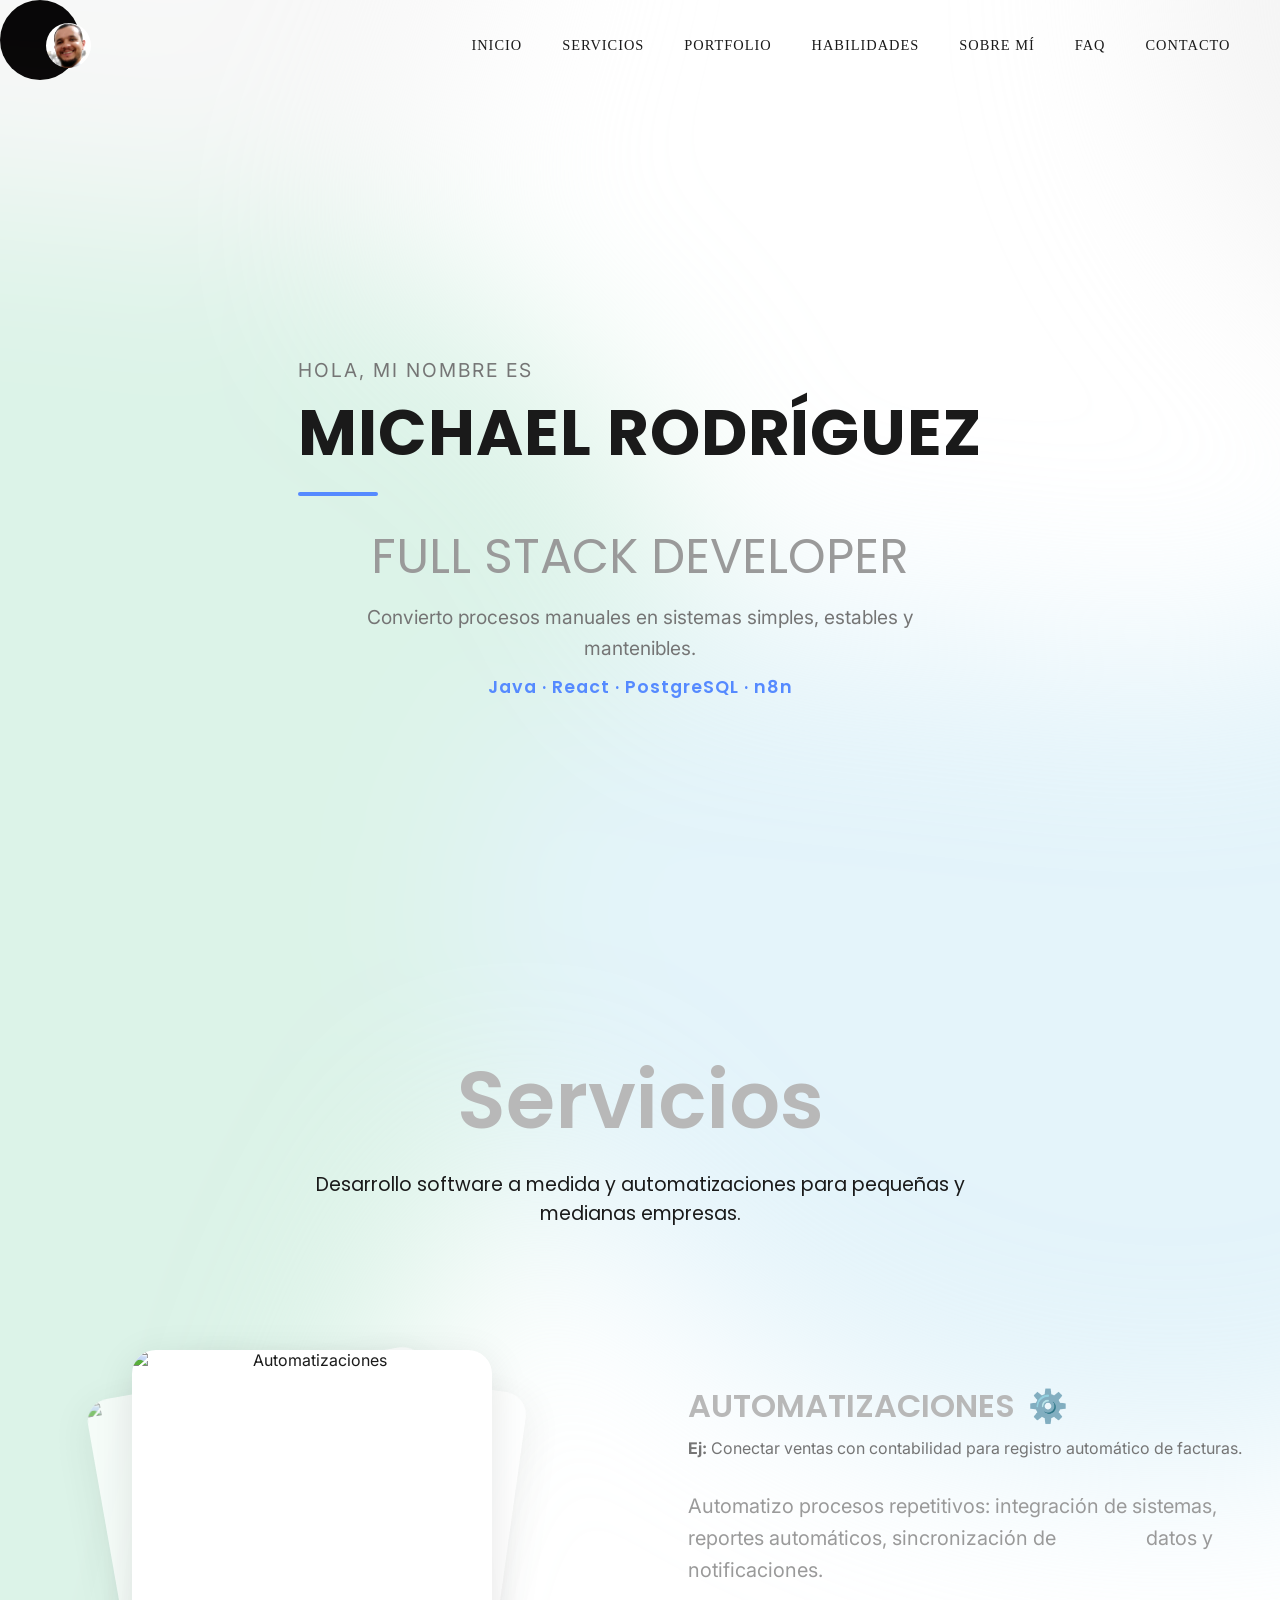
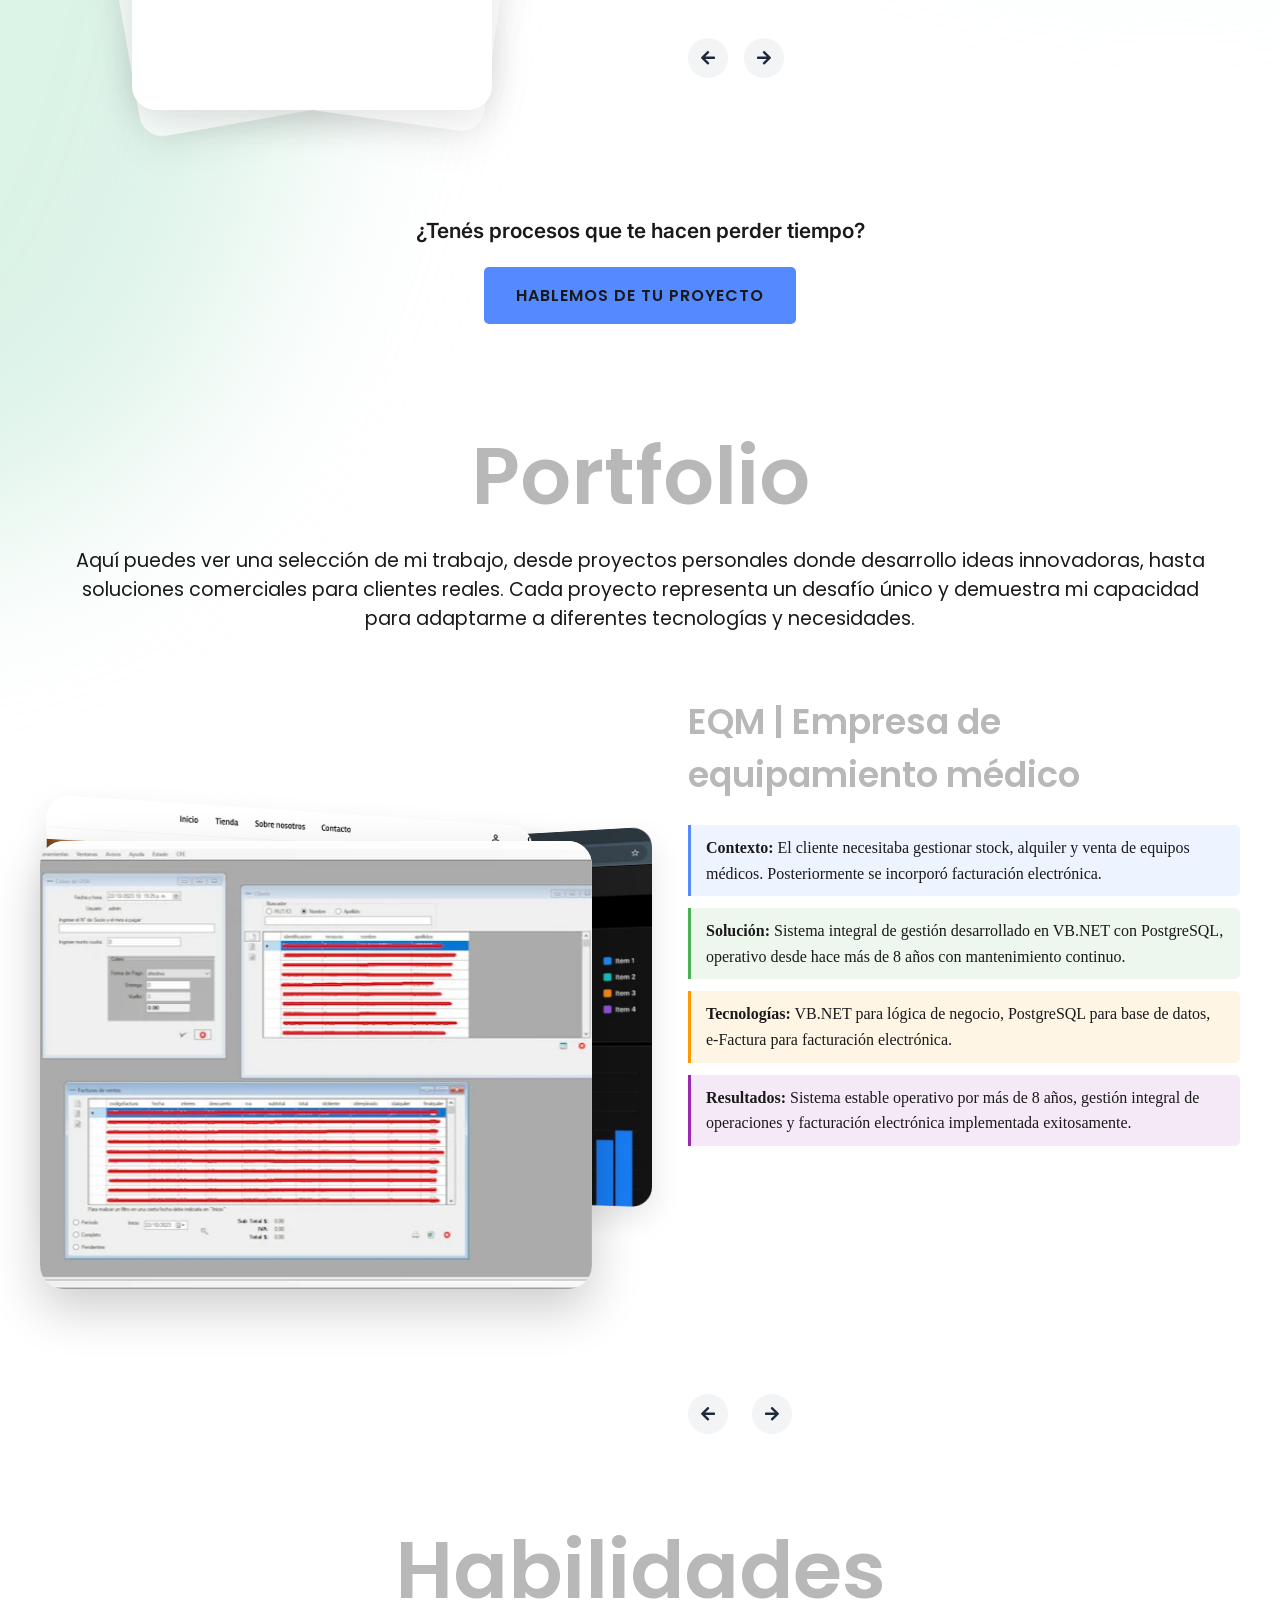
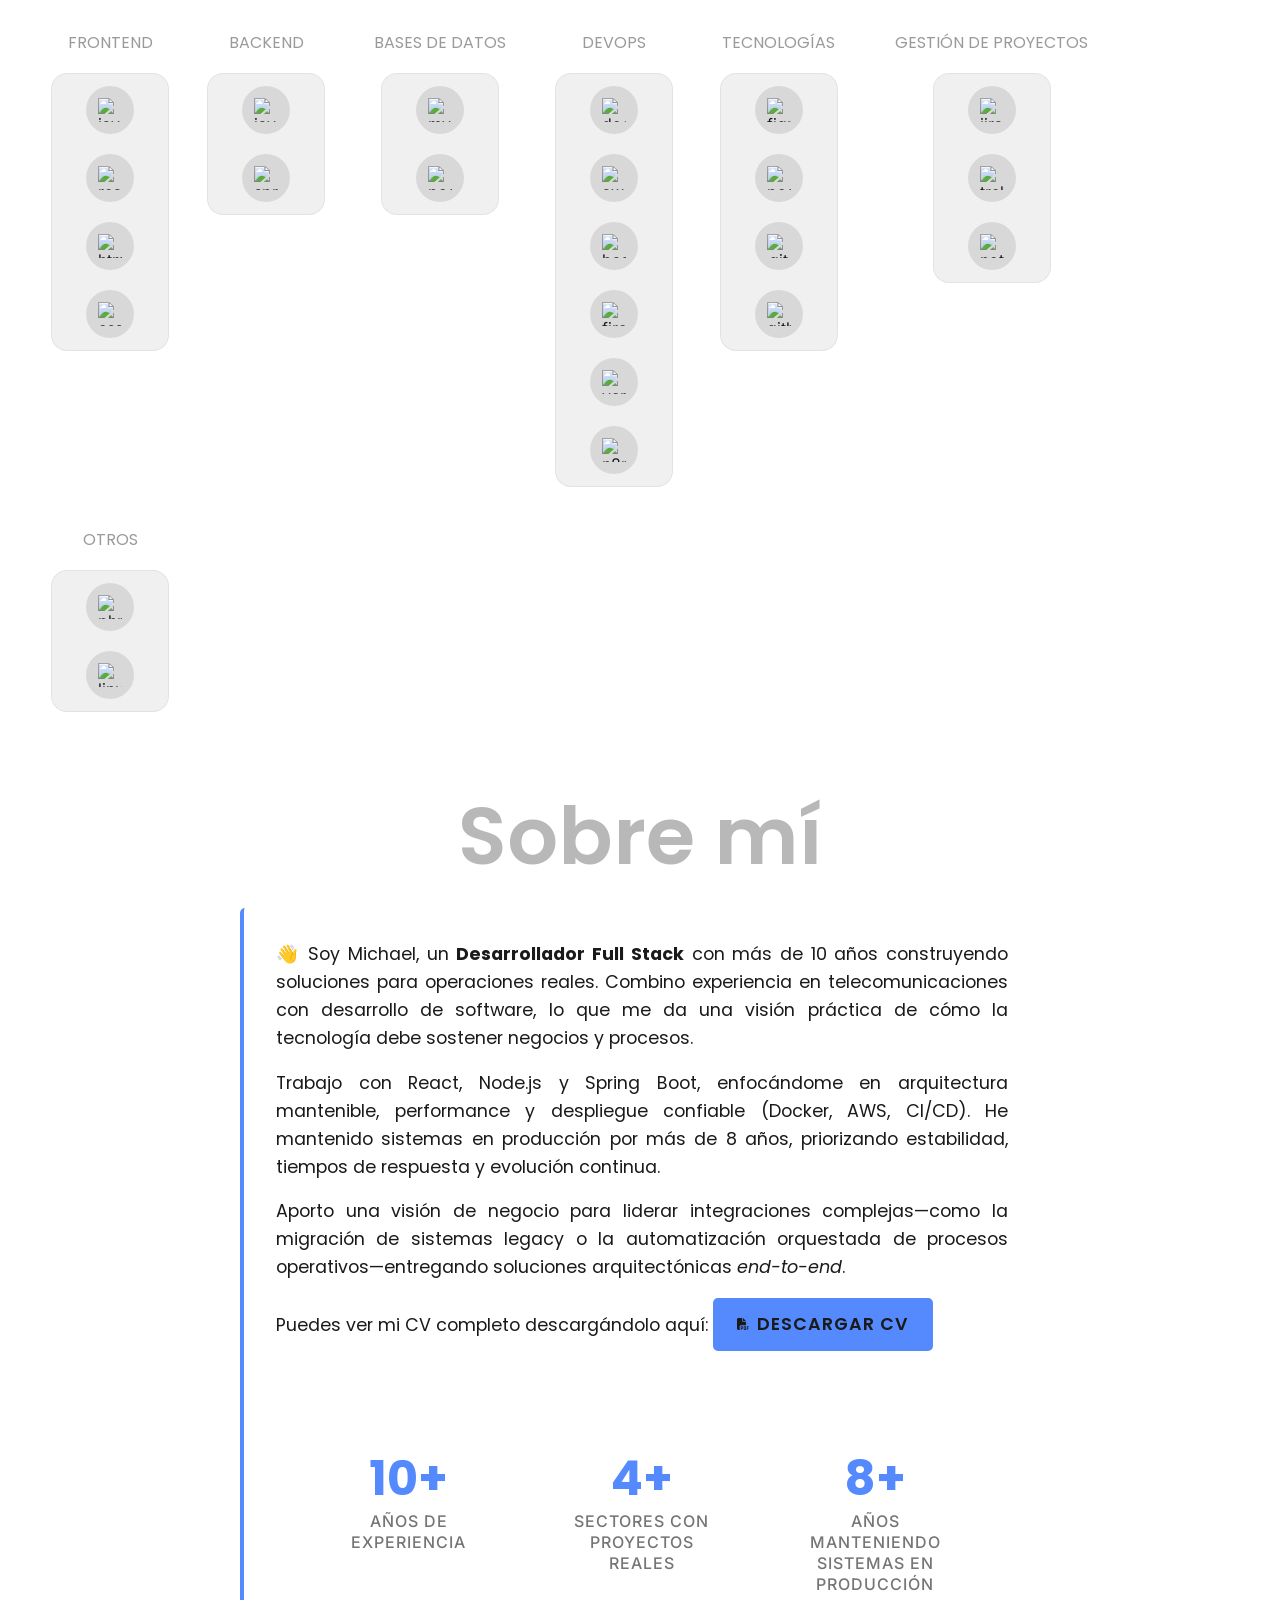
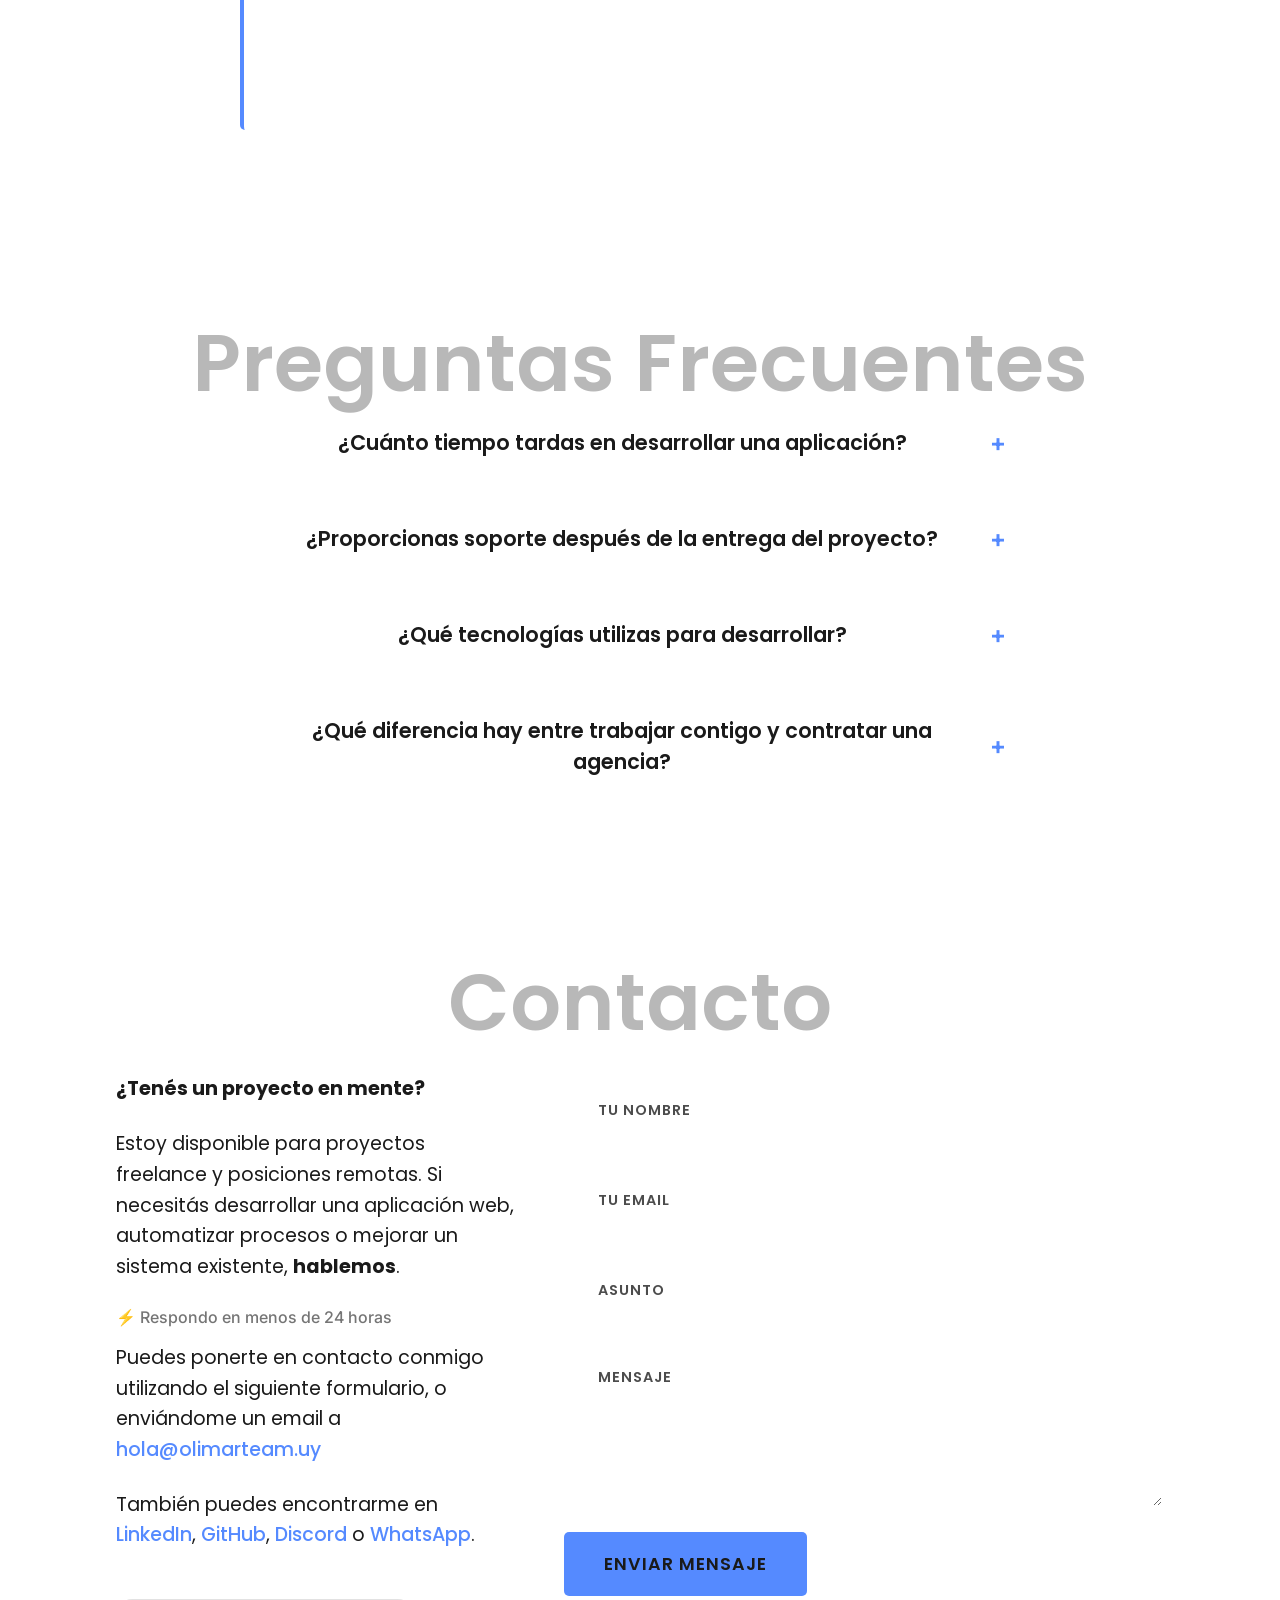
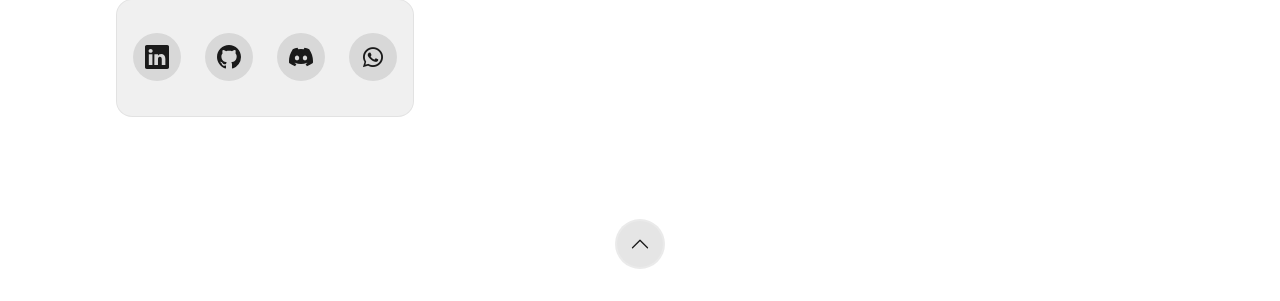
==== commit 5f4b3ebe: "feat: reemplazar slide Touruguay por Vendelo en portfolio" ====
--- a/index.html
+++ b/index.html
@@ -410,10 +410,8 @@
 
             <div class="cs-image-wrapper" data-index="7">
               <figure class="slider_picture">
-                <a href="https://touruguay-front-production.up.railway.app" target="_blank">
-                  <img src="assets/Touruguay.webp" class="slider_img" alt="Vista previa del sitio web Touruguay"
-                    loading="lazy" />
-                </a>
+                <img src="assets/vendelo-mock.png" class="slider_img" alt="Vista previa de Vendelo - Plataforma SaaS multi-tenant"
+                  loading="lazy" />
               </figure>
             </div>
           </div>
@@ -578,26 +576,19 @@
                 </div>
               </div>
 
-              <!-- Project 3 -->
+              <!-- Project 10 -->
               <div class="cs-text-wrapper exit" data-index="7">
-                <h2 class="subtitle">Sitio web Touruguay</h2>
+                <h2 class="subtitle">Vendelo</h2>
                 <div class="project-details">
-                  <p class="project-context"><strong>Contexto:</strong> Proyecto académico desarrollando una plataforma
-                    de turismo completa.</p>
-                  <p class="project-solution"><strong>Solución:</strong> Plataforma con roles de usuario, sistema de
-                    reservas y gestión de destinos. Mi rol: Backend y DevOps con despliegue en la nube.</p>
-                  <p class="project-tech"><strong>Tecnologías:</strong> Java + Spring Boot para backend, React para
-                    frontend, MySQL, AWS, Docker, Ansible.</p>
-                  <p class="project-results"><strong>Resultados:</strong> Proyecto funcional desplegado en la nube,
-                    demostrando trabajo en equipo, metodologías ágiles y habilidades DevOps completas.</p>
+                  <p class="project-context"><strong>Contexto:</strong> Plataforma SaaS multi-tenant de e-commerce. Cada cliente tiene su tienda independiente en un subdominio (tienda.vendelo.uy), con productos, órdenes y pagos aislados por tenant.</p>
+                  <p class="project-solution"><strong>Solución:</strong> Arquitectura multi-tenant con resolución por subdominio, panel de administración por tenant, pagos MercadoPago con credenciales propias de cada negocio, suscripciones automatizadas vía webhook.</p>
+                  <p class="project-tech"><strong>Tecnologías:</strong> React + Vite, Node.js + Express, Firebase, MercadoPago, Vercel.</p>
+                  <p class="project-results"><strong>Resultados:</strong> Dos clientes activos en producción desde 2023. Plataforma SaaS lista para escalar con nuevos tenants.</p>
                 </div>
                 <div class="tags-container">
-                  <span class="tag java">Java</span>
-                  <span class="tag spring">Spring Boot</span>
                   <span class="tag react">React</span>
-                  <span class="tag aws">AWS</span>
-                  <span class="tag mysql">MySQL</span>
-                  <span class="tag docker">Docker</span>
+                  <span class="tag nodejs">Node.js</span>
+                  <span class="tag firebase">Firebase</span>
                 </div>
               </div>
 
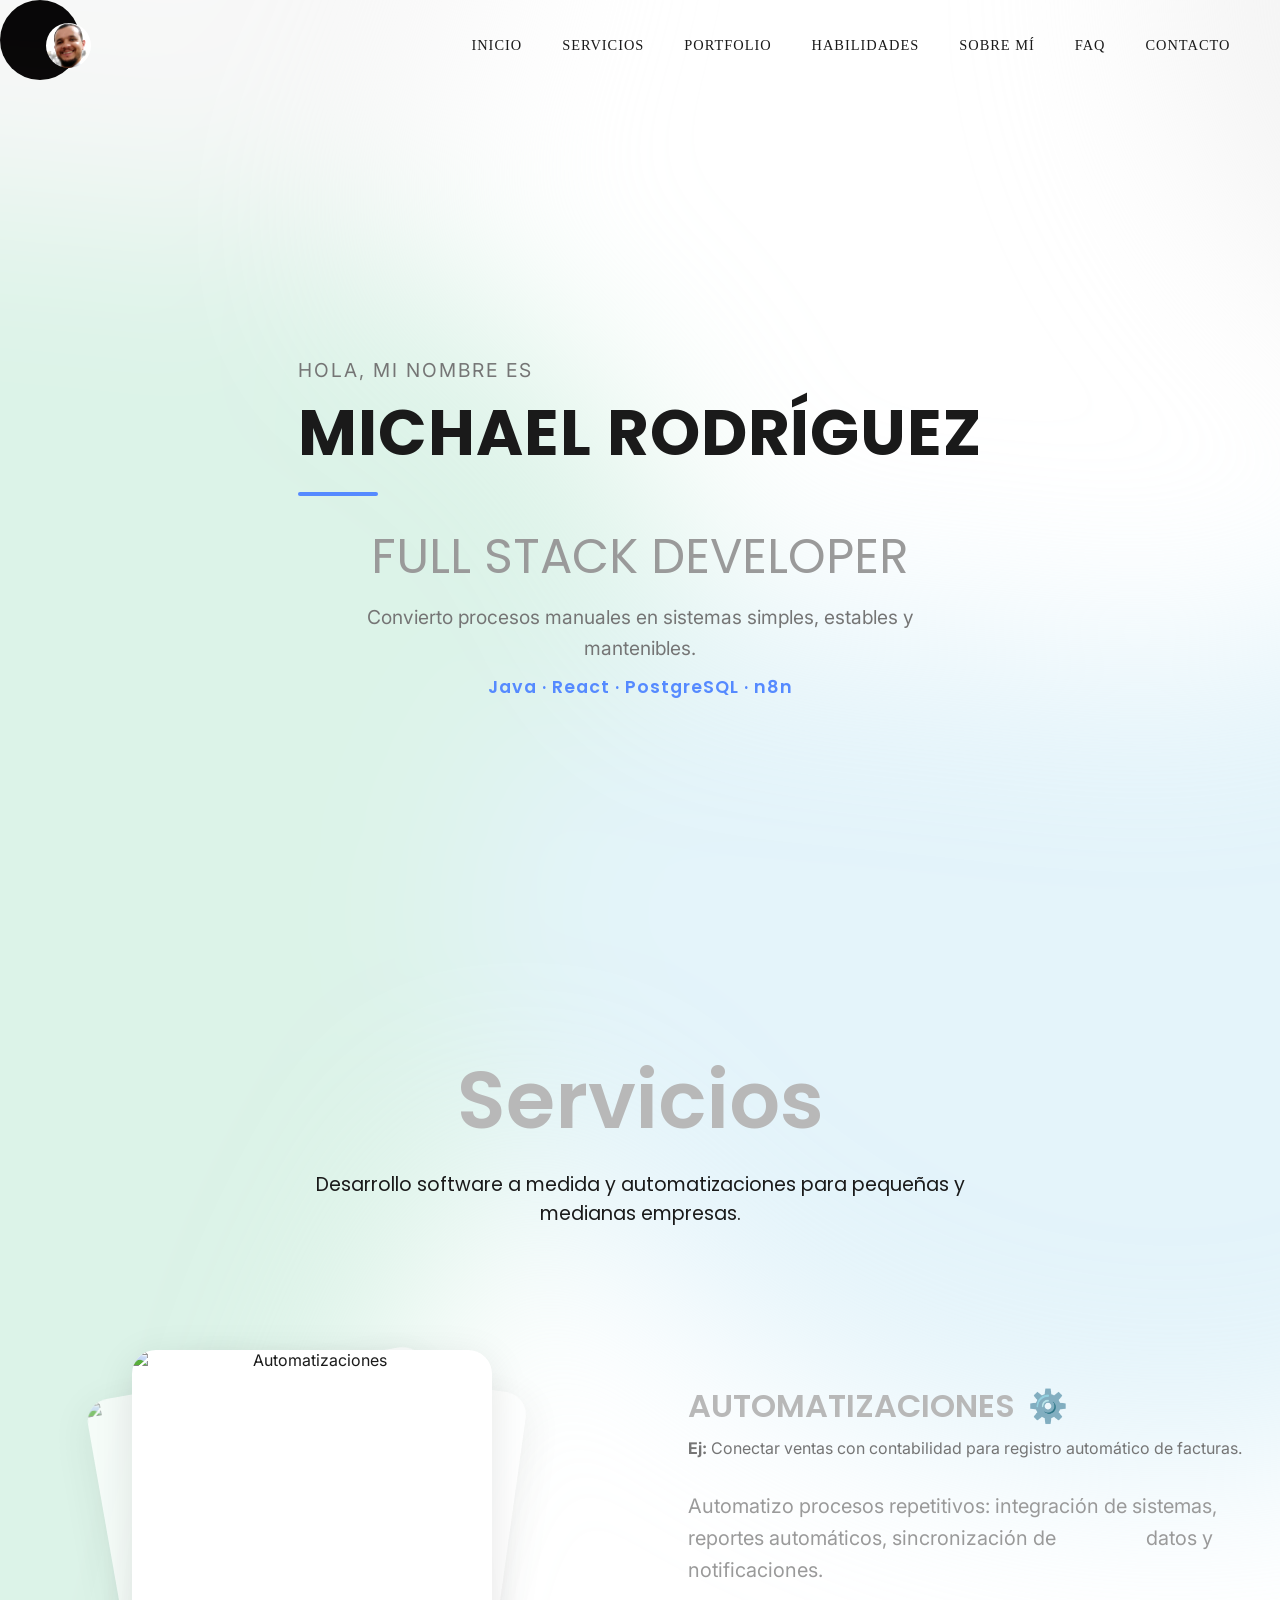
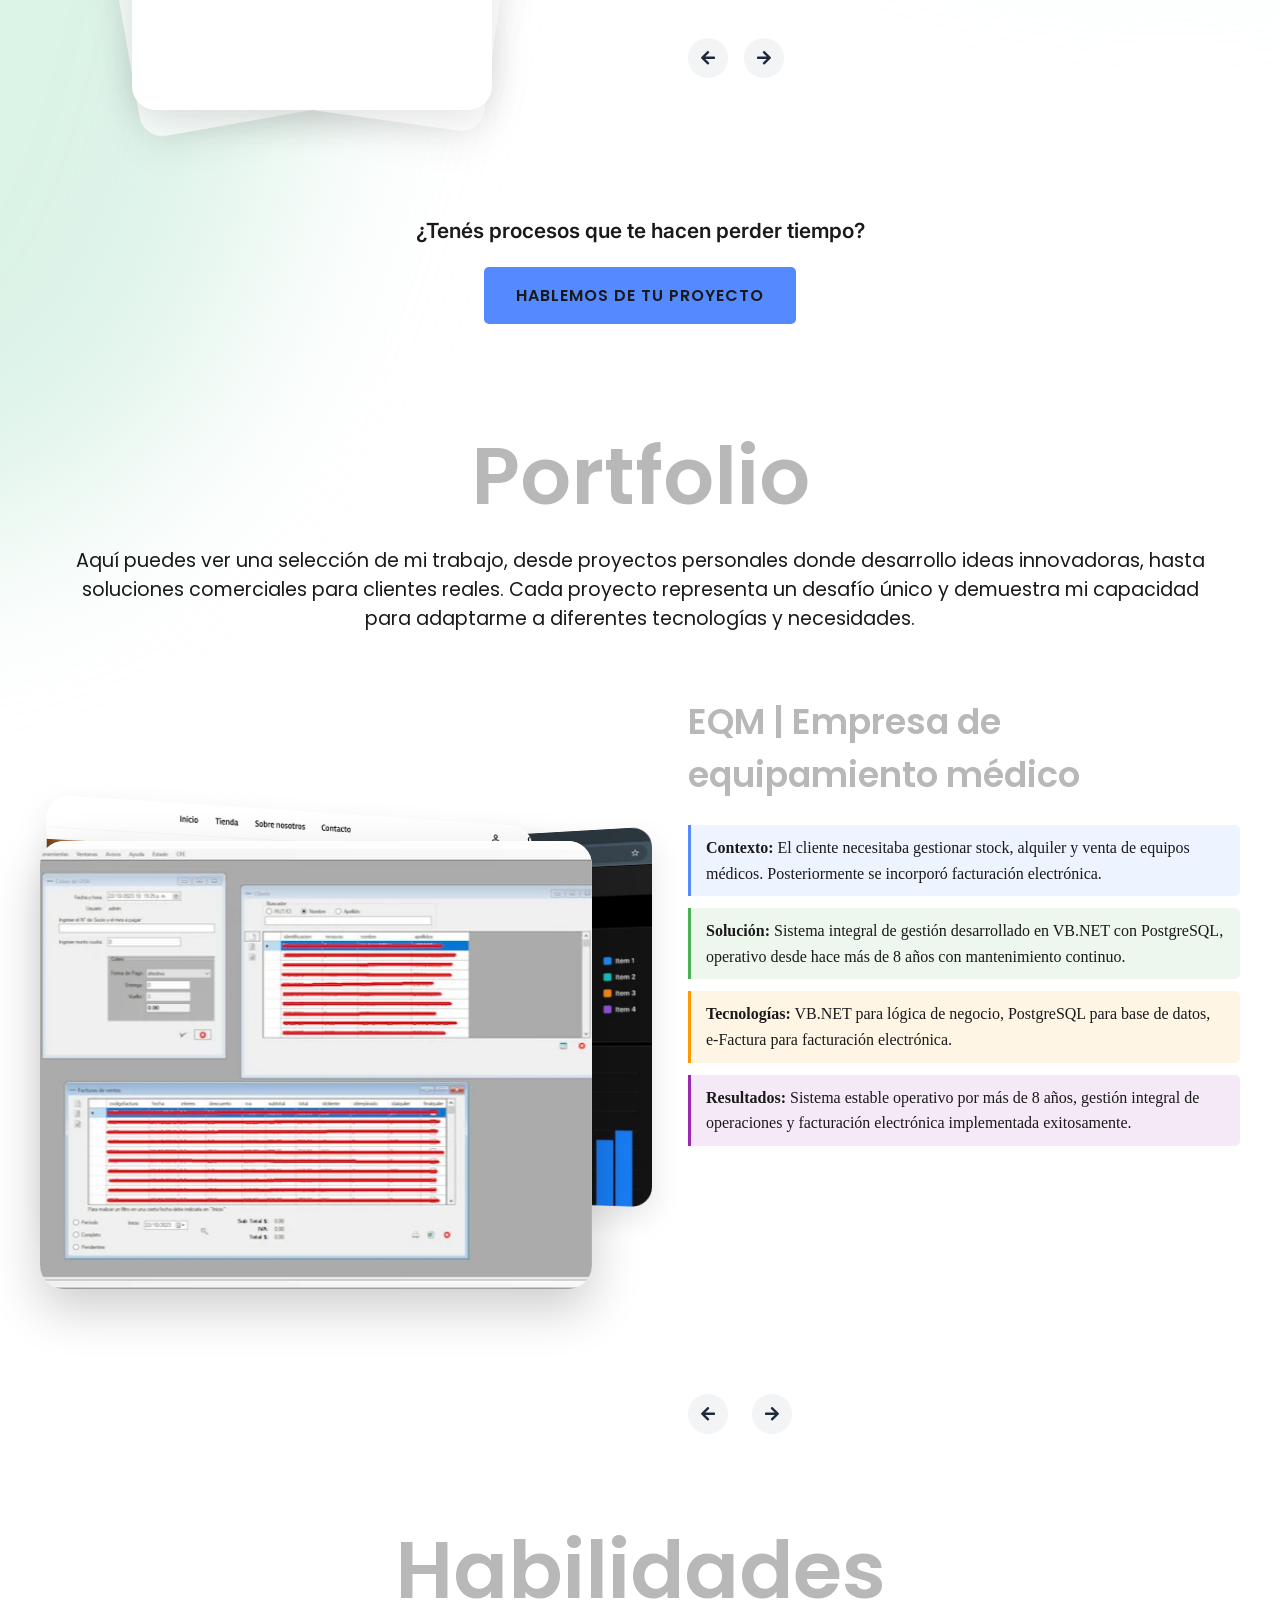
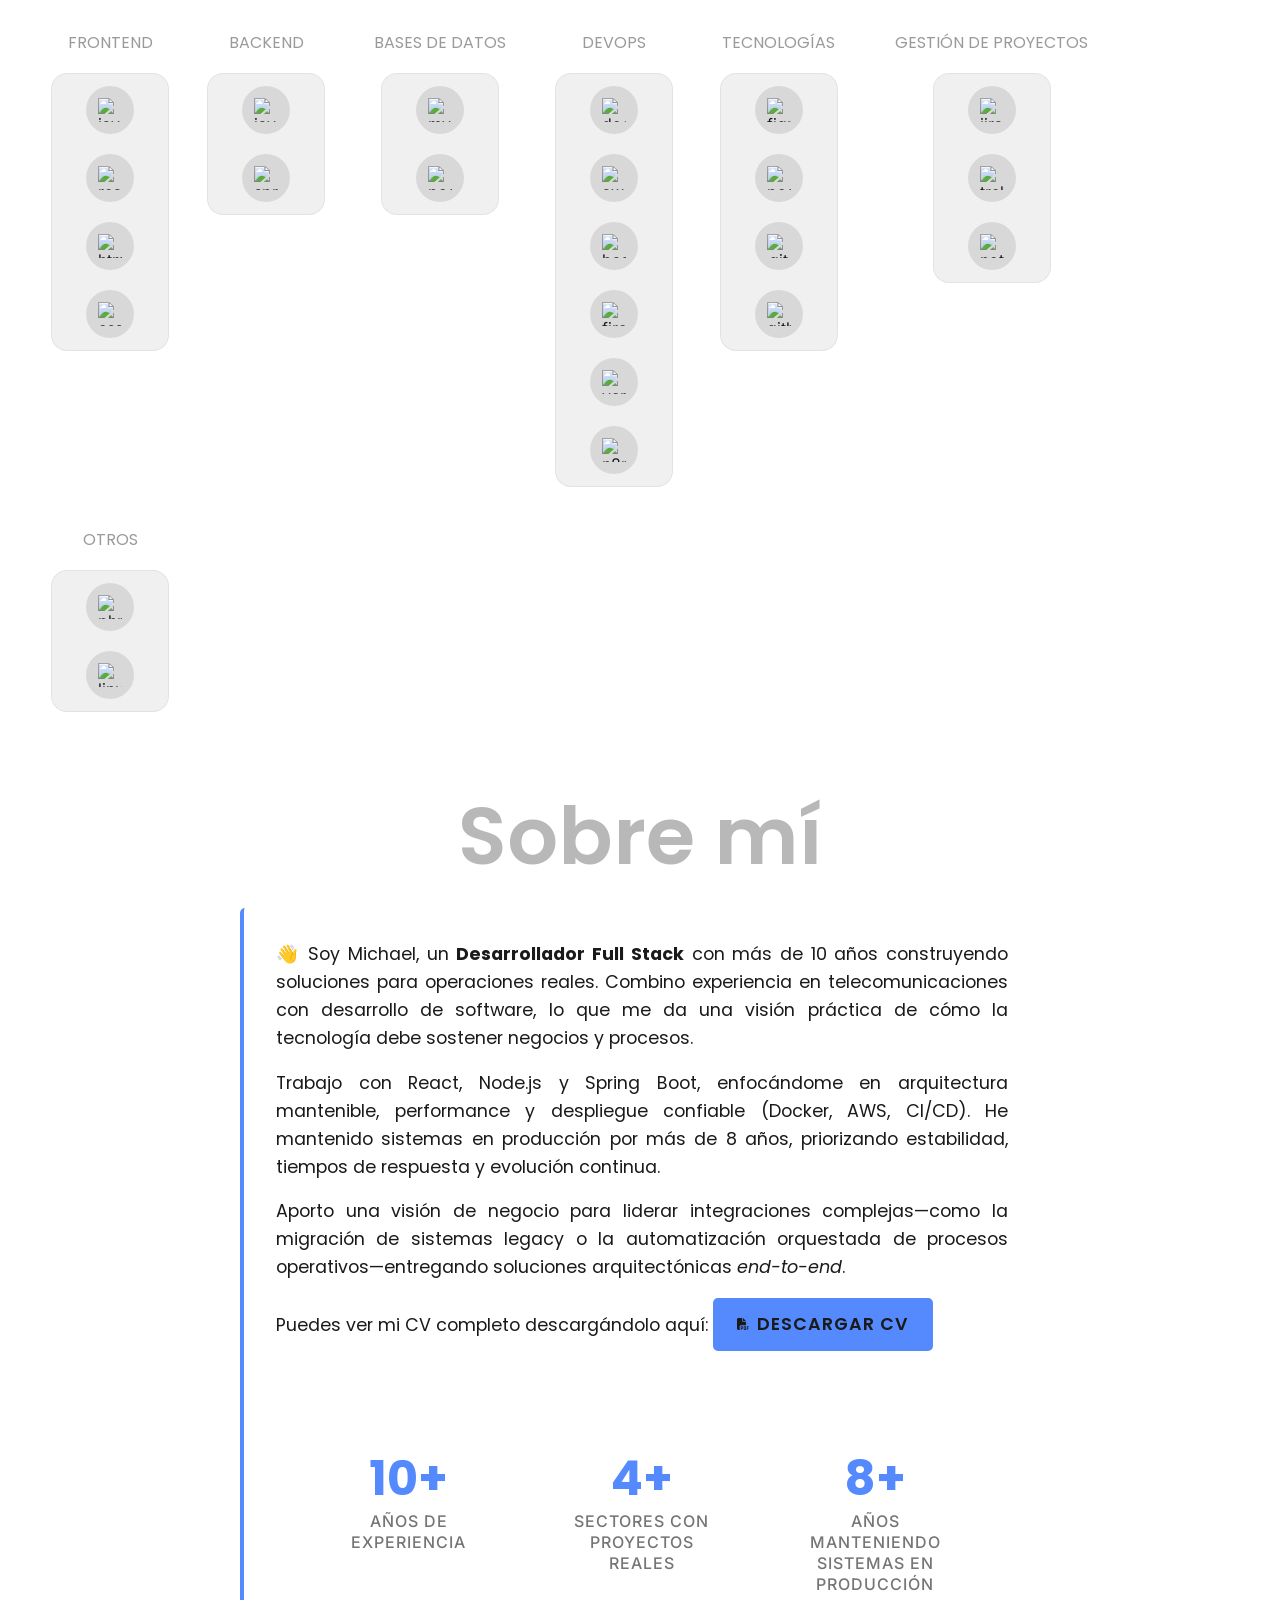
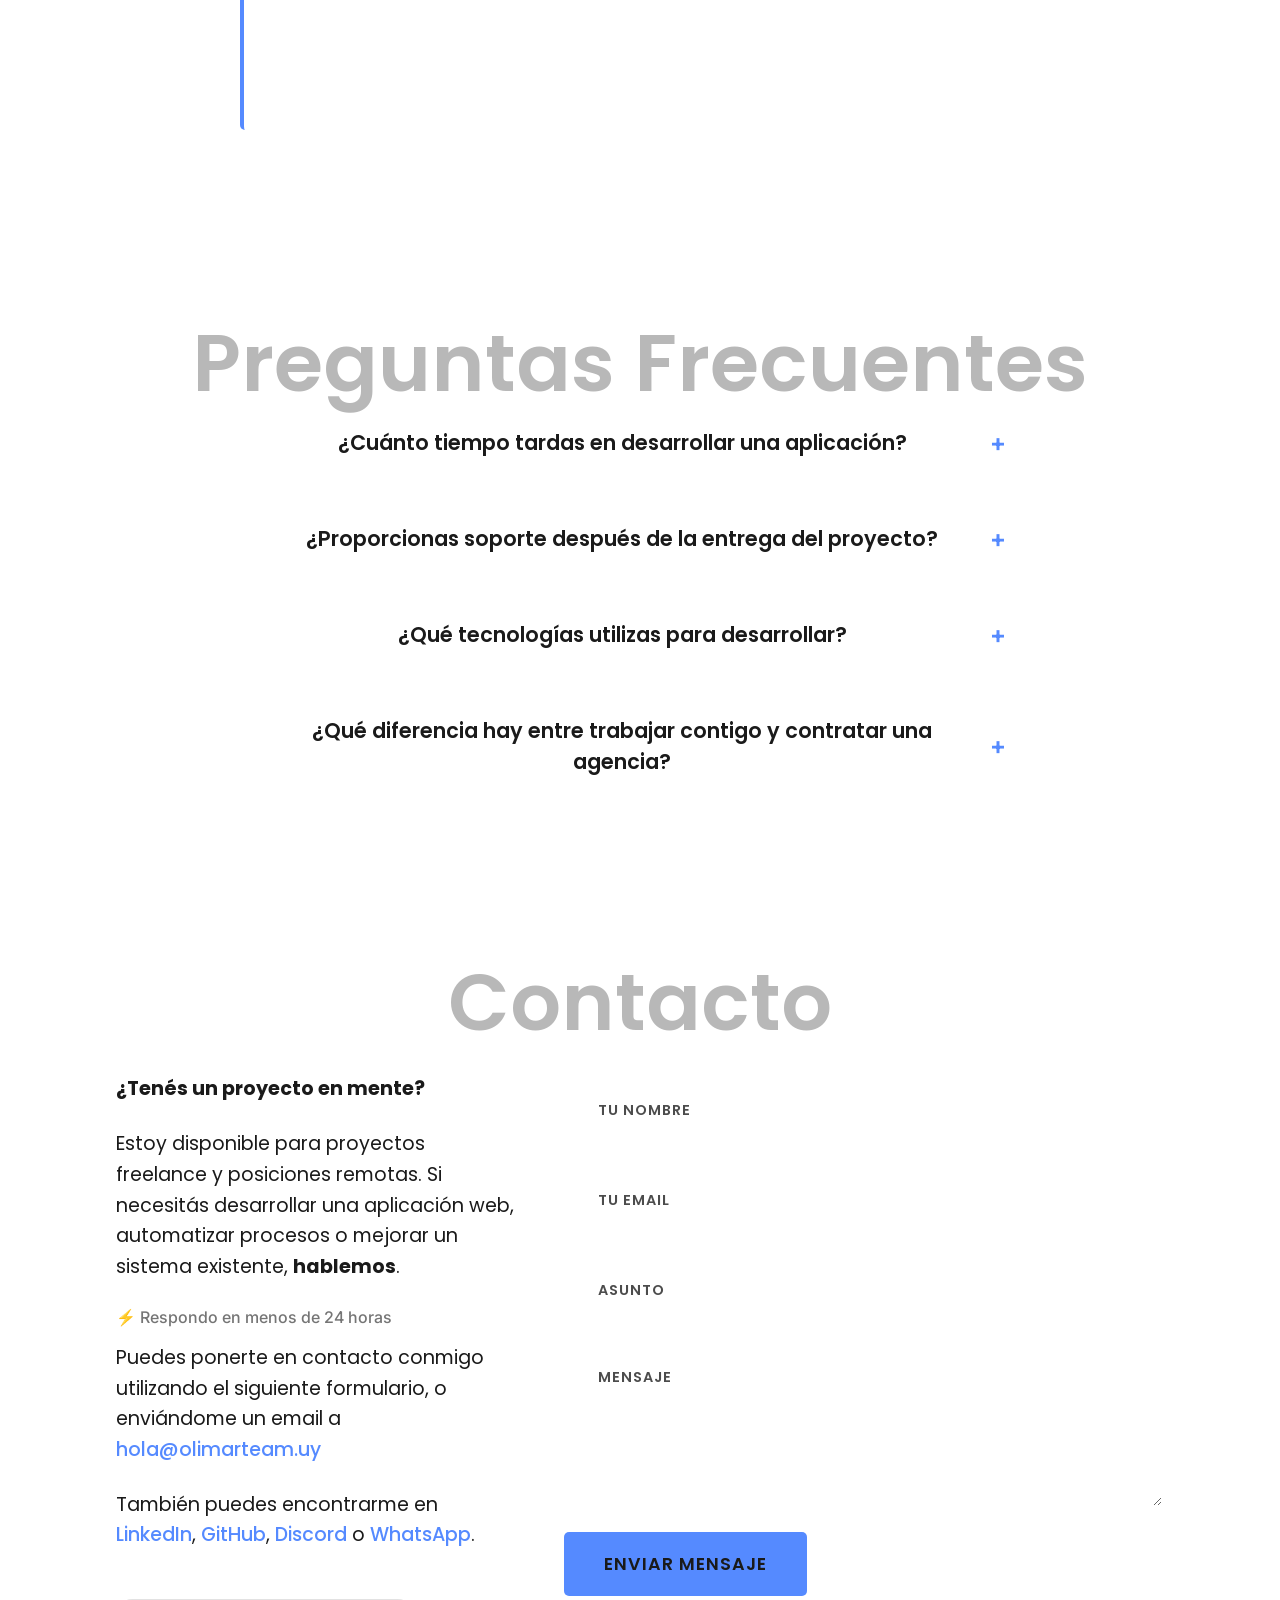
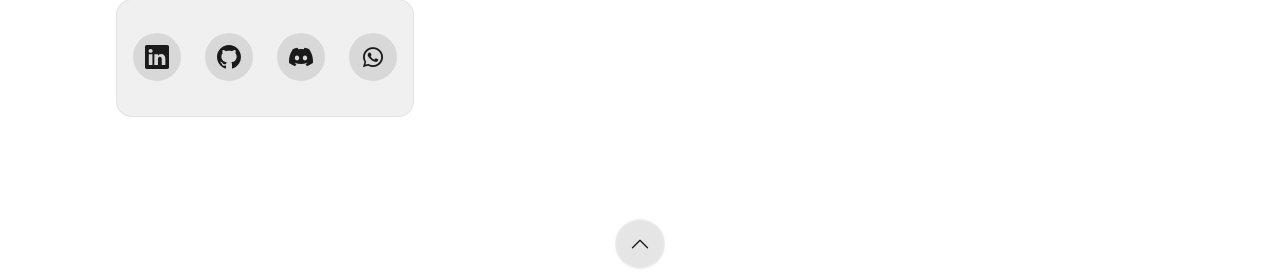
==== commit 0f38a5b7: "fix: Correccion en descripcion de Vendelo" ====
--- a/index.html
+++ b/index.html
@@ -583,7 +583,7 @@
                   <p class="project-context"><strong>Contexto:</strong> Plataforma SaaS multi-tenant de e-commerce. Cada cliente tiene su tienda independiente en un subdominio (tienda.vendelo.uy), con productos, órdenes y pagos aislados por tenant.</p>
                   <p class="project-solution"><strong>Solución:</strong> Arquitectura multi-tenant con resolución por subdominio, panel de administración por tenant, pagos MercadoPago con credenciales propias de cada negocio, suscripciones automatizadas vía webhook.</p>
                   <p class="project-tech"><strong>Tecnologías:</strong> React + Vite, Node.js + Express, Firebase, MercadoPago, Vercel.</p>
-                  <p class="project-results"><strong>Resultados:</strong> Dos clientes activos en producción desde 2023. Plataforma SaaS lista para escalar con nuevos tenants.</p>
+                  <p class="project-results"><strong>Resultados:</strong> Plataforma SaaS multi-tenant construida y desplegada en producción. Arquitectura lista para incorporar nuevos tenants de forma autónoma vía suscripción automatizada.</p>
                 </div>
                 <div class="tags-container">
                   <span class="tag react">React</span>
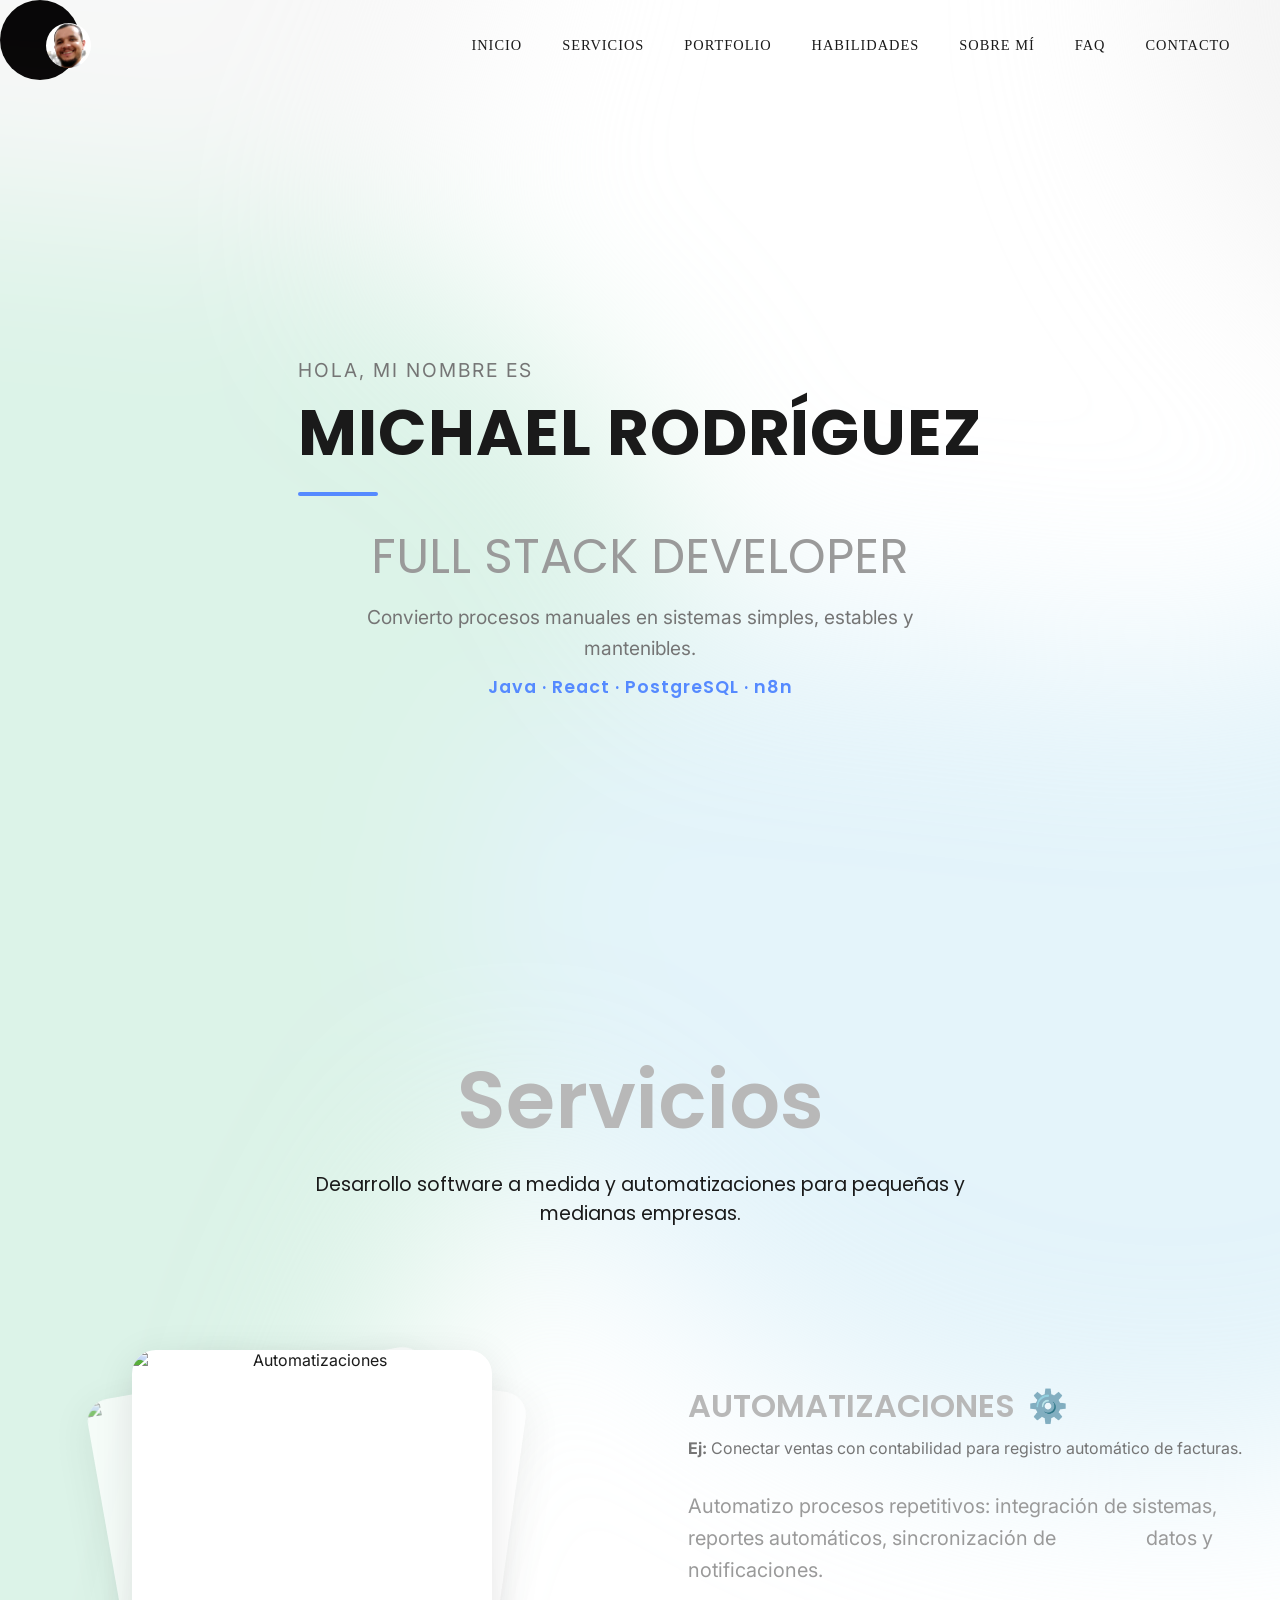
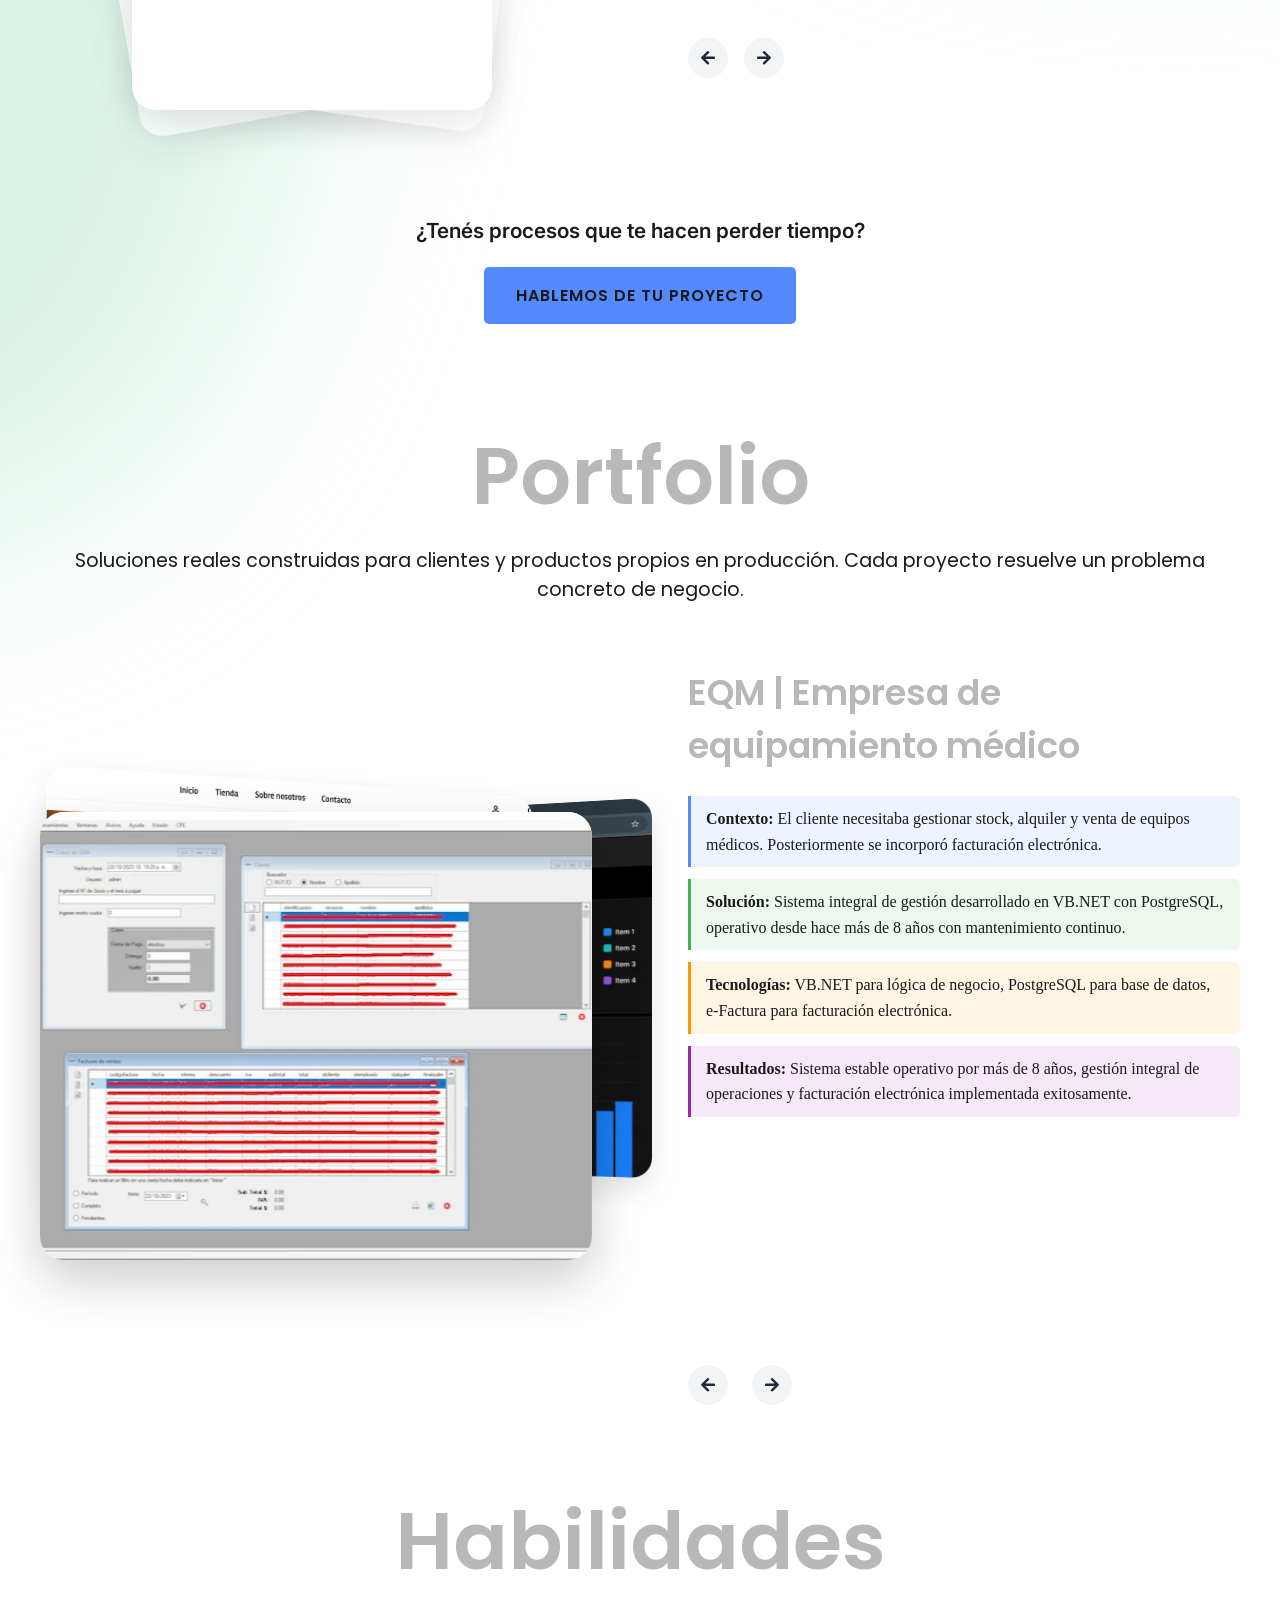
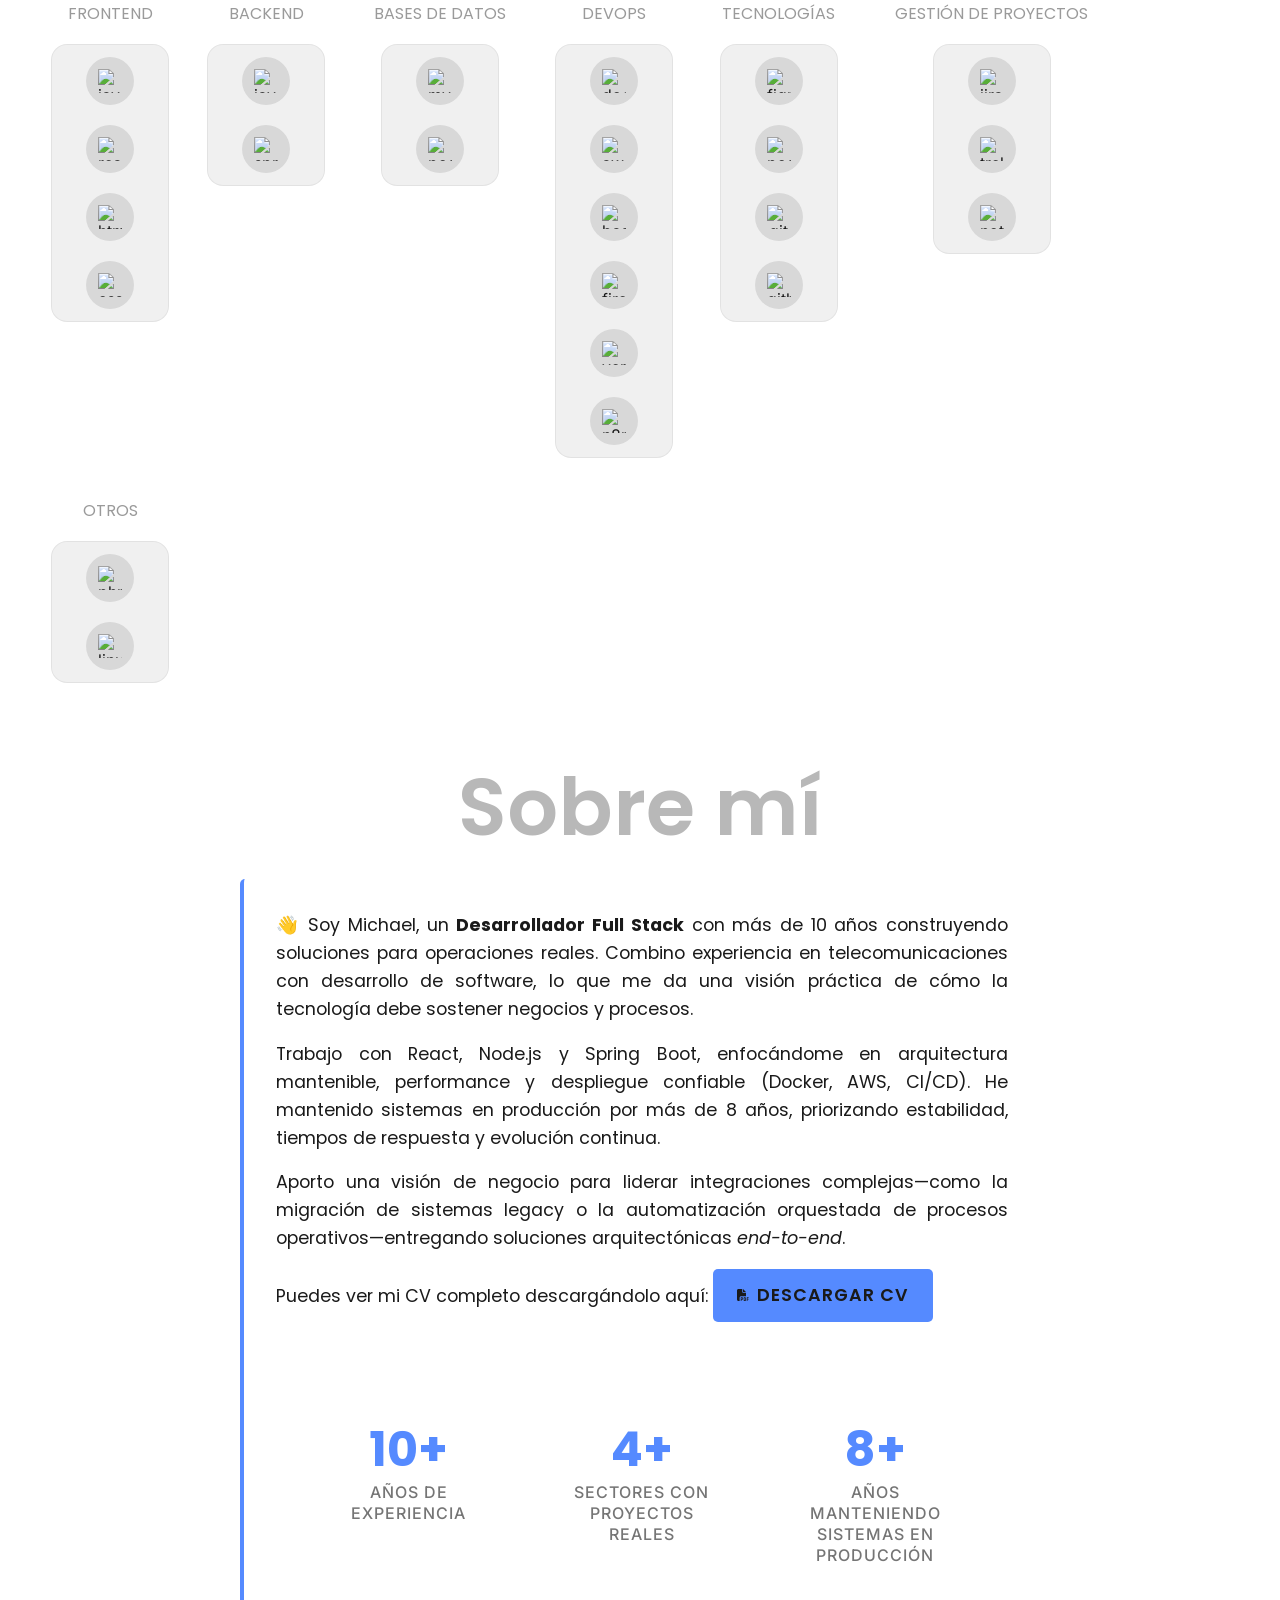
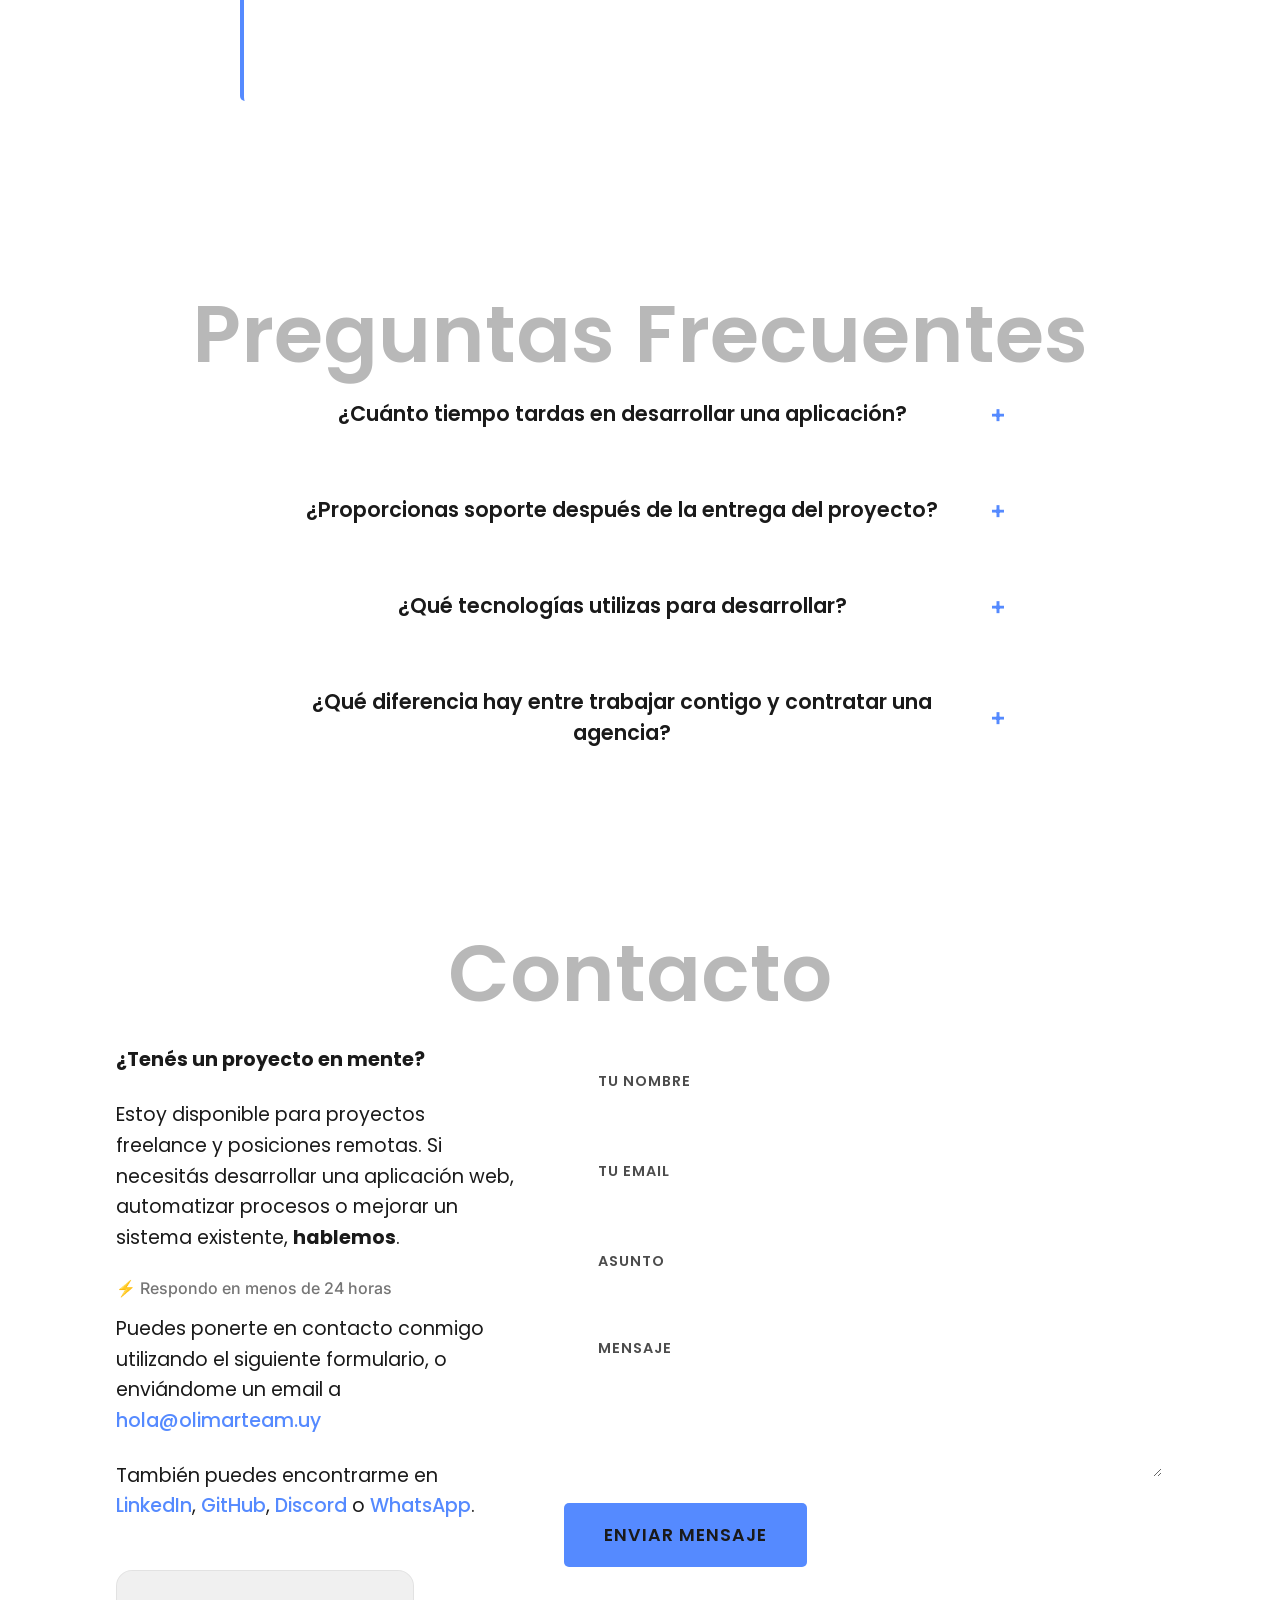
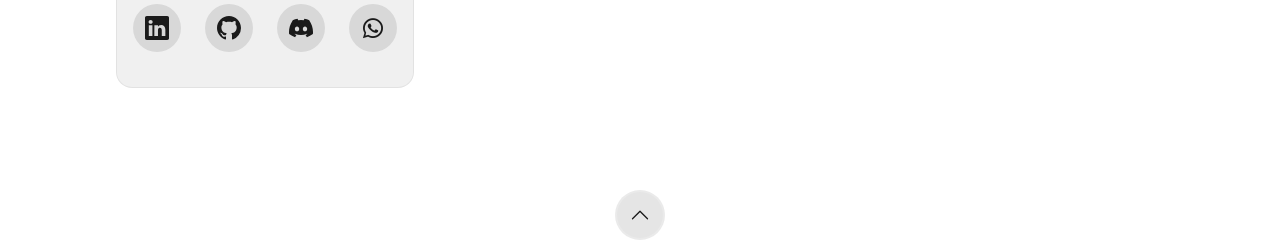
==== commit 13e0cc88: "feat: actualiza portfolio con Vendelo y mejora descripción - Reemplaza slide Touruguay por Vendelo (" ====
--- a/index.html
+++ b/index.html
@@ -256,10 +256,7 @@
     <section id="proyectos" class="seccion-proyectos" aria-labelledby="proyectos-titulo">
       <h2 class="h2" id="proyectos-titulo">Portfolio</h2>
       <p class="p">
-        Aquí puedes ver una selección de mi trabajo, desde proyectos personales
-        donde desarrollo ideas innovadoras, hasta soluciones comerciales para
-        clientes reales. Cada proyecto representa un desafío único y demuestra
-        mi capacidad para adaptarme a diferentes tecnologías y necesidades.
+        Soluciones reales construidas para clientes y productos propios en producción. Cada proyecto resuelve un problema concreto de negocio.
       </p>
 
       <!-- INICIO DE LOS PROYECTOS -->
@@ -286,14 +283,6 @@
                 <a href="http://yerbalito.uy" target="_blank">
                   <img src="assets/yerbalito.webp" class="slider_img"
                     alt="Vista previa del sitio web del Club Yerbalito" loading="lazy" />
-                </a>
-              </figure>
-            </div>
-
-            <div class="cs-image-wrapper" data-index="3">
-              <figure class="slider_picture">
-                <a href="https://e-commerce-v4.vercel.app/" target="_blank">
-                  <img src="assets/eCommerce.webp" class="slider_img" alt="Vista previa eCommerce" loading="lazy" />
                 </a>
               </figure>
             </div>
@@ -497,28 +486,6 @@
                 </div>
               </div>
 
-              <!-- Project 1 -->
-              <div class="cs-text-wrapper exit" data-index="3">
-                <h2 class="subtitle">e-commerce</h2>
-                <div class="project-details">
-                  <p class="project-context"><strong>Contexto:</strong> Desarrollo de plataforma eCommerce personal para
-                    demostrar habilidades full-stack y crear una base reutilizable para proyectos comerciales.</p>
-                  <p class="project-solution"><strong>Solución:</strong> Plataforma completa con catálogo de productos,
-                    carrito de compras, sistema de pagos integrado y panel de administración.</p>
-                  <p class="project-tech"><strong>Tecnologías:</strong> React, Material UI, MercadoPago, Firebase,
-                    Formik, Yup.</p>
-                  <p class="project-results"><strong>Resultados:</strong> Proyecto funcional que sirvió como base para
-                    proyectos comerciales posteriores, demostrando habilidades full-stack completas.</p>
-                </div>
-                <div class="tags-container">
-                  <span class="tag react">React</span>
-                  <span class="tag nodejs">Node.js</span>
-                  <span class="tag vite">Vite</span>
-                  <span class="tag mercado-pago">Mercado Pago</span>
-                  <span class="tag firebase">Firebase</span>
-                </div>
-              </div>
-
               <!-- Project 7 -->
               <div class="cs-text-wrapper exit" data-index="4">
                 <h2 class="subtitle">e-commerce | Kuka Store</h2>
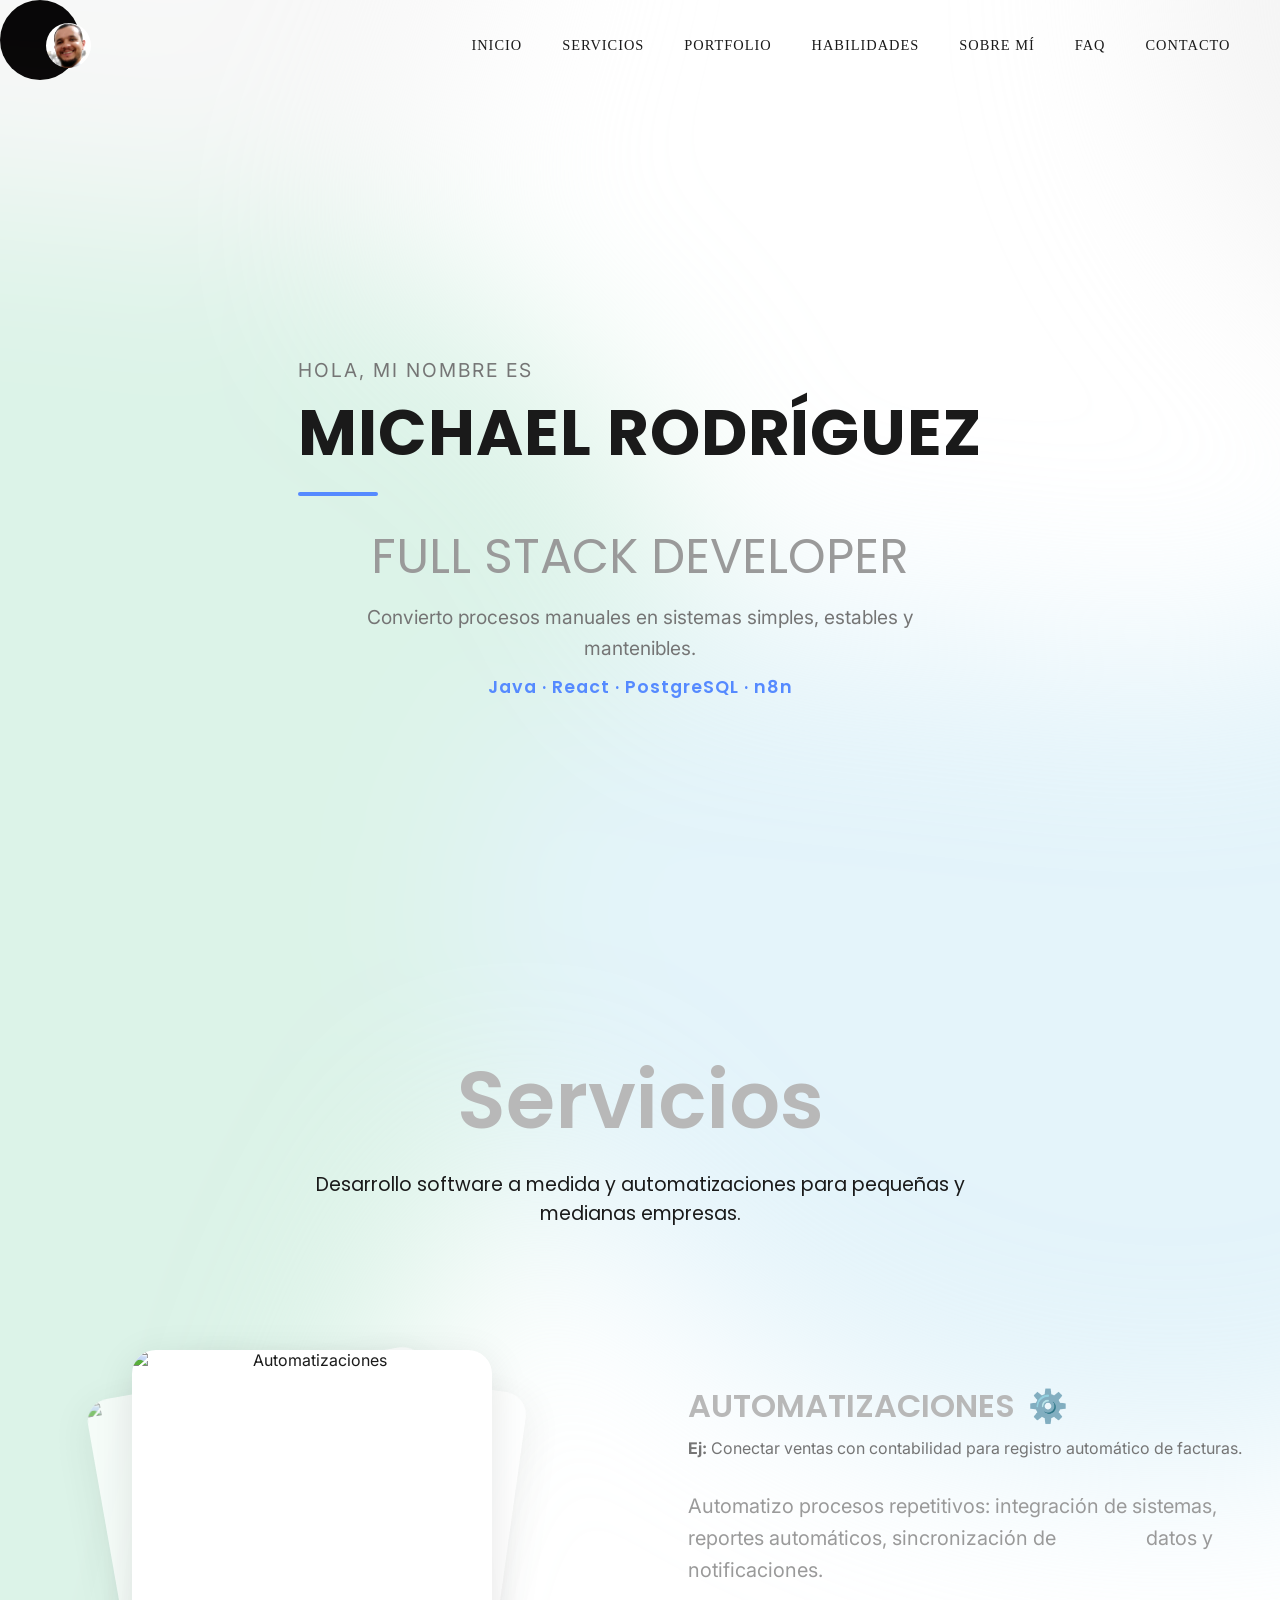
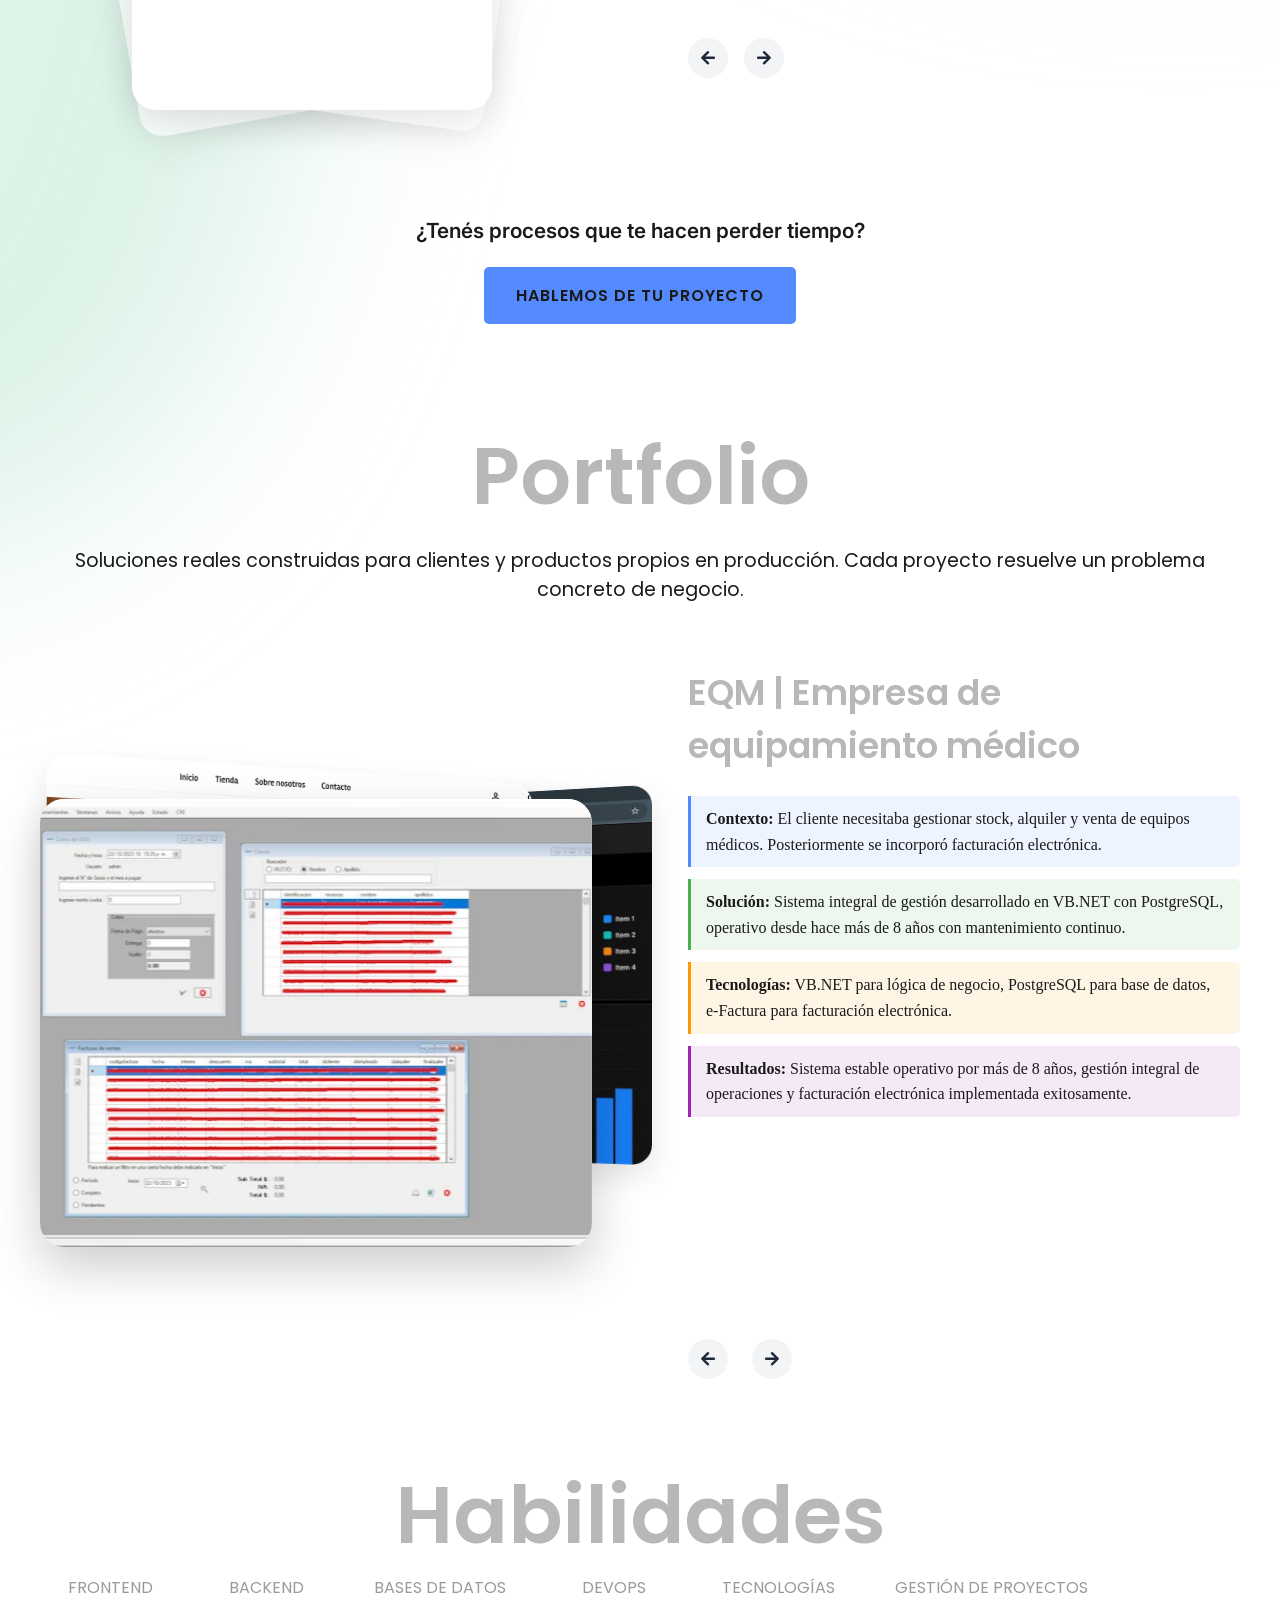
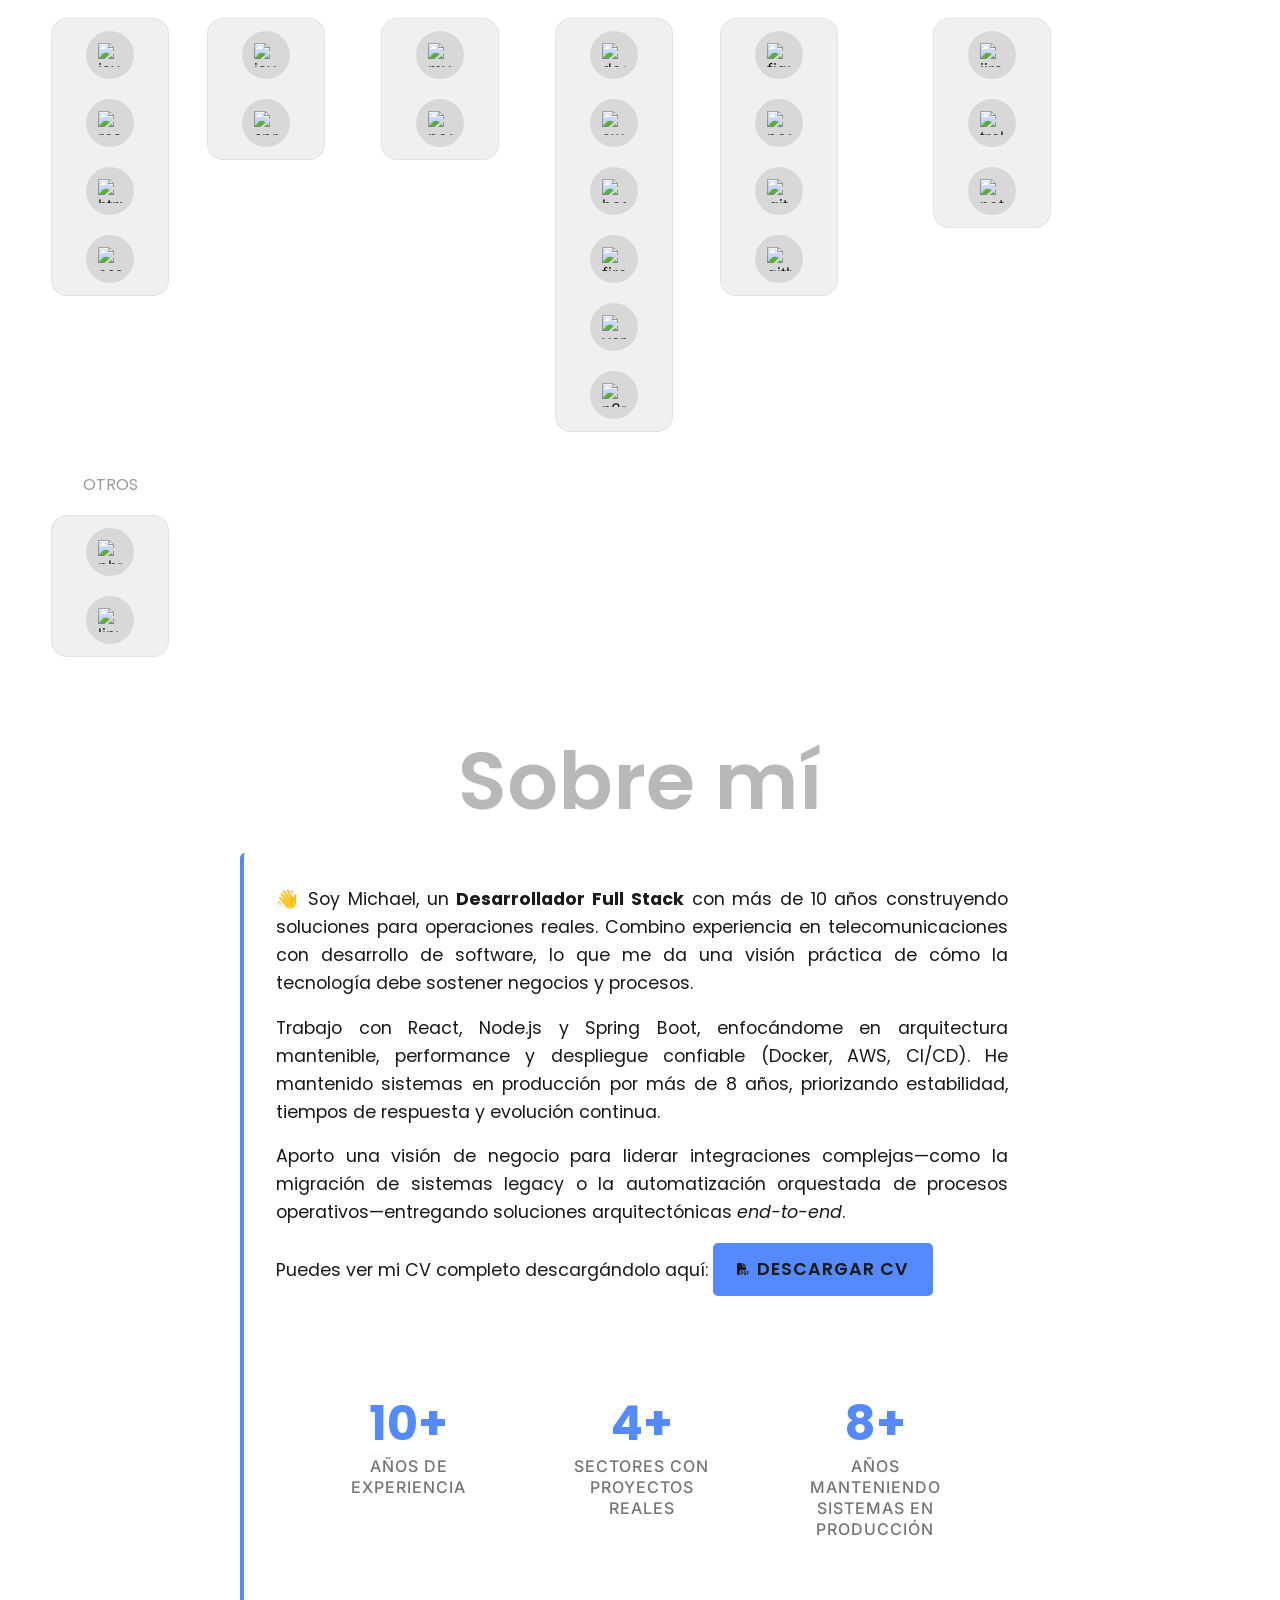
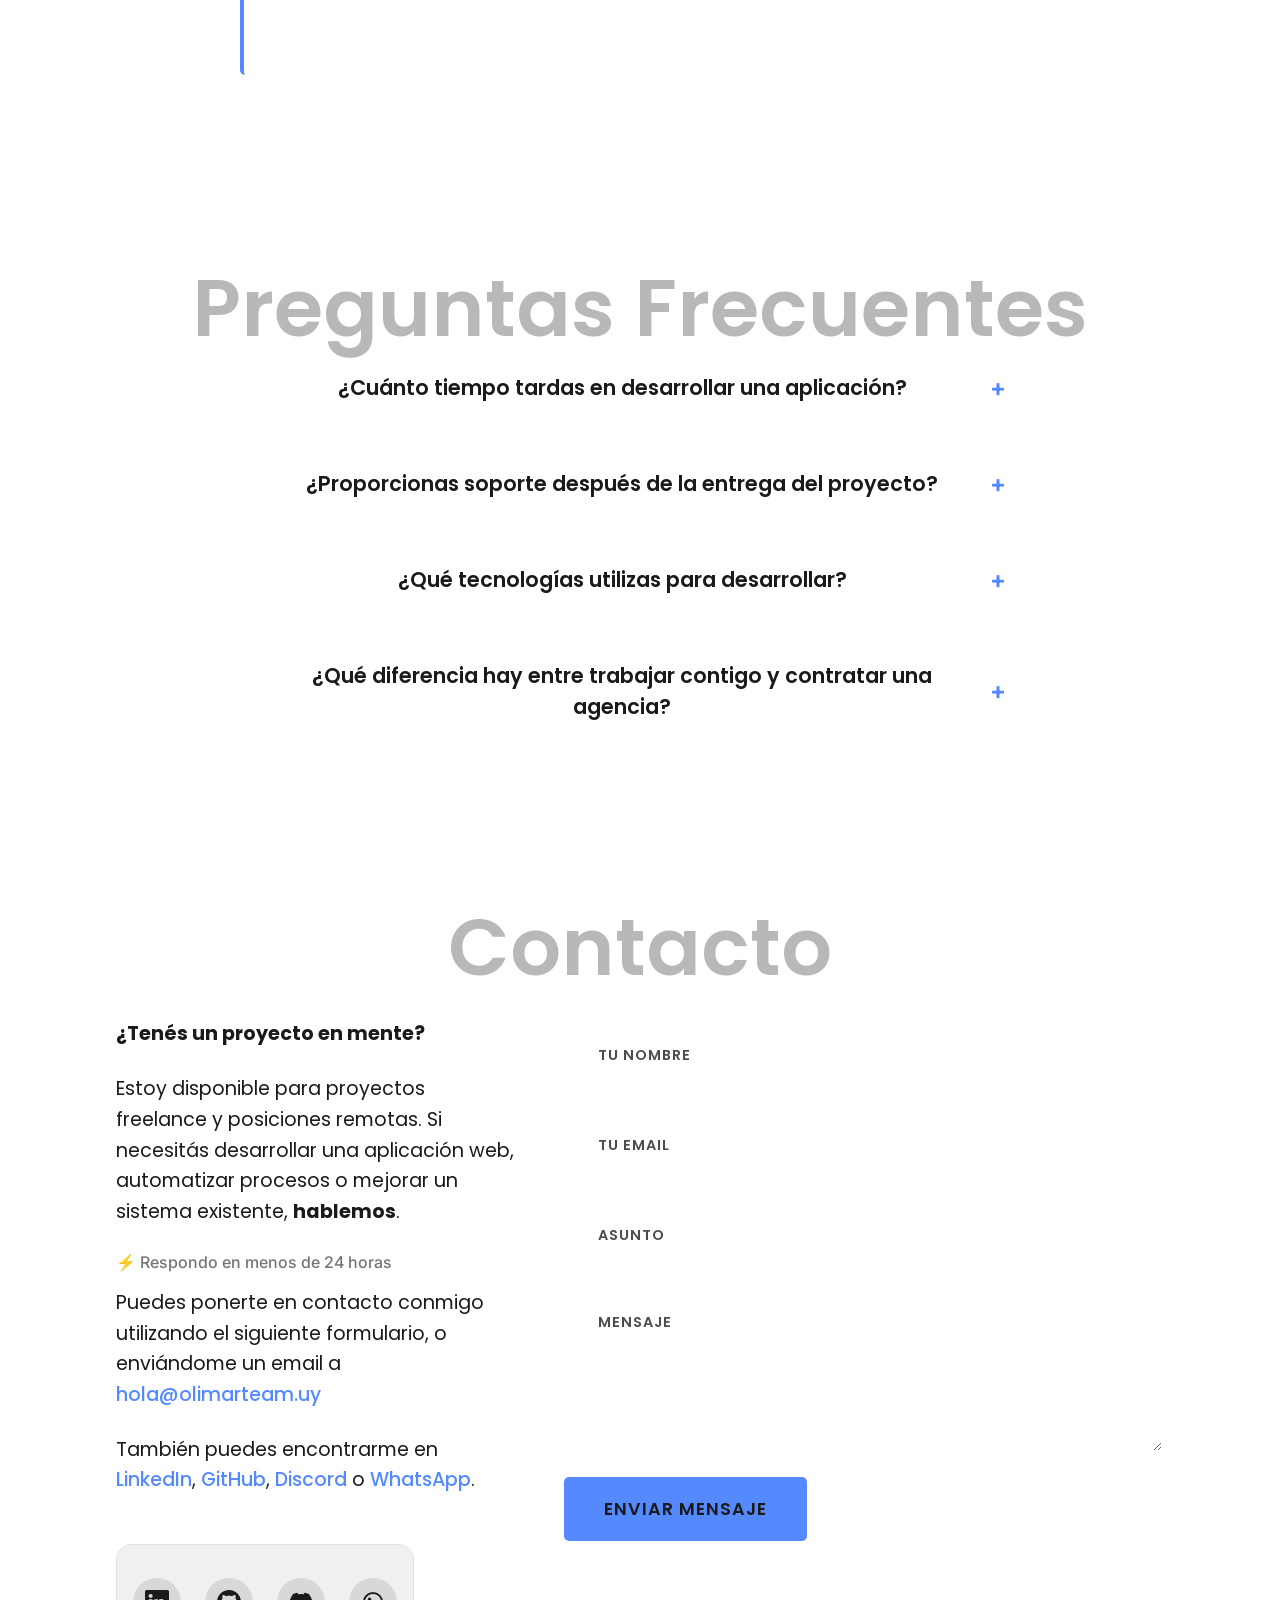
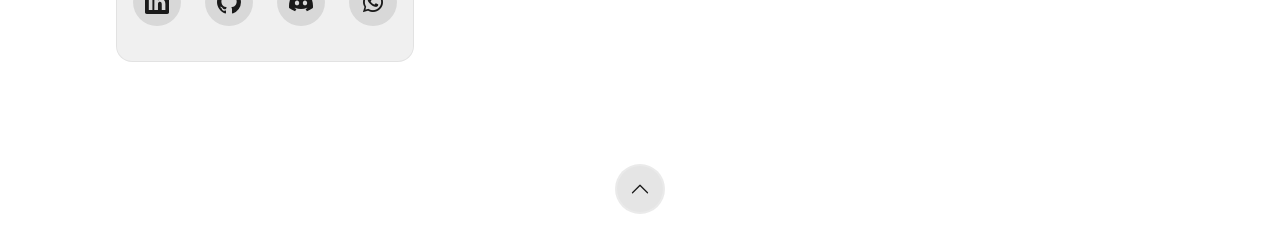
==== commit a064b59a: "feat: actualiza descripción de resultados en slide Nexo 360 Co-Authored-By: Claude Sonnet 4.6 <norep" ====
--- a/index.html
+++ b/index.html
@@ -442,9 +442,7 @@
                     electrónica, reportes analíticos y dashboard ejecutivo.</p>
                   <p class="project-tech"><strong>Tecnologías:</strong> Spring Boot, React + Refine, Keycloak, Docker +
                     Docker Compose, PostgreSQL, Kafka, ELK Stack, GitHub Actions.</p>
-                  <p class="project-results"><strong>Resultados:</strong> Proyecto en desarrollo activo (Fase 3 de 4).
-                    Arquitectura completa desplegada con Keycloak, microservicios operativos y módulos core funcionando.
-                  </p>
+                  <p class="project-results"><strong>Resultados:</strong> Sistema ERP modular desarrollado para unificar dos plataformas legacy con más de 10 años de operación. Arquitectura de microservicios con Spring Boot, React, Keycloak, Kafka y ELK Stack.</p>
                 </div>
                 <div class="tags-container">
                   <span class="tag spring-boot">Spring Boot</span>
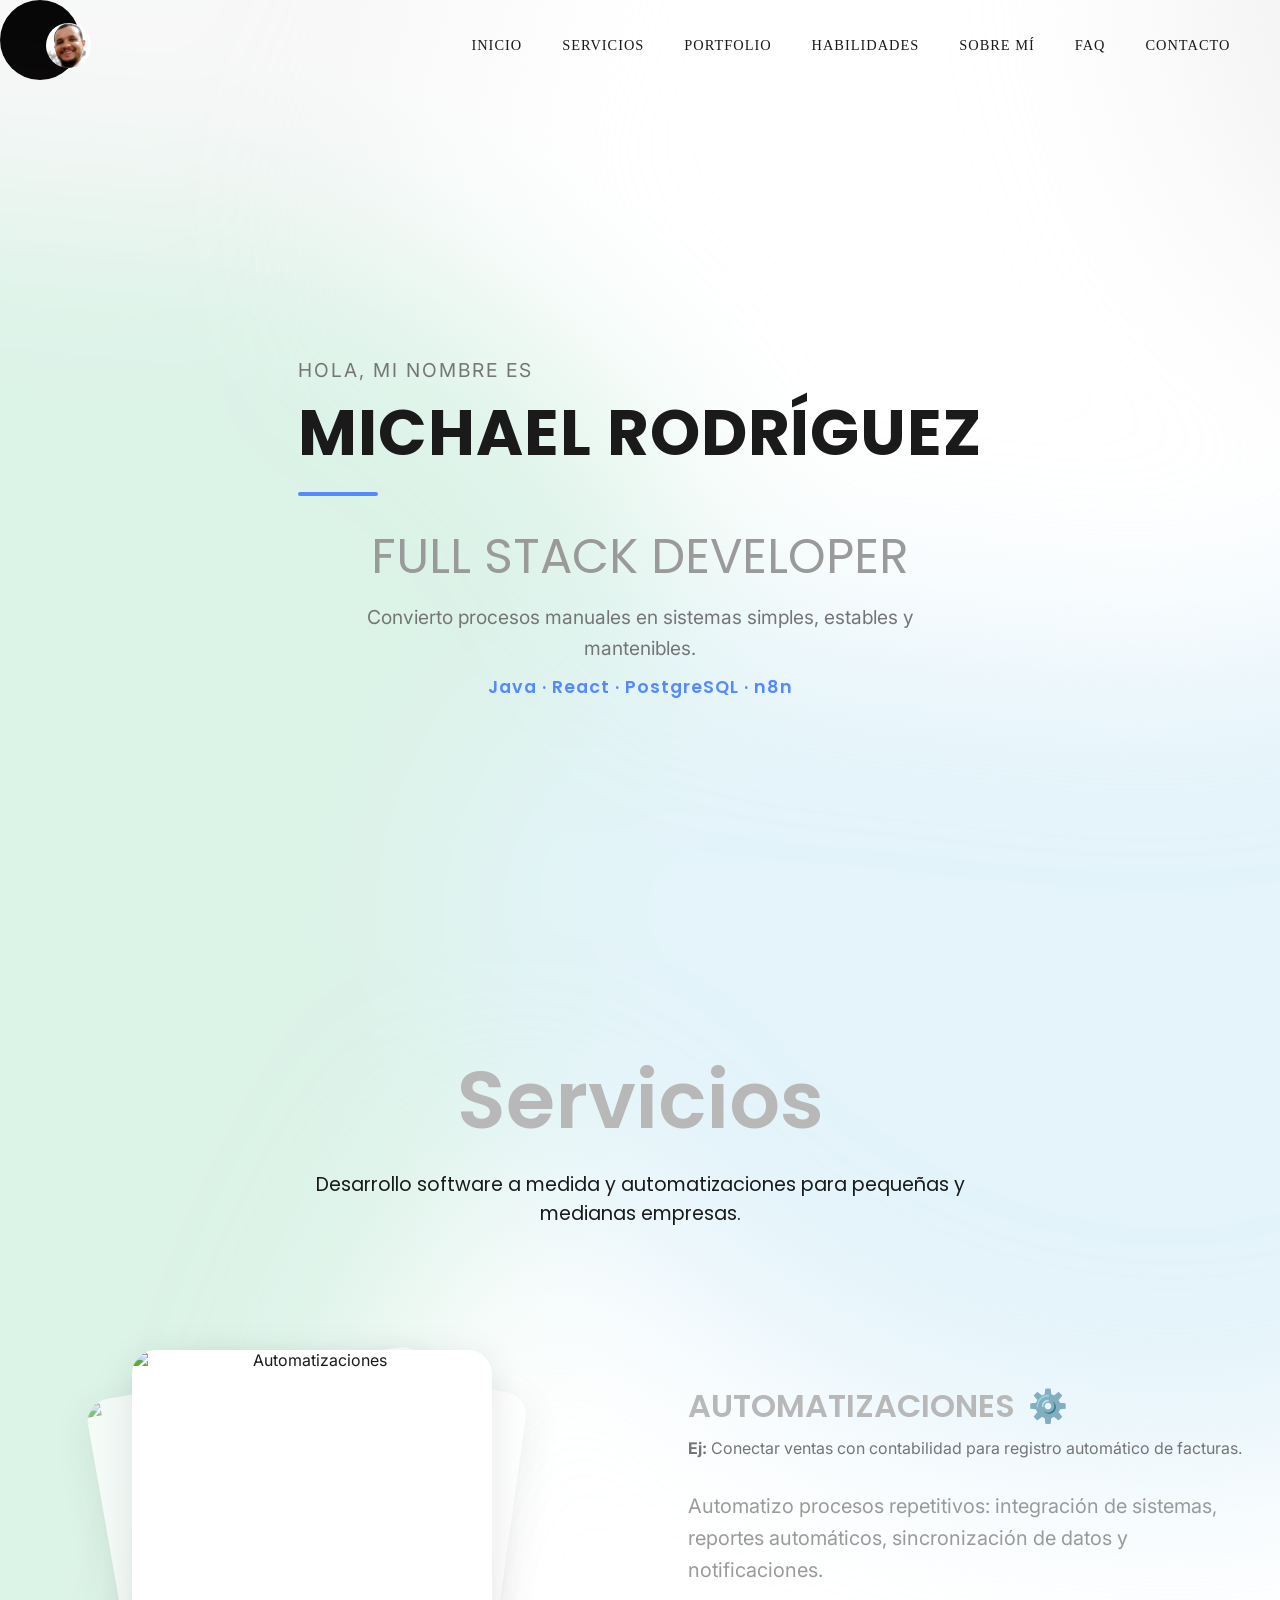
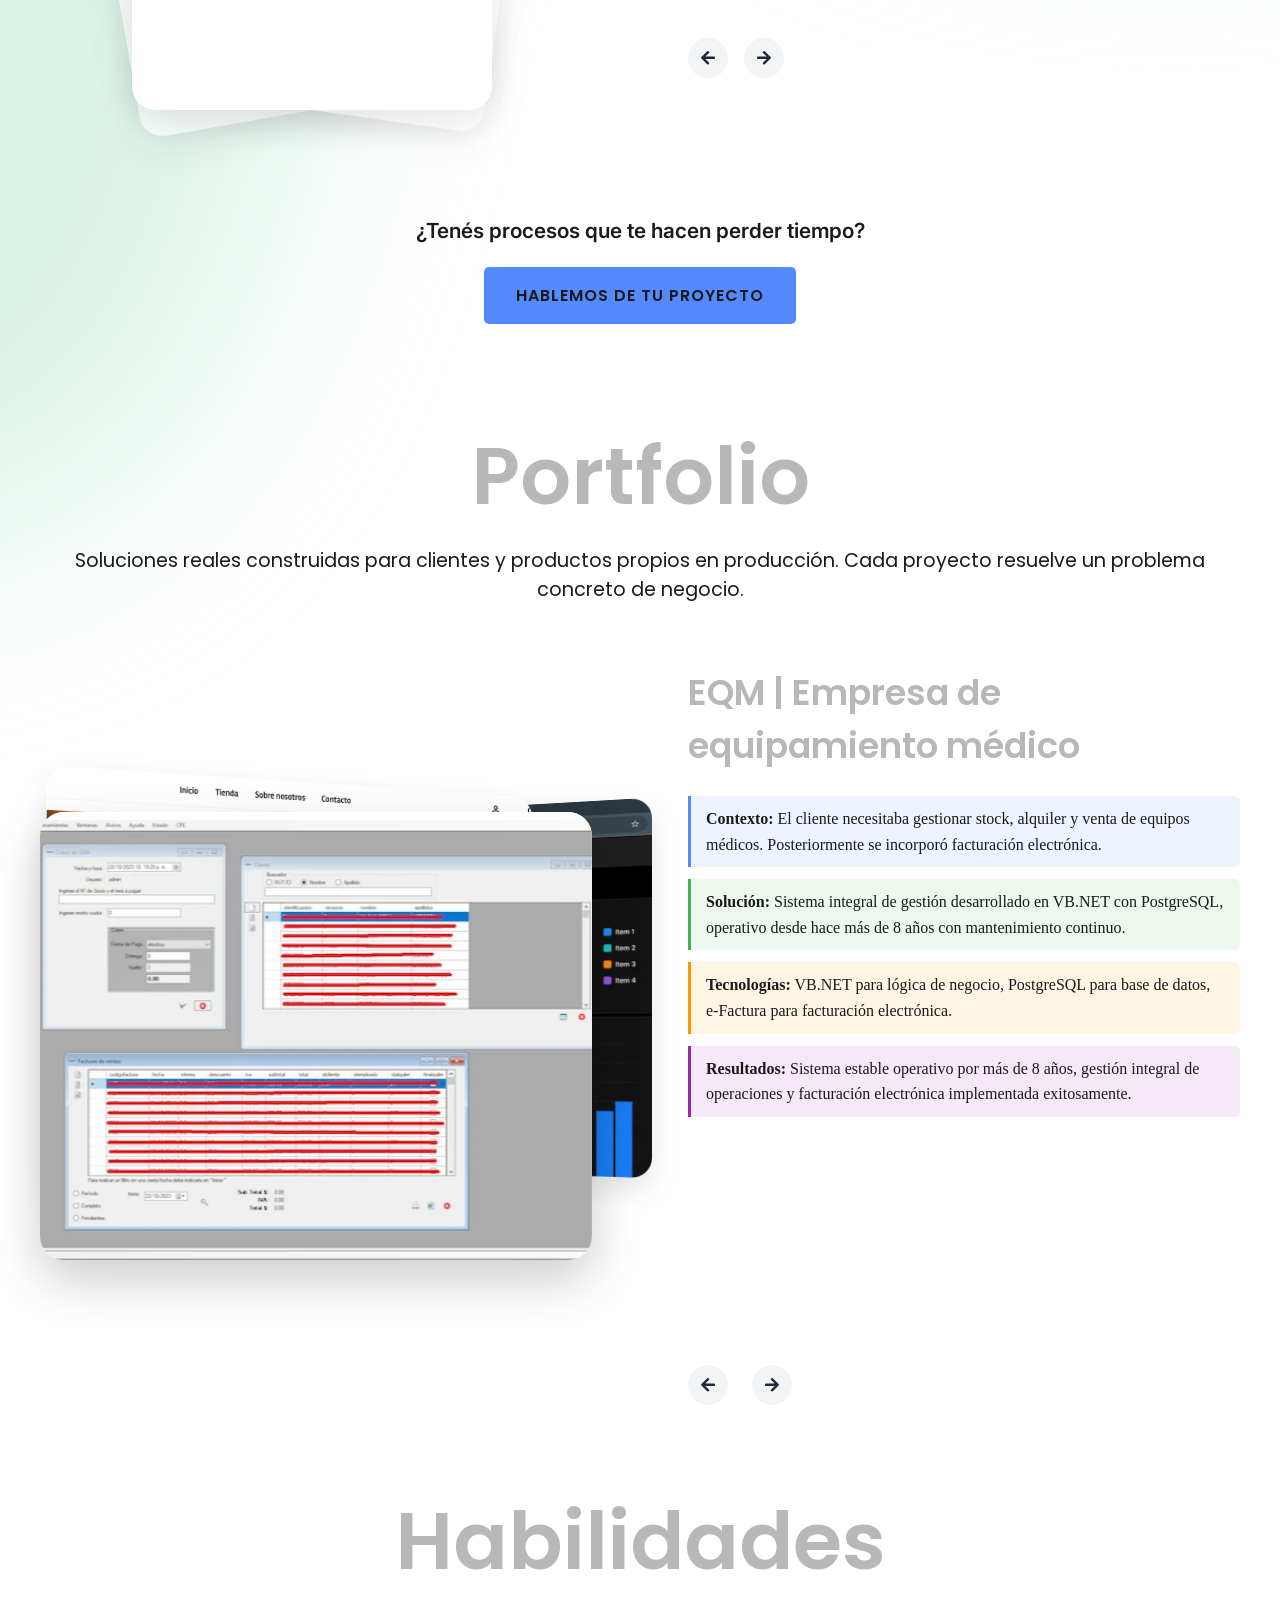
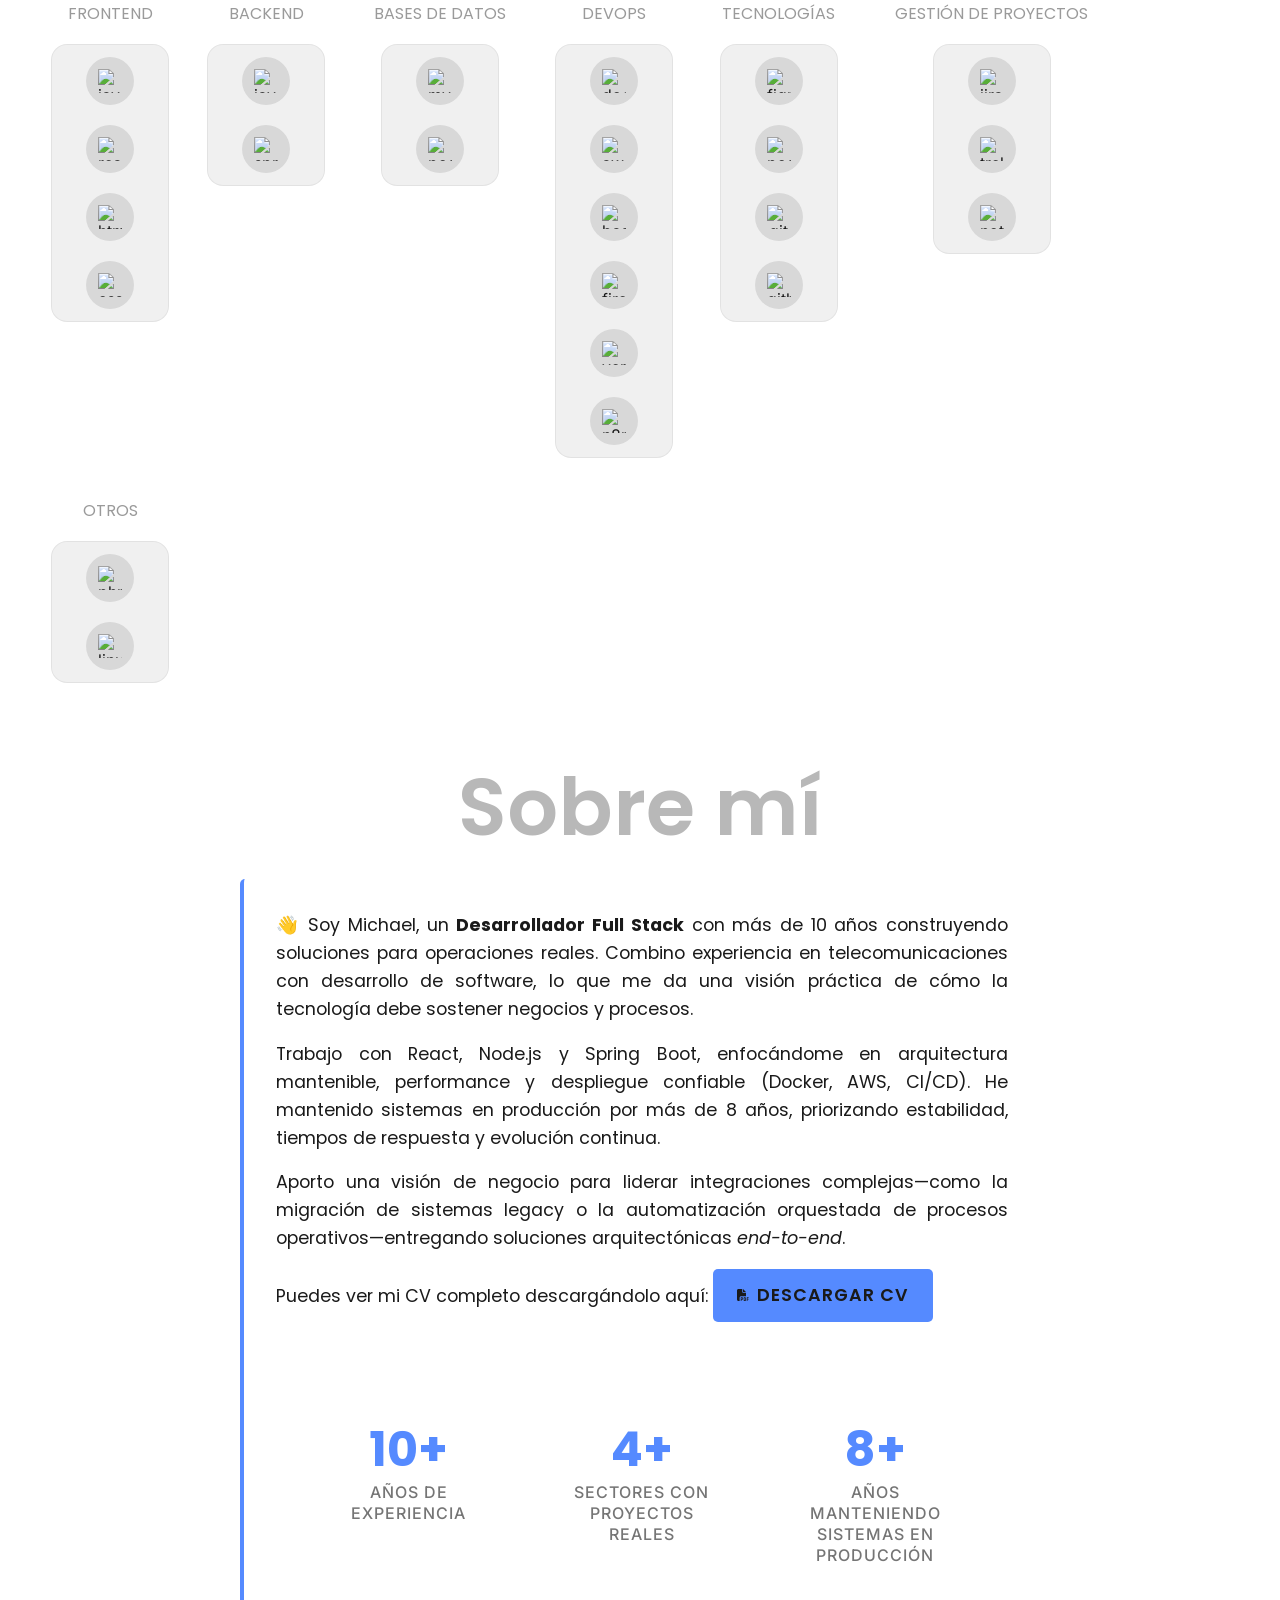
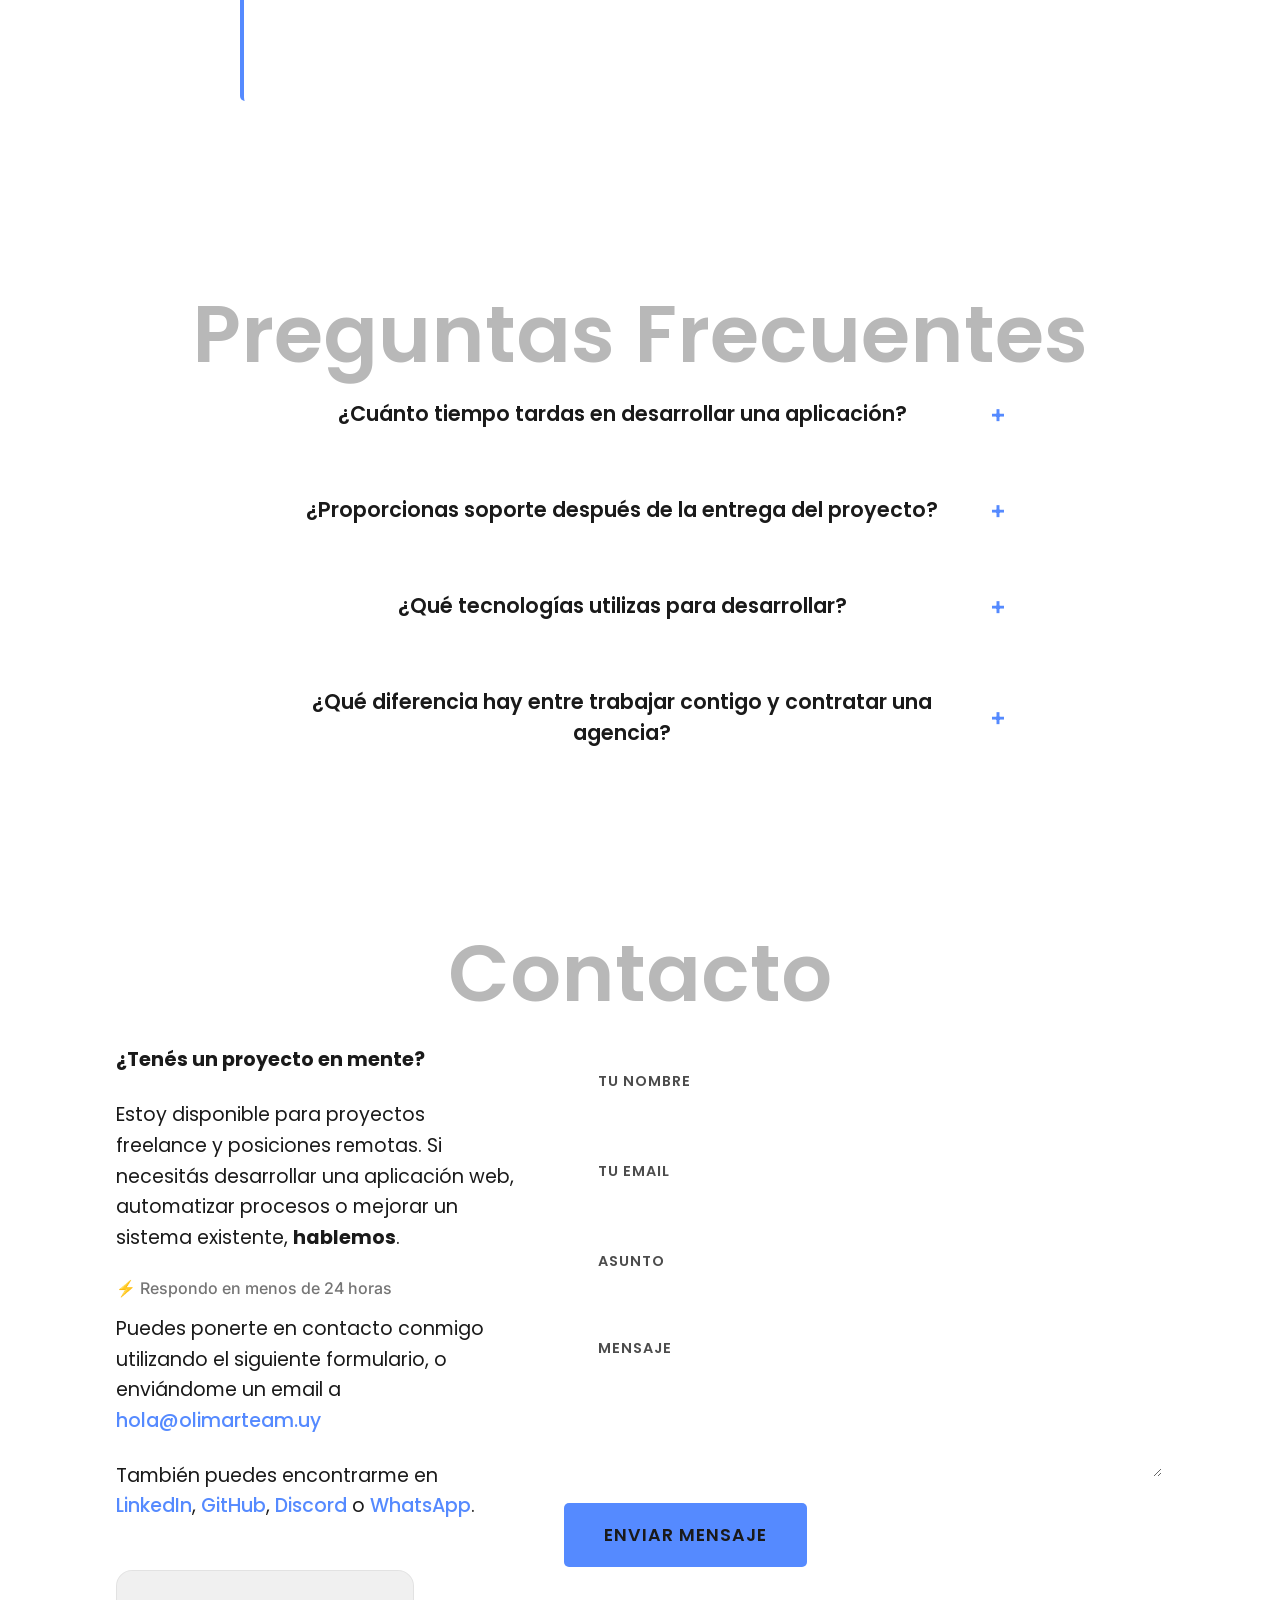
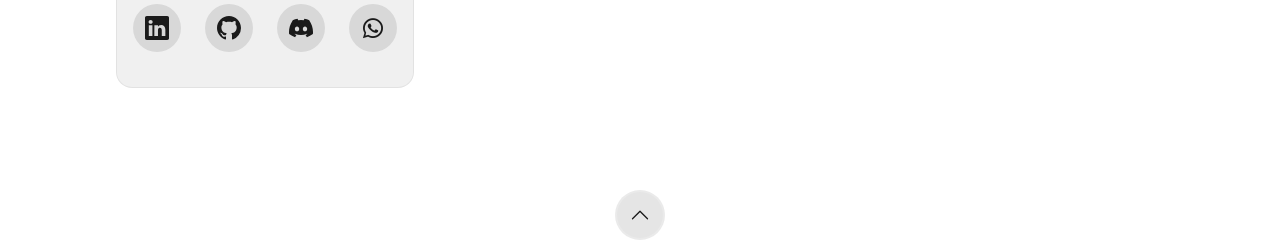
==== commit 0fd1cd0e: "fix: Correccion en descripcion de Vendelo v2" ====
--- a/index.html
+++ b/index.html
@@ -207,8 +207,7 @@
                 <p class="designation"><strong>Ej:</strong> Conectar ventas con contabilidad para registro automático de
                   facturas.</p>
                 <div class="quote">
-                  Automatizo procesos repetitivos: integración de sistemas, reportes automáticos, sincronización de
-                  datos y notificaciones.
+                  Automatizo procesos repetitivos: integración de sistemas, reportes automáticos, sincronización de datos y notificaciones.
                 </div>
               </div>
 
@@ -219,7 +218,7 @@
                   plataforma profesional.</p>
                 <div class="quote">
                   Sistemas completos: gestión de clientes, inventario, facturación y reportes. Soluciones escalables con
-                  React, Node.js y PostgreSQL.
+ React, Node.js y PostgreSQL.
                 </div>
               </div>
 
@@ -230,7 +229,7 @@
                   tu negocio crece.</p>
                 <div class="quote">
                   Mantenimiento de sistemas existentes, actualizaciones, corrección de bugs y soporte técnico continuo
-                  para sistemas legacy y modernos.
+ para sistemas legacy y modernos.
                 </div>
               </div>
 
